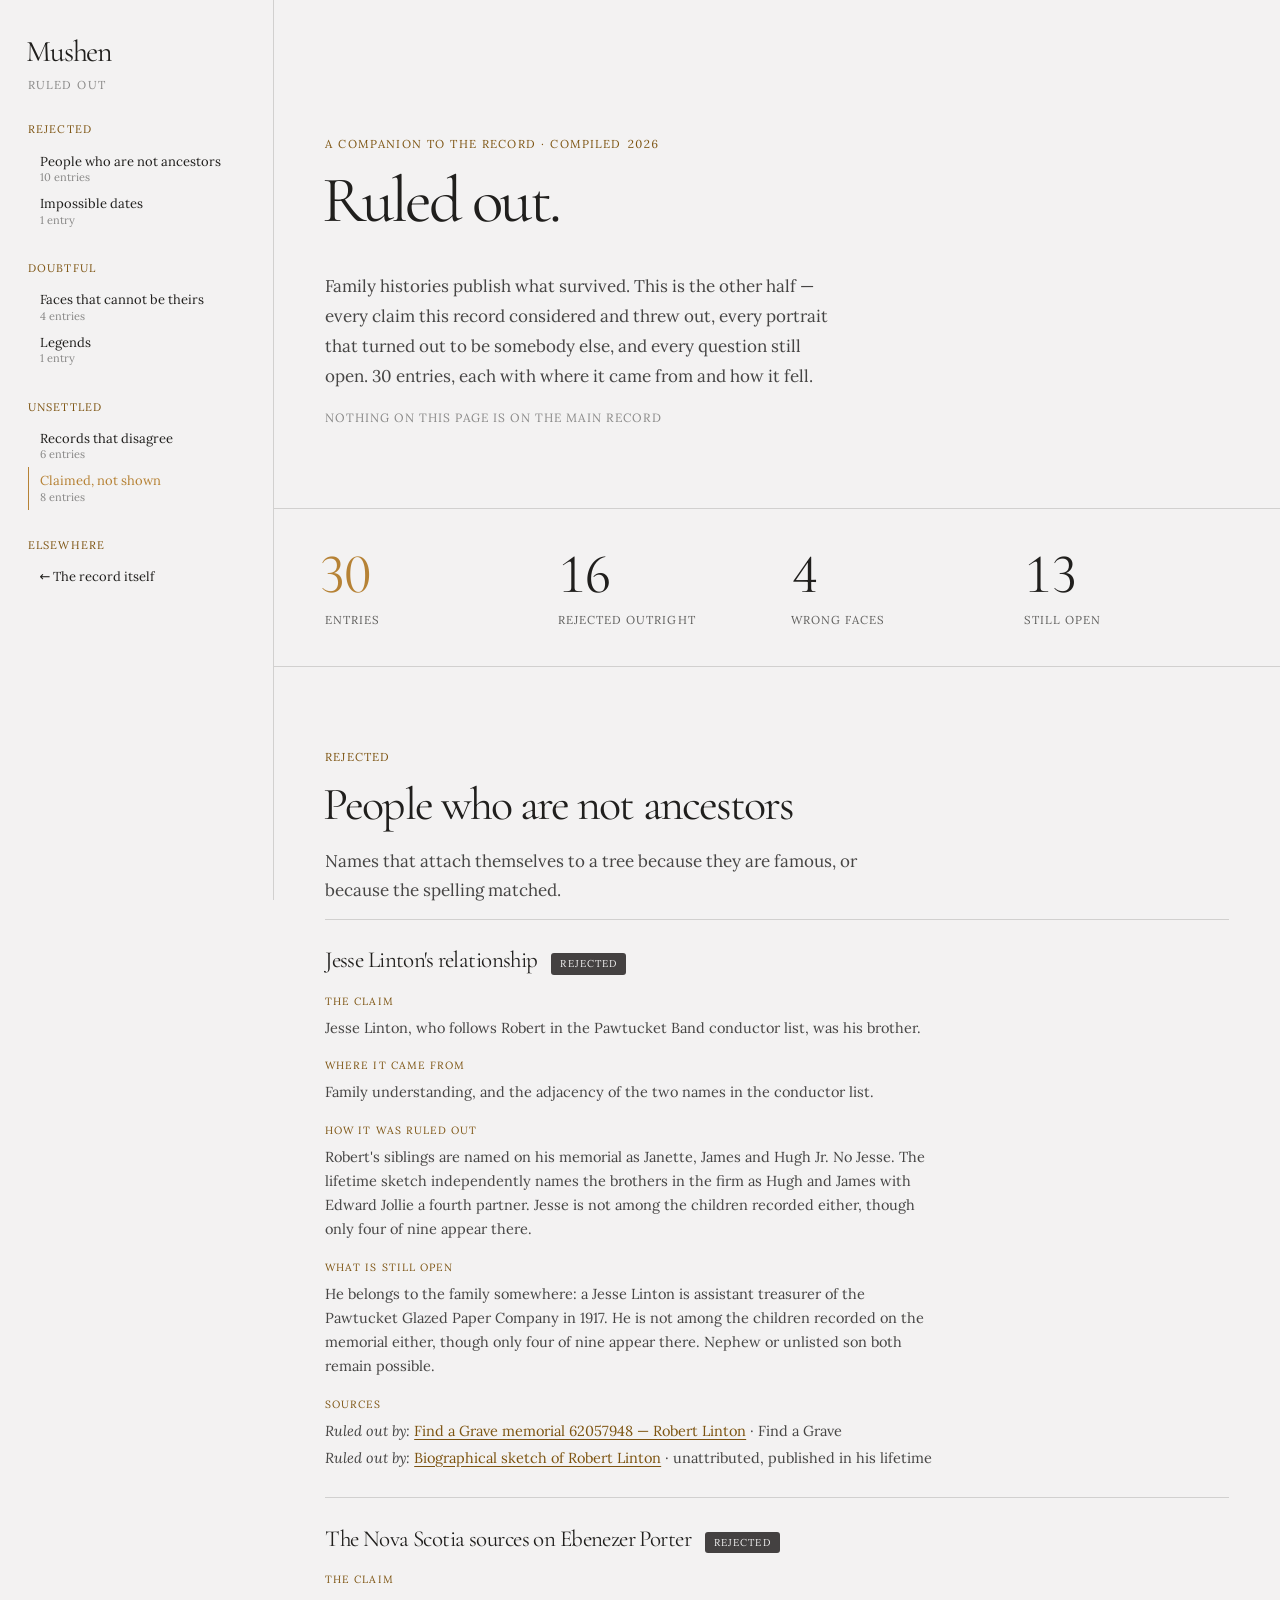
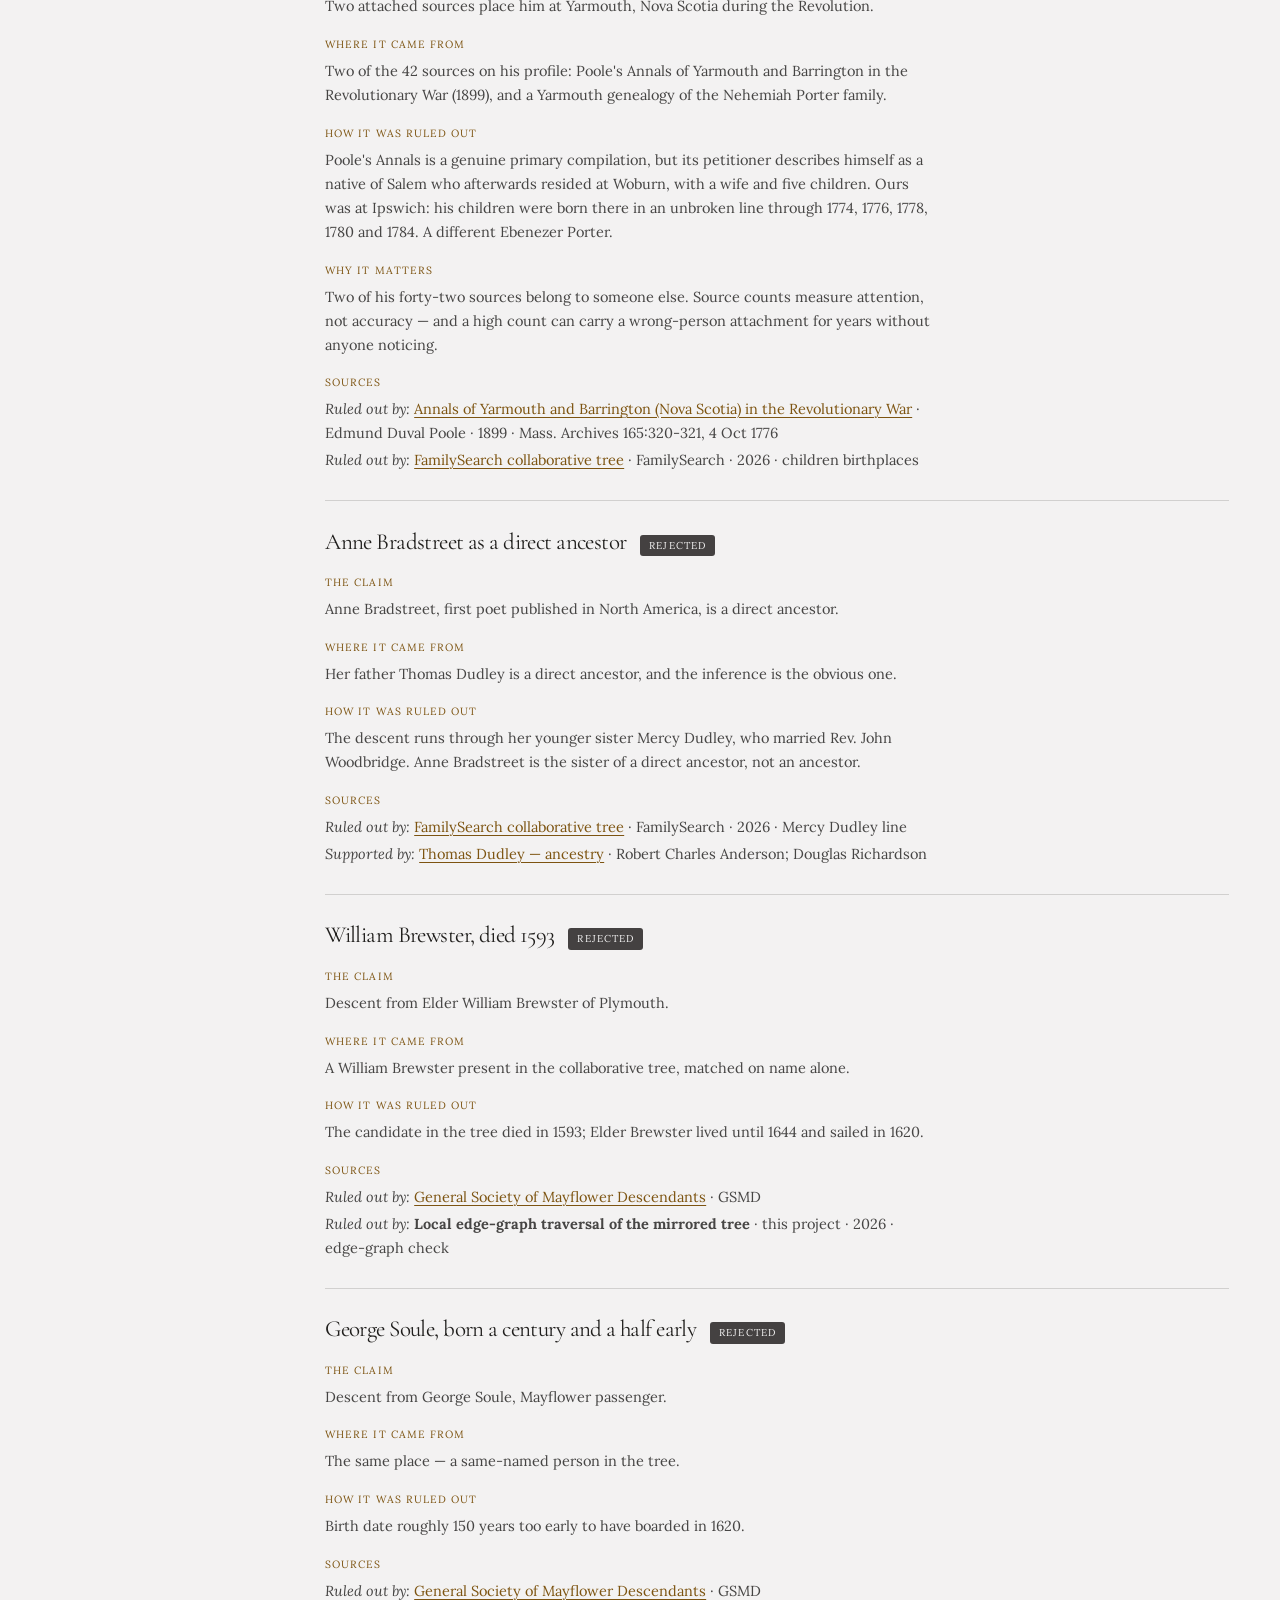
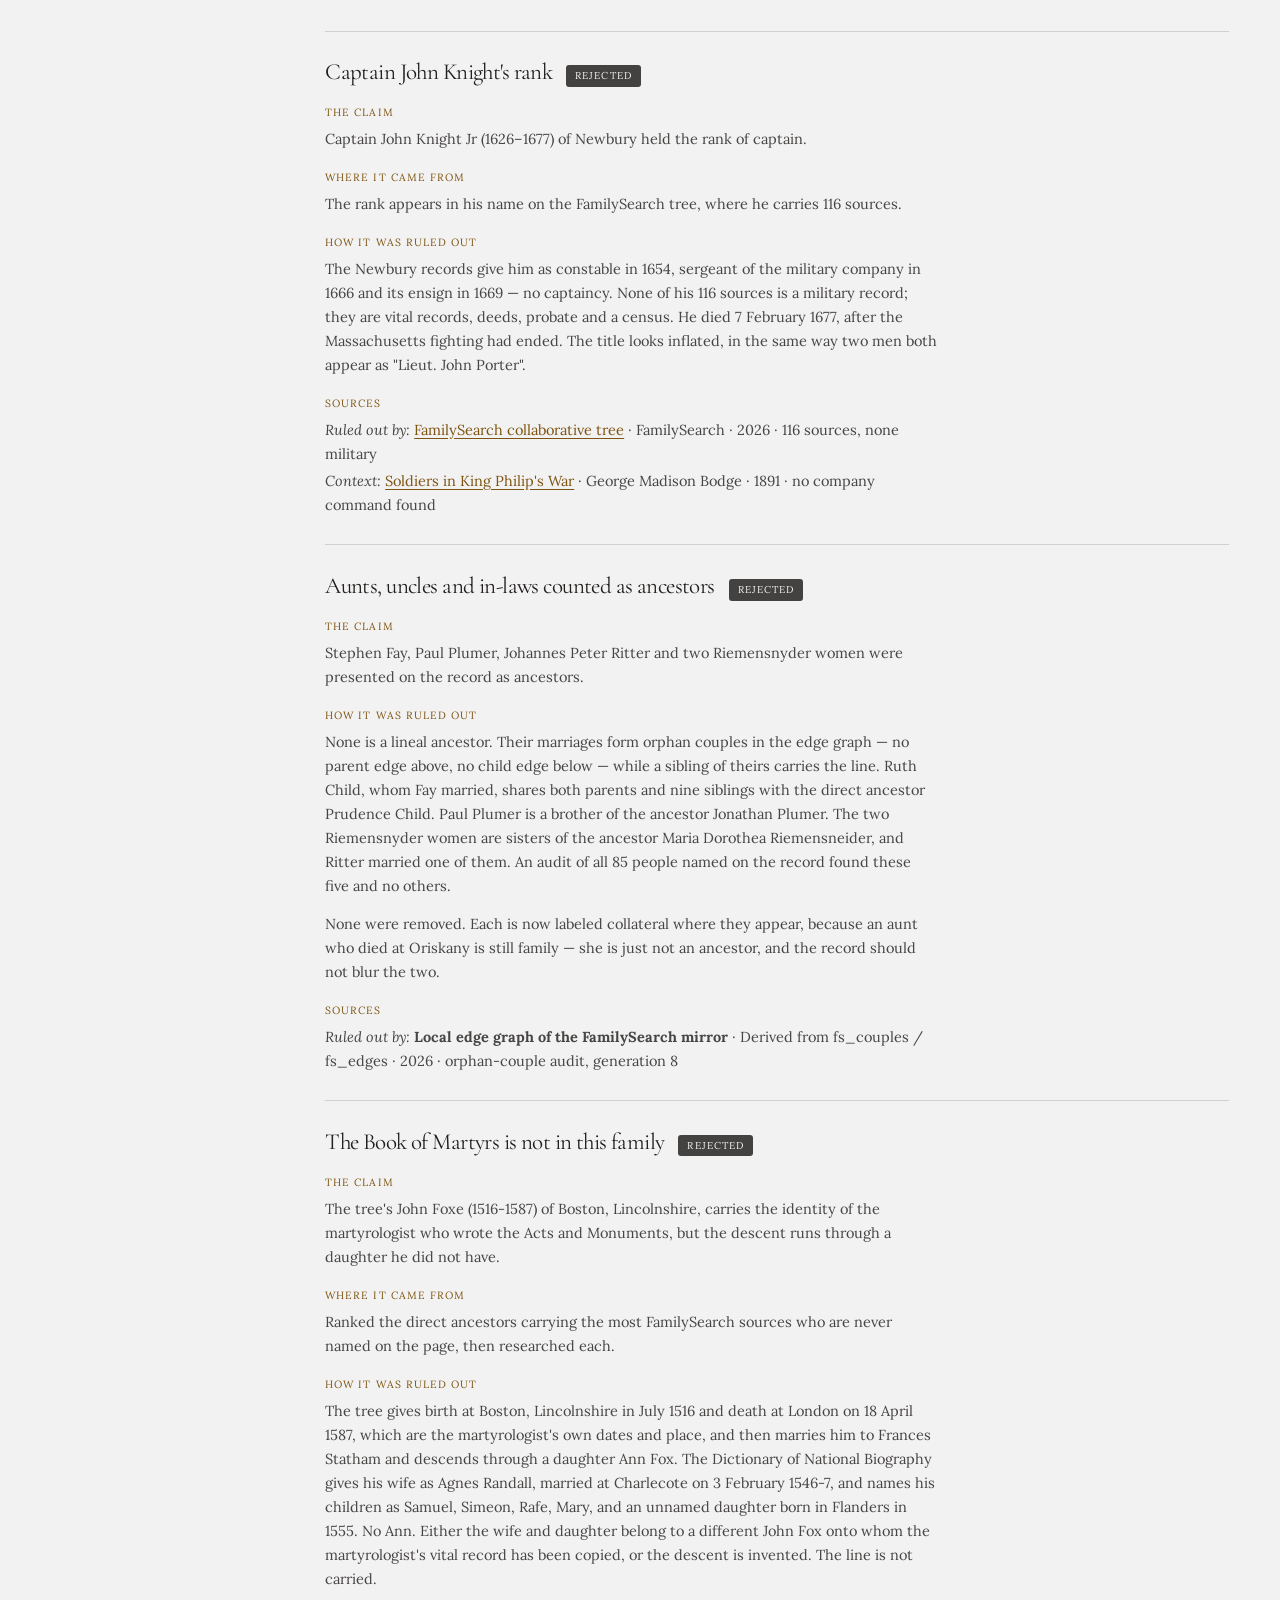
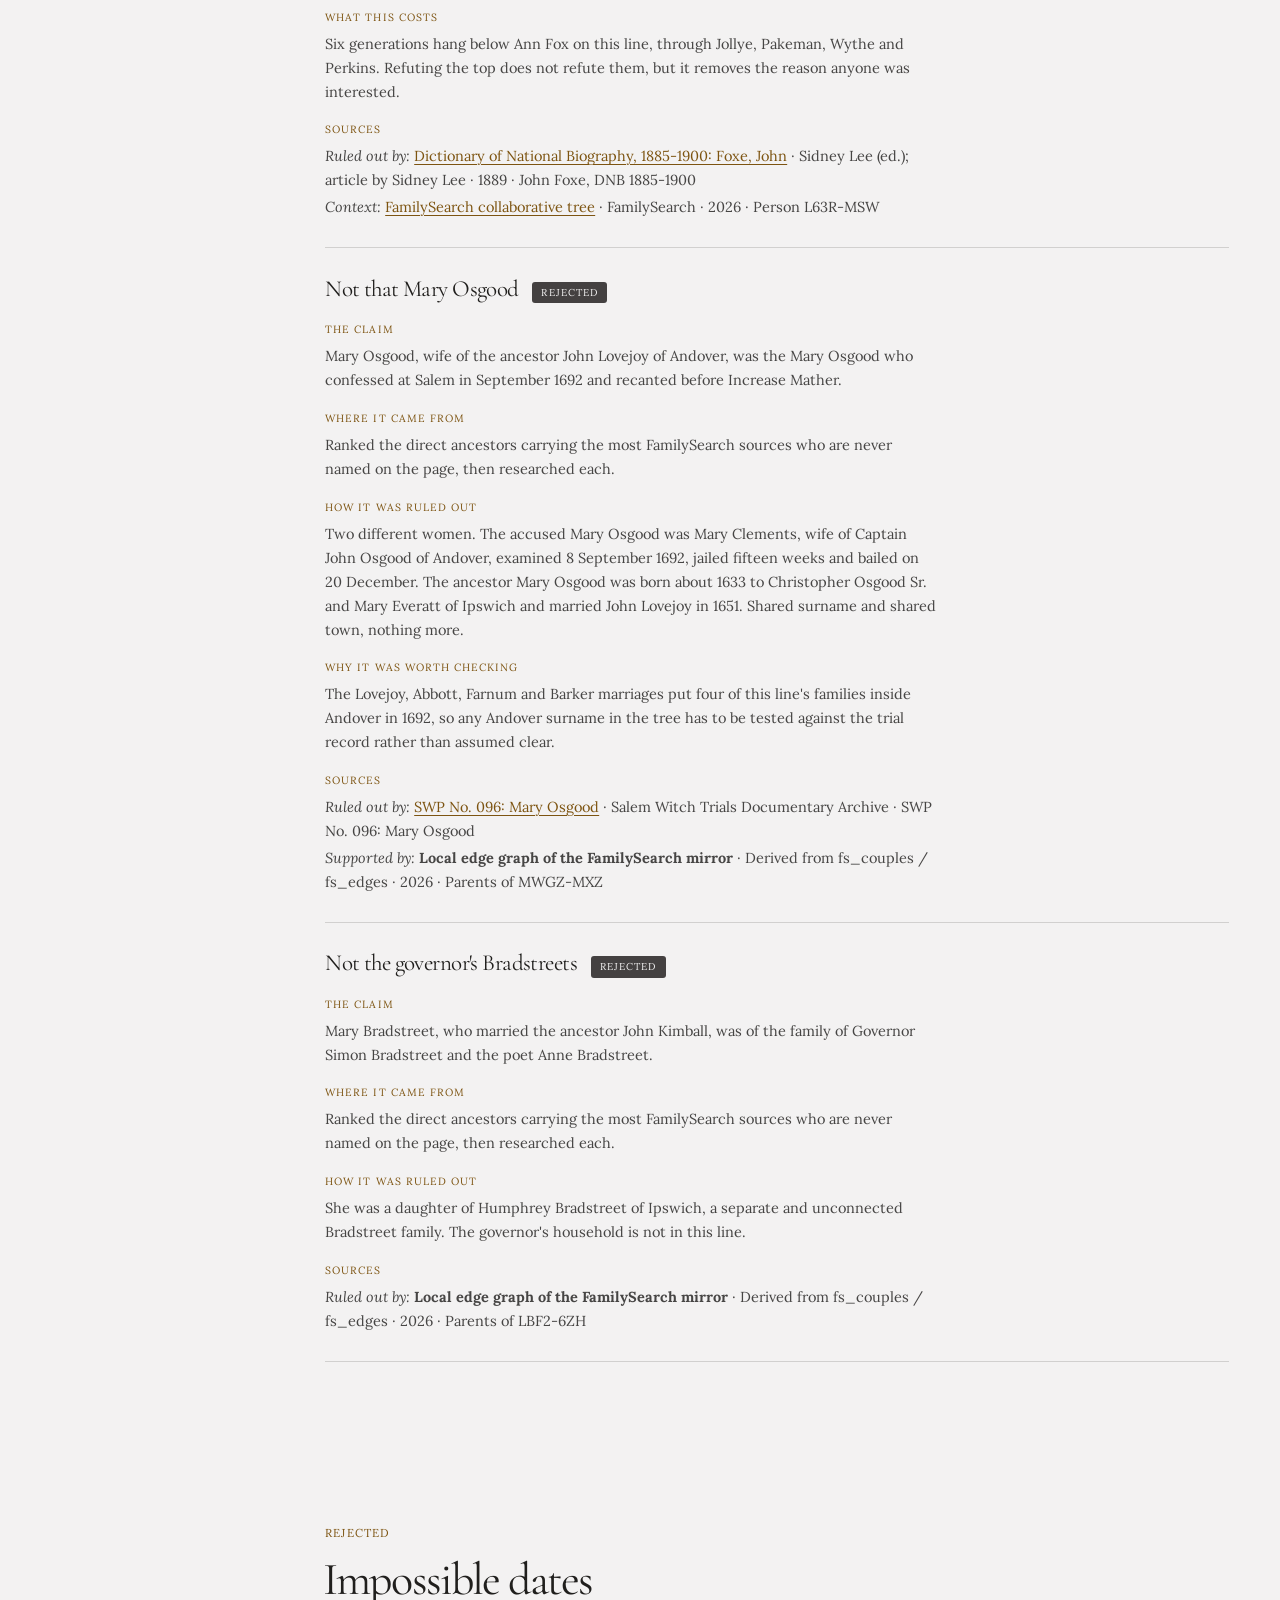
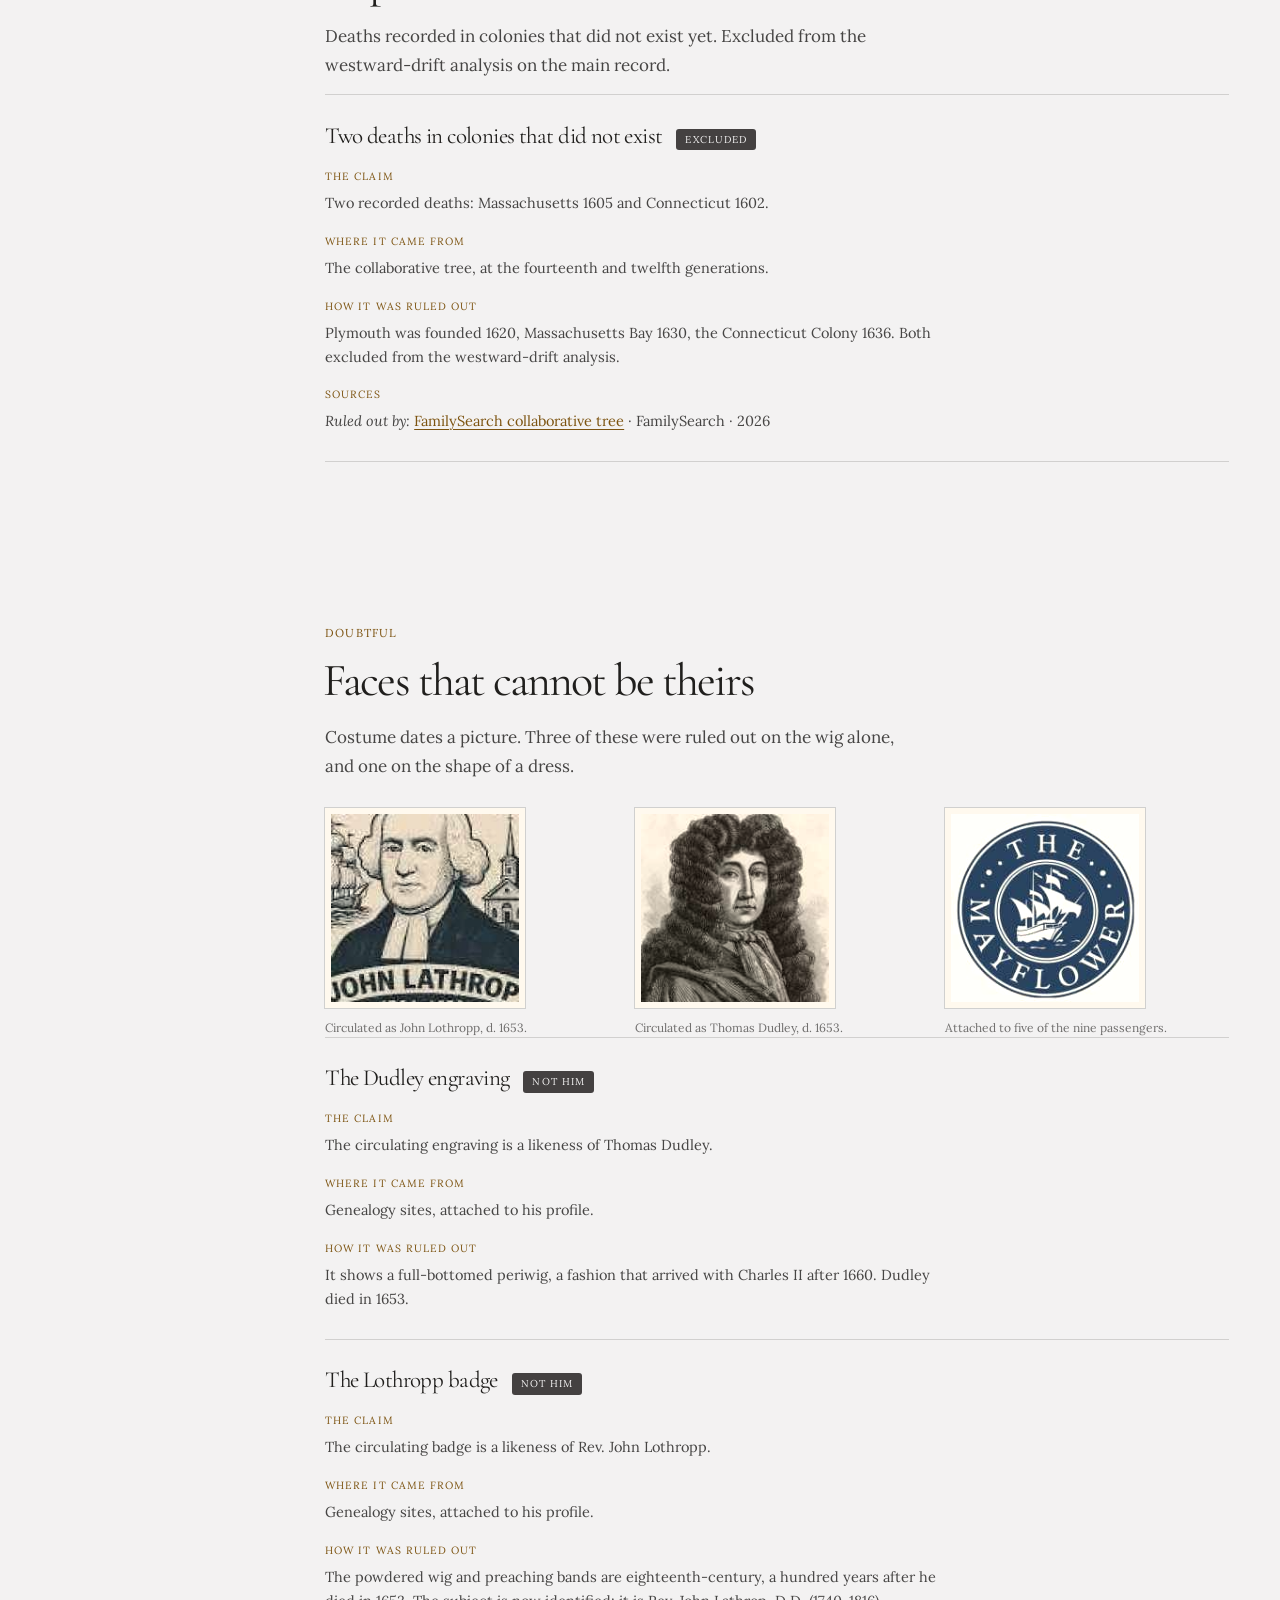
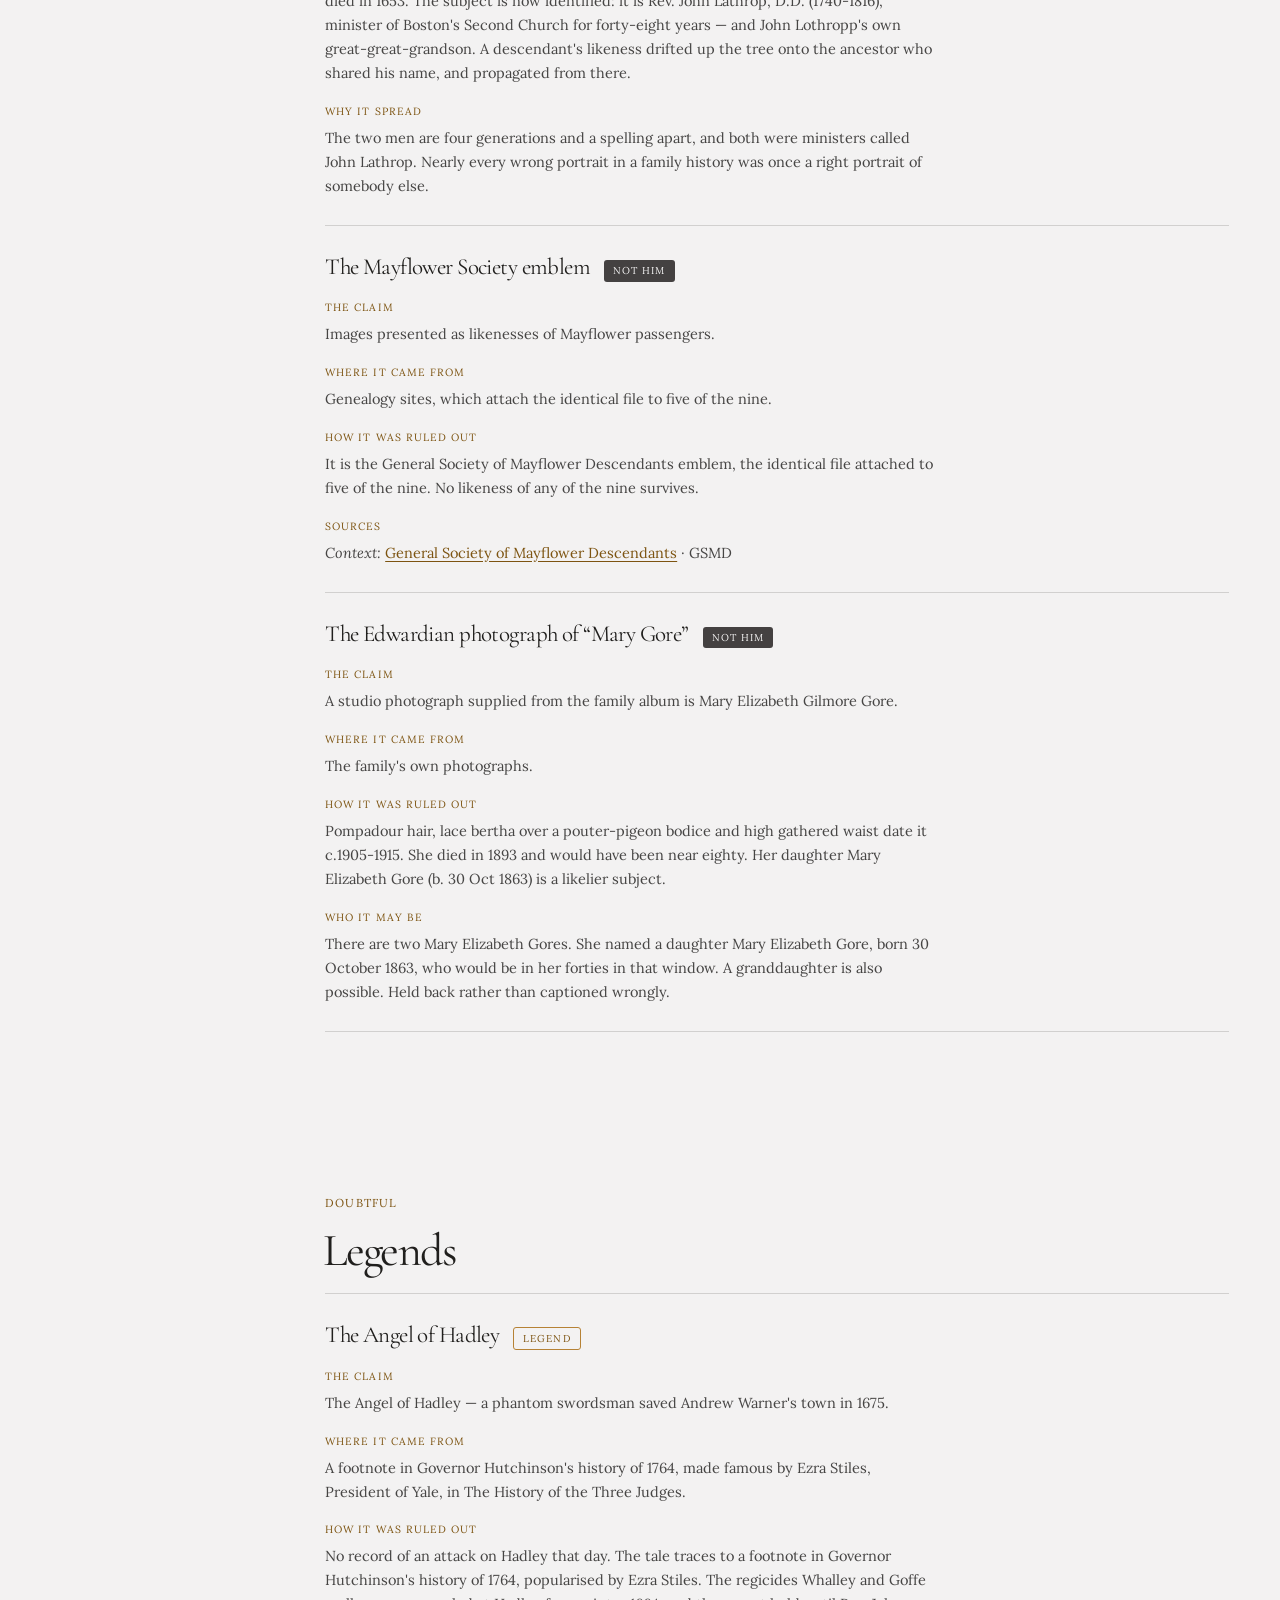
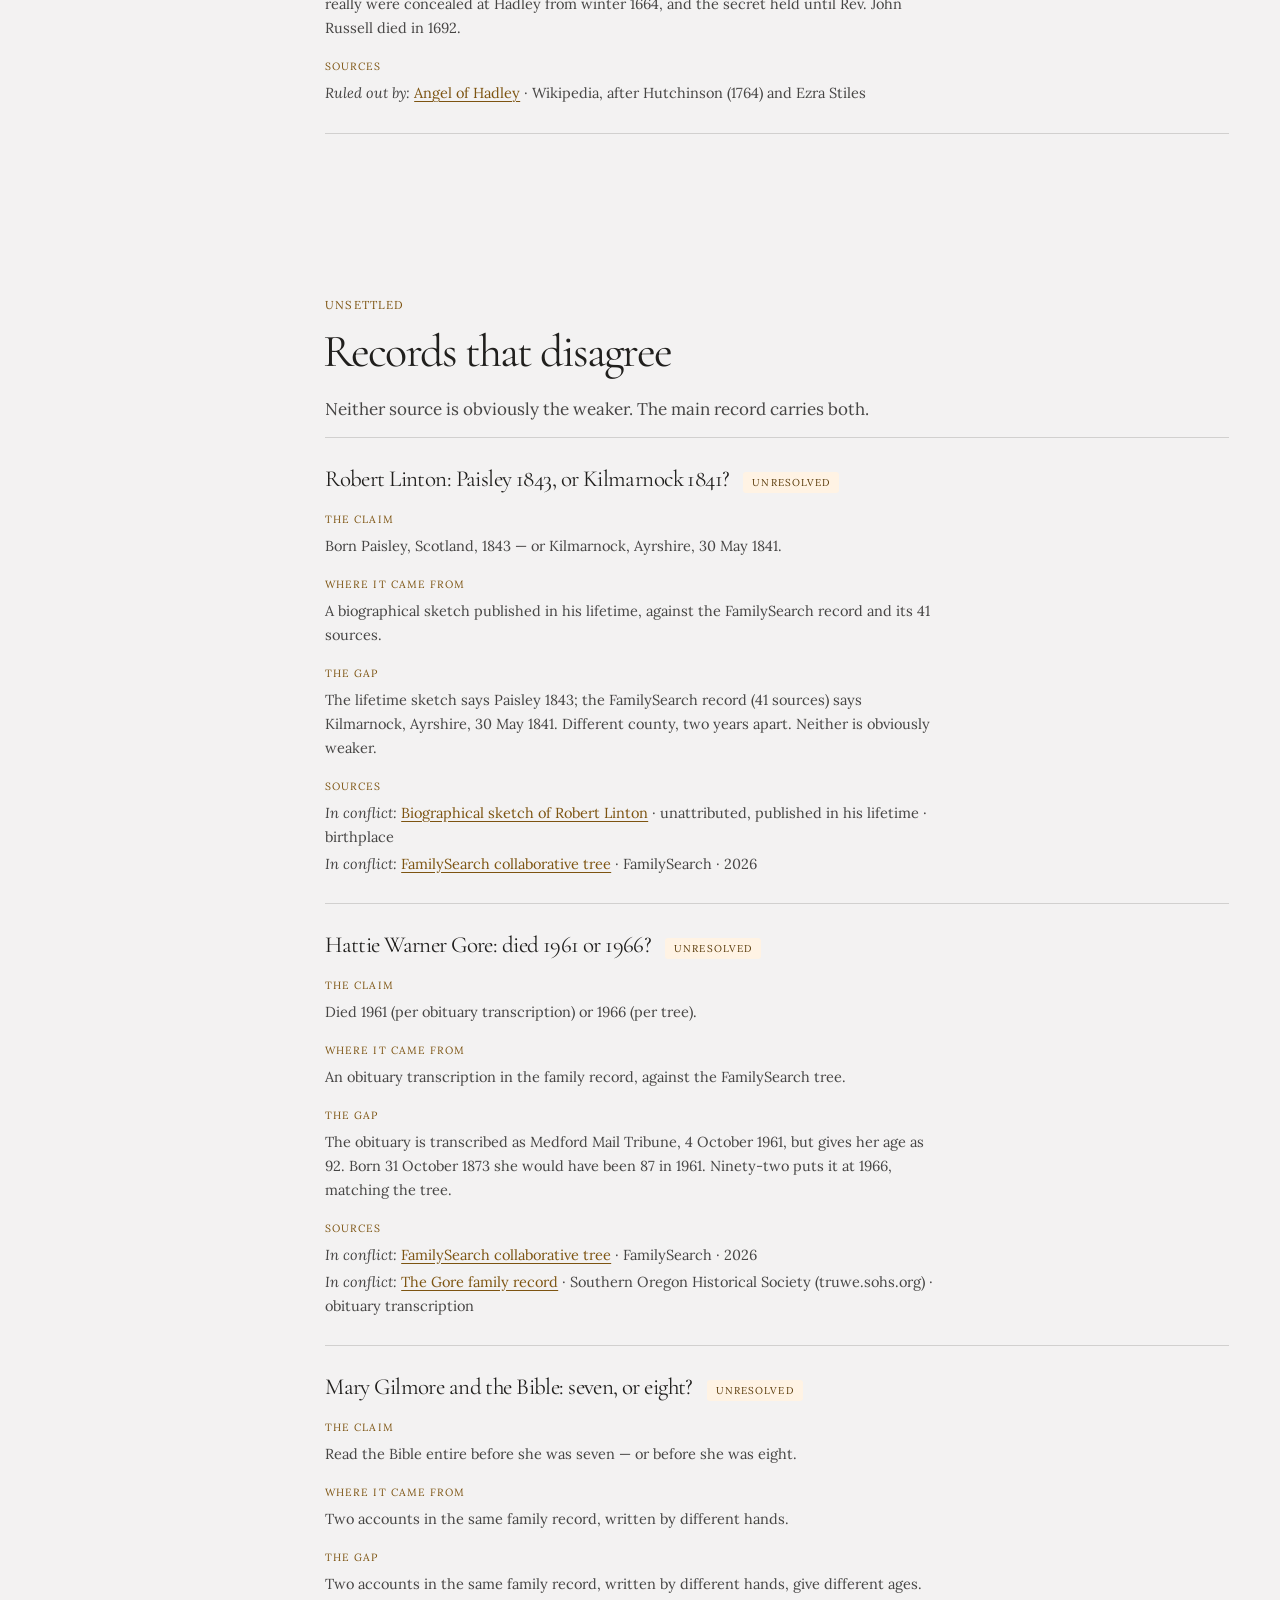
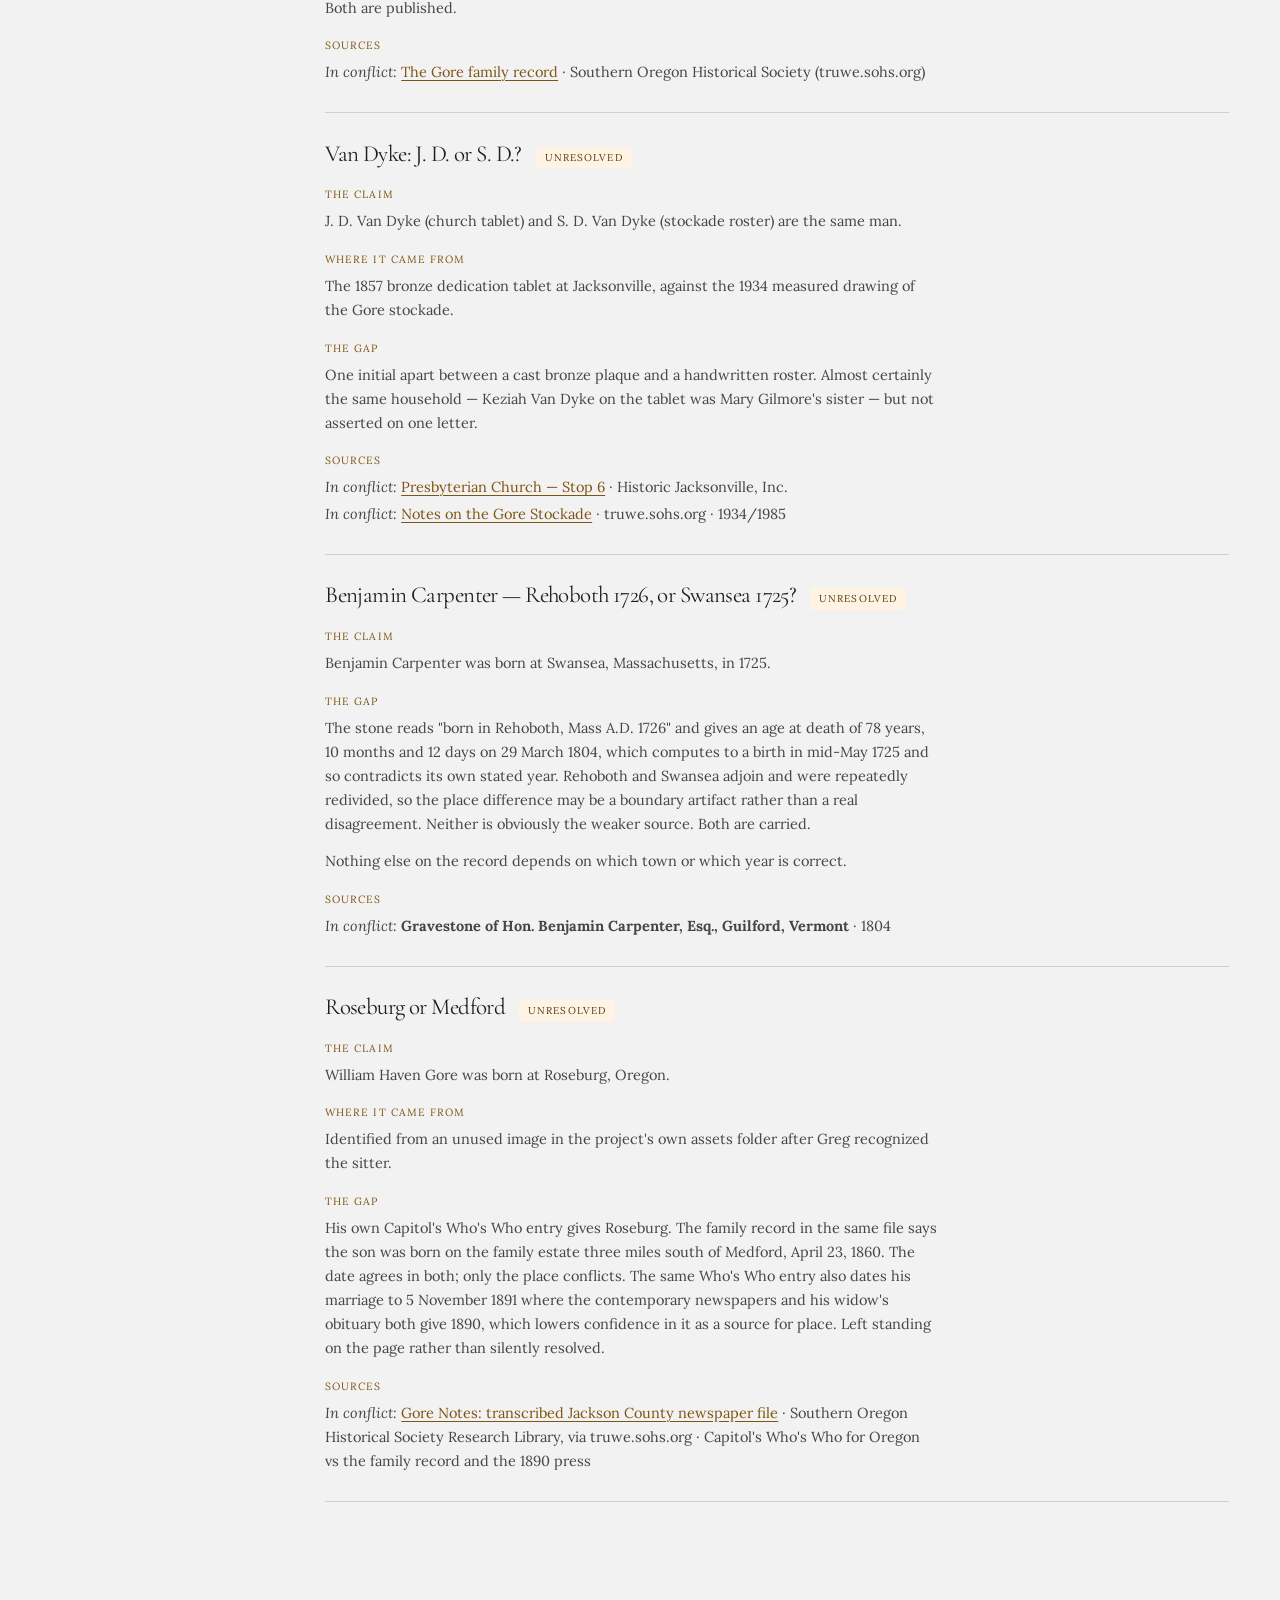
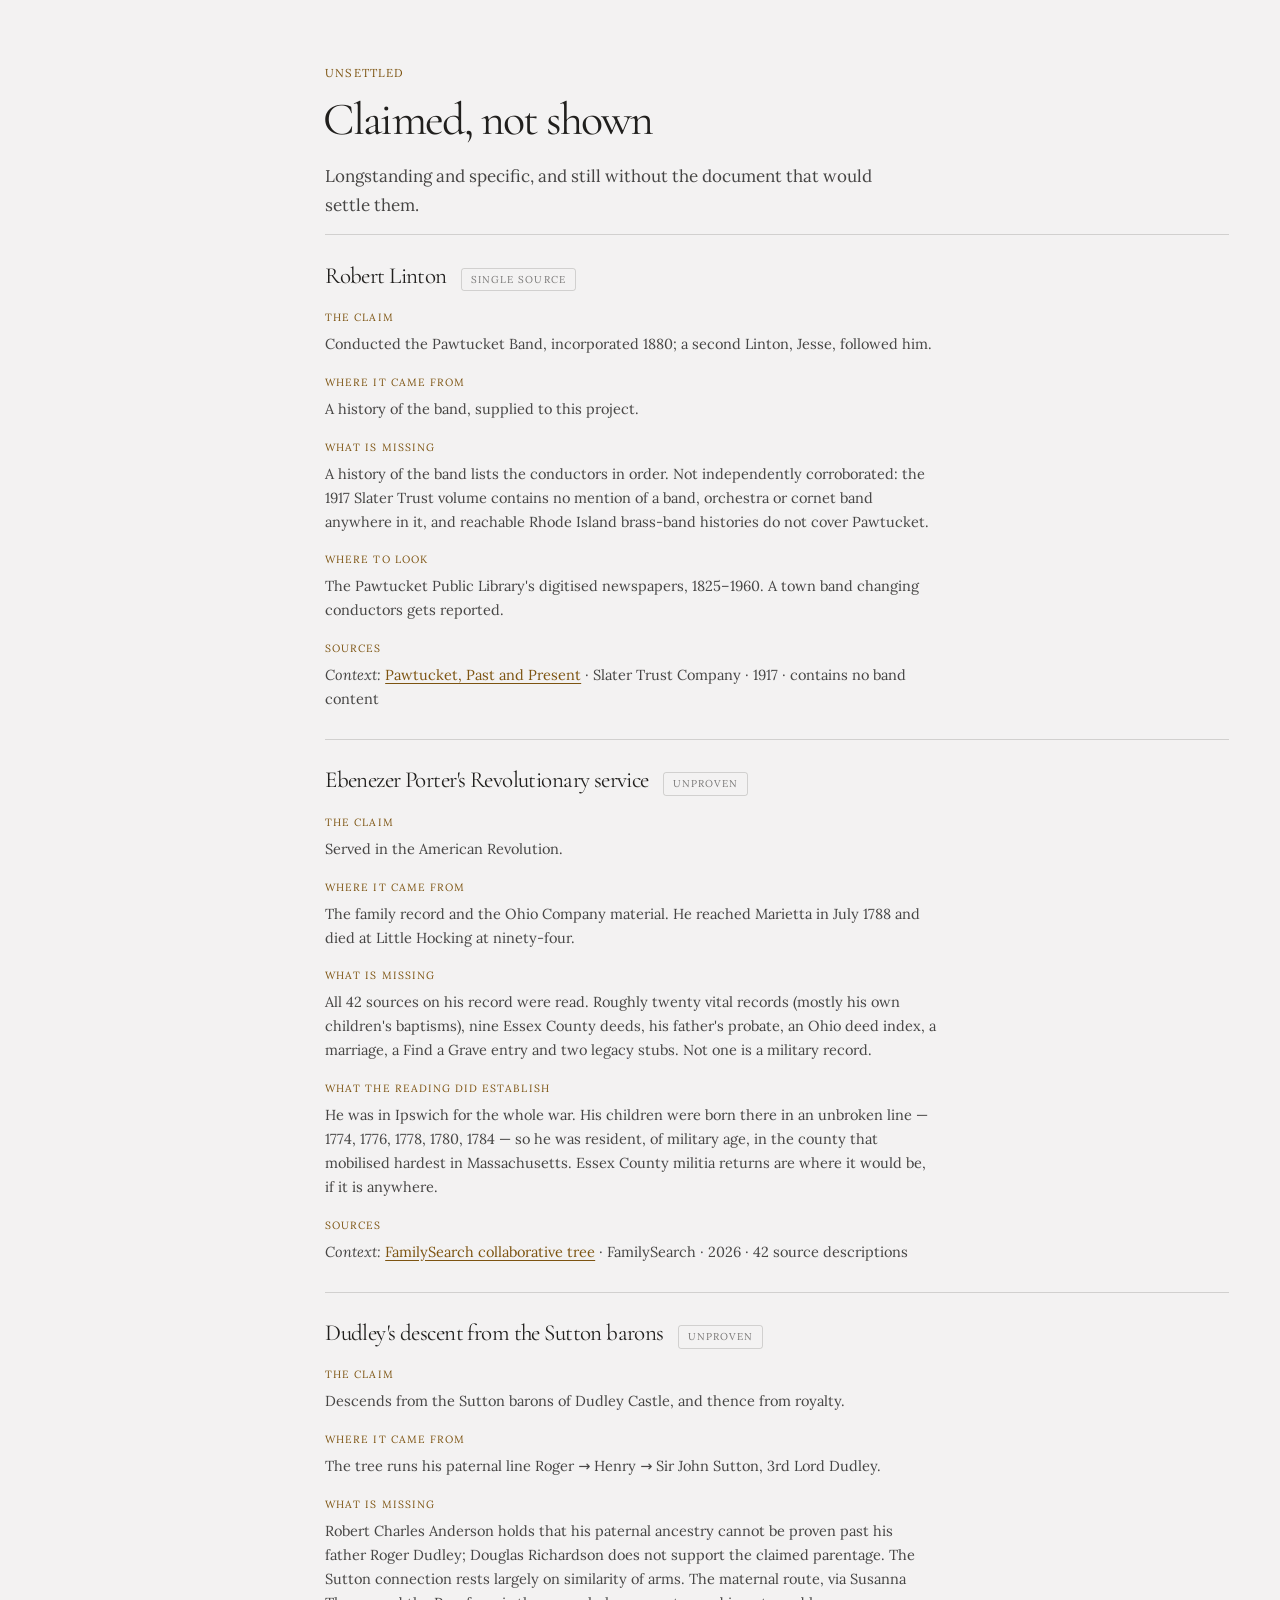
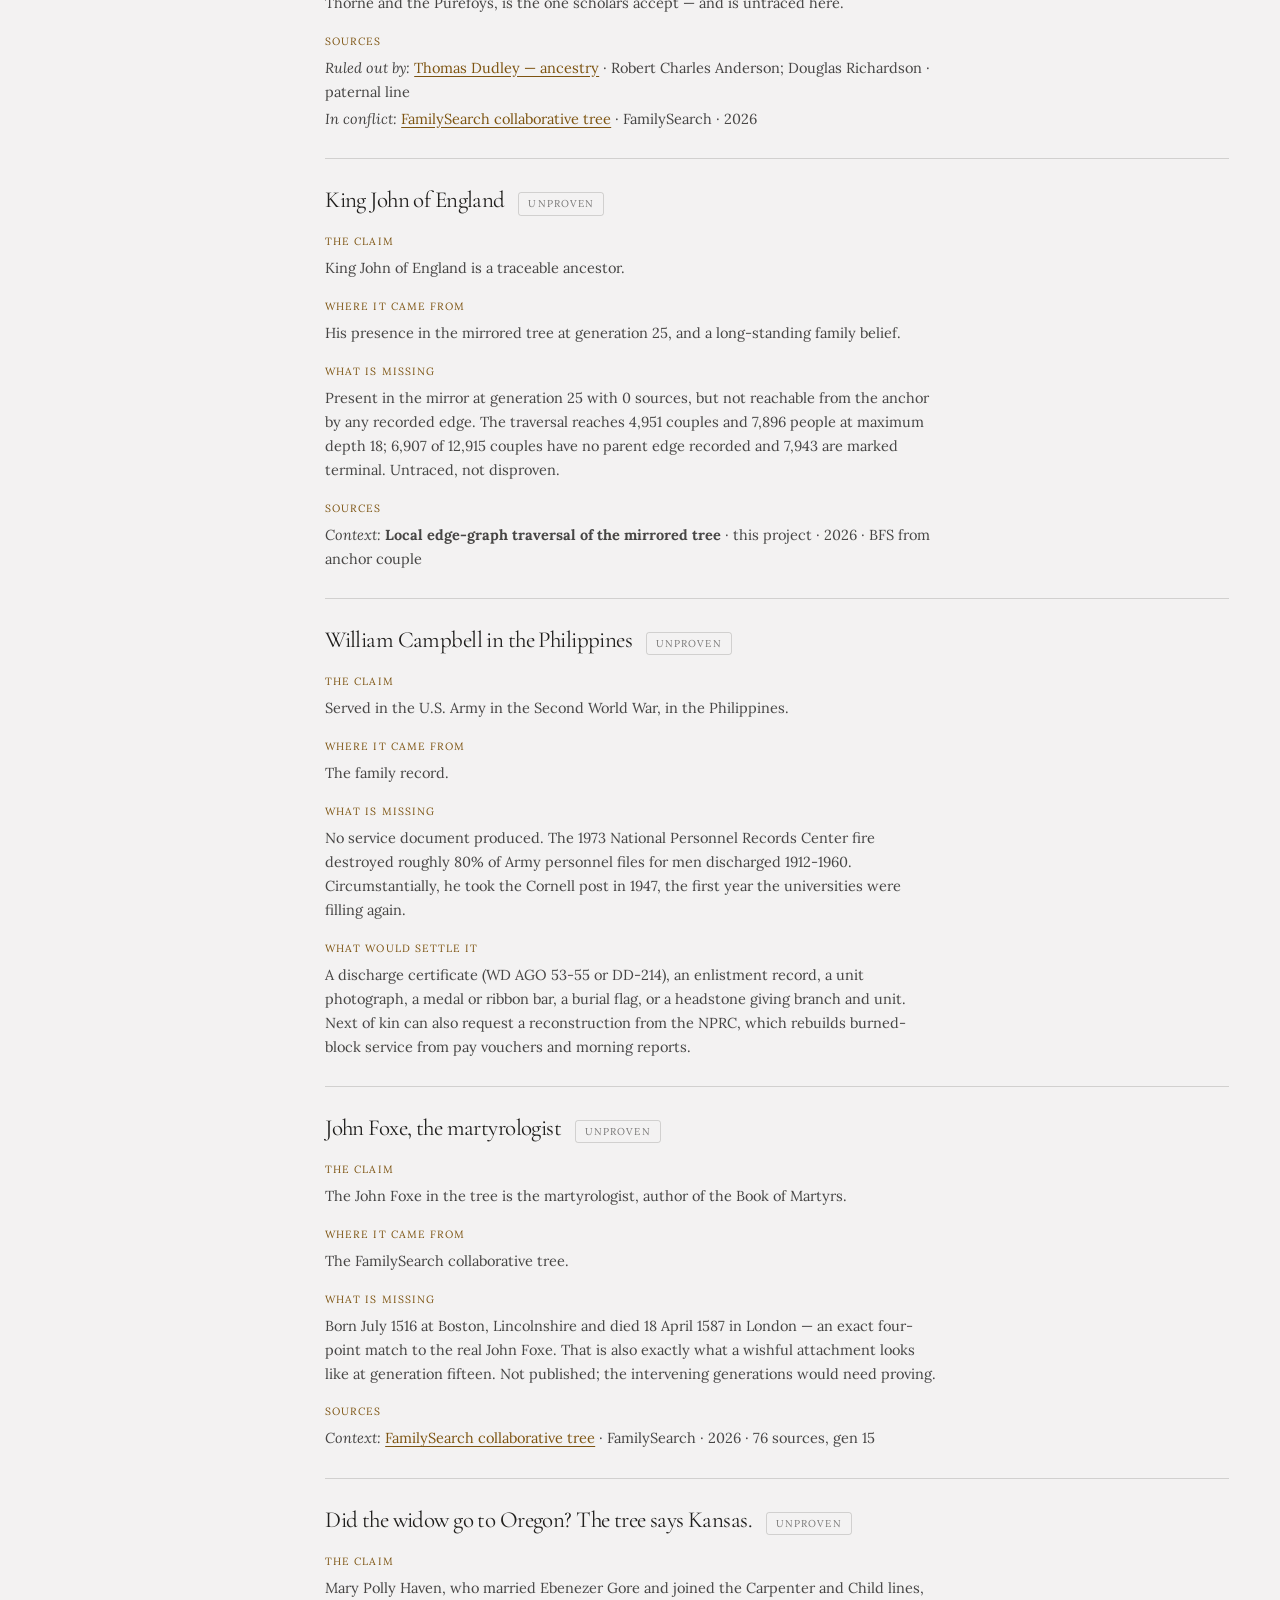
==== ruled-out.html @ 65b4164e "Identify the unlabeled portrait: W. H. Gore, 1860-1946 Greg recognized the sitter in gore-william-ha" ====
<!doctype html>
<html lang="en">
<head>
<meta charset="utf-8">
<meta name="viewport" content="width=device-width,initial-scale=1">
<title>Ruled out — Mushen Family History</title>
<meta name="description" content="Everything this family record considered and rejected: false ancestors, impossible dates, portraits that cannot be their subjects, legends, unresolved conflicts, and claims still unproven.">
<meta name="color-scheme" content="light">
<link rel="preconnect" href="https://fonts.googleapis.com">
<link rel="preconnect" href="https://fonts.gstatic.com" crossorigin>
<link rel="stylesheet" href="assets/classical.css?v=91">
<link rel="stylesheet" href="assets/site.css?v=91">
<script>
  if (!matchMedia('(prefers-reduced-motion: reduce)').matches
      && 'IntersectionObserver' in window) {
    document.documentElement.classList.add('reveal-enabled');
  }
</script>
</head>
<body>

<!-- Generated by generate-ruled-out.py from fs_findings. Do not edit by hand. -->

<a class="skip-link" href="#top">Skip to the list</a>

<aside data-rail aria-label="Index">
  <div class="rail-head">
    <a class="wordmark" href="/">Mushen</a>
    <p class="rail-sub">Ruled out</p>
  </div>

  <nav data-index aria-label="Sections">
    <div class="index-group">
      <p class="index-label">Rejected</p>
      <ul>
        <li><a data-navlink href="#people">People who are not ancestors<span class="sub">10 entries</span></a></li>
        <li><a data-navlink href="#dates">Impossible dates<span class="sub">1 entry</span></a></li>
      </ul>
    </div>
    <div class="index-group">
      <p class="index-label">Doubtful</p>
      <ul>
        <li><a data-navlink href="#faces">Faces that cannot be theirs<span class="sub">4 entries</span></a></li>
        <li><a data-navlink href="#legends">Legends<span class="sub">1 entry</span></a></li>
      </ul>
    </div>
    <div class="index-group">
      <p class="index-label">Unsettled</p>
      <ul>
        <li><a data-navlink href="#conflicts">Records that disagree<span class="sub">6 entries</span></a></li>
        <li><a data-navlink href="#unproven">Claimed, not shown<span class="sub">8 entries</span></a></li>
      </ul>
    </div>
    <div class="index-group">
      <p class="index-label">Elsewhere</p>
      <ul>
        <li><a data-navlink href="/">← The record itself</a></li>
      </ul>
    </div>
  </nav>
</aside>

<main data-main>

<header id="top">
  <p class="kicker">A companion to the record · compiled 2026</p>
  <h1 class="display">Ruled out.</h1>
  <p class="dek">Family histories publish what survived. This is the other half — every
  claim this record considered and threw out, every portrait that turned out to be
  somebody else, and every question still open. 30 entries, each with where it came
  from and how it fell.</p>
  <p class="hint">Nothing on this page is on the main record</p>
</header>

<section class="stats" aria-label="Summary">
  <div class="stat stat--accent"><b>30</b><span>Entries</span></div>
  <div class="stat"><b>16</b><span>Rejected outright</span></div>
  <div class="stat"><b>4</b><span>Wrong faces</span></div>
  <div class="stat"><b>13</b><span>Still open</span></div>
</section>

<section data-anchor id="people">
  <p class="kicker">Rejected</p>
  <h2>People who are not ancestors</h2>
  <p class="lead">Names that attach themselves to a tree because they are famous, or because the spelling matched.</p>
  <article class="claim">
    <div class="claim-head"><h3>Jesse Linton's relationship</h3><span class="verdict v-out">Rejected</span></div>
    <dl>
      <dt>The claim</dt>
      <dd>Jesse Linton, who follows Robert in the Pawtucket Band conductor list, was his brother.</dd>
      <dt>Where it came from</dt>
      <dd>Family understanding, and the adjacency of the two names in the conductor list.</dd>
      <dt>How it was ruled out</dt>
      <dd>Robert's siblings are named on his memorial as Janette, James and Hugh Jr. No Jesse. The lifetime sketch independently names the brothers in the firm as Hugh and James with Edward Jollie a fourth partner. Jesse is not among the children recorded either, though only four of nine appear there.</dd>
      <dt>What is still open</dt>
      <dd>He belongs to the family somewhere: a Jesse Linton is assistant treasurer of the Pawtucket Glazed Paper Company in 1917. He is not among the children recorded on the memorial either, though only four of nine appear there. Nephew or unlisted son both remain possible.</dd>
      <dt>Sources</dt>
      <dd><em>Ruled out by:</em> <a href="https://www.findagrave.com/memorial/62057948/robert-linton" rel="noopener">Find a Grave memorial 62057948 — Robert Linton</a> · Find a Grave</dd>
      <dd><em>Ruled out by:</em> <a href="https://www.findagrave.com/memorial/62057948/robert-linton" rel="noopener">Biographical sketch of Robert Linton</a> · unattributed, published in his lifetime</dd>
    </dl>
  </article>
  <article class="claim">
    <div class="claim-head"><h3>The Nova Scotia sources on Ebenezer Porter</h3><span class="verdict v-out">Rejected</span></div>
    <dl>
      <dt>The claim</dt>
      <dd>Two attached sources place him at Yarmouth, Nova Scotia during the Revolution.</dd>
      <dt>Where it came from</dt>
      <dd>Two of the 42 sources on his profile: Poole's Annals of Yarmouth and Barrington in the Revolutionary War (1899), and a Yarmouth genealogy of the Nehemiah Porter family.</dd>
      <dt>How it was ruled out</dt>
      <dd>Poole's Annals is a genuine primary compilation, but its petitioner describes himself as a native of Salem who afterwards resided at Woburn, with a wife and five children. Ours was at Ipswich: his children were born there in an unbroken line through 1774, 1776, 1778, 1780 and 1784. A different Ebenezer Porter.</dd>
      <dt>Why it matters</dt>
      <dd>Two of his forty-two sources belong to someone else. Source counts measure attention, not accuracy — and a high count can carry a wrong-person attachment for years without anyone noticing.</dd>
      <dt>Sources</dt>
      <dd><em>Ruled out by:</em> <a href="https://archive.org/details/annalsofyarmouth00pooluoft" rel="noopener">Annals of Yarmouth and Barrington (Nova Scotia) in the Revolutionary War</a> · Edmund Duval Poole · 1899 · Mass. Archives 165:320-321, 4 Oct 1776</dd>
      <dd><em>Ruled out by:</em> <a href="https://www.familysearch.org/tree/" rel="noopener">FamilySearch collaborative tree</a> · FamilySearch · 2026 · children birthplaces</dd>
    </dl>
  </article>
  <article class="claim">
    <div class="claim-head"><h3>Anne Bradstreet as a direct ancestor</h3><span class="verdict v-out">Rejected</span></div>
    <dl>
      <dt>The claim</dt>
      <dd>Anne Bradstreet, first poet published in North America, is a direct ancestor.</dd>
      <dt>Where it came from</dt>
      <dd>Her father Thomas Dudley is a direct ancestor, and the inference is the obvious one.</dd>
      <dt>How it was ruled out</dt>
      <dd>The descent runs through her younger sister Mercy Dudley, who married Rev. John Woodbridge. Anne Bradstreet is the sister of a direct ancestor, not an ancestor.</dd>
      <dt>Sources</dt>
      <dd><em>Ruled out by:</em> <a href="https://www.familysearch.org/tree/" rel="noopener">FamilySearch collaborative tree</a> · FamilySearch · 2026 · Mercy Dudley line</dd>
      <dd><em>Supported by:</em> <a href="https://en.wikipedia.org/wiki/Thomas_Dudley" rel="noopener">Thomas Dudley — ancestry</a> · Robert Charles Anderson; Douglas Richardson</dd>
    </dl>
  </article>
  <article class="claim">
    <div class="claim-head"><h3>William Brewster, died 1593</h3><span class="verdict v-out">Rejected</span></div>
    <dl>
      <dt>The claim</dt>
      <dd>Descent from Elder William Brewster of Plymouth.</dd>
      <dt>Where it came from</dt>
      <dd>A William Brewster present in the collaborative tree, matched on name alone.</dd>
      <dt>How it was ruled out</dt>
      <dd>The candidate in the tree died in 1593; Elder Brewster lived until 1644 and sailed in 1620.</dd>
      <dt>Sources</dt>
      <dd><em>Ruled out by:</em> <a href="https://www.themayflowersociety.org/" rel="noopener">General Society of Mayflower Descendants</a> · GSMD</dd>
      <dd><em>Ruled out by:</em> <b>Local edge-graph traversal of the mirrored tree</b> · this project · 2026 · edge-graph check</dd>
    </dl>
  </article>
  <article class="claim">
    <div class="claim-head"><h3>George Soule, born a century and a half early</h3><span class="verdict v-out">Rejected</span></div>
    <dl>
      <dt>The claim</dt>
      <dd>Descent from George Soule, Mayflower passenger.</dd>
      <dt>Where it came from</dt>
      <dd>The same place — a same-named person in the tree.</dd>
      <dt>How it was ruled out</dt>
      <dd>Birth date roughly 150 years too early to have boarded in 1620.</dd>
      <dt>Sources</dt>
      <dd><em>Ruled out by:</em> <a href="https://www.themayflowersociety.org/" rel="noopener">General Society of Mayflower Descendants</a> · GSMD</dd>
    </dl>
  </article>
  <article class="claim">
    <div class="claim-head"><h3>Captain John Knight's rank</h3><span class="verdict v-out">Rejected</span></div>
    <dl>
      <dt>The claim</dt>
      <dd>Captain John Knight Jr (1626–1677) of Newbury held the rank of captain.</dd>
      <dt>Where it came from</dt>
      <dd>The rank appears in his name on the FamilySearch tree, where he carries 116 sources.</dd>
      <dt>How it was ruled out</dt>
      <dd>The Newbury records give him as constable in 1654, sergeant of the military company in 1666 and its ensign in 1669 — no captaincy. None of his 116 sources is a military record; they are vital records, deeds, probate and a census. He died 7 February 1677, after the Massachusetts fighting had ended. The title looks inflated, in the same way two men both appear as "Lieut. John Porter".</dd>
      <dt>Sources</dt>
      <dd><em>Ruled out by:</em> <a href="https://www.familysearch.org/tree/" rel="noopener">FamilySearch collaborative tree</a> · FamilySearch · 2026 · 116 sources, none military</dd>
      <dd><em>Context:</em> <a href="https://archive.org/details/soldiersinkingph00bodg" rel="noopener">Soldiers in King Philip's War</a> · George Madison Bodge · 1891 · no company command found</dd>
    </dl>
  </article>
  <article class="claim">
    <div class="claim-head"><h3>Aunts, uncles and in-laws counted as ancestors</h3><span class="verdict v-out">Rejected</span></div>
    <dl>
      <dt>The claim</dt>
      <dd>Stephen Fay, Paul Plumer, Johannes Peter Ritter and two Riemensnyder women were presented on the record as ancestors.</dd>
      <dt>How it was ruled out</dt>
      <dd>None is a lineal ancestor. Their marriages form orphan couples in the edge graph — no parent edge above, no child edge below — while a sibling of theirs carries the line. Ruth Child, whom Fay married, shares both parents and nine siblings with the direct ancestor Prudence Child. Paul Plumer is a brother of the ancestor Jonathan Plumer. The two Riemensnyder women are sisters of the ancestor Maria Dorothea Riemensneider, and Ritter married one of them. An audit of all 85 people named on the record found these five and no others.</dd>
      <dt></dt>
      <dd>None were removed. Each is now labeled collateral where they appear, because an aunt who died at Oriskany is still family — she is just not an ancestor, and the record should not blur the two.</dd>
      <dt>Sources</dt>
      <dd><em>Ruled out by:</em> <b>Local edge graph of the FamilySearch mirror</b> · Derived from fs_couples / fs_edges · 2026 · orphan-couple audit, generation 8</dd>
    </dl>
  </article>
  <article class="claim">
    <div class="claim-head"><h3>The Book of Martyrs is not in this family</h3><span class="verdict v-out">Rejected</span></div>
    <dl>
      <dt>The claim</dt>
      <dd>The tree's John Foxe (1516-1587) of Boston, Lincolnshire, carries the identity of the martyrologist who wrote the Acts and Monuments, but the descent runs through a daughter he did not have.</dd>
      <dt>Where it came from</dt>
      <dd>Ranked the direct ancestors carrying the most FamilySearch sources who are never named on the page, then researched each.</dd>
      <dt>How it was ruled out</dt>
      <dd>The tree gives birth at Boston, Lincolnshire in July 1516 and death at London on 18 April 1587, which are the martyrologist's own dates and place, and then marries him to Frances Statham and descends through a daughter Ann Fox. The Dictionary of National Biography gives his wife as Agnes Randall, married at Charlecote on 3 February 1546-7, and names his children as Samuel, Simeon, Rafe, Mary, and an unnamed daughter born in Flanders in 1555. No Ann. Either the wife and daughter belong to a different John Fox onto whom the martyrologist's vital record has been copied, or the descent is invented. The line is not carried.</dd>
      <dt>What this costs</dt>
      <dd>Six generations hang below Ann Fox on this line, through Jollye, Pakeman, Wythe and Perkins. Refuting the top does not refute them, but it removes the reason anyone was interested.</dd>
      <dt>Sources</dt>
      <dd><em>Ruled out by:</em> <a href="https://en.wikisource.org/wiki/Dictionary_of_National_Biography,_1885-1900/Foxe,_John" rel="noopener">Dictionary of National Biography, 1885-1900: Foxe, John</a> · Sidney Lee (ed.); article by Sidney Lee · 1889 · John Foxe, DNB 1885-1900</dd>
      <dd><em>Context:</em> <a href="https://www.familysearch.org/tree/" rel="noopener">FamilySearch collaborative tree</a> · FamilySearch · 2026 · Person L63R-MSW</dd>
    </dl>
  </article>
  <article class="claim">
    <div class="claim-head"><h3>Not that Mary Osgood</h3><span class="verdict v-out">Rejected</span></div>
    <dl>
      <dt>The claim</dt>
      <dd>Mary Osgood, wife of the ancestor John Lovejoy of Andover, was the Mary Osgood who confessed at Salem in September 1692 and recanted before Increase Mather.</dd>
      <dt>Where it came from</dt>
      <dd>Ranked the direct ancestors carrying the most FamilySearch sources who are never named on the page, then researched each.</dd>
      <dt>How it was ruled out</dt>
      <dd>Two different women. The accused Mary Osgood was Mary Clements, wife of Captain John Osgood of Andover, examined 8 September 1692, jailed fifteen weeks and bailed on 20 December. The ancestor Mary Osgood was born about 1633 to Christopher Osgood Sr. and Mary Everatt of Ipswich and married John Lovejoy in 1651. Shared surname and shared town, nothing more.</dd>
      <dt>Why it was worth checking</dt>
      <dd>The Lovejoy, Abbott, Farnum and Barker marriages put four of this line's families inside Andover in 1692, so any Andover surname in the tree has to be tested against the trial record rather than assumed clear.</dd>
      <dt>Sources</dt>
      <dd><em>Ruled out by:</em> <a href="https://salem.lib.virginia.edu/n96.html" rel="noopener">SWP No. 096: Mary Osgood</a> · Salem Witch Trials Documentary Archive · SWP No. 096: Mary Osgood</dd>
      <dd><em>Supported by:</em> <b>Local edge graph of the FamilySearch mirror</b> · Derived from fs_couples / fs_edges · 2026 · Parents of MWGZ-MXZ</dd>
    </dl>
  </article>
  <article class="claim">
    <div class="claim-head"><h3>Not the governor's Bradstreets</h3><span class="verdict v-out">Rejected</span></div>
    <dl>
      <dt>The claim</dt>
      <dd>Mary Bradstreet, who married the ancestor John Kimball, was of the family of Governor Simon Bradstreet and the poet Anne Bradstreet.</dd>
      <dt>Where it came from</dt>
      <dd>Ranked the direct ancestors carrying the most FamilySearch sources who are never named on the page, then researched each.</dd>
      <dt>How it was ruled out</dt>
      <dd>She was a daughter of Humphrey Bradstreet of Ipswich, a separate and unconnected Bradstreet family. The governor's household is not in this line.</dd>
      <dt>Sources</dt>
      <dd><em>Ruled out by:</em> <b>Local edge graph of the FamilySearch mirror</b> · Derived from fs_couples / fs_edges · 2026 · Parents of LBF2-6ZH</dd>
    </dl>
  </article>
</section>

<section data-anchor id="dates">
  <p class="kicker">Rejected</p>
  <h2>Impossible dates</h2>
  <p class="lead">Deaths recorded in colonies that did not exist yet. Excluded from the westward-drift analysis on the main record.</p>
  <article class="claim">
    <div class="claim-head"><h3>Two deaths in colonies that did not exist</h3><span class="verdict v-out">Excluded</span></div>
    <dl>
      <dt>The claim</dt>
      <dd>Two recorded deaths: Massachusetts 1605 and Connecticut 1602.</dd>
      <dt>Where it came from</dt>
      <dd>The collaborative tree, at the fourteenth and twelfth generations.</dd>
      <dt>How it was ruled out</dt>
      <dd>Plymouth was founded 1620, Massachusetts Bay 1630, the Connecticut Colony 1636. Both excluded from the westward-drift analysis.</dd>
      <dt>Sources</dt>
      <dd><em>Ruled out by:</em> <a href="https://www.familysearch.org/tree/" rel="noopener">FamilySearch collaborative tree</a> · FamilySearch · 2026</dd>
    </dl>
  </article>
</section>

<section data-anchor id="faces">
  <p class="kicker">Doubtful</p>
  <h2>Faces that cannot be theirs</h2>
  <p class="lead">Costume dates a picture. Three of these were ruled out on the wig alone, and one on the shape of a dress.</p>
  <div class="trio">
    <figure><img class="plate" width="200" height="200" src="assets/img/john-lothrop.jpg" alt="Commemorative badge showing a clergyman in a powdered wig."><figcaption>Circulated as John Lothropp, d. 1653.</figcaption></figure>
    <figure><img class="plate" width="200" height="200" src="assets/img/thomas-dudley.jpg" alt="Engraved bust of a man in a full-bottomed periwig."><figcaption>Circulated as Thomas Dudley, d. 1653.</figcaption></figure>
    <figure><img class="plate" width="200" height="200" src="assets/img/howland.jpg" alt="General Society of Mayflower Descendants emblem."><figcaption>Attached to five of the nine passengers.</figcaption></figure>
  </div>
  <article class="claim">
    <div class="claim-head"><h3>The Dudley engraving</h3><span class="verdict v-out">Not him</span></div>
    <dl>
      <dt>The claim</dt>
      <dd>The circulating engraving is a likeness of Thomas Dudley.</dd>
      <dt>Where it came from</dt>
      <dd>Genealogy sites, attached to his profile.</dd>
      <dt>How it was ruled out</dt>
      <dd>It shows a full-bottomed periwig, a fashion that arrived with Charles II after 1660. Dudley died in 1653.</dd>
    </dl>
  </article>
  <article class="claim">
    <div class="claim-head"><h3>The Lothropp badge</h3><span class="verdict v-out">Not him</span></div>
    <dl>
      <dt>The claim</dt>
      <dd>The circulating badge is a likeness of Rev. John Lothropp.</dd>
      <dt>Where it came from</dt>
      <dd>Genealogy sites, attached to his profile.</dd>
      <dt>How it was ruled out</dt>
      <dd>The powdered wig and preaching bands are eighteenth-century, a hundred years after he died in 1653. The subject is now identified: it is Rev. John Lathrop, D.D. (1740-1816), minister of Boston's Second Church for forty-eight years — and John Lothropp's own great-great-grandson. A descendant's likeness drifted up the tree onto the ancestor who shared his name, and propagated from there.</dd>
      <dt>Why it spread</dt>
      <dd>The two men are four generations and a spelling apart, and both were ministers called John Lathrop. Nearly every wrong portrait in a family history was once a right portrait of somebody else.</dd>
    </dl>
  </article>
  <article class="claim">
    <div class="claim-head"><h3>The Mayflower Society emblem</h3><span class="verdict v-out">Not him</span></div>
    <dl>
      <dt>The claim</dt>
      <dd>Images presented as likenesses of Mayflower passengers.</dd>
      <dt>Where it came from</dt>
      <dd>Genealogy sites, which attach the identical file to five of the nine.</dd>
      <dt>How it was ruled out</dt>
      <dd>It is the General Society of Mayflower Descendants emblem, the identical file attached to five of the nine. No likeness of any of the nine survives.</dd>
      <dt>Sources</dt>
      <dd><em>Context:</em> <a href="https://www.themayflowersociety.org/" rel="noopener">General Society of Mayflower Descendants</a> · GSMD</dd>
    </dl>
  </article>
  <article class="claim">
    <div class="claim-head"><h3>The Edwardian photograph of “Mary Gore”</h3><span class="verdict v-out">Not him</span></div>
    <dl>
      <dt>The claim</dt>
      <dd>A studio photograph supplied from the family album is Mary Elizabeth Gilmore Gore.</dd>
      <dt>Where it came from</dt>
      <dd>The family's own photographs.</dd>
      <dt>How it was ruled out</dt>
      <dd>Pompadour hair, lace bertha over a pouter-pigeon bodice and high gathered waist date it c.1905-1915. She died in 1893 and would have been near eighty. Her daughter Mary Elizabeth Gore (b. 30 Oct 1863) is a likelier subject.</dd>
      <dt>Who it may be</dt>
      <dd>There are two Mary Elizabeth Gores. She named a daughter Mary Elizabeth Gore, born 30 October 1863, who would be in her forties in that window. A granddaughter is also possible. Held back rather than captioned wrongly.</dd>
    </dl>
  </article>
</section>

<section data-anchor id="legends">
  <p class="kicker">Doubtful</p>
  <h2>Legends</h2>
  <article class="claim">
    <div class="claim-head"><h3>The Angel of Hadley</h3><span class="verdict v-legend">Legend</span></div>
    <dl>
      <dt>The claim</dt>
      <dd>The Angel of Hadley — a phantom swordsman saved Andrew Warner's town in 1675.</dd>
      <dt>Where it came from</dt>
      <dd>A footnote in Governor Hutchinson's history of 1764, made famous by Ezra Stiles, President of Yale, in The History of the Three Judges.</dd>
      <dt>How it was ruled out</dt>
      <dd>No record of an attack on Hadley that day. The tale traces to a footnote in Governor Hutchinson's history of 1764, popularised by Ezra Stiles. The regicides Whalley and Goffe really were concealed at Hadley from winter 1664, and the secret held until Rev. John Russell died in 1692.</dd>
      <dt>Sources</dt>
      <dd><em>Ruled out by:</em> <a href="https://en.wikipedia.org/wiki/Angel_of_Hadley" rel="noopener">Angel of Hadley</a> · Wikipedia, after Hutchinson (1764) and Ezra Stiles</dd>
    </dl>
  </article>
</section>

<section data-anchor id="conflicts">
  <p class="kicker">Unsettled</p>
  <h2>Records that disagree</h2>
  <p class="lead">Neither source is obviously the weaker. The main record carries both.</p>
  <article class="claim">
    <div class="claim-head"><h3>Robert Linton: Paisley 1843, or Kilmarnock 1841?</h3><span class="verdict v-conflict">Unresolved</span></div>
    <dl>
      <dt>The claim</dt>
      <dd>Born Paisley, Scotland, 1843 — or Kilmarnock, Ayrshire, 30 May 1841.</dd>
      <dt>Where it came from</dt>
      <dd>A biographical sketch published in his lifetime, against the FamilySearch record and its 41 sources.</dd>
      <dt>The gap</dt>
      <dd>The lifetime sketch says Paisley 1843; the FamilySearch record (41 sources) says Kilmarnock, Ayrshire, 30 May 1841. Different county, two years apart. Neither is obviously weaker.</dd>
      <dt>Sources</dt>
      <dd><em>In conflict:</em> <a href="https://www.findagrave.com/memorial/62057948/robert-linton" rel="noopener">Biographical sketch of Robert Linton</a> · unattributed, published in his lifetime · birthplace</dd>
      <dd><em>In conflict:</em> <a href="https://www.familysearch.org/tree/" rel="noopener">FamilySearch collaborative tree</a> · FamilySearch · 2026</dd>
    </dl>
  </article>
  <article class="claim">
    <div class="claim-head"><h3>Hattie Warner Gore: died 1961 or 1966?</h3><span class="verdict v-conflict">Unresolved</span></div>
    <dl>
      <dt>The claim</dt>
      <dd>Died 1961 (per obituary transcription) or 1966 (per tree).</dd>
      <dt>Where it came from</dt>
      <dd>An obituary transcription in the family record, against the FamilySearch tree.</dd>
      <dt>The gap</dt>
      <dd>The obituary is transcribed as Medford Mail Tribune, 4 October 1961, but gives her age as 92. Born 31 October 1873 she would have been 87 in 1961. Ninety-two puts it at 1966, matching the tree.</dd>
      <dt>Sources</dt>
      <dd><em>In conflict:</em> <a href="https://www.familysearch.org/tree/" rel="noopener">FamilySearch collaborative tree</a> · FamilySearch · 2026</dd>
      <dd><em>In conflict:</em> <a href="https://truwe.sohs.org/files/gore.html" rel="noopener">The Gore family record</a> · Southern Oregon Historical Society (truwe.sohs.org) · obituary transcription</dd>
    </dl>
  </article>
  <article class="claim">
    <div class="claim-head"><h3>Mary Gilmore and the Bible: seven, or eight?</h3><span class="verdict v-conflict">Unresolved</span></div>
    <dl>
      <dt>The claim</dt>
      <dd>Read the Bible entire before she was seven — or before she was eight.</dd>
      <dt>Where it came from</dt>
      <dd>Two accounts in the same family record, written by different hands.</dd>
      <dt>The gap</dt>
      <dd>Two accounts in the same family record, written by different hands, give different ages. Both are published.</dd>
      <dt>Sources</dt>
      <dd><em>In conflict:</em> <a href="https://truwe.sohs.org/files/gore.html" rel="noopener">The Gore family record</a> · Southern Oregon Historical Society (truwe.sohs.org)</dd>
    </dl>
  </article>
  <article class="claim">
    <div class="claim-head"><h3>Van Dyke: J. D. or S. D.?</h3><span class="verdict v-conflict">Unresolved</span></div>
    <dl>
      <dt>The claim</dt>
      <dd>J. D. Van Dyke (church tablet) and S. D. Van Dyke (stockade roster) are the same man.</dd>
      <dt>Where it came from</dt>
      <dd>The 1857 bronze dedication tablet at Jacksonville, against the 1934 measured drawing of the Gore stockade.</dd>
      <dt>The gap</dt>
      <dd>One initial apart between a cast bronze plaque and a handwritten roster. Almost certainly the same household — Keziah Van Dyke on the tablet was Mary Gilmore's sister — but not asserted on one letter.</dd>
      <dt>Sources</dt>
      <dd><em>In conflict:</em> <a href="https://www.historicjacksonville.org/stop6/" rel="noopener">Presbyterian Church — Stop 6</a> · Historic Jacksonville, Inc.</dd>
      <dd><em>In conflict:</em> <a href="https://truwe.sohs.org/files/gorestockade.html" rel="noopener">Notes on the Gore Stockade</a> · truwe.sohs.org · 1934/1985</dd>
    </dl>
  </article>
  <article class="claim">
    <div class="claim-head"><h3>Benjamin Carpenter — Rehoboth 1726, or Swansea 1725?</h3><span class="verdict v-conflict">Unresolved</span></div>
    <dl>
      <dt>The claim</dt>
      <dd>Benjamin Carpenter was born at Swansea, Massachusetts, in 1725.</dd>
      <dt>The gap</dt>
      <dd>The stone reads "born in Rehoboth, Mass A.D. 1726" and gives an age at death of 78 years, 10 months and 12 days on 29 March 1804, which computes to a birth in mid-May 1725 and so contradicts its own stated year. Rehoboth and Swansea adjoin and were repeatedly redivided, so the place difference may be a boundary artifact rather than a real disagreement. Neither is obviously the weaker source. Both are carried.</dd>
      <dt></dt>
      <dd>Nothing else on the record depends on which town or which year is correct.</dd>
      <dt>Sources</dt>
      <dd><em>In conflict:</em> <b>Gravestone of Hon. Benjamin Carpenter, Esq., Guilford, Vermont</b> · 1804</dd>
    </dl>
  </article>
  <article class="claim">
    <div class="claim-head"><h3>Roseburg or Medford</h3><span class="verdict v-conflict">Unresolved</span></div>
    <dl>
      <dt>The claim</dt>
      <dd>William Haven Gore was born at Roseburg, Oregon.</dd>
      <dt>Where it came from</dt>
      <dd>Identified from an unused image in the project's own assets folder after Greg recognized the sitter.</dd>
      <dt>The gap</dt>
      <dd>His own Capitol's Who's Who entry gives Roseburg. The family record in the same file says the son was born on the family estate three miles south of Medford, April 23, 1860. The date agrees in both; only the place conflicts. The same Who's Who entry also dates his marriage to 5 November 1891 where the contemporary newspapers and his widow's obituary both give 1890, which lowers confidence in it as a source for place. Left standing on the page rather than silently resolved.</dd>
      <dt>Sources</dt>
      <dd><em>In conflict:</em> <a href="https://truwe.sohs.org/files/gore.html" rel="noopener">Gore Notes: transcribed Jackson County newspaper file</a> · Southern Oregon Historical Society Research Library, via truwe.sohs.org · Capitol's Who's Who for Oregon vs the family record and the 1890 press</dd>
    </dl>
  </article>
</section>

<section data-anchor id="unproven">
  <p class="kicker">Unsettled</p>
  <h2>Claimed, not shown</h2>
  <p class="lead">Longstanding and specific, and still without the document that would settle them.</p>
  <article class="claim">
    <div class="claim-head"><h3>Robert Linton</h3><span class="verdict v-open">Single source</span></div>
    <dl>
      <dt>The claim</dt>
      <dd>Conducted the Pawtucket Band, incorporated 1880; a second Linton, Jesse, followed him.</dd>
      <dt>Where it came from</dt>
      <dd>A history of the band, supplied to this project.</dd>
      <dt>What is missing</dt>
      <dd>A history of the band lists the conductors in order. Not independently corroborated: the 1917 Slater Trust volume contains no mention of a band, orchestra or cornet band anywhere in it, and reachable Rhode Island brass-band histories do not cover Pawtucket.</dd>
      <dt>Where to look</dt>
      <dd>The Pawtucket Public Library's digitised newspapers, 1825–1960. A town band changing conductors gets reported.</dd>
      <dt>Sources</dt>
      <dd><em>Context:</em> <a href="https://archive.org/details/pawtucketpastpre00slat" rel="noopener">Pawtucket, Past and Present</a> · Slater Trust Company · 1917 · contains no band content</dd>
    </dl>
  </article>
  <article class="claim">
    <div class="claim-head"><h3>Ebenezer Porter's Revolutionary service</h3><span class="verdict v-open">Unproven</span></div>
    <dl>
      <dt>The claim</dt>
      <dd>Served in the American Revolution.</dd>
      <dt>Where it came from</dt>
      <dd>The family record and the Ohio Company material. He reached Marietta in July 1788 and died at Little Hocking at ninety-four.</dd>
      <dt>What is missing</dt>
      <dd>All 42 sources on his record were read. Roughly twenty vital records (mostly his own children's baptisms), nine Essex County deeds, his father's probate, an Ohio deed index, a marriage, a Find a Grave entry and two legacy stubs. Not one is a military record.</dd>
      <dt>What the reading did establish</dt>
      <dd>He was in Ipswich for the whole war. His children were born there in an unbroken line — 1774, 1776, 1778, 1780, 1784 — so he was resident, of military age, in the county that mobilised hardest in Massachusetts. Essex County militia returns are where it would be, if it is anywhere.</dd>
      <dt>Sources</dt>
      <dd><em>Context:</em> <a href="https://www.familysearch.org/tree/" rel="noopener">FamilySearch collaborative tree</a> · FamilySearch · 2026 · 42 source descriptions</dd>
    </dl>
  </article>
  <article class="claim">
    <div class="claim-head"><h3>Dudley's descent from the Sutton barons</h3><span class="verdict v-open">Unproven</span></div>
    <dl>
      <dt>The claim</dt>
      <dd>Descends from the Sutton barons of Dudley Castle, and thence from royalty.</dd>
      <dt>Where it came from</dt>
      <dd>The tree runs his paternal line Roger → Henry → Sir John Sutton, 3rd Lord Dudley.</dd>
      <dt>What is missing</dt>
      <dd>Robert Charles Anderson holds that his paternal ancestry cannot be proven past his father Roger Dudley; Douglas Richardson does not support the claimed parentage. The Sutton connection rests largely on similarity of arms. The maternal route, via Susanna Thorne and the Purefoys, is the one scholars accept — and is untraced here.</dd>
      <dt>Sources</dt>
      <dd><em>Ruled out by:</em> <a href="https://en.wikipedia.org/wiki/Thomas_Dudley" rel="noopener">Thomas Dudley — ancestry</a> · Robert Charles Anderson; Douglas Richardson · paternal line</dd>
      <dd><em>In conflict:</em> <a href="https://www.familysearch.org/tree/" rel="noopener">FamilySearch collaborative tree</a> · FamilySearch · 2026</dd>
    </dl>
  </article>
  <article class="claim">
    <div class="claim-head"><h3>King John of England</h3><span class="verdict v-open">Unproven</span></div>
    <dl>
      <dt>The claim</dt>
      <dd>King John of England is a traceable ancestor.</dd>
      <dt>Where it came from</dt>
      <dd>His presence in the mirrored tree at generation 25, and a long-standing family belief.</dd>
      <dt>What is missing</dt>
      <dd>Present in the mirror at generation 25 with 0 sources, but not reachable from the anchor by any recorded edge. The traversal reaches 4,951 couples and 7,896 people at maximum depth 18; 6,907 of 12,915 couples have no parent edge recorded and 7,943 are marked terminal. Untraced, not disproven.</dd>
      <dt>Sources</dt>
      <dd><em>Context:</em> <b>Local edge-graph traversal of the mirrored tree</b> · this project · 2026 · BFS from anchor couple</dd>
    </dl>
  </article>
  <article class="claim">
    <div class="claim-head"><h3>William Campbell in the Philippines</h3><span class="verdict v-open">Unproven</span></div>
    <dl>
      <dt>The claim</dt>
      <dd>Served in the U.S. Army in the Second World War, in the Philippines.</dd>
      <dt>Where it came from</dt>
      <dd>The family record.</dd>
      <dt>What is missing</dt>
      <dd>No service document produced. The 1973 National Personnel Records Center fire destroyed roughly 80% of Army personnel files for men discharged 1912-1960. Circumstantially, he took the Cornell post in 1947, the first year the universities were filling again.</dd>
      <dt>What would settle it</dt>
      <dd>A discharge certificate (WD AGO 53-55 or DD-214), an enlistment record, a unit photograph, a medal or ribbon bar, a burial flag, or a headstone giving branch and unit. Next of kin can also request a reconstruction from the NPRC, which rebuilds burned-block service from pay vouchers and morning reports.</dd>
    </dl>
  </article>
  <article class="claim">
    <div class="claim-head"><h3>John Foxe, the martyrologist</h3><span class="verdict v-open">Unproven</span></div>
    <dl>
      <dt>The claim</dt>
      <dd>The John Foxe in the tree is the martyrologist, author of the Book of Martyrs.</dd>
      <dt>Where it came from</dt>
      <dd>The FamilySearch collaborative tree.</dd>
      <dt>What is missing</dt>
      <dd>Born July 1516 at Boston, Lincolnshire and died 18 April 1587 in London — an exact four-point match to the real John Foxe. That is also exactly what a wishful attachment looks like at generation fifteen. Not published; the intervening generations would need proving.</dd>
      <dt>Sources</dt>
      <dd><em>Context:</em> <a href="https://www.familysearch.org/tree/" rel="noopener">FamilySearch collaborative tree</a> · FamilySearch · 2026 · 76 sources, gen 15</dd>
    </dl>
  </article>
  <article class="claim">
    <div class="claim-head"><h3>Did the widow go to Oregon? The tree says Kansas.</h3><span class="verdict v-open">Unproven</span></div>
    <dl>
      <dt>The claim</dt>
      <dd>Mary Polly Haven, who married Ebenezer Gore and joined the Carpenter and Child lines, died at Morganville, Clay County, Kansas in 1872 rather than following her son to Oregon.</dd>
      <dt>Where it came from</dt>
      <dd>Noticed while tracing the marriage that merges the two Vermont lines.</dd>
      <dt>What is missing</dt>
      <dd>The tree gives Charleston, Lee County, Iowa for Ebenezer in 1850 and Morganville, Clay County, Kansas for Mary Polly in 1872. Both records carry six sources and no narrative, and nothing accounts for how a Vermont-born widow reached central Kansas or when. The claim is specific enough to be checkable and is carried as unproven until a record is found.</dd>
      <dt>Why it matters</dt>
      <dd>If correct, the family did not go west together: the son reached Oregon in 1852 and the mother died fifteen hundred miles away.</dd>
      <dt>Sources</dt>
      <dd><em>Context:</em> <b>Local edge graph of the FamilySearch mirror</b> · Derived from fs_couples / fs_edges · 2026 · fs_persons death_place</dd>
    </dl>
  </article>
  <article class="claim">
    <div class="claim-head"><h3>The Ayer surname is not evidenced</h3><span class="verdict v-open">Unproven</span></div>
    <dl>
      <dt>The claim</dt>
      <dd>Joannah Ayers, wife of Richard Barker of Andover, was an Ayer of the Haverhill family and therefore a sister of Mary Ayer Parker, hanged 22 September 1692.</dd>
      <dt>Where it came from</dt>
      <dd>Ranked the direct ancestors carrying the most FamilySearch sources who are never named on the page, then researched each.</dd>
      <dt>What is missing</dt>
      <dd>The surname Ayers is attached to her in the FamilySearch record, and her stated birthplace of Andover in 1625 is impossible, since Andover was not settled until 1646. The Barker genealogy carries her surname as unknown, and she is not listed among John Ayer Sr.'s children in the sourced accounts of that family. The attraction of the claim is exactly why it needs better evidence than it has: it would put a hanged woman one step from the maternal line as well as the paternal. Not carried.</dd>
      <dt>What would settle it</dt>
      <dd>An Andover or Haverhill marriage record for Richard Barker naming her father, or a probate record of John Ayer Sr. naming a daughter Joanna.</dd>
      <dt>Sources</dt>
      <dd><em>Ruled out by:</em> <a href="https://www.wikitree.com/g2g/904677/was-joanna-barker-an-ayer" rel="noopener">Was Joanna ( ) Barker an Ayer? — WikiTree G2G discussion</a> · WikiTree contributors · Was Joanna ( ) Barker an Ayer?</dd>
      <dd><em>Context:</em> <a href="https://www.familysearch.org/tree/" rel="noopener">FamilySearch collaborative tree</a> · FamilySearch · 2026 · Person L5BD-7GV</dd>
    </dl>
  </article>
</section>

<section>
  <p class="grade" style="max-width:64ch">Anything on this page can move to the main record
  the moment a document turns up. That is the point of writing it down.</p>
  <a class="backlink" href="/">← Back to the record</a>

  <footer class="site-foot">
    Mushen family history · compiled 2026 · deceased ancestors only
  </footer>
</section>

</main>

<script src="assets/site.js?v=91"></script>
</body>
</html>
---- assets/classical.css ----
/* Classical — design-system tokens and component classes.
   Vendored from the Claude Design project `classical-10bd8065`.
   This file is the source of truth for the system's look. Do not hard-code a
   hex, font name or size here that a token already carries. */
@import url('https://fonts.googleapis.com/css2?family=Cormorant+Garamond:wght@400;600&family=Lora:wght@400;600&display=swap');

:root {
  --color-bg: #f3f2f2;
  --color-surface: #eae9e9;
  --color-text: #201f1d;
  --color-accent: #b68235;
  --color-accent-2: #ac803e;
  --color-divider: color-mix(in srgb, #201f1d 16%, transparent);

  /* Tonal ramps — generated in OKLCH on one shared lightness scale, so the
     same step of any role matches the others in visual value. */
  --color-neutral-100: #f8f4f4;
  --color-neutral-200: #eae7e7;
  --color-neutral-300: #d7d3d3;
  --color-neutral-400: #bab6b6;
  --color-neutral-500: #9b9797;
  --color-neutral-600: #7d7979;
  --color-neutral-700: #605d5d;
  --color-neutral-800: #444141;
  --color-neutral-900: #2d2b2b;

  --color-accent-100: #fff3e4;
  --color-accent-200: #ffe3bf;
  --color-accent-300: #facb8d;
  --color-accent-400: #e1ad66;
  --color-accent-500: #c28d41;
  --color-accent-600: #a06f24;
  --color-accent-700: #7d5411;
  --color-accent-800: #5a3b0a;
  --color-accent-900: #3a270d;

  --font-heading: "Cormorant Garamond", system-ui, sans-serif;
  --font-heading-weight: 600;
  --font-body: "Lora", system-ui, sans-serif;

  --space-1: 4.6px;
  --space-2: 9.2px;
  --space-3: 13.8px;
  --space-4: 18.4px;
  --space-6: 27.6px;
  --space-8: 36.8px;

  --radius-sm: 2px;
  --radius-md: 4px;
  --radius-lg: 7px;

  --shadow-sm: 0 1px 2px color-mix(in srgb, #2d2b2b 14%, transparent);
  --shadow-md: 0 3px 10px color-mix(in srgb, #2d2b2b 16%, transparent);
  --shadow-lg: 0 12px 32px color-mix(in srgb, #2d2b2b 22%, transparent);
}

*, *::before, *::after { box-sizing: border-box; }

body {
  margin: 0;
  background: var(--color-bg);
  color: var(--color-text);
  font-family: var(--font-body);
  font-size: 15px;
  line-height: 1.55;
  font-weight: 400;
}

h1, h2, h3, h4, h5, h6 {
  font-family: var(--font-heading); font-weight: var(--font-heading-weight);
  line-height: 1.12; letter-spacing: -0.015em; margin: 0 0 var(--space-2);
}
h1 { font-size: 42px; }
h2 { font-size: 32px; }
h3 { font-size: 25px; }
h4 { font-size: 20px; }
h5 { font-size: 16px; }
h6 { font-size: 13px; letter-spacing: 0.08em; text-transform: uppercase; }

p { margin: 0 0 var(--space-3); }
a { color: var(--color-accent); text-underline-offset: 3px; }
img { display: block; max-width: 100%; }
figure { margin: 0; }
figcaption {
  font-size: 11px; margin-top: var(--space-1);
  color: color-mix(in srgb, var(--color-text) 55%, transparent);
}
.text-muted { color: color-mix(in srgb, var(--color-text) 55%, transparent); }

:focus { outline: none; }
:focus-visible { outline: 2px solid var(--color-accent); outline-offset: 2px; }
::selection { background: color-mix(in srgb, var(--color-accent) 30%, transparent); }

/* The archival grade + mat. Applied to the <img> inside figure.plate. */
.plate {
  filter: sepia(0.22) saturate(0.82) contrast(1.05);
  box-sizing: border-box;
  border: 6px solid var(--color-surface);
  outline: 1px solid var(--color-divider);
}

/* — rules — */
.hr { height: 1px; border: 0; margin: var(--space-4) 0; background: var(--color-divider); }

/* — buttons — */
.btn {
  display: inline-flex; align-items: center; justify-content: center; gap: 6px;
  cursor: pointer; text-decoration: none;
  font-family: var(--font-heading); font-weight: var(--font-heading-weight);
  font-size: 14px; line-height: 1.2; color: var(--color-text);
  background: transparent; border: 1px solid transparent;
  padding: var(--space-2) calc(var(--space-3) * 1.2);
  border-radius: var(--radius-md);
}
.btn:disabled { opacity: 0.45; cursor: not-allowed; }
.btn-primary { color: var(--color-accent); border-color: var(--color-accent); }
.btn-primary:hover { background: color-mix(in srgb, var(--color-accent) 12%, transparent); }
.btn-primary:active { background: color-mix(in srgb, var(--color-accent) 22%, transparent); }
.btn-secondary { border-color: var(--color-divider); }
.btn-secondary:hover { background: color-mix(in srgb, var(--color-text) 7%, transparent); }

/* — forms — */
.field > label {
  display: block; font-size: 12px; margin-bottom: 5px;
  color: color-mix(in srgb, var(--color-text) 70%, transparent);
}
.input {
  width: 100%; min-height: 36px; padding: 6px 10px; font: inherit;
  font-size: 14px; color: var(--color-text); caret-color: var(--color-accent);
  background: transparent;
  border: 1px solid var(--color-divider); border-radius: var(--radius-md);
}
.input:hover { border-color: color-mix(in srgb, var(--color-text) 45%, transparent); }
.input:focus-visible { border-color: var(--color-accent); outline-offset: 0; }

/* — tags — */
.tag {
  display: inline-flex; align-items: center; font-size: 11px;
  letter-spacing: 0.02em; padding: 3px 10px;
  border-radius: calc(var(--radius-md) * 0.75);
}
.tag-accent { background: var(--color-accent-100); color: var(--color-accent-800); }
.tag-neutral { background: var(--color-neutral-100); color: var(--color-neutral-800); }
.tag-outline { border: 1px solid var(--color-accent); color: var(--color-accent); }

/* — tables — */
.table { width: 100%; border-collapse: collapse; font-size: 14px; }
.table th {
  text-align: left; font-size: 11px; letter-spacing: 0.08em; text-transform: uppercase;
  color: color-mix(in srgb, var(--color-text) 60%, transparent);
  padding: var(--space-2); border-bottom: 1px solid var(--color-divider);
}
.table td { padding: var(--space-2); border-bottom: 1px solid var(--color-divider); }
.table tbody tr:hover { background: color-mix(in srgb, var(--color-text) 4%, transparent); }
---- assets/site.css ----
/* Mushen Family History — page implementation of frontend-spec.md.
   Every color, face and radius comes from assets/classical.css tokens.
   Ink levels per spec §4: 100 headings · 82 body · 70 labels · 62 captions
   · 58 definition terms · 50 rail metadata. */

:root {
  --rail-w: 274px;
  --measure: 1080px;
  --gutter: clamp(24px, 4vw, 72px);
  --ink-82: color-mix(in srgb, var(--color-text) 82%, transparent);
  --ink-70: color-mix(in srgb, var(--color-text) 70%, transparent);
  --ink-62: color-mix(in srgb, var(--color-text) 62%, transparent);
  --ink-58: color-mix(in srgb, var(--color-text) 58%, transparent);
  --ink-50: color-mix(in srgb, var(--color-text) 50%, transparent);
  --band: #14120f;
  --band-ink: #f3f2f2;
}

html { scroll-behavior: smooth; }

/* Standing figures take tabular lining numerals; running prose keeps text
   figures. Spec §4. */
.kicker, .stat b, .meta, .table td, .table th, .rail-sub,
.lifespan, .colophon-kick, .progress-label, .crossing-date {
  font-feature-settings: 'tnum' 1;
  font-variant-numeric: tabular-nums lining-nums;
}

.kicker {
  font-size: 11.5px; letter-spacing: 0.1em; text-transform: uppercase;
  color: var(--color-accent-700); margin: 0 0 var(--space-3);
}

.skip-link {
  position: absolute; left: -9999px; top: 0; z-index: 60;
  padding: var(--space-2) var(--space-3); background: var(--color-bg);
  border: 1px solid var(--color-accent); border-radius: var(--radius-md);
}
.skip-link:focus-visible { left: var(--space-3); top: var(--space-3); }

/* ═══════════════════════════ rail ═══════════════════════════ */

[data-rail] {
  position: fixed; left: 0; top: 0; width: var(--rail-w); height: 100vh;
  display: flex; flex-direction: column;
  padding: var(--space-8) 0 var(--space-4);
  background: var(--color-bg);
  border-right: 1px solid var(--color-divider);
  z-index: 20;
}
.rail-head { padding: 0 var(--space-6) var(--space-6); }
.wordmark {
  display: block; font-family: var(--font-heading); font-weight: 400;
  font-size: 30px; line-height: 1; letter-spacing: -0.042em;
  color: var(--color-text); text-decoration: none; margin-left: -0.042em;
}
.rail-sub {
  margin: var(--space-2) 0 0; font-size: 11.5px; letter-spacing: 0.1em;
  text-transform: uppercase; color: var(--ink-50);
}

[data-index] { flex: 1; min-height: 0; overflow-y: auto; padding: 0 var(--space-6); }
.index-group + .index-group { margin-top: var(--space-6); }
.index-label {
  font-size: 11px; letter-spacing: 0.11em; text-transform: uppercase;
  color: var(--color-accent-700); margin: 0 0 var(--space-2);
}
.index-group ul { list-style: none; margin: 0; padding: 0; }

[data-navlink] {
  display: block; padding: 5px 0 5px 11px; font-size: 13px; line-height: 1.35;
  color: var(--color-text); text-decoration: none;
  border-left: 1px solid transparent;
  transition: color .25s ease, border-color .25s ease, background-color .2s ease;
}
[data-navlink] .num {
  display: inline-block; width: 2.1em; color: var(--ink-50);
  font-feature-settings: 'tnum' 1;
}
[data-navlink] .sub { display: block; font-size: 11px; color: var(--ink-50); }

.rail-foot { padding: var(--space-4) var(--space-6) 0; }
.progress-track { height: 1px; background: var(--color-divider); }
.progress-bar { display: block; height: 1px; width: 0; background: var(--color-accent); }
.progress-label {
  margin: var(--space-2) 0 0; font-size: 11px; letter-spacing: 0.08em;
  text-transform: uppercase; color: var(--ink-50);
}

/* ═══════════════════════════ main ═══════════════════════════ */

[data-main] { margin-left: var(--rail-w); }

[data-main] > section,
[data-main] > header {
  max-width: var(--measure); margin-inline: auto;
  padding-inline: var(--gutter);
  padding-block: clamp(56px, 9vh, 104px);
}

/* Reveal — direct children of main. Spec §6.
   The hidden state is set in CSS and gated on .reveal-enabled, which the head
   script adds only when motion is allowed and IntersectionObserver exists — so
   the page never paints hidden content it cannot then reveal. */
.reveal-enabled [data-main] > section,
.reveal-enabled [data-main] > [data-colophon],
.reveal-enabled [data-main] > header { opacity: 0; transform: translateY(16px); }
.reveal-enabled [data-main] > .reveal-on { opacity: 1; transform: none; }
.reveal-enabled [data-main] > * {
  transition: opacity .7s ease, transform .7s cubic-bezier(.2, .7, .3, 1);
}

/* — hero — */
#top { padding-top: clamp(72px, 15vh, 168px); }
/* The headline spans the full measure so it sets on two lines; the dek and the
   plate share the row beneath it. Sized so the longer line (33 characters) fits
   the 1080px measure without a third wrap. */
.display {
  font-family: var(--font-heading); font-weight: 400;
  font-size: clamp(30px, 5.1vw, 67px); line-height: 1.04;
  letter-spacing: -0.042em; margin: 0 0 clamp(28px, 4vh, 52px);
  margin-left: -0.042em;
}
.hero-grid {
  display: grid; grid-template-columns: minmax(0, 1fr) 300px;
  gap: clamp(32px, 5vw, 72px); align-items: end;
}
.dek {
  font-size: 17px; line-height: 30px; color: var(--ink-82);
  max-width: 46ch; margin: 0 0 var(--space-4);
}
.hint {
  font-size: 12px; letter-spacing: 0.08em; text-transform: uppercase;
  color: var(--ink-50); margin: 0;
}

/* — stat row — */
.stats {
  display: grid; grid-template-columns: repeat(4, 1fr); gap: var(--space-6);
  border-top: 1px solid var(--color-divider);
  border-bottom: 1px solid var(--color-divider);
}
[data-main] > section.stats { padding-block: var(--space-8); }
.stat b {
  display: block; font-family: var(--font-heading); font-weight: 400;
  font-size: clamp(34px, 4.4vw, 56px); line-height: 1; letter-spacing: -0.03em;
  color: var(--color-text);
}
/* Spec §5 — exactly one filled accent moment on the light ground. */
.stat--accent b { color: var(--color-accent); margin-left: -0.129em; }
.stat span {
  display: block; margin-top: var(--space-2); font-size: 11.5px;
  letter-spacing: 0.09em; text-transform: uppercase; color: var(--ink-70);
}

/* — colophon divider — */
[data-colophon] {
  background: var(--band); color: var(--band-ink);
  padding-block: clamp(64px, 12vh, 120px);
}
.colophon-inner {
  max-width: var(--measure); margin-inline: auto; padding-inline: var(--gutter);
  display: grid; grid-template-columns: minmax(0, 1fr) auto;
  gap: var(--space-8); align-items: center;
}
.colophon-kick {
  font-size: 11.5px; letter-spacing: 0.1em; text-transform: uppercase;
  color: var(--color-accent-400); margin: 0 0 var(--space-3);
}
.colophon-title {
  font-family: var(--font-heading); font-weight: 400;
  font-size: clamp(36px, 4.6vw, 66px); line-height: 1.04;
  letter-spacing: -0.042em; margin: 0 0 var(--space-4); margin-left: -0.042em;
}
.colophon-dek {
  max-width: 46ch; margin: 0; font-size: 15px; line-height: 27px;
  color: color-mix(in srgb, var(--band-ink) 74%, transparent);
}
[data-ghost] {
  font-family: var(--font-heading); font-weight: 400;
  font-size: clamp(80px, 12vw, 180px); line-height: 1;
  color: transparent;
  -webkit-text-stroke: 1px color-mix(in srgb, var(--color-accent) 55%, transparent);
  user-select: none;
}
[data-dividers="light"] [data-colophon] {
  background: var(--color-bg); color: var(--color-text);
  border-top: 1px solid var(--color-divider);
  border-bottom: 1px solid var(--color-divider);
}
[data-dividers="light"] .colophon-kick { color: var(--color-accent-700); }
[data-dividers="light"] .colophon-dek { color: var(--ink-70); }
[data-dividers="light"] [data-ghost] {
  -webkit-text-stroke-color: color-mix(in srgb, var(--color-accent) 75%, transparent);
}

/* — epoch body — */
.era-copy { font-size: 15.5px; line-height: 28px; color: var(--ink-82); }
.era-copy p { text-align: justify; hyphens: auto; }

.cols-2 { display: grid; grid-template-columns: 1fr 1fr; gap: clamp(28px, 3.4vw, 54px); }
.cols-3 { display: grid; grid-template-columns: repeat(3, 1fr); gap: clamp(24px, 2.6vw, 40px); }
.split { display: grid; grid-template-columns: 380px minmax(0, 1fr); gap: clamp(32px, 4vw, 64px); align-items: start; }

.aside-margin {
  border-left: 1px solid var(--color-divider); padding-left: 26px;
  margin-top: var(--space-6);
}
.aside-margin h3 {
  font-size: 11px; letter-spacing: 0.11em; text-transform: uppercase;
  font-family: var(--font-body); font-weight: 600;
  color: var(--color-accent-700); margin: 0 0 var(--space-3);
}
.aside-margin dl { margin: 0; font-size: 13.5px; line-height: 22px; }
.aside-margin dt { color: var(--ink-58); }
.aside-margin dd { margin: 0 0 var(--space-3); color: var(--color-text); }

figure.plate-fig { margin: var(--space-6) 0 0; }
figure.plate-fig img { width: 100%; height: 100%; object-fit: cover; }
figure.plate-wide img { height: auto; object-fit: contain; }
figure.plate-fig .src-note {
  display: block; margin-top: 6px; color: var(--ink-58);
  font-size: 11.5px; letter-spacing: 0.06em; text-transform: uppercase;
}
figure.plate-fig figcaption {
  font-size: 13px; line-height: 20px; color: var(--ink-62); margin-top: var(--space-3);
}
.ratio-21-9 { aspect-ratio: 21 / 9; }
.ratio-4-5  { aspect-ratio: 4 / 5; }
.ratio-3-2  { aspect-ratio: 3 / 2; }
.ratio-3-4  { aspect-ratio: 3 / 4; }
.ratio-hero { aspect-ratio: 1093 / 1400; }

.crossing-list { list-style: none; margin: var(--space-6) 0 0; padding: 0; }
.crossing-list li {
  display: grid; grid-template-columns: 5.4em minmax(0, 1fr);
  gap: var(--space-4); padding: var(--space-3) 0;
  border-top: 1px solid var(--color-divider); font-size: 14px; line-height: 22px;
}
.crossing-list li:last-child { border-bottom: 1px solid var(--color-divider); }
.crossing-date { color: var(--color-accent-700); }

/* — figure spread — */
[data-anchor].spread {
  display: grid; grid-template-columns: 200px minmax(0, 1fr);
  gap: clamp(32px, 4vw, 64px); align-items: start;
  border-top: 1px solid var(--color-divider);
}
.spread-name {
  font-family: var(--font-heading); font-weight: 400;
  font-size: clamp(28px, 3.2vw, 42px); line-height: 1.05;
  letter-spacing: -0.042em; margin: 0 0 var(--space-2); margin-left: -0.042em;
}
.meta {
  font-size: 11.5px; letter-spacing: 0.09em; text-transform: uppercase;
  color: color-mix(in srgb, var(--color-text) 60%, transparent);
  margin: 0 0 var(--space-4);
}
.spread p.body { max-width: 62ch; text-align: justify; hyphens: auto; color: var(--ink-82); line-height: 27px; }
blockquote.pull {
  margin: var(--space-6) 0 0; padding-left: var(--space-4);
  border-left: 1px solid var(--color-accent);
  font-family: var(--font-heading); font-weight: 400;
  font-size: 24px; line-height: 34px; text-indent: -0.34em;
}
blockquote.pull p { margin: 0; }
blockquote.pull p + p { margin-top: var(--space-3); }
blockquote.pull cite {
  display: block; margin-top: var(--space-3); text-indent: 0;
  font-family: var(--font-body); font-style: normal; font-size: 11.5px;
  letter-spacing: 0.09em; text-transform: uppercase; color: var(--ink-58);
}

/* — records — */
.table caption {
  text-align: left; font-size: 11px; letter-spacing: 0.11em;
  text-transform: uppercase; color: var(--color-accent-700);
  padding-bottom: var(--space-3);
}
.table-wrap { overflow-x: auto; margin-top: var(--space-6); }
.provenance {
  margin-top: var(--space-8); border-left: 1px solid var(--color-divider);
  padding-left: 26px; font-size: 13.5px; line-height: 23px; color: var(--ink-70);
  max-width: 62ch;
}
.grade { font-size: 13px; line-height: 22px; color: var(--ink-70); }

/* — contribute + footer — */
.contribute-form {
  display: flex; gap: var(--space-2); align-items: flex-end;
  margin-top: var(--space-6); max-width: 460px;
}
.contribute-form .field { flex: 1; }
.site-foot {
  margin-top: var(--space-8); padding-top: var(--space-4);
  border-top: 1px solid var(--color-divider);
  font-size: 11.5px; letter-spacing: 0.08em; text-transform: uppercase;
  color: var(--ink-50);
}

/* ═══════════════════════ responsive (spec §7) ═══════════════════════ */

@media (max-width: 1320px) {
  .cols-3 { grid-template-columns: 1fr; max-width: 62ch; }
}
@media (max-width: 1180px) {
  .cols-2 { grid-template-columns: 1fr; max-width: 62ch; }
  .aside-margin {
    border-left: 0; border-top: 1px solid var(--color-divider);
    padding-left: 0; padding-top: var(--space-4); max-width: 62ch;
  }
  .hero-grid { grid-template-columns: minmax(0, 1fr) 240px; }
}
@media (max-width: 1020px) {
  .split { grid-template-columns: 1fr; }
  [data-anchor].spread { grid-template-columns: 1fr; }
  [data-anchor].spread .spread-plate { max-width: 240px; }
  .hero-grid { grid-template-columns: 1fr; align-items: start; }
  .hero-grid .hero-plate { max-width: 300px; }
  .stats { grid-template-columns: repeat(2, 1fr); }
}
@media (max-width: 900px) {
  [data-rail] {
    position: static; width: auto; height: auto; flex-direction: row;
    align-items: baseline; justify-content: space-between;
    padding: var(--space-4) var(--gutter);
    border-right: 0; border-bottom: 1px solid var(--color-divider);
  }
  .rail-head { padding: 0; display: flex; align-items: baseline; gap: var(--space-3); }
  .rail-sub { margin: 0; }
  [data-index], .rail-foot { display: none; }
  [data-main] { margin-left: 0; }
  .colophon-inner { grid-template-columns: 1fr; gap: var(--space-4); }
}
@media (max-width: 760px) {
  .era-copy p, .spread p.body { text-align: left; hyphens: manual; }
  .stats { grid-template-columns: 1fr 1fr; gap: var(--space-4); }
  .contribute-form { flex-direction: column; align-items: stretch; }
}

@media (prefers-reduced-motion: reduce) {
  html { scroll-behavior: auto; }
  .reveal-enabled [data-main] > * { opacity: 1; transform: none; transition: none; }
}

/* ═══════════════ narrative components ═══════════════
   The spec's §10 budget of ~200 words per epoch was written against placeholder
   copy. The real record is carried by its stories, so these are the vehicles
   that hold them: person rosters, descent ladders, documentary quotation. */

/* — roster: the nine, the patriots — */
.people {
  display: grid; grid-template-columns: repeat(2, 1fr);
  gap: clamp(24px, 2.6vw, 40px); margin-top: var(--space-8);
}
.person { display: grid; grid-template-columns: 8.6em minmax(0, 1fr); gap: var(--space-4); align-items: start; }
.person .who {
  font-size: 11px; letter-spacing: 0.06em; text-transform: uppercase;
  color: var(--ink-58); line-height: 1.55; padding-top: .4em;
  font-feature-settings: 'tnum' 1;
}
.person .who b {
  display: block; font-family: var(--font-heading); font-weight: 400;
  font-size: 19px; line-height: 1.15; letter-spacing: -0.025em;
  text-transform: none; color: var(--color-accent-700); margin-bottom: 2px;
}
.person p { margin: 0; font-size: 14px; line-height: 24px; color: var(--ink-82); }
@media (max-width: 1180px) { .people { grid-template-columns: 1fr; max-width: 62ch; } }
@media (max-width: 620px) {
  .person { grid-template-columns: 1fr; gap: var(--space-1); }
  .person .who { padding-top: 0; }
}

/* — descent ladder — */
.ladder {
  font-family: ui-monospace, SFMono-Regular, Menlo, monospace;
  font-size: 12.5px; line-height: 2.05; white-space: pre; overflow-x: auto;
  background: var(--color-surface); padding: var(--space-4) var(--space-6);
  margin: var(--space-6) 0; border-left: 1px solid var(--color-accent);
  font-feature-settings: 'tnum' 1;
}
.ladder b { color: var(--color-accent-700); font-weight: 600; }
.ladder .hi { color: var(--color-accent-800); font-weight: 600; }

/* — editorial note — */
.note {
  border-left: 1px solid var(--color-accent); padding-left: 26px;
  margin: var(--space-8) 0; font-size: 14px; line-height: 25px;
  color: var(--ink-70); max-width: 62ch;
}
.note b { color: var(--color-text); }

/* — documentary quotation (distinct from the display pull quote) — */
blockquote.doc {
  margin: var(--space-6) 0; padding-left: var(--space-6);
  border-left: 1px solid var(--color-divider);
  font-family: var(--font-heading); font-weight: 400;
  font-size: 21px; line-height: 31px; max-width: 56ch;
}
blockquote.doc cite {
  display: block; margin-top: var(--space-3); font-family: var(--font-body);
  font-style: normal; font-size: 11.5px; letter-spacing: 0.09em;
  text-transform: uppercase; color: var(--ink-58);
}

/* — image pairs and trios — */
.duo  { display: grid; grid-template-columns: 1fr 1fr; gap: clamp(20px, 2.4vw, 34px); margin-top: var(--space-6); }
.trio { display: grid; grid-template-columns: repeat(3, 1fr); gap: clamp(16px, 2vw, 28px); margin-top: var(--space-6); }
.duo figure, .trio figure { margin: 0; }
.duo figcaption, .trio figcaption { font-size: 12px; line-height: 19px; color: var(--ink-62); margin-top: var(--space-2); }
@media (max-width: 900px) { .duo, .trio { grid-template-columns: 1fr; } }

/* — section headings outside the colophon bands — */
[data-main] > section > h2 {
  font-family: var(--font-heading); font-weight: 400;
  font-size: clamp(30px, 3.6vw, 46px); line-height: 1.06;
  letter-spacing: -0.042em; margin: 0 0 var(--space-4); margin-left: -0.042em;
}
[data-main] > section > h3, .era-copy h3, .story h3 {
  font-family: var(--font-heading); font-weight: 400; font-size: 26px;
  line-height: 1.1; letter-spacing: -0.03em; margin: var(--space-8) 0 var(--space-3);
}
h3 .yr {
  font-family: var(--font-body); font-size: 11px; letter-spacing: 0.09em;
  text-transform: uppercase; color: var(--color-accent-700);
  margin-left: .9em; vertical-align: .3em; font-feature-settings: 'tnum' 1;
}
.lead { font-size: 17px; line-height: 29px; color: var(--ink-82); max-width: 52ch; }
.story { font-size: 15.5px; line-height: 28px; color: var(--ink-82); max-width: 68ch; }
.story p { text-align: justify; hyphens: auto; }
@media (max-width: 760px) { .story p { text-align: left; hyphens: manual; } }

/* ═══════════════ westward drift chart ═══════════════
   Stacked share of each generation's American deaths by region. Ink drains
   out of the bar and accent fills it as the family moves west. */
.drift { margin: var(--space-8) 0; }
.drift-legend {
  display: flex; flex-wrap: wrap; gap: var(--space-4);
  font-size: 11px; letter-spacing: 0.09em; text-transform: uppercase;
  color: var(--ink-70); margin-bottom: var(--space-4);
}
.drift-legend span { display: inline-flex; align-items: center; gap: 7px; }
.drift-legend i { width: 11px; height: 11px; flex: none; border-radius: 1px; }
.drift-row {
  display: grid; grid-template-columns: 2.6em minmax(0, 1fr) 3.2em;
  gap: var(--space-3); align-items: center; padding: 3px 0;
  font-size: 11px; font-feature-settings: 'tnum' 1;
  font-variant-numeric: tabular-nums lining-nums;
}
.drift-gen { text-align: right; color: var(--ink-50); }
.drift-n { text-align: right; color: var(--ink-50); }
.drift-track { display: flex; height: 13px; background: var(--color-neutral-200); overflow: hidden; }
.drift-track span { display: block; height: 100%; }
.drift-break {
  grid-column: 1 / -1; display: grid;
  grid-template-columns: 2.6em minmax(0, 1fr) 3.2em; gap: var(--space-3);
  padding: 2px 0;
}
.drift-break span:nth-child(2) {
  border-top: 1px solid var(--color-accent); position: relative;
}
.drift-break em {
  position: absolute; top: -0.55em; right: 0; background: var(--color-bg);
  padding-left: 8px; font-style: normal; font-size: 10px; letter-spacing: 0.09em;
  text-transform: uppercase; color: var(--color-accent-700);
}

/* — frontier waypoints — */
.waypoints { list-style: none; margin: var(--space-8) 0 0; padding: 0; }
.waypoints li {
  display: grid; grid-template-columns: 4.4em minmax(0, 1fr);
  gap: var(--space-4); padding: var(--space-3) 0;
  border-top: 1px solid var(--color-divider); font-size: 14px; line-height: 23px;
}
.waypoints li:last-child { border-bottom: 1px solid var(--color-divider); }
.waypoints b {
  color: var(--color-accent-700); font-weight: 400;
  font-feature-settings: 'tnum' 1; font-variant-numeric: tabular-nums lining-nums;
}
.waypoints .place { color: var(--color-text); }
.waypoints .what { color: var(--ink-70); }
@media (max-width: 620px) {
  .waypoints li { grid-template-columns: 1fr; gap: 2px; }
}

/* — links in running prose: accent at paragraph size must use the deep step
     (6.0:1), never base accent (3.0:1, large text only). Spec §11. — */
.story a, .note a, .provenance a, figcaption a, .lead a, .body a, .sources a {
  color: var(--color-accent-700);
  text-decoration-color: color-mix(in srgb, var(--color-accent) 45%, transparent);
  text-underline-offset: 3px;
}
.story a:hover, .note a:hover, .provenance a:hover,
figcaption a:hover, .lead a:hover, .body a:hover, .sources a:hover {
  text-decoration-color: var(--color-accent);
}

/* — source list — */
.sources { list-style: none; margin: var(--space-6) 0 0; padding: 0; max-width: 68ch; }
.sources li {
  padding: var(--space-3) 0; border-top: 1px solid var(--color-divider);
  font-size: 13.5px; line-height: 22px; color: var(--ink-70);
}
.sources li:last-child { border-bottom: 1px solid var(--color-divider); }
.sources b { color: var(--color-text); font-weight: 600; }
.sources .src-note { display: block; color: var(--ink-58); }

/* — which war, in the roster's identity column — */
.person .who .war {
  display: block; margin-top: 5px; color: var(--color-accent-700);
  letter-spacing: 0.09em; font-size: 10px;
}

/* Identity column: name, dates, place, war — each on its own line, as block
   elements rather than a text node chasing a <br>. */
.person .who .yrs, .person .who .place, .person .who .war { display: block; }
.person .who .yrs { margin-top: 2px; }
.person .who .place { margin-top: 2px; }
.person .who .war { margin-top: 6px; color: var(--color-accent-700); font-size: 10px; }

/* Ladder column header — names what the left-hand figure actually is. */
.ladder .ladder-head {
  display: block; margin-bottom: .9em; padding-bottom: .5em;
  border-bottom: 1px solid var(--color-divider);
  color: var(--ink-58); letter-spacing: 0.06em; text-transform: uppercase;
  font-size: 10.5px;
}

/* Minor heading inside a story block, below the section h3. */
.story .sub-head {
  font-family: var(--font-heading); font-weight: 400; font-size: 20px;
  line-height: 1.15; letter-spacing: -0.02em; margin: 1.7em 0 .6em;
}

/* A portrait set into running prose. Clears on narrow viewports. */
@media (max-width: 760px) {
  .story figure.plate-fig[style*="float"] { float: none !important; margin-left: 0 !important; max-width: 220px; }
}

/* ═══════════════ ruled-out page ═══════════════ */
.claim { padding: var(--space-6) 0; border-top: 1px solid var(--color-divider); }
.claim:last-of-type { border-bottom: 1px solid var(--color-divider); }
.claim-head {
  display: flex; flex-wrap: wrap; align-items: baseline; gap: var(--space-3);
  margin-bottom: var(--space-3);
}
.claim-head h3 {
  font-family: var(--font-heading); font-weight: 400; font-size: 23px;
  line-height: 1.15; letter-spacing: -0.025em; margin: 0;
}
.verdict {
  font-size: 10px; letter-spacing: 0.11em; text-transform: uppercase;
  padding: 3px 9px; border-radius: calc(var(--radius-md) * 0.75); white-space: nowrap;
}
.v-out      { background: var(--color-neutral-800); color: var(--color-bg); }
.v-legend   { border: 1px solid var(--color-accent); color: var(--color-accent-700); }
.v-conflict { background: var(--color-accent-100); color: var(--color-accent-800); }
.v-open     { border: 1px solid var(--color-divider); color: var(--ink-58); }
.claim dl { margin: 0; font-size: 14.5px; line-height: 24px; max-width: 68ch; }
.claim dt {
  font-size: 10.5px; letter-spacing: 0.1em; text-transform: uppercase;
  color: var(--color-accent-700); margin-top: var(--space-3);
}
.claim dt:first-child { margin-top: 0; }
.claim dd { margin: 3px 0 0; color: var(--ink-82); }
.claim dd a { color: var(--color-accent-700); text-underline-offset: 3px; }
.backlink {
  display: inline-block; margin-top: var(--space-4); font-size: 12px;
  letter-spacing: 0.08em; text-transform: uppercase; color: var(--color-accent-700);
}

/* ═══════════════ generated figures ═══════════════ */
.chart-fig { margin: var(--space-8) 0; }
.chart-fig svg { width: 100%; height: auto; display: block; }
.chart-fig figcaption {
  font-size: 13px; line-height: 21px; color: var(--ink-62);
  margin-top: var(--space-3); max-width: 68ch;
}
.chart-fig .ax {
  font-family: var(--font-body); font-size: 11px; fill: var(--ink-50);
  font-variant-numeric: tabular-nums lining-nums;
}
.chart-fig .ax-n {
  font-family: var(--font-body); font-size: 9.5px; fill: var(--ink-50);
  font-variant-numeric: tabular-nums lining-nums;
}
.chart-fig .ax-t {
  font-family: var(--font-body); font-size: 10px; letter-spacing: 0.08em;
  text-transform: uppercase; fill: var(--ink-50);
}
.chart-fig .ax-mark {
  font-family: var(--font-body); font-size: 10px; letter-spacing: 0.08em;
  text-transform: uppercase; fill: var(--color-accent-700);
}
.chart-fig .cx-lab {
  font-family: var(--font-heading); font-size: 15px; fill: var(--color-text);
}
.chart-fig .cx-num {
  font-family: var(--font-body); font-size: 12px; fill: var(--ink-70);
  font-variant-numeric: tabular-nums lining-nums; font-weight: 600;
}
.chart-fig .cx-yr {
  font-family: var(--font-body); font-size: 10px; fill: var(--ink-50);
  font-variant-numeric: tabular-nums lining-nums; letter-spacing: 0.06em;
}
.chart-fig .cx-in {
  font-family: var(--font-body); font-size: 10px; fill: var(--color-bg);
  letter-spacing: 0.08em; text-transform: uppercase;
}
.chart-fig .sk-lab {
  font-family: var(--font-body); font-size: 12.5px; fill: var(--color-text);
}
.chart-fig .sk-n {
  font-family: var(--font-body); font-size: 11px; fill: var(--ink-50);
  font-variant-numeric: tabular-nums lining-nums;
}

/* ─── lineage: inline links, the appendix, and the dialog ─────────────────── */

a.lin {
  color: inherit; text-decoration: none;
  border-bottom: 1px dotted var(--color-accent-400);
  cursor: pointer;
}
a.lin:hover, a.lin:focus-visible {
  color: var(--color-accent-800); border-bottom-color: var(--color-accent-700);
}
a.lin:focus-visible { outline: 2px solid var(--color-accent-600); outline-offset: 2px; }

#lineages .lead { max-width: 64ch; }
#lineages > .note { margin-bottom: var(--space-8); }

.lineage {
  break-inside: avoid; margin: 0 0 var(--space-6);
  padding-top: var(--space-3); border-top: 1px solid var(--color-divider);
}
.lineage h3 {
  font-family: var(--font-heading); font-weight: 400; font-size: 20px;
  line-height: 1.2; letter-spacing: -0.02em; margin: 0 0 2px;
  color: var(--color-accent-800);
}
.ln-yr {
  font-family: var(--font-body); font-size: 12px; letter-spacing: 0.02em;
  color: var(--ink-58); white-space: nowrap;
  font-variant-numeric: tabular-nums lining-nums;
}
.ln-place { font-size: 12px; line-height: 18px; color: var(--ink-58); margin: 0 0 6px; }
a.ln-pid, .ln-pid {
  font-family: var(--font-body); font-size: 10.5px; letter-spacing: 0.08em;
  color: var(--ink-50); text-decoration: none; white-space: nowrap;
  font-variant-numeric: tabular-nums lining-nums;
}
a.ln-pid { border-bottom: 1px dotted var(--color-neutral-300); }
a.ln-pid:hover { color: var(--color-accent-700); border-bottom-color: var(--color-accent-400); }
.lineage h3 .ln-pid { font-size: 11px; }
.ln-rel {
  font-size: 11px; letter-spacing: 0.09em; text-transform: uppercase;
  color: var(--color-accent-700); margin: 0 0 var(--space-3);
}
.ln-steps { color: var(--ink-50); }
.ln-collateral { color: var(--ink-62); text-transform: none; letter-spacing: 0; font-size: 13px; }

.ln-chain { list-style: none; margin: 0; padding: 0 0 0 14px; position: relative; }
.ln-chain::before {
  content: ""; position: absolute; left: 3px; top: 6px; bottom: 6px;
  width: 1px; background: var(--color-divider);
}
.ln-chain li {
  position: relative; font-size: 13.5px; line-height: 21px; padding-right: 1rem;
  color: var(--ink-82); padding: 2px 0;
}
.ln-chain li::before {
  content: ""; position: absolute; left: -14px; top: 10px;
  width: 5px; height: 5px; border-radius: 50%;
  background: var(--color-neutral-400);
}
.ln-chain li.ln-head { color: var(--color-text); }
.ln-chain li.ln-head::before { background: var(--color-accent-600); width: 7px; height: 7px; left: -15px; top: 9px; }
.ln-chain li.ln-living { color: var(--ink-50); font-style: italic; }
.ln-chain li.ln-living::before { background: none; border: 1px solid var(--color-neutral-400); }

@media (min-width: 900px) { #lineages .ln-grid { columns: 2; column-gap: var(--space-8); } }

dialog.ln-dialog {
  border: none; padding: 0; position: relative;
  max-width: 34rem; width: calc(100% - 2rem);
  border-radius: var(--radius-md); background: var(--color-surface);
  color: var(--color-text); box-shadow: 0 24px 60px rgba(0,0,0,.28);
}
dialog.ln-dialog::backdrop { background: rgba(20,18,16,.52); }
.ln-dialog-inner { padding: var(--space-8) var(--space-8) var(--space-6); }
.ln-dialog .lineage { border-top: none; padding-top: 0; margin: 0; }
.ln-dialog .lineage h3 { padding-right: 2.4rem; }
.ln-close {
  position: absolute; top: 14px; right: 16px; border: none; background: none;
  font: inherit; font-size: 22px; line-height: 1; cursor: pointer;
  color: var(--ink-58); padding: 6px 8px; border-radius: var(--radius-sm);
}
.ln-close:hover { color: var(--color-text); }
.ln-close:focus-visible { outline: 2px solid var(--color-accent-600); outline-offset: 1px; }
.ln-more {
  display: block; margin-top: var(--space-4); font-size: 12px;
  letter-spacing: 0.06em; text-transform: uppercase; color: var(--ink-58);
}
@media (prefers-reduced-motion: no-preference) {
  dialog.ln-dialog[open] { animation: ln-in .16s ease-out; }
  @keyframes ln-in { from { opacity: 0; transform: translateY(6px); } }
}

.table td.num, .table th:nth-child(n+3) {
  text-align: right; white-space: nowrap;
  font-variant-numeric: tabular-nums lining-nums;
}

.chart-fig .lv-ev {
  font-family: var(--font-body); font-size: 11.5px; fill: var(--color-accent-800);
}
.chart-fig .lv-n {
  font-family: var(--font-body); font-size: 10.5px; fill: var(--ink-58);
  letter-spacing: 0.05em; font-variant-numeric: tabular-nums lining-nums;
}

.chart-fig .oc-row {
  font-family: var(--font-body); font-size: 12px; fill: var(--ink-70);
}
.chart-fig .oc-n {
  font-family: var(--font-body); font-size: 10.5px;
  font-variant-numeric: tabular-nums lining-nums;
}

.chart-fig .fm-lab {
  font-family: var(--font-body); font-size: 11.5px; fill: var(--ink-70);
}
.chart-fig .fm-n {
  fill: var(--ink-50); font-variant-numeric: tabular-nums lining-nums;
}

.chart-fig .at-g {
  font-family: var(--font-body); font-size: 11px; fill: var(--ink-70);
  letter-spacing: 0.04em;
}
.chart-fig .at-n {
  font-family: var(--font-body); font-size: 11px; fill: var(--ink-50);
  font-variant-numeric: tabular-nums lining-nums;
}

.chart-fig .sn-name {
  font-family: var(--font-body); font-size: 11.5px; fill: var(--ink-70);
}
.chart-fig .sn-end {
  font-family: var(--font-body); font-size: 10px; fill: var(--ink-50);
  letter-spacing: 0.03em;
}

.chart-fig .sn-head {
  font-family: var(--font-body); font-size: 11px; fill: var(--color-accent-800);
  letter-spacing: 0.1em; text-transform: uppercase;
}
.chart-fig .sn-headn { fill: var(--ink-50); letter-spacing: 0.04em; }

/* — the statement of method, under the opening figures — */
.thesis {
  max-width: 66ch; margin: var(--space-8) 0 var(--space-8);
  padding-left: 26px; border-left: 2px solid var(--color-accent-400);
}
.thesis-line {
  font-family: var(--font-heading); font-weight: 400;
  font-size: 25px; line-height: 36px; letter-spacing: -0.012em;
  color: var(--color-text); margin: 0;
}
.thesis-line em { font-style: normal; color: var(--color-accent-800); }
.thesis-note {
  margin: var(--space-4) 0 0; font-size: 13.5px; line-height: 23px; color: var(--ink-62);
}
@media (max-width: 700px) { .thesis-line { font-size: 21px; line-height: 31px; } }

.standfirst {
  margin: var(--space-4) 0 var(--space-6); max-width: 58ch;
  font-family: var(--font-body); font-size: 17px; line-height: 29px;
  color: var(--ink-70); letter-spacing: 0.004em;
}
.standfirst b { color: var(--color-text); font-weight: 600; }
@media (max-width: 700px) { .standfirst { font-size: 15.5px; line-height: 26px; } }

.chart-fig .lg-t {
  font-family: var(--font-body); font-size: 11px; fill: var(--ink-62);
}

.chart-fig .cs-name {
  font-family: var(--font-heading); font-size: 16px; fill: var(--color-text);
}
.chart-fig .cs-sub {
  font-family: var(--font-body); font-size: 11px; fill: var(--ink-50);
}
.chart-fig .cs-ax {
  font-family: var(--font-body); font-size: 11px; fill: var(--ink-58);
  letter-spacing: 0.09em; text-transform: uppercase;
}
.chart-fig .cs-n {
  font-family: var(--font-body); font-size: 13px; fill: var(--ink-70);
  font-variant-numeric: tabular-nums lining-nums;
}
.chart-fig .cs-both {
  font-family: var(--font-body); font-size: 10.5px; fill: var(--ink-50);
}

.story ul.qs {
  margin: var(--space-4) 0; padding-left: 20px; max-width: 62ch;
  font-size: 15px; line-height: 27px; color: var(--ink-82);
}
.story ul.qs li { margin-bottom: 6px; }
.story ul.qs li::marker { color: var(--color-accent-600); }

/* — the chain of authority, and its break — */
.chain {
  margin: var(--space-6) 0; padding: var(--space-4) var(--space-6);
  border-left: 2px solid var(--color-accent-400); max-width: 62ch;
}
.chain > span {
  display: inline-block; font-family: var(--font-heading); font-size: 19px;
  color: var(--color-accent-800); letter-spacing: -0.01em;
}
.chain > span + span::before {
  content: "→"; display: inline-block; margin: 0 12px;
  color: var(--color-neutral-400); font-size: 14px; vertical-align: 2px;
}
.chain > span:last-of-type { color: var(--ink-62); }
.chain-note {
  margin: var(--space-3) 0 0; font-size: 13px; line-height: 22px; color: var(--ink-58);
}
@media (max-width: 620px) {
  .chain > span { font-size: 16px; }
  .chain > span + span::before { margin: 0 7px; }
}

.chain.chain-3 > span { font-size: 22px; color: var(--color-accent-800); }
.chain.chain-3 > span:last-of-type { color: var(--color-accent-800); }
.chain.chain-3 > span + span::before { content: "→"; margin: 0 14px; }

.story ol.steps {
  margin: var(--space-4) 0 var(--space-6); padding-left: 0; max-width: 64ch;
  list-style: none; counter-reset: step;
}
.story ol.steps li {
  position: relative; padding-left: 40px; margin-bottom: 10px;
  font-size: 15px; line-height: 26px; color: var(--ink-82);
}
.story ol.steps li::before {
  counter-increment: step; content: counter(step);
  position: absolute; left: 0; top: 1px;
  font-family: var(--font-body); font-size: 12px; font-weight: 600;
  color: var(--color-accent-700); width: 24px; text-align: right;
  font-variant-numeric: tabular-nums lining-nums;
}
.story ol.steps li::after {
  content: ""; position: absolute; left: 30px; top: 11px; width: 5px; height: 1px;
  background: var(--color-accent-400);
}

.chart-fig .an-hd {
  font-family: var(--font-body); font-size: 11px; fill: var(--ink-58);
  letter-spacing: 0.09em; text-transform: uppercase;
}
.chart-fig .an-lab { font-family: var(--font-body); font-size: 13px; fill: var(--color-text); }
.chart-fig .an-n { fill: var(--ink-50); font-variant-numeric: tabular-nums lining-nums; }
.chart-fig .an-pc {
  fill: var(--color-accent-800); font-variant-numeric: tabular-nums lining-nums;
}
.chart-fig .an-foot { font-family: var(--font-body); font-size: 12px; fill: var(--ink-58); }

.chart-fig .wf-num {
  font-family: var(--font-body); font-size: 12px; fill: var(--color-accent-800);
  font-variant-numeric: tabular-nums lining-nums;
}
.chart-fig .wf-lab { font-family: var(--font-body); font-size: 10.5px; fill: var(--ink-58); }
.chart-fig .pi-lab { font-family: var(--font-body); font-size: 13px; fill: var(--color-text); }
.chart-fig .pi-sub { font-family: var(--font-body); font-size: 11.5px; fill: var(--ink-58); }
.chart-fig .pi-pc {
  fill: var(--color-accent-800); font-variant-numeric: tabular-nums lining-nums;
}
.chart-fig .pi-mid {
  font-family: var(--font-heading); font-size: 34px; fill: var(--color-accent-800);
}
.chart-fig .pi-midsub { font-family: var(--font-body); font-size: 11px; fill: var(--ink-58); }

.chart-fig .wf-key { font-family: var(--font-body); font-size: 11px; fill: var(--ink-62); }

.chart-fig .ls-lab { font-family: var(--font-body); font-size: 13px; fill: var(--color-text); }
.chart-fig .ls-sub { font-family: var(--font-body); font-size: 11px; fill: var(--ink-58); }
.chart-fig .ls-n {
  fill: var(--color-accent-800); font-size: 13px;
  font-variant-numeric: tabular-nums lining-nums;
}

.chart-fig .pa-ax  { font-family: var(--font-body); font-size: 11px; fill: var(--ink-58);
                     font-variant-numeric: tabular-nums lining-nums; }
.chart-fig .pa-ax2 { font-family: var(--font-body); font-size: 11px; fill: var(--ink-50);
                     font-variant-numeric: tabular-nums lining-nums; }
.chart-fig .pa-hd  { font-family: var(--font-body); font-size: 10px; fill: var(--color-accent-800);
                     letter-spacing: 0.09em; text-transform: uppercase; }
.chart-fig .pa-hd2 { font-family: var(--font-body); font-size: 10px; fill: var(--ink-58);
                     letter-spacing: 0.09em; text-transform: uppercase; }
.chart-fig .pa-val { font-family: var(--font-body); font-size: 11.5px; fill: var(--color-accent-800);
                     font-variant-numeric: tabular-nums lining-nums; }
.chart-fig .pa-cum { font-family: var(--font-body); font-size: 11px; fill: var(--color-neutral-800);
                     font-variant-numeric: tabular-nums lining-nums; }
.chart-fig .pa-name{ font-family: var(--font-body); font-size: 11px; fill: var(--color-text); }
.chart-fig .pa-n   { font-family: var(--font-body); font-size: 10px; fill: var(--ink-50); }

.chart-fig .ls-x {
  font-family: var(--font-body); font-size: 9.5px; fill: var(--ink-50);
  font-variant-numeric: tabular-nums lining-nums;
}

/* — the newer figures share the lifespan chart's type scale — */
.chart-fig .wf-num { font-size: 12px; fill: var(--color-accent-800); }
.chart-fig .wf-lab { font-size: 10.5px; fill: var(--ink-58); }
.chart-fig .pa-val { font-size: 12px; fill: var(--color-accent-800); }
.chart-fig .pa-name { font-size: 11.5px; fill: var(--color-text); }
.chart-fig .pa-n { font-size: 10px; fill: var(--ink-50); }
.chart-fig .pa-cum { font-size: 11px; fill: var(--color-neutral-800); }
.chart-fig .pa-ax, .chart-fig .pa-ax2 { font-size: 11px; }
.chart-fig .pi-lab { font-size: 13px; }
.chart-fig .pi-sub { font-size: 11.5px; }
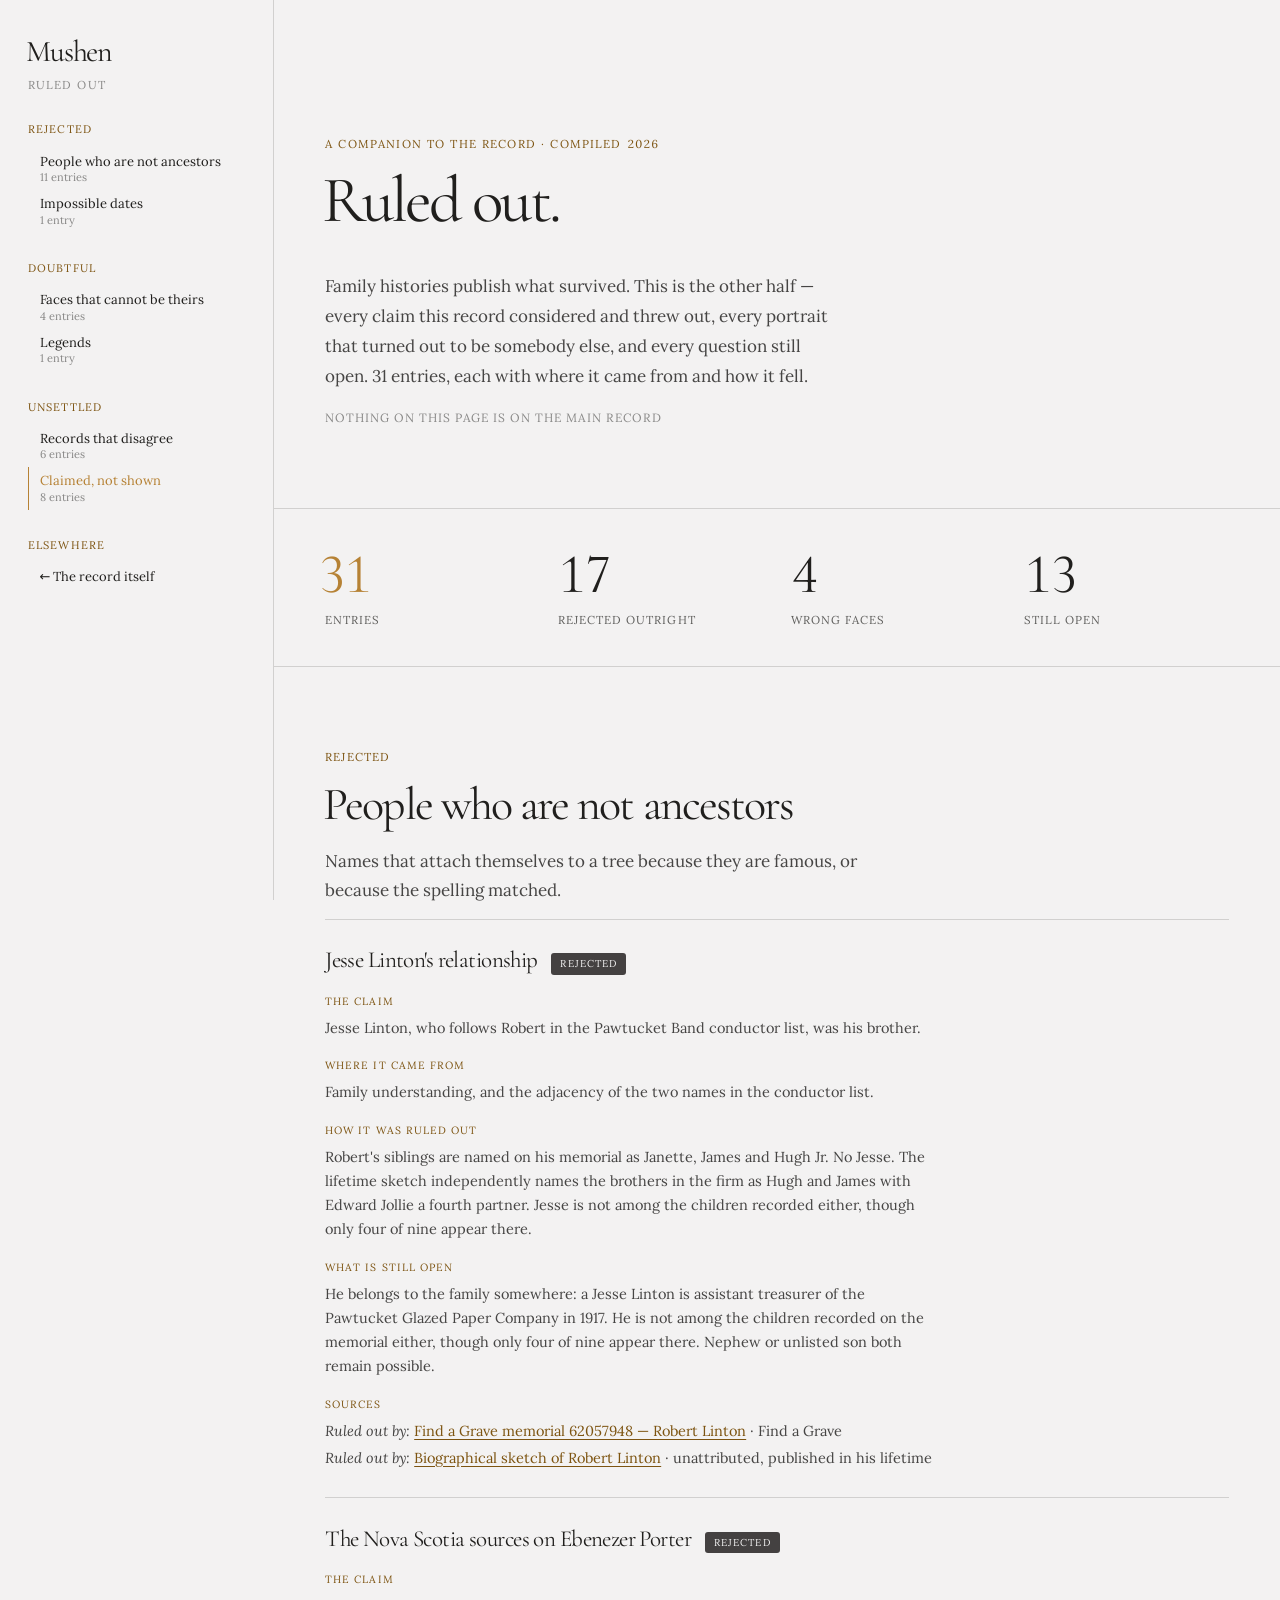
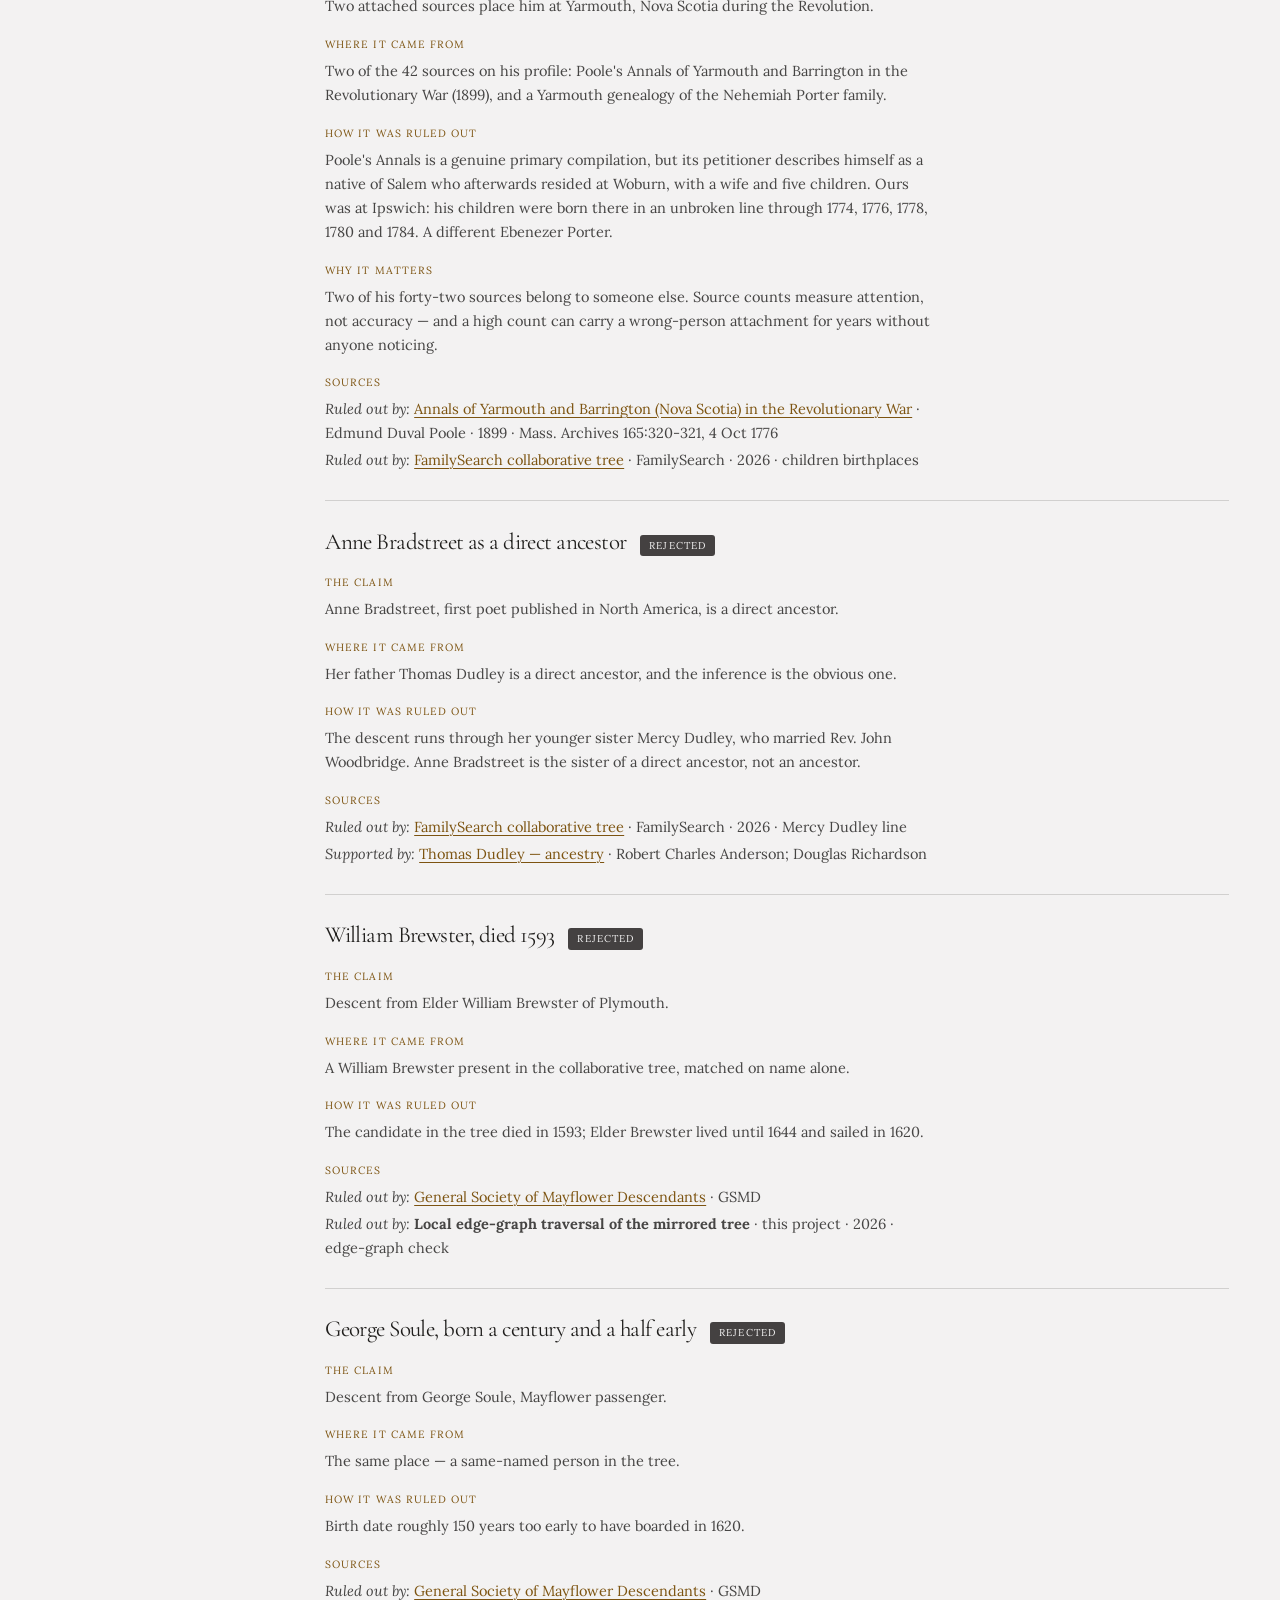
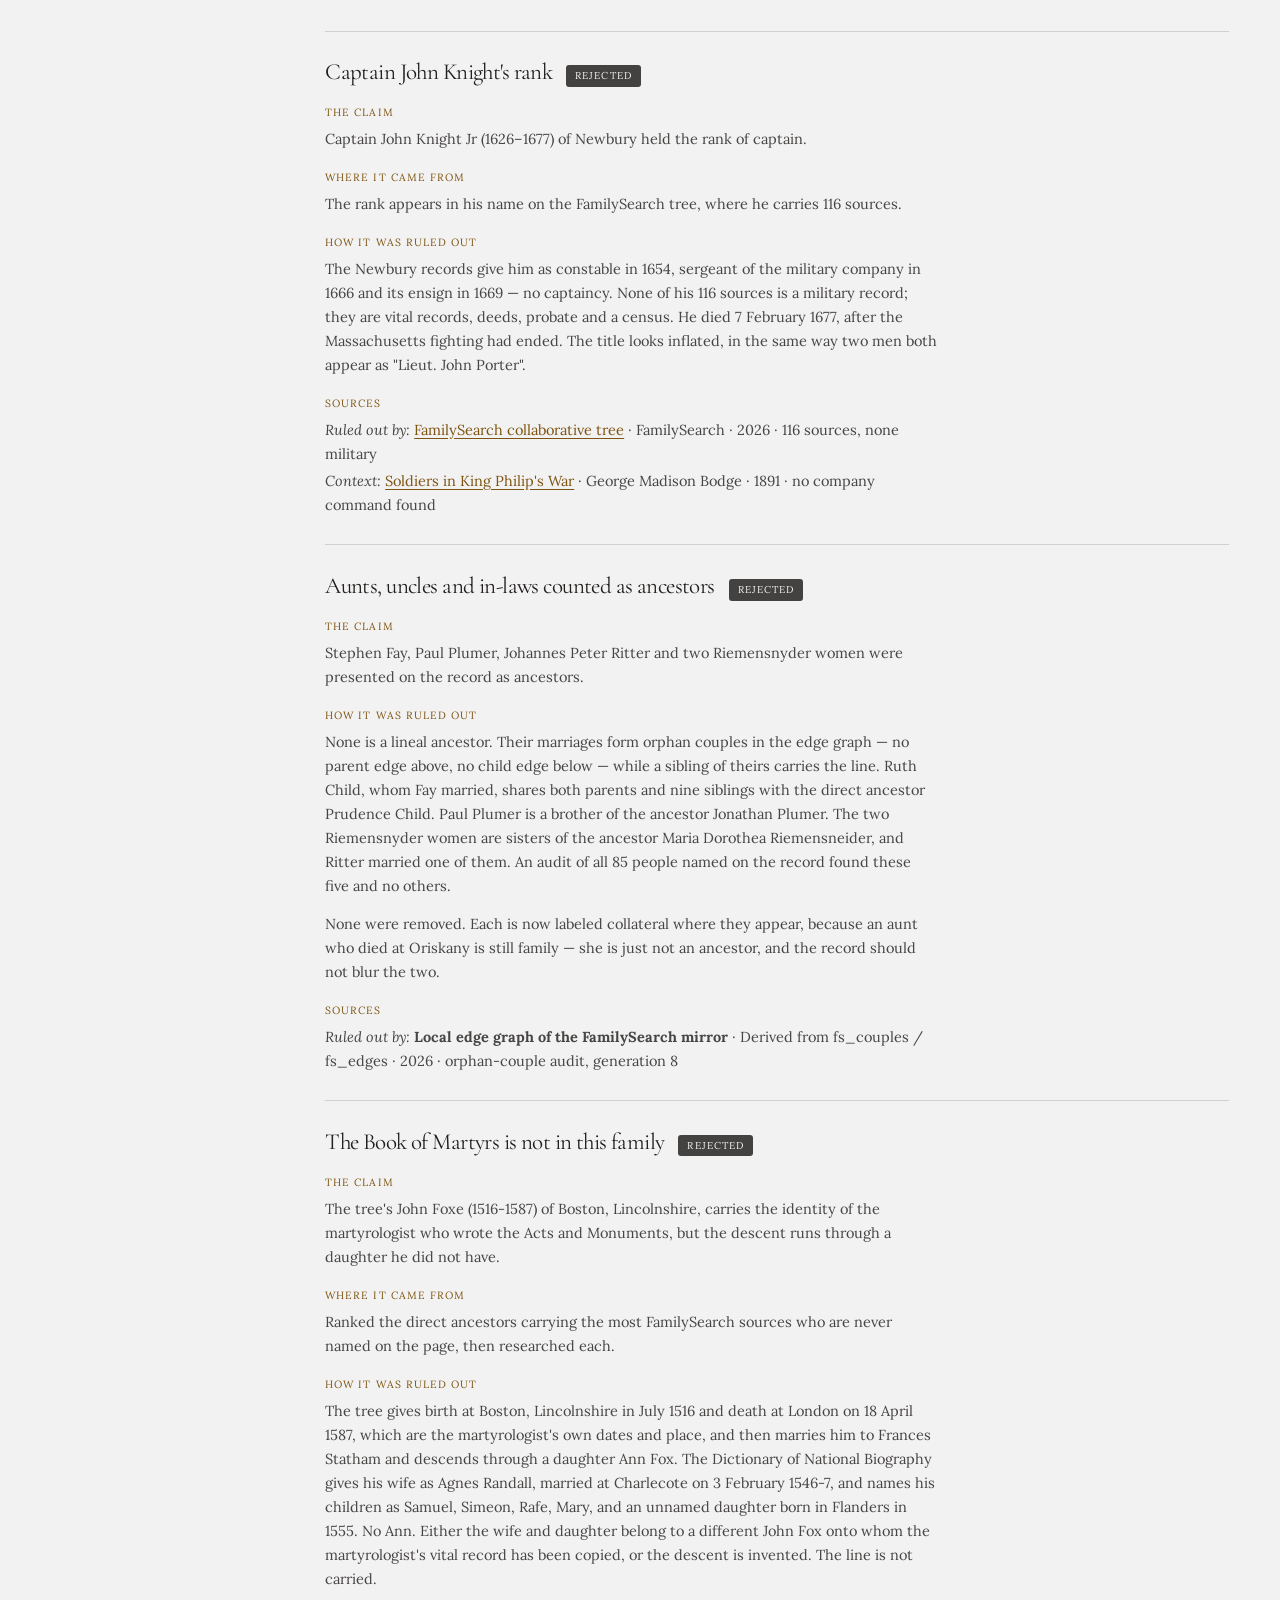
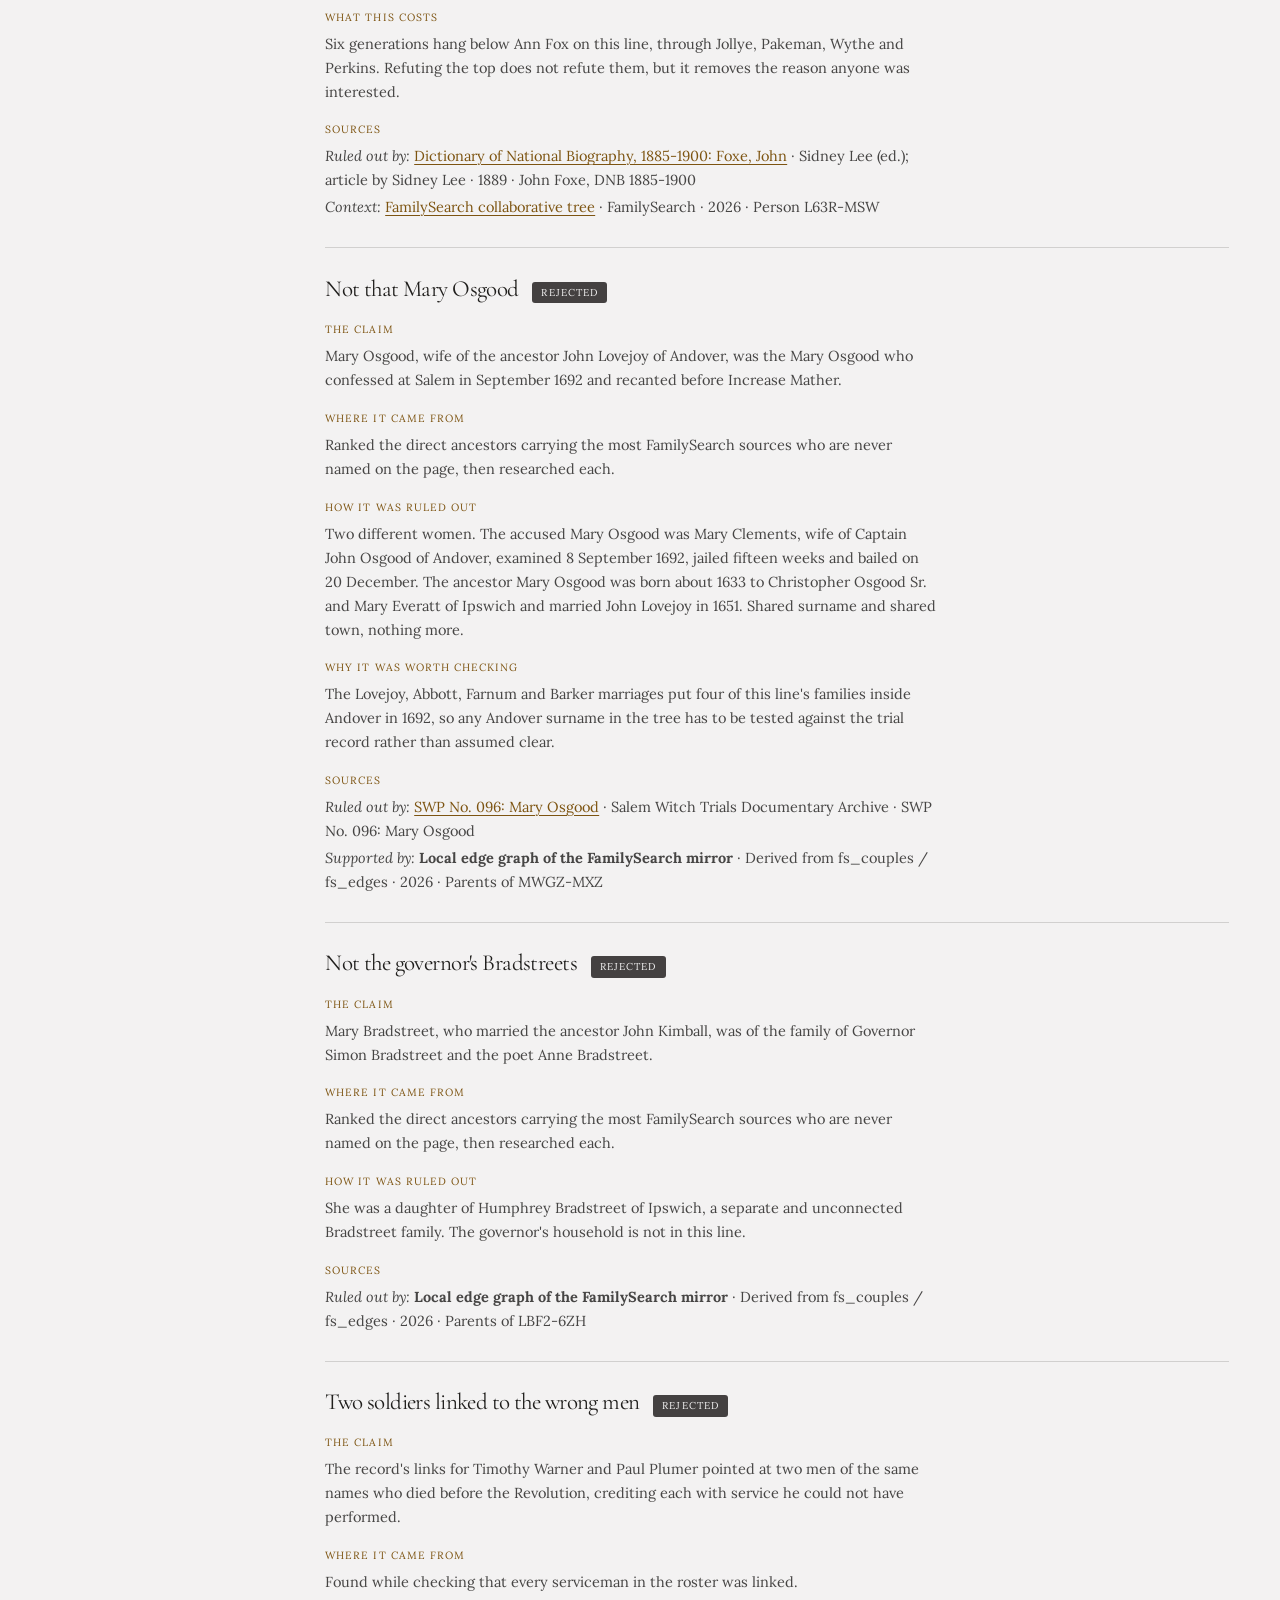
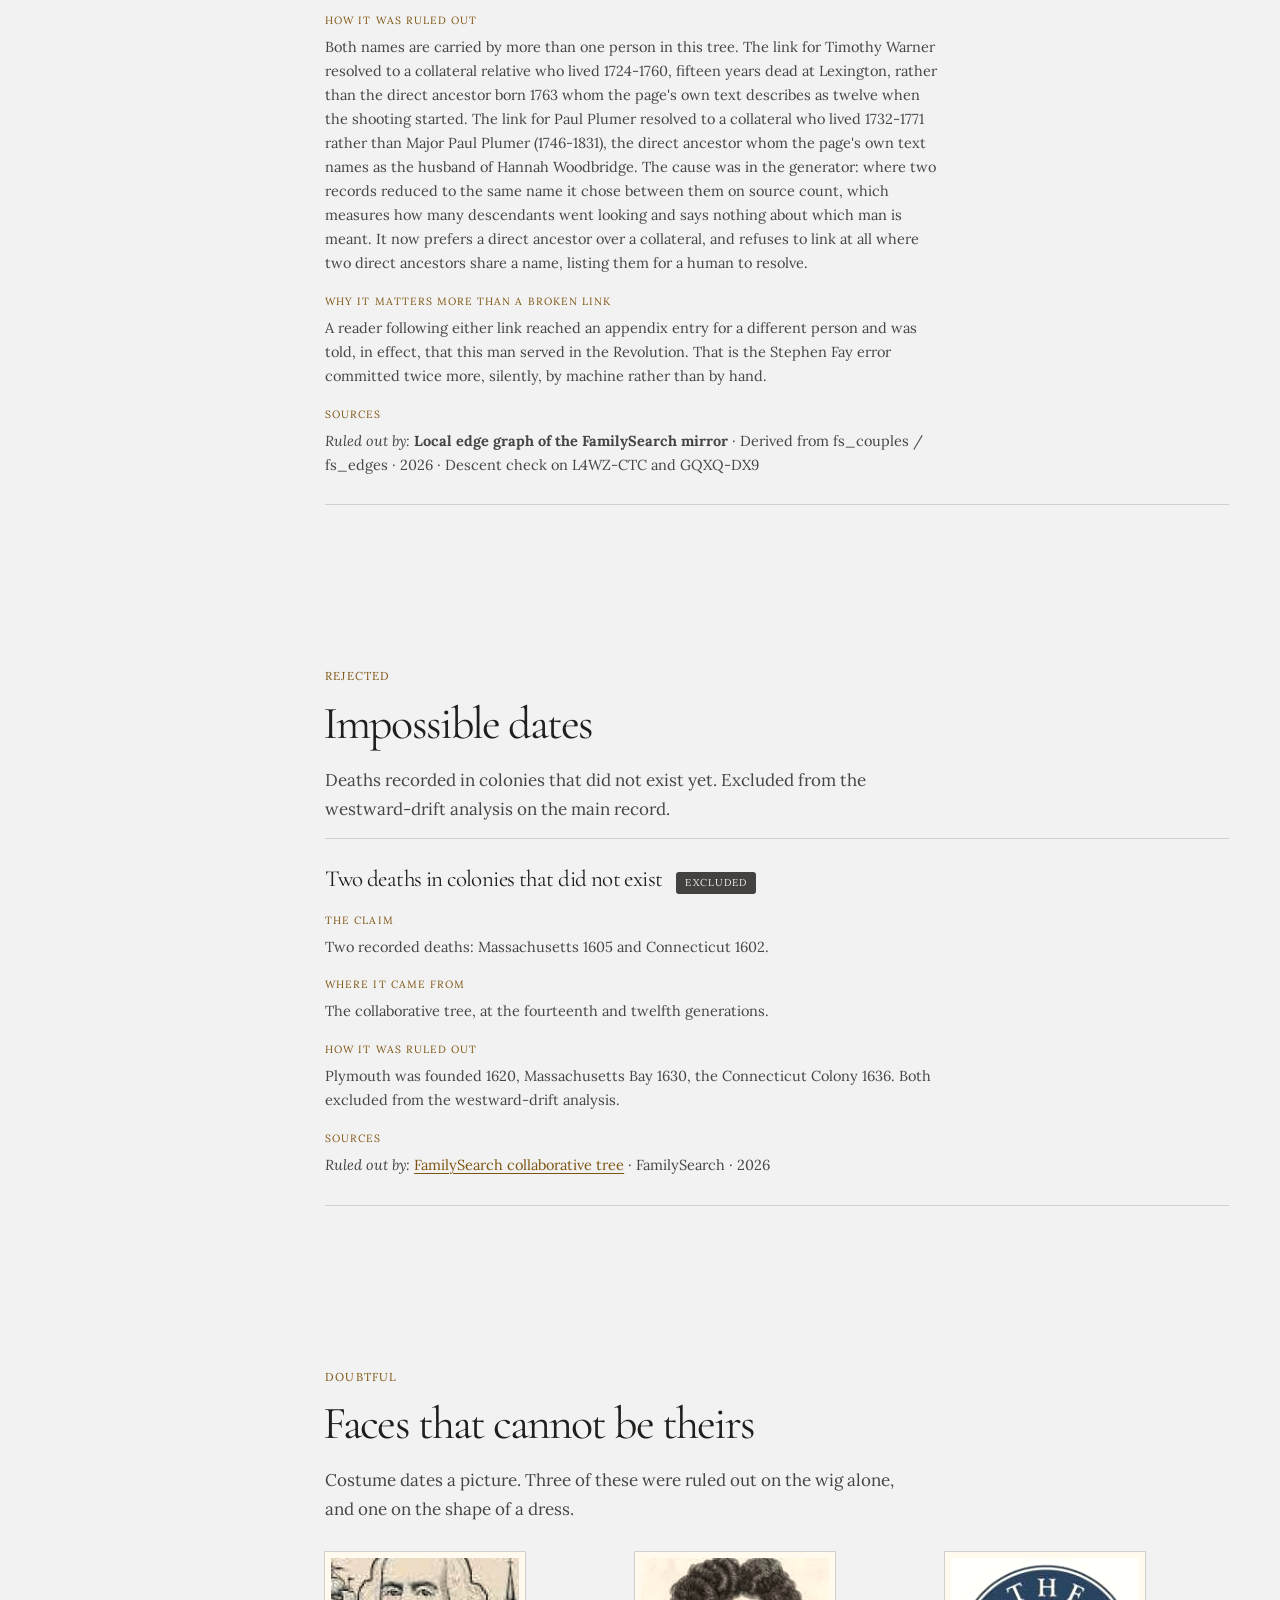
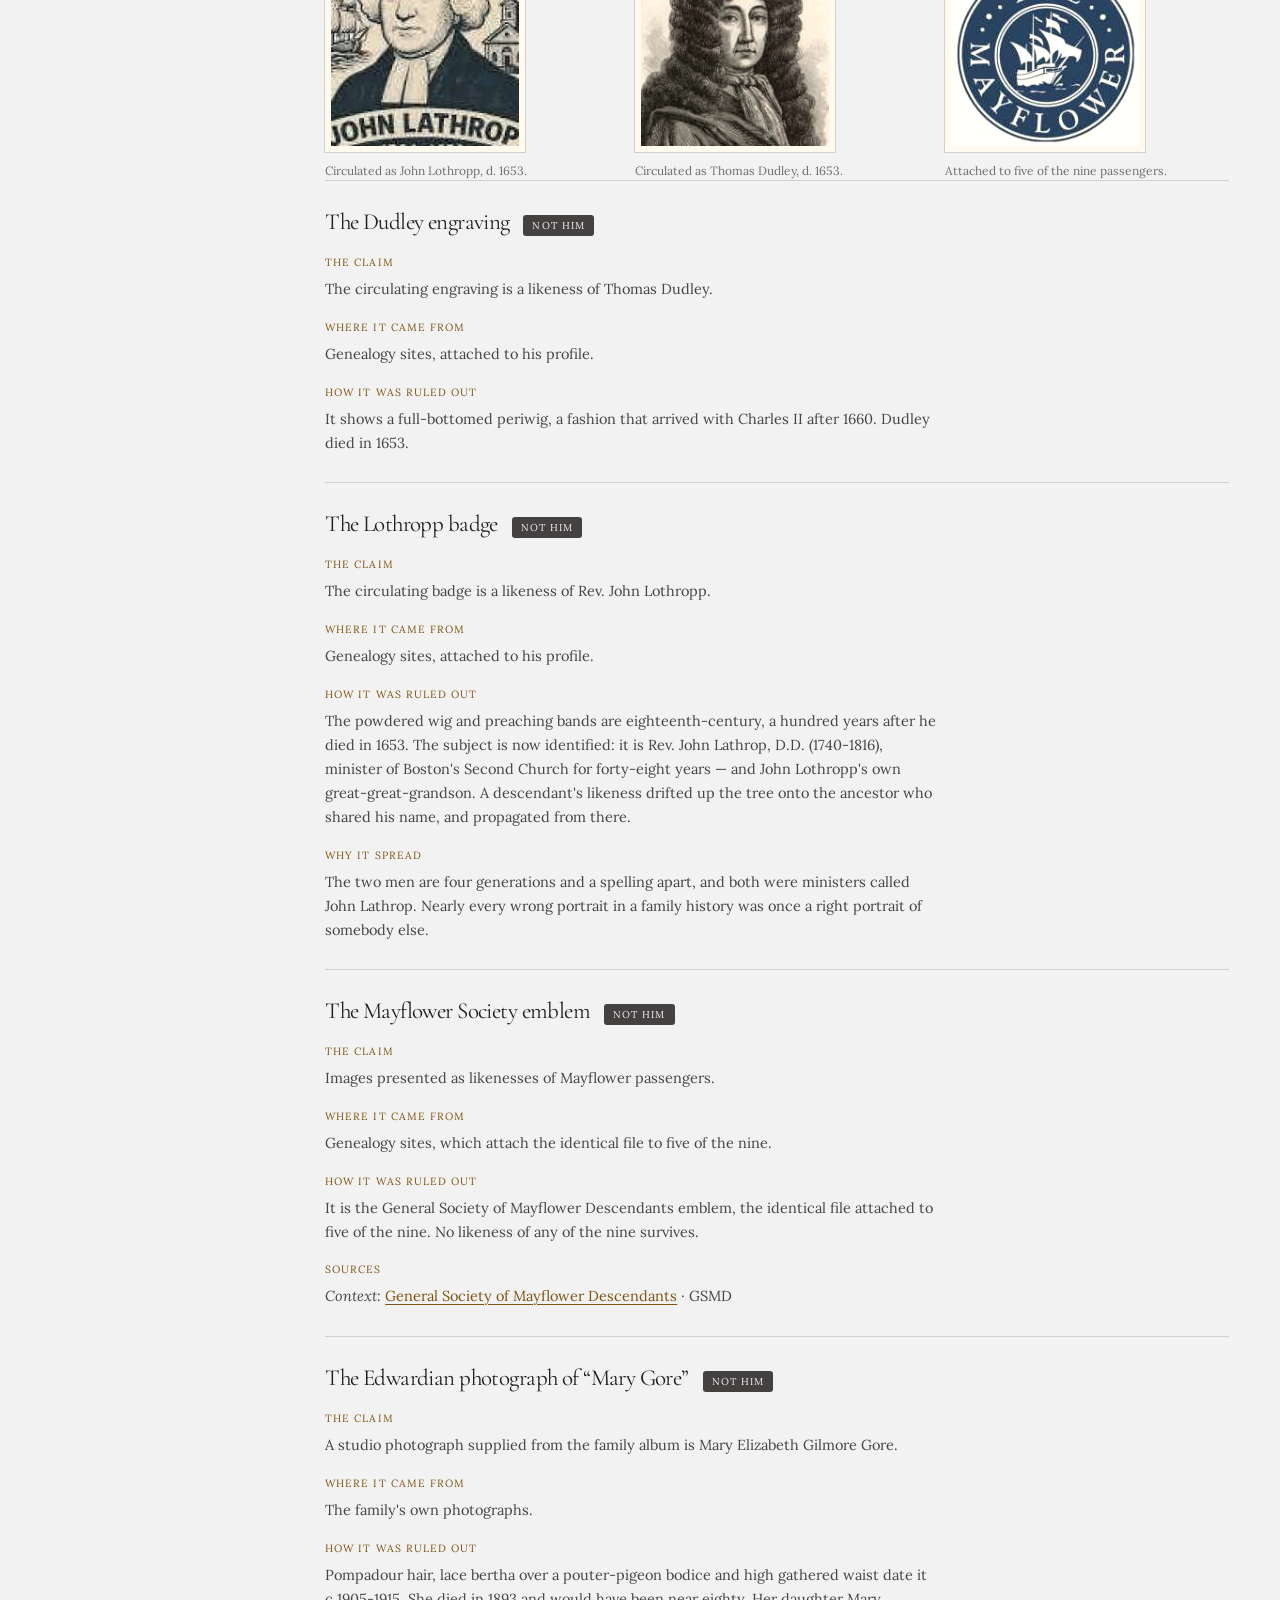
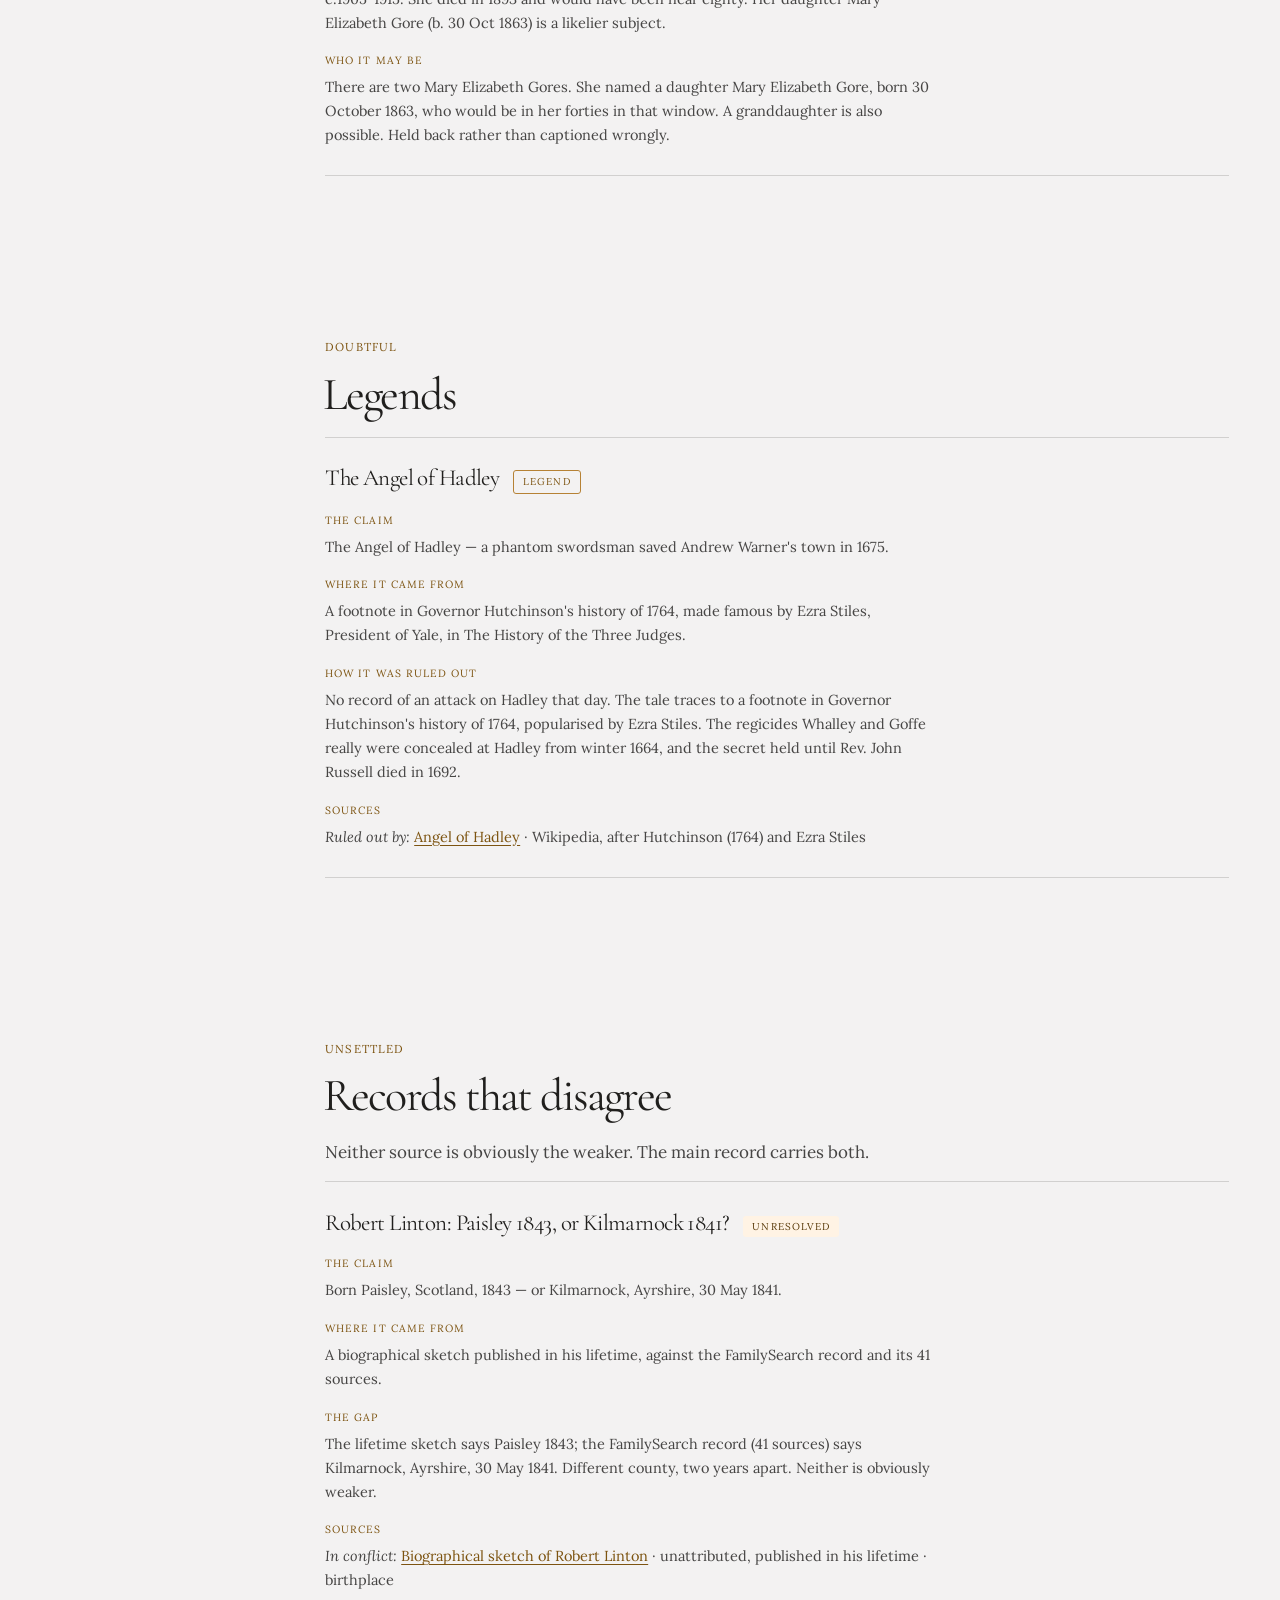
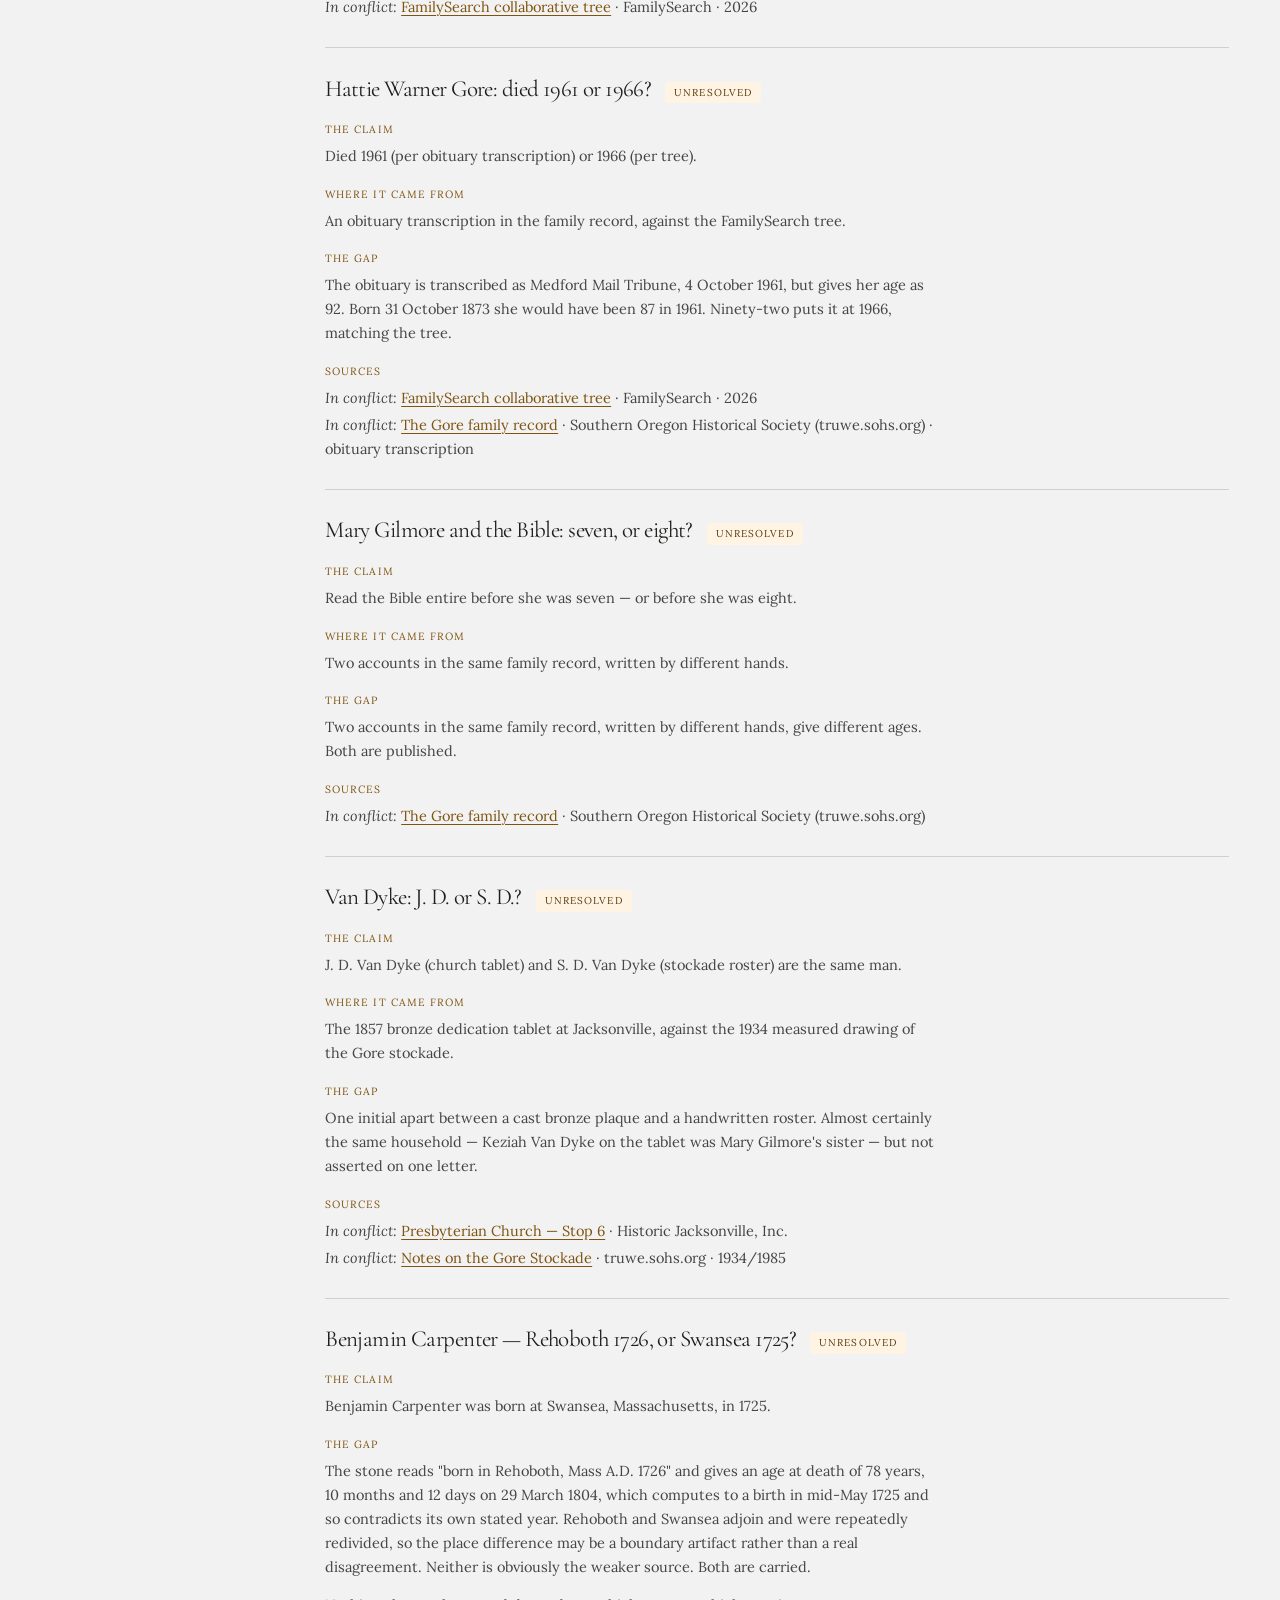
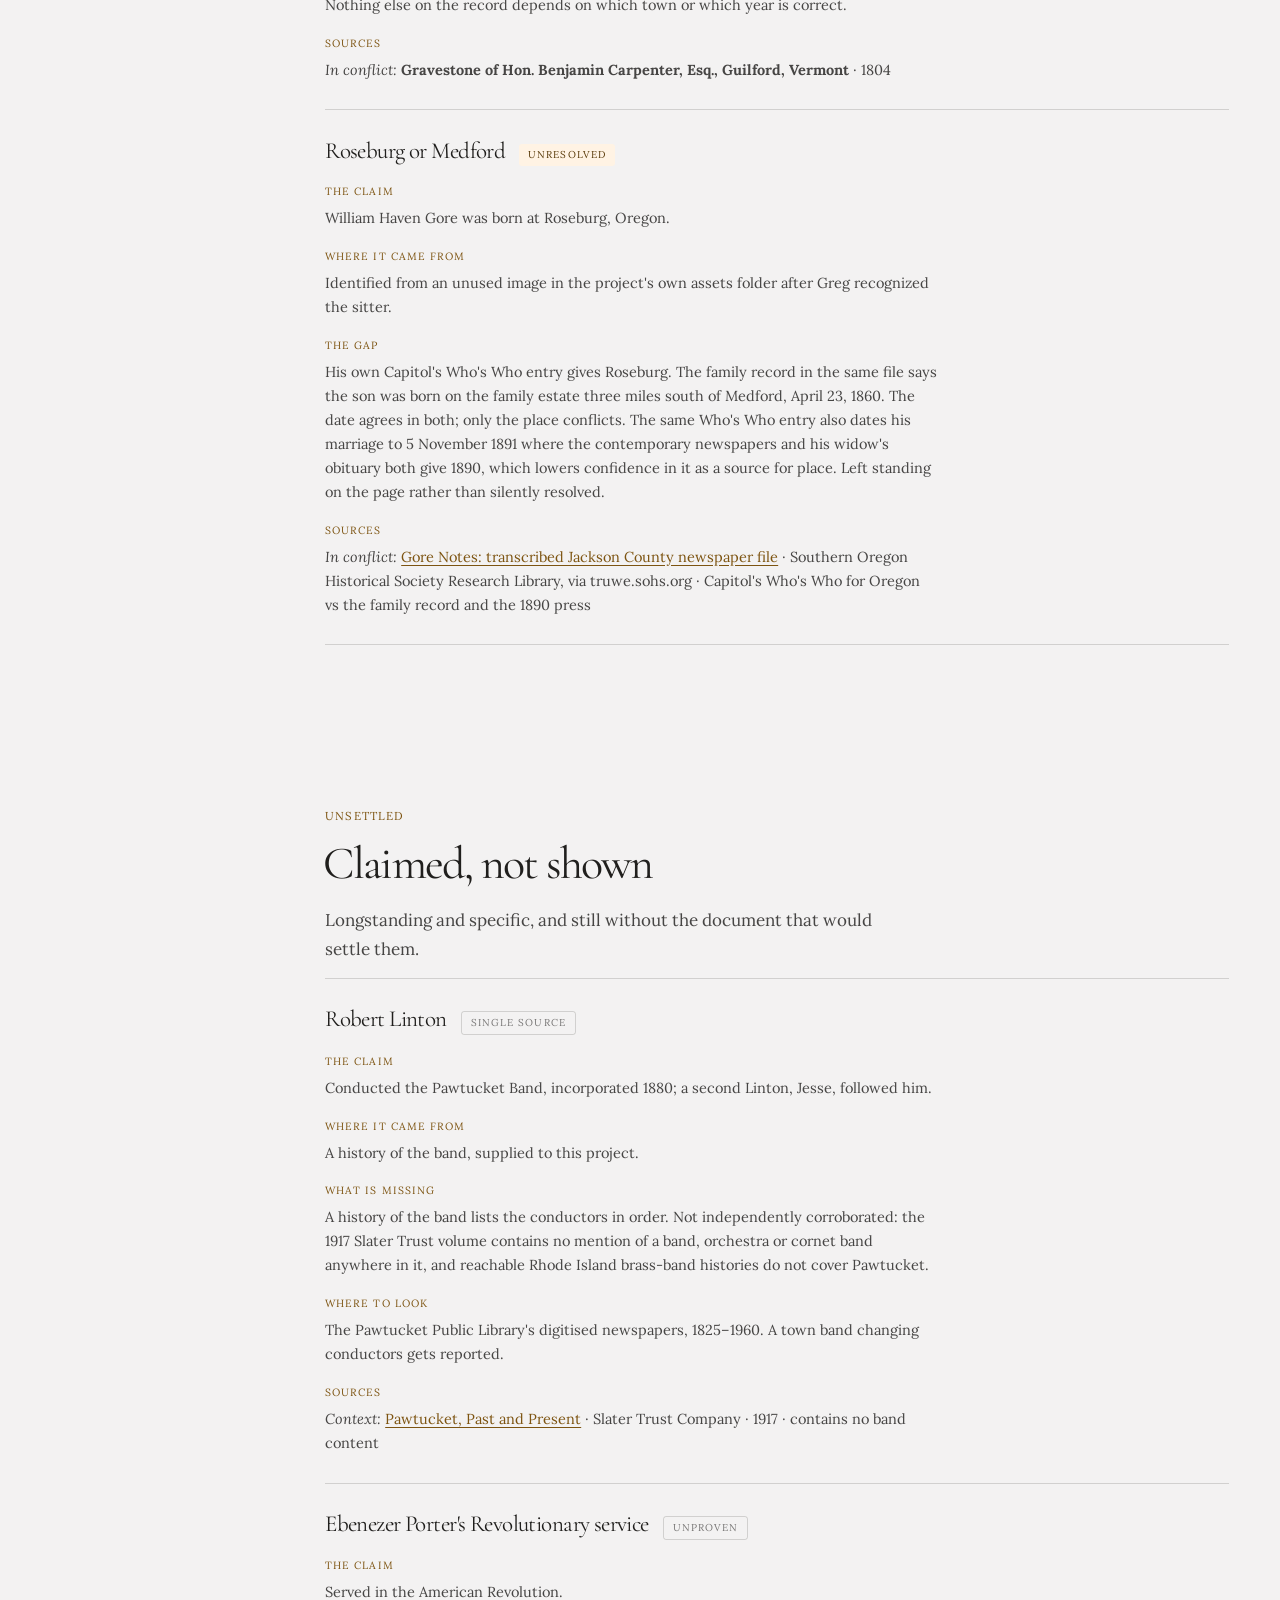
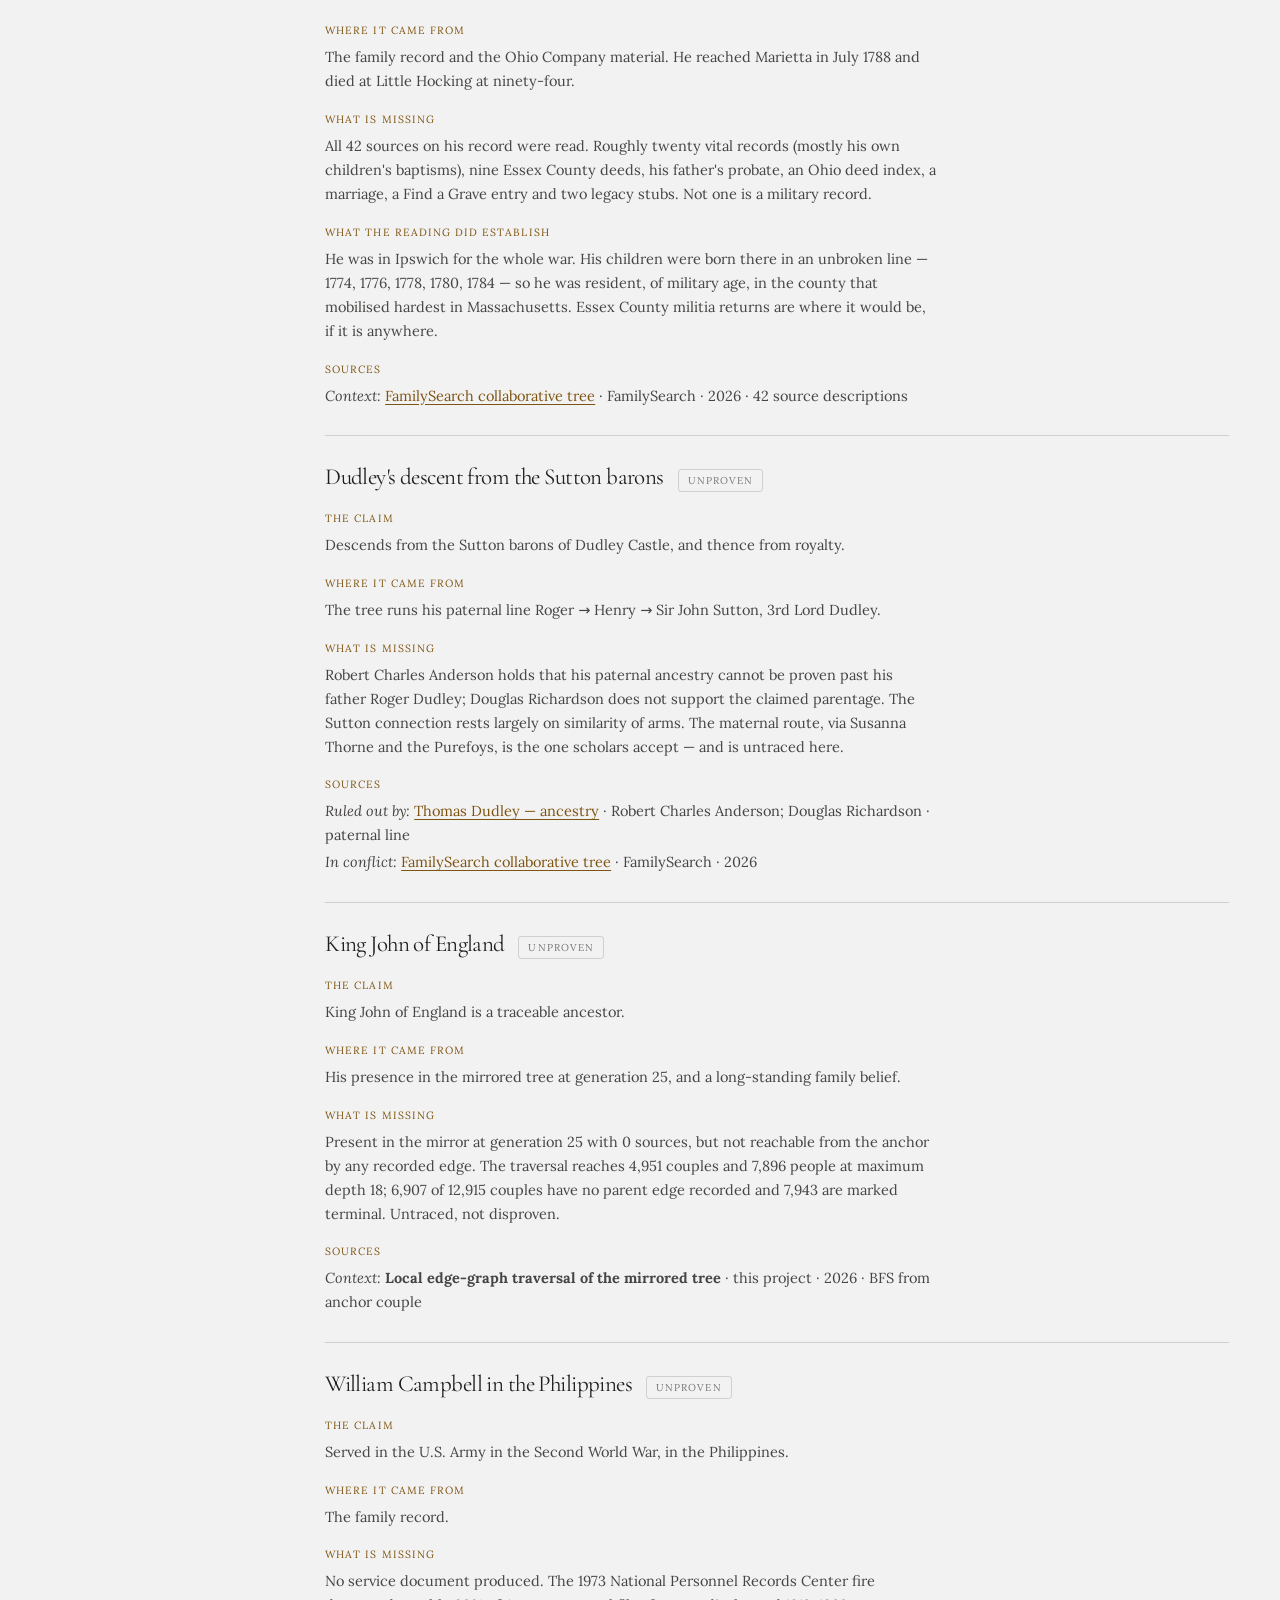
==== commit c4349548: "Link all nine servicemen, and stop the linker guessing between namesakes Greg asked whether all nine" ====
--- a/ruled-out.html
+++ b/ruled-out.html
@@ -8,8 +8,8 @@
 <meta name="color-scheme" content="light">
 <link rel="preconnect" href="https://fonts.googleapis.com">
 <link rel="preconnect" href="https://fonts.gstatic.com" crossorigin>
-<link rel="stylesheet" href="assets/classical.css?v=91">
-<link rel="stylesheet" href="assets/site.css?v=91">
+<link rel="stylesheet" href="assets/classical.css?v=92">
+<link rel="stylesheet" href="assets/site.css?v=92">
 <script>
   if (!matchMedia('(prefers-reduced-motion: reduce)').matches
       && 'IntersectionObserver' in window) {
@@ -33,7 +33,7 @@
     <div class="index-group">
       <p class="index-label">Rejected</p>
       <ul>
-        <li><a data-navlink href="#people">People who are not ancestors<span class="sub">10 entries</span></a></li>
+        <li><a data-navlink href="#people">People who are not ancestors<span class="sub">11 entries</span></a></li>
         <li><a data-navlink href="#dates">Impossible dates<span class="sub">1 entry</span></a></li>
       </ul>
     </div>
@@ -67,14 +67,14 @@
   <h1 class="display">Ruled out.</h1>
   <p class="dek">Family histories publish what survived. This is the other half — every
   claim this record considered and threw out, every portrait that turned out to be
-  somebody else, and every question still open. 30 entries, each with where it came
+  somebody else, and every question still open. 31 entries, each with where it came
   from and how it fell.</p>
   <p class="hint">Nothing on this page is on the main record</p>
 </header>
 
 <section class="stats" aria-label="Summary">
-  <div class="stat stat--accent"><b>30</b><span>Entries</span></div>
-  <div class="stat"><b>16</b><span>Rejected outright</span></div>
+  <div class="stat stat--accent"><b>31</b><span>Entries</span></div>
+  <div class="stat"><b>17</b><span>Rejected outright</span></div>
   <div class="stat"><b>4</b><span>Wrong faces</span></div>
   <div class="stat"><b>13</b><span>Still open</span></div>
 </section>
@@ -226,6 +226,21 @@
       <dd>She was a daughter of Humphrey Bradstreet of Ipswich, a separate and unconnected Bradstreet family. The governor's household is not in this line.</dd>
       <dt>Sources</dt>
       <dd><em>Ruled out by:</em> <b>Local edge graph of the FamilySearch mirror</b> · Derived from fs_couples / fs_edges · 2026 · Parents of LBF2-6ZH</dd>
+    </dl>
+  </article>
+  <article class="claim">
+    <div class="claim-head"><h3>Two soldiers linked to the wrong men</h3><span class="verdict v-out">Rejected</span></div>
+    <dl>
+      <dt>The claim</dt>
+      <dd>The record's links for Timothy Warner and Paul Plumer pointed at two men of the same names who died before the Revolution, crediting each with service he could not have performed.</dd>
+      <dt>Where it came from</dt>
+      <dd>Found while checking that every serviceman in the roster was linked.</dd>
+      <dt>How it was ruled out</dt>
+      <dd>Both names are carried by more than one person in this tree. The link for Timothy Warner resolved to a collateral relative who lived 1724-1760, fifteen years dead at Lexington, rather than the direct ancestor born 1763 whom the page's own text describes as twelve when the shooting started. The link for Paul Plumer resolved to a collateral who lived 1732-1771 rather than Major Paul Plumer (1746-1831), the direct ancestor whom the page's own text names as the husband of Hannah Woodbridge. The cause was in the generator: where two records reduced to the same name it chose between them on source count, which measures how many descendants went looking and says nothing about which man is meant. It now prefers a direct ancestor over a collateral, and refuses to link at all where two direct ancestors share a name, listing them for a human to resolve.</dd>
+      <dt>Why it matters more than a broken link</dt>
+      <dd>A reader following either link reached an appendix entry for a different person and was told, in effect, that this man served in the Revolution. That is the Stephen Fay error committed twice more, silently, by machine rather than by hand.</dd>
+      <dt>Sources</dt>
+      <dd><em>Ruled out by:</em> <b>Local edge graph of the FamilySearch mirror</b> · Derived from fs_couples / fs_edges · 2026 · Descent check on L4WZ-CTC and GQXQ-DX9</dd>
     </dl>
   </article>
 </section>
@@ -547,6 +562,6 @@
 
 </main>
 
-<script src="assets/site.js?v=91"></script>
+<script src="assets/site.js?v=92"></script>
 </body>
 </html>
--- a/assets/site.css
+++ b/assets/site.css
@@ -681,14 +681,29 @@
 
 @media (min-width: 900px) { #lineages .ln-grid { columns: 2; column-gap: var(--space-8); } }
 
+/* position must stay `fixed`. The UA gives an open modal `position: fixed;
+   inset: 0; margin: auto`, which is what centres it in the viewport; setting
+   `position: relative` put it back in normal flow at the very foot of a
+   40,000-word document, so opening one scrolled the page away and closing it
+   scrolled back. The close button needs a positioned ancestor and `fixed`
+   provides one, so nothing else has to change. */
 dialog.ln-dialog {
-  border: none; padding: 0; position: relative;
+  border: none; padding: 0;
+  position: fixed; inset: 0; margin: auto;
   max-width: 34rem; width: calc(100% - 2rem);
+  max-height: min(84vh, 46rem);
   border-radius: var(--radius-md); background: var(--color-surface);
   color: var(--color-text); box-shadow: 0 24px 60px rgba(0,0,0,.28);
 }
+/* Scroll the contents, not the page, so a long descent cannot push the close
+   button off screen. */
+dialog.ln-dialog[open] { display: flex; flex-direction: column; overflow: hidden; }
 dialog.ln-dialog::backdrop { background: rgba(20,18,16,.52); }
-.ln-dialog-inner { padding: var(--space-8) var(--space-8) var(--space-6); }
+.ln-dialog-inner {
+  padding: var(--space-8) var(--space-8) var(--space-6);
+  overflow-y: auto; overscroll-behavior: contain;
+  flex: 1 1 auto; min-height: 0;   /* min-height:0 or a flex child will not scroll */
+}
 .ln-dialog .lineage { border-top: none; padding-top: 0; margin: 0; }
 .ln-dialog .lineage h3 { padding-right: 2.4rem; }
 .ln-close {
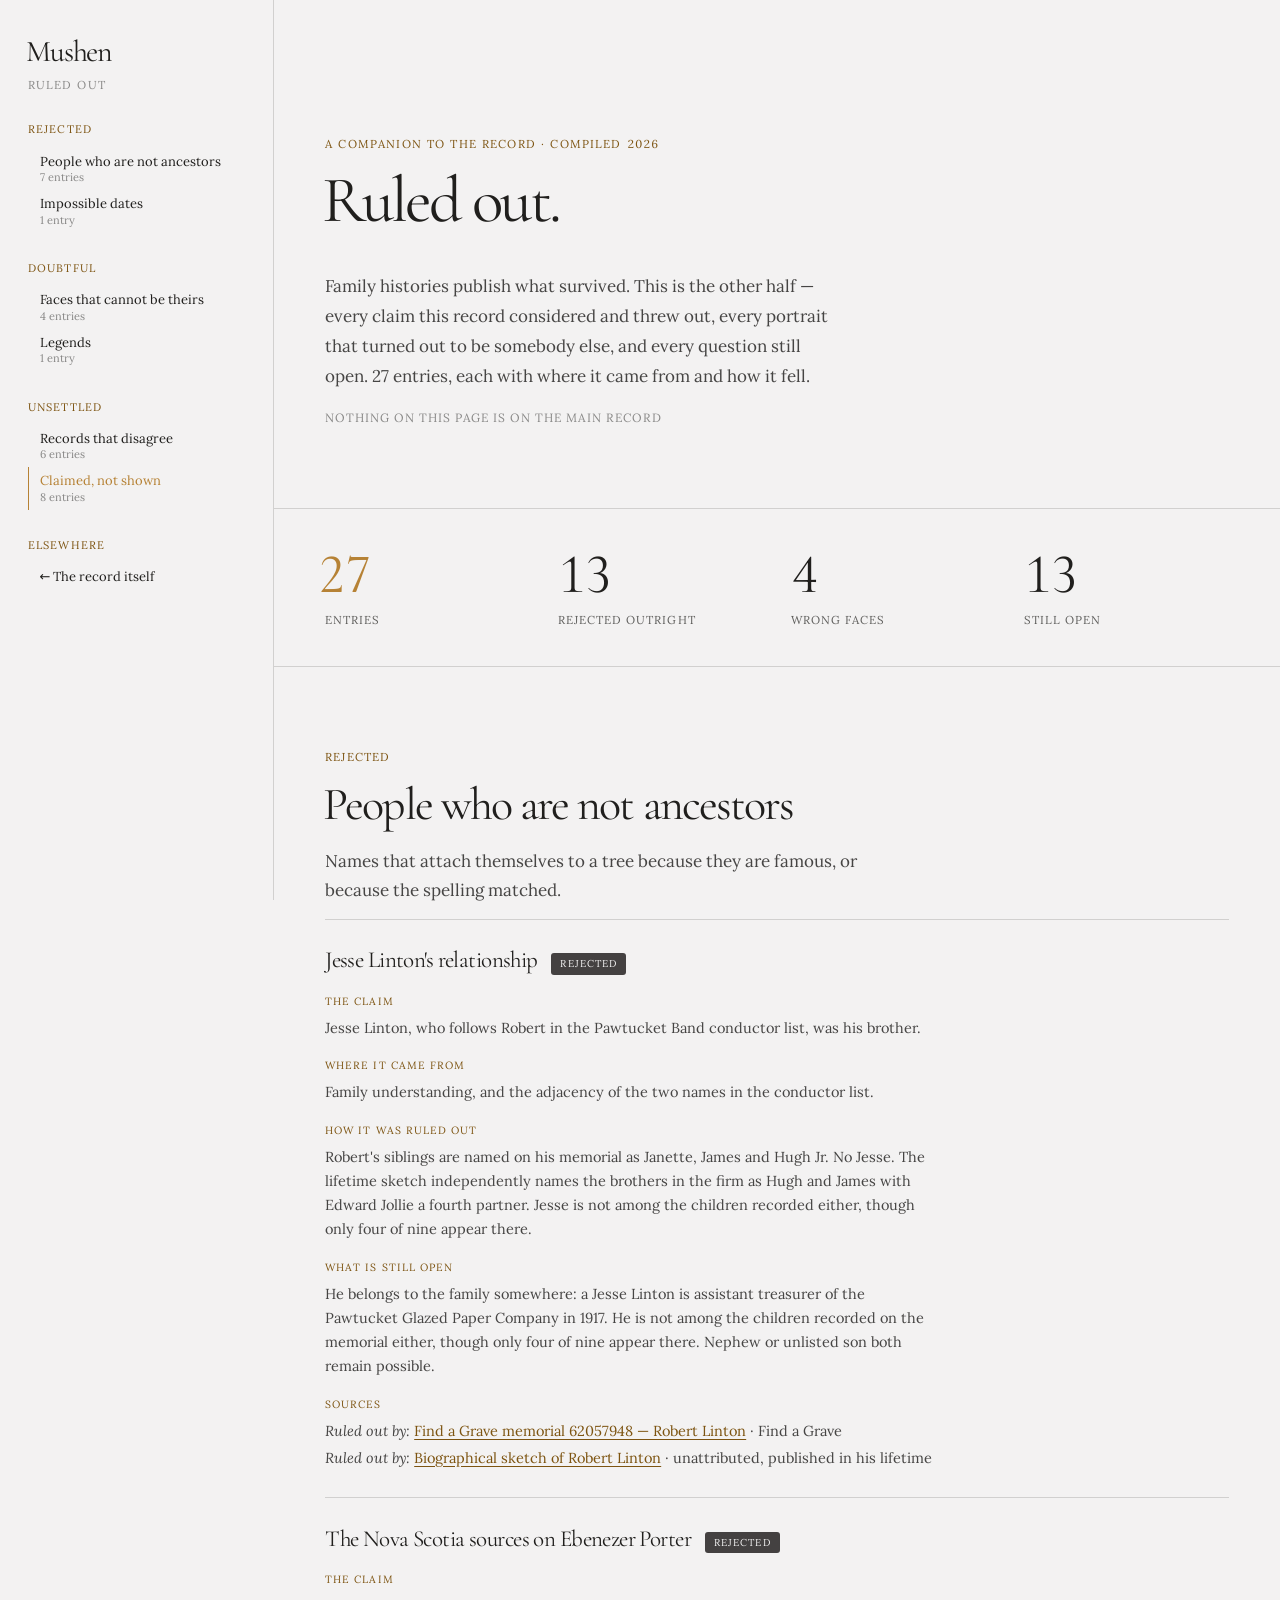
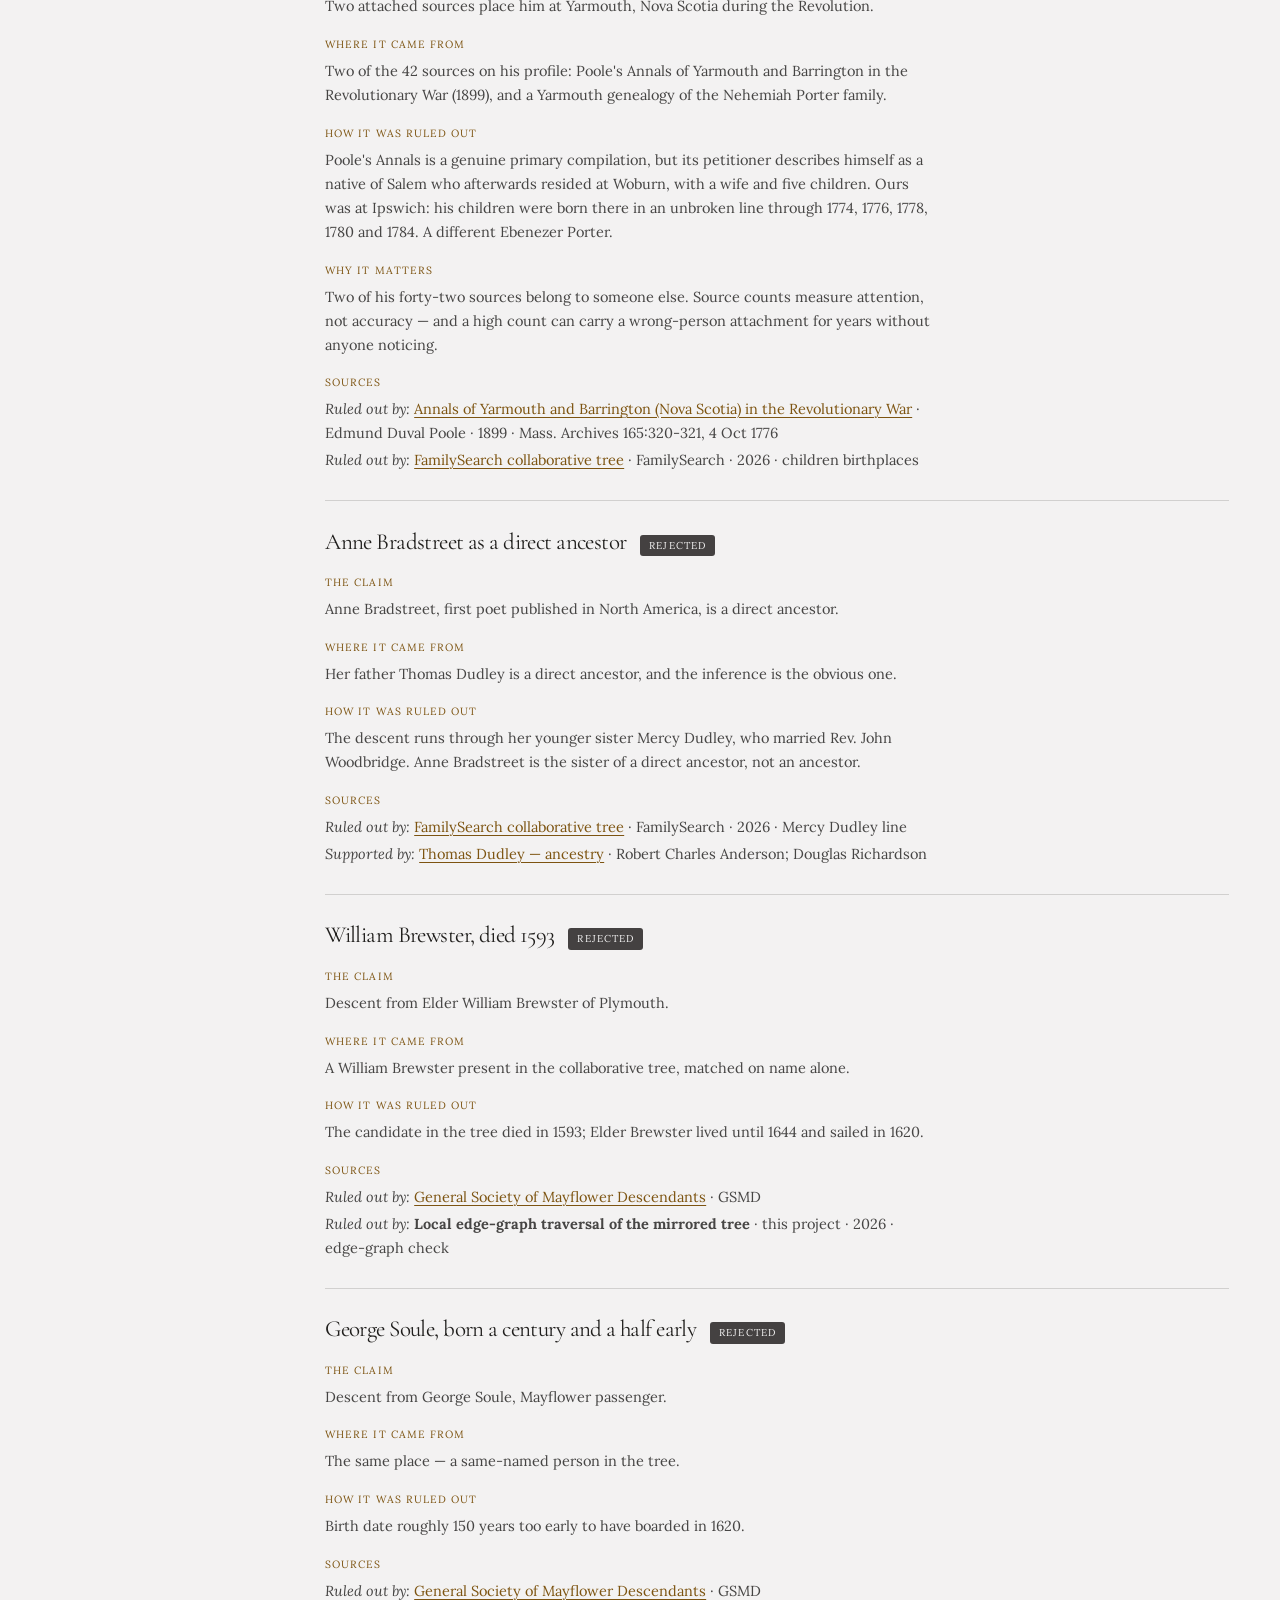
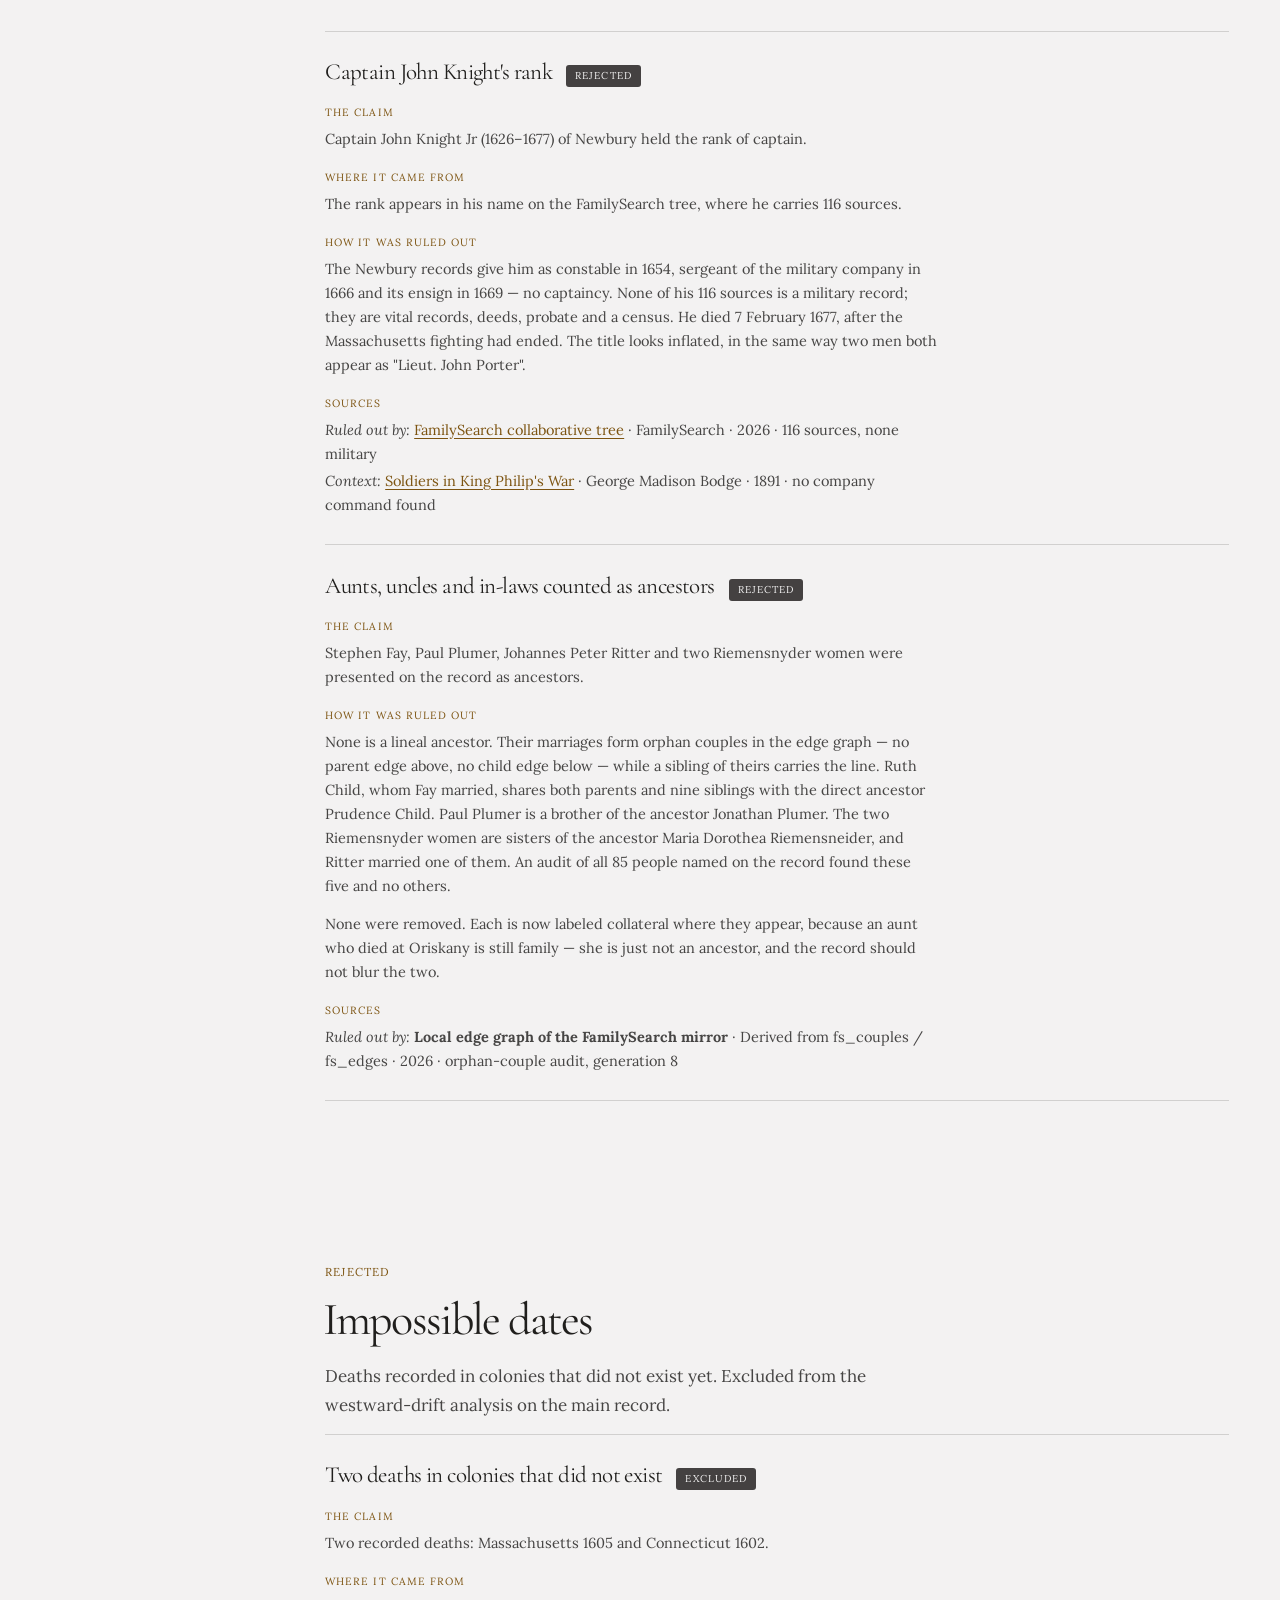
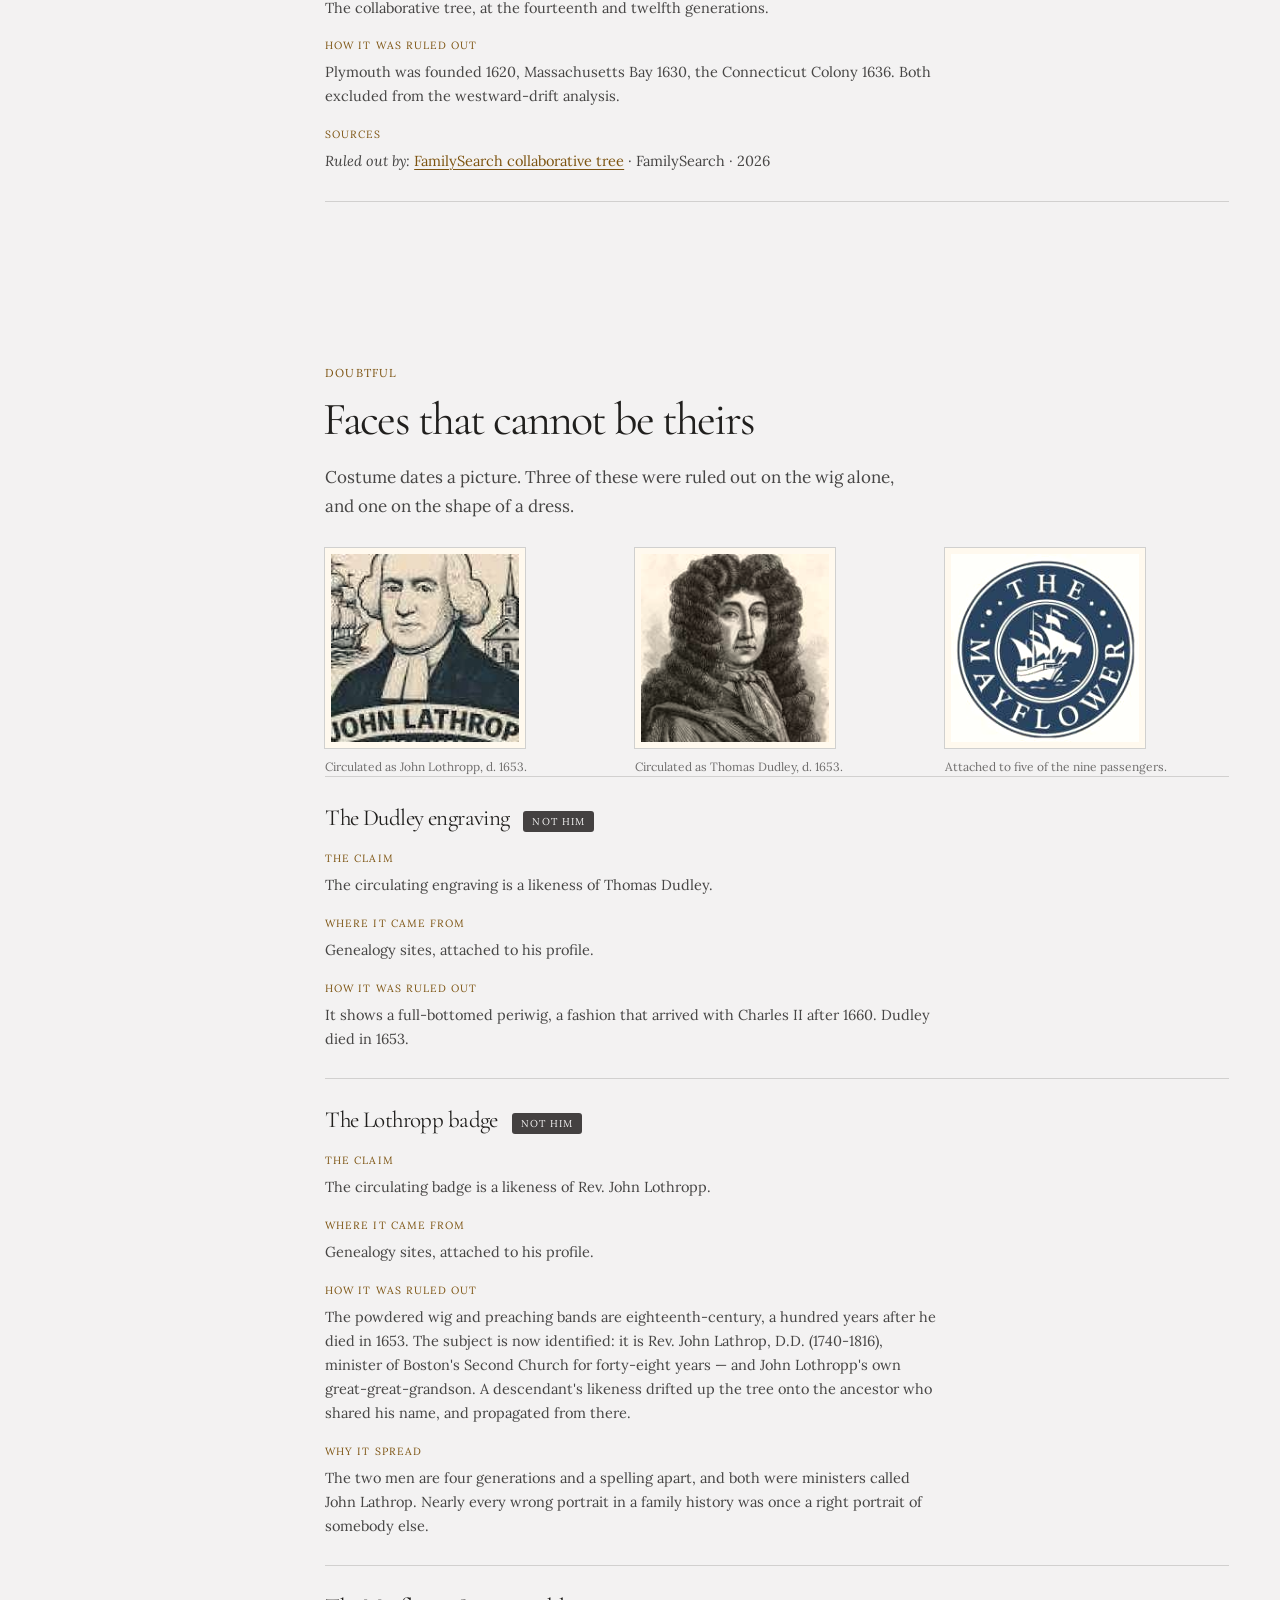
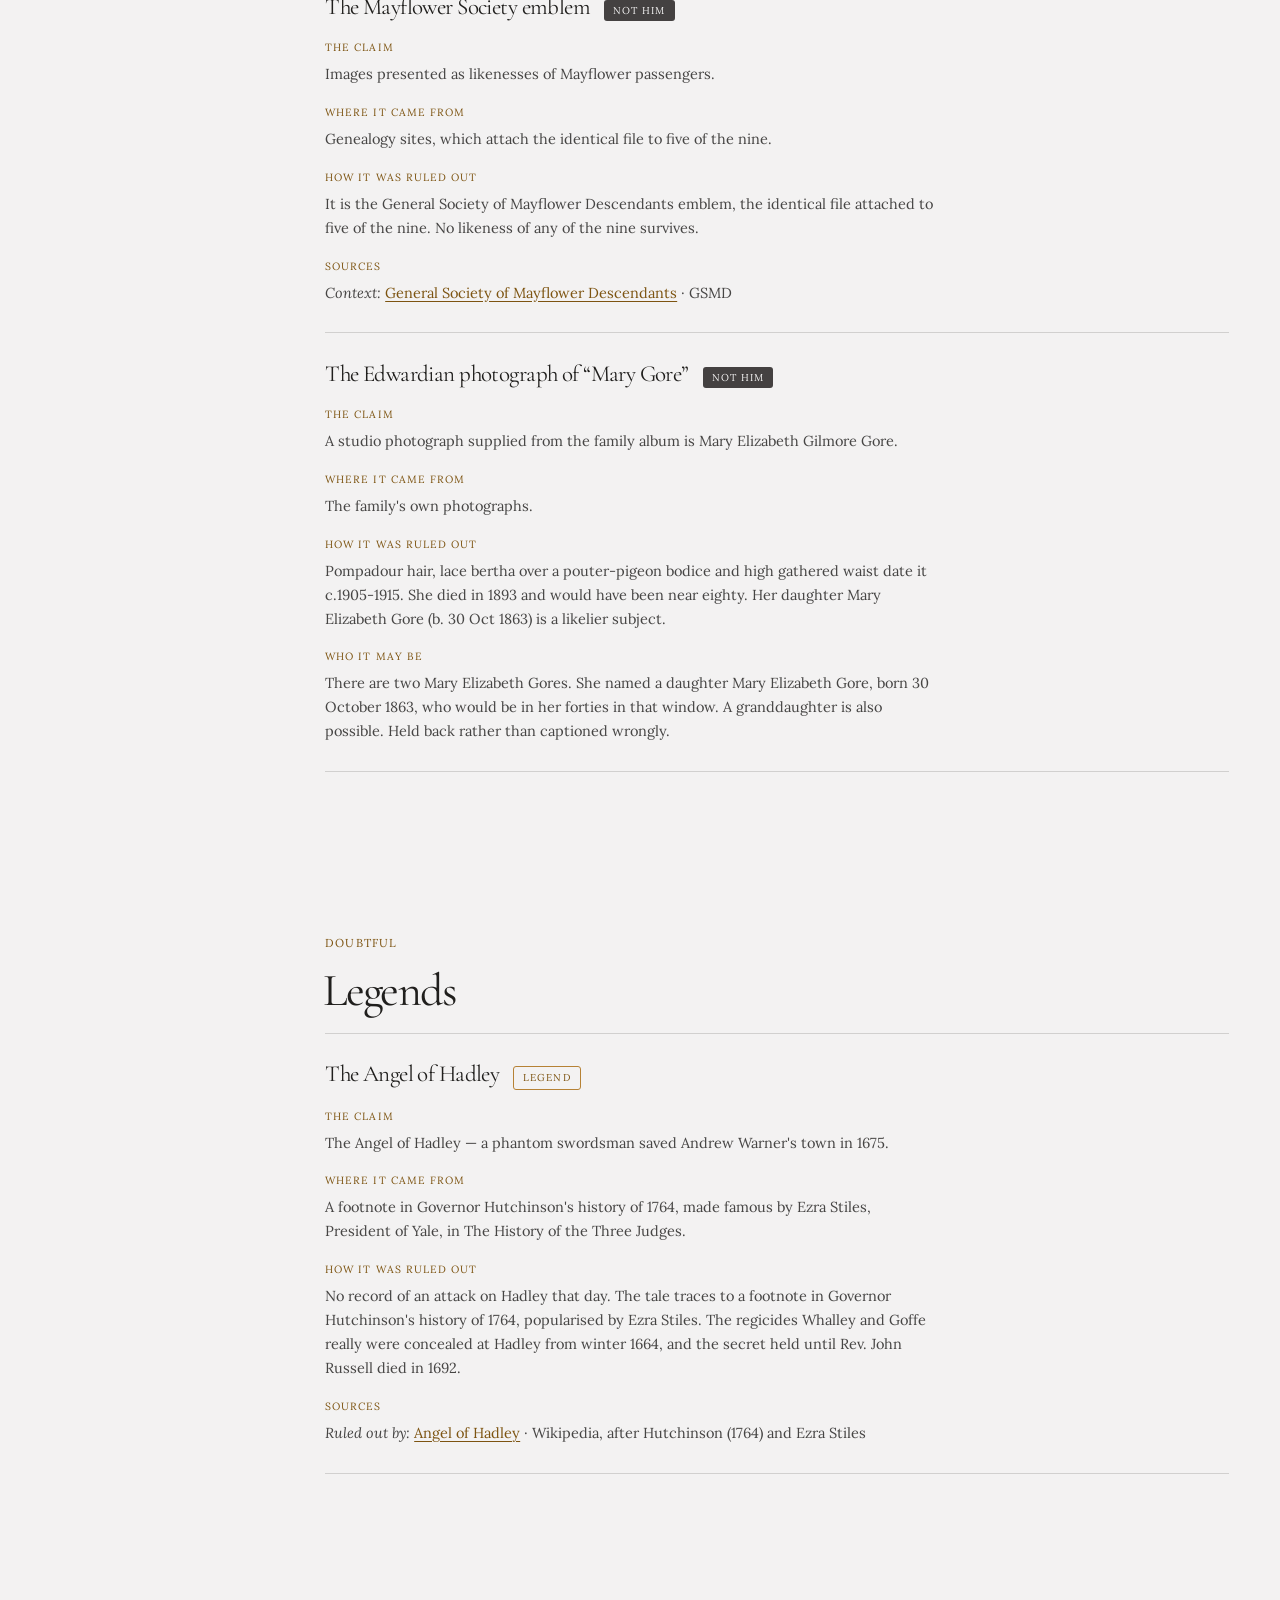
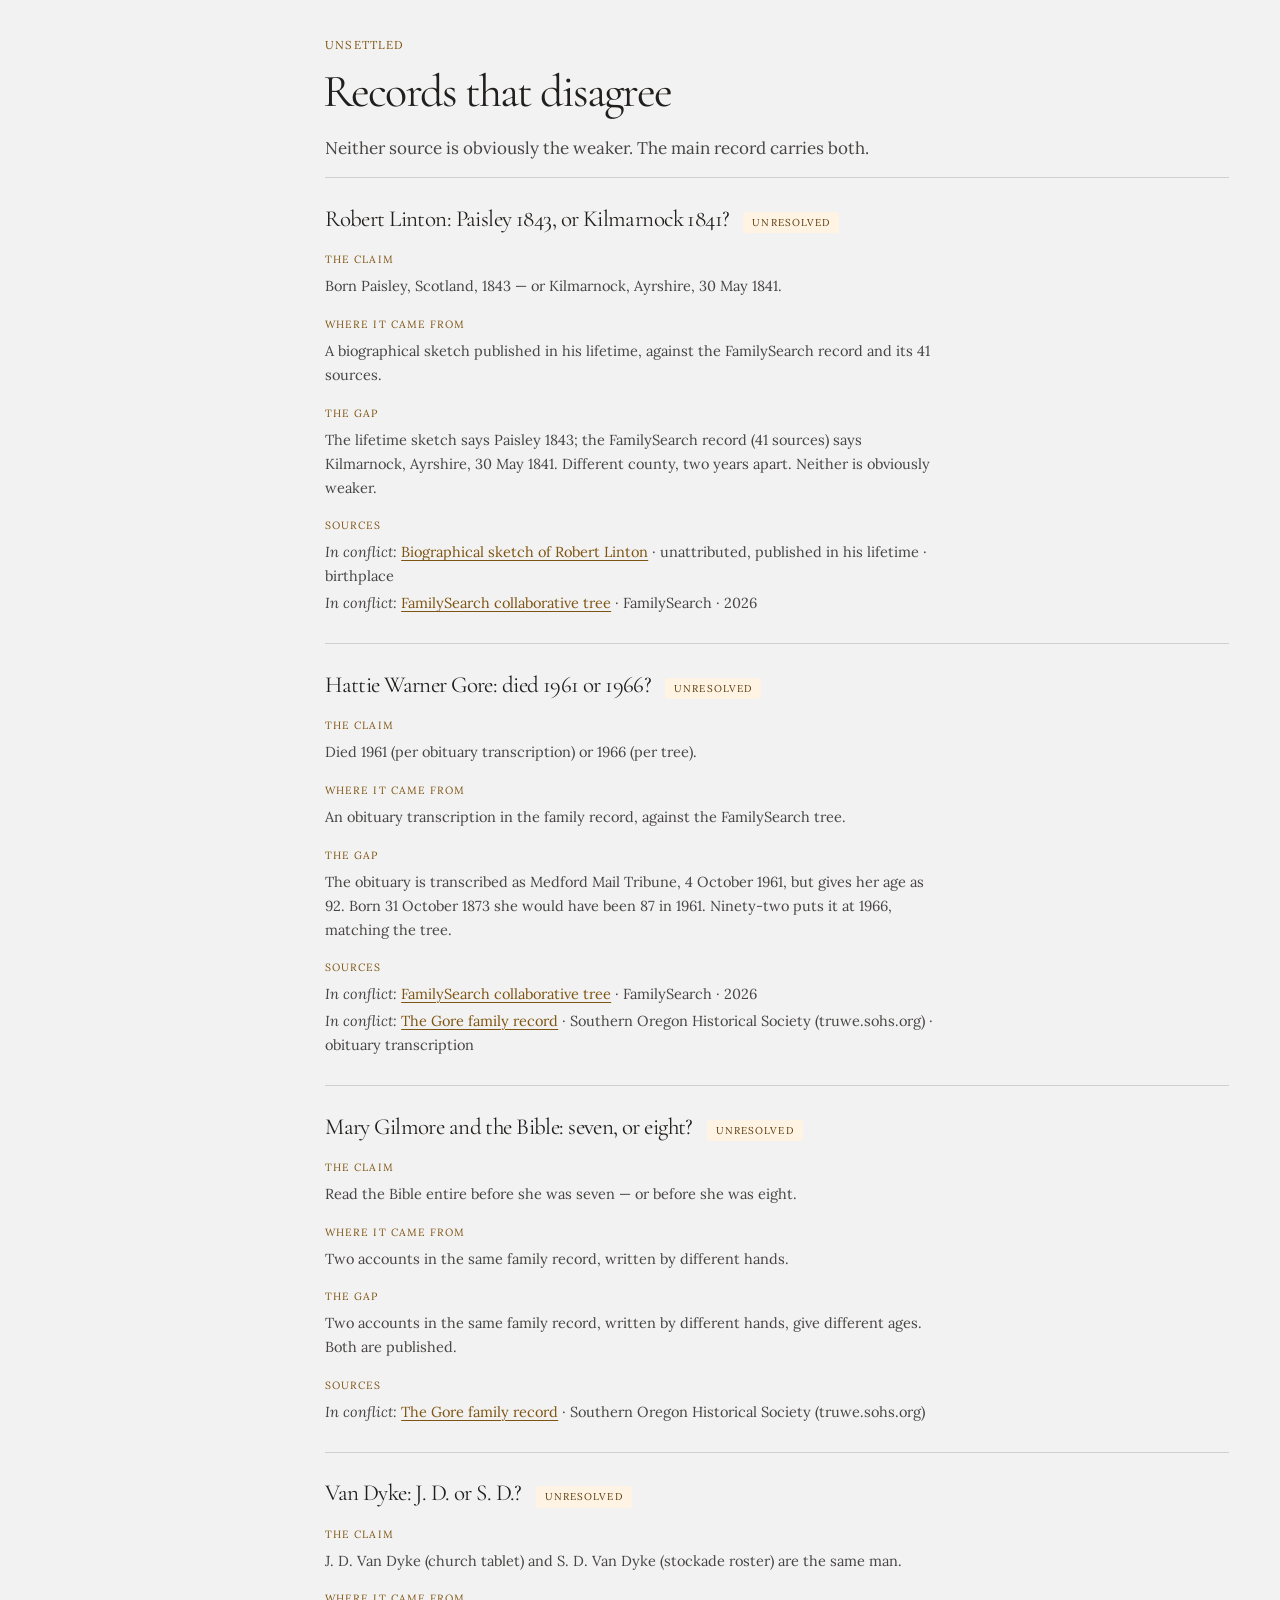
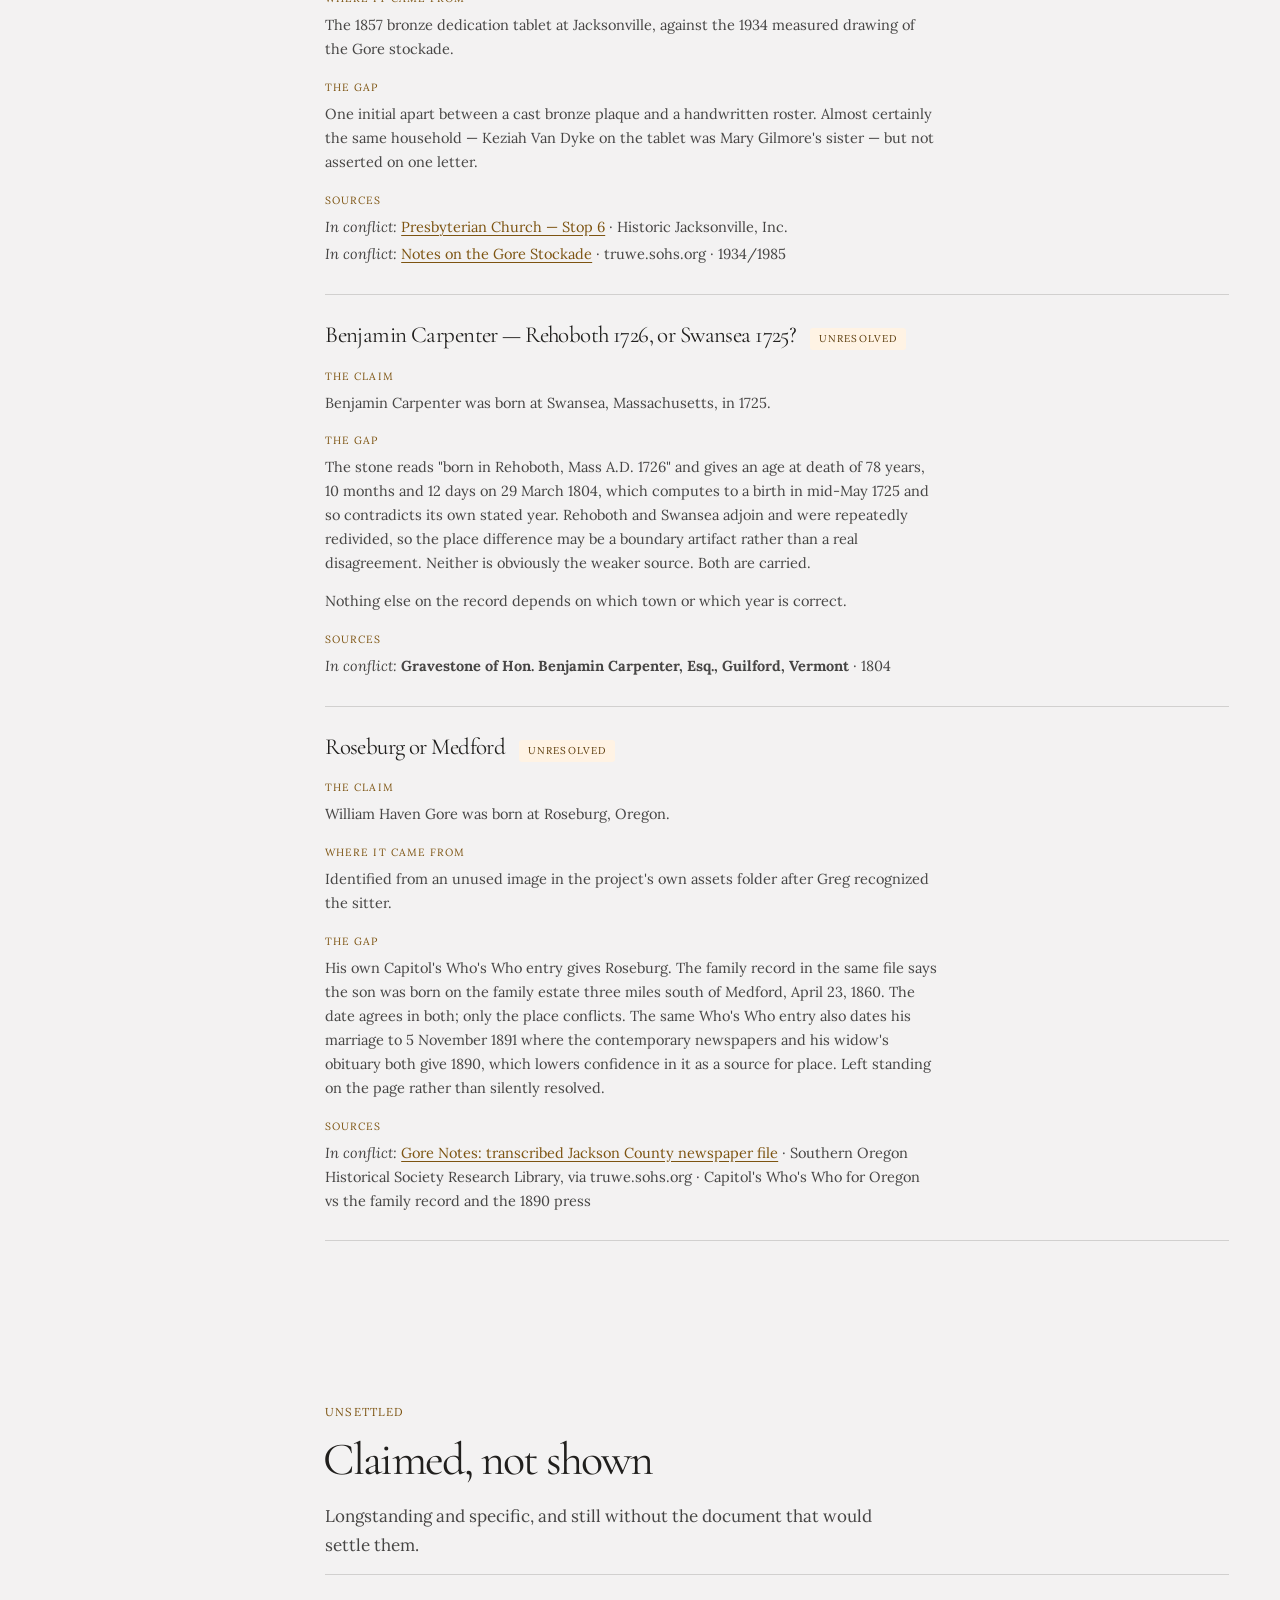
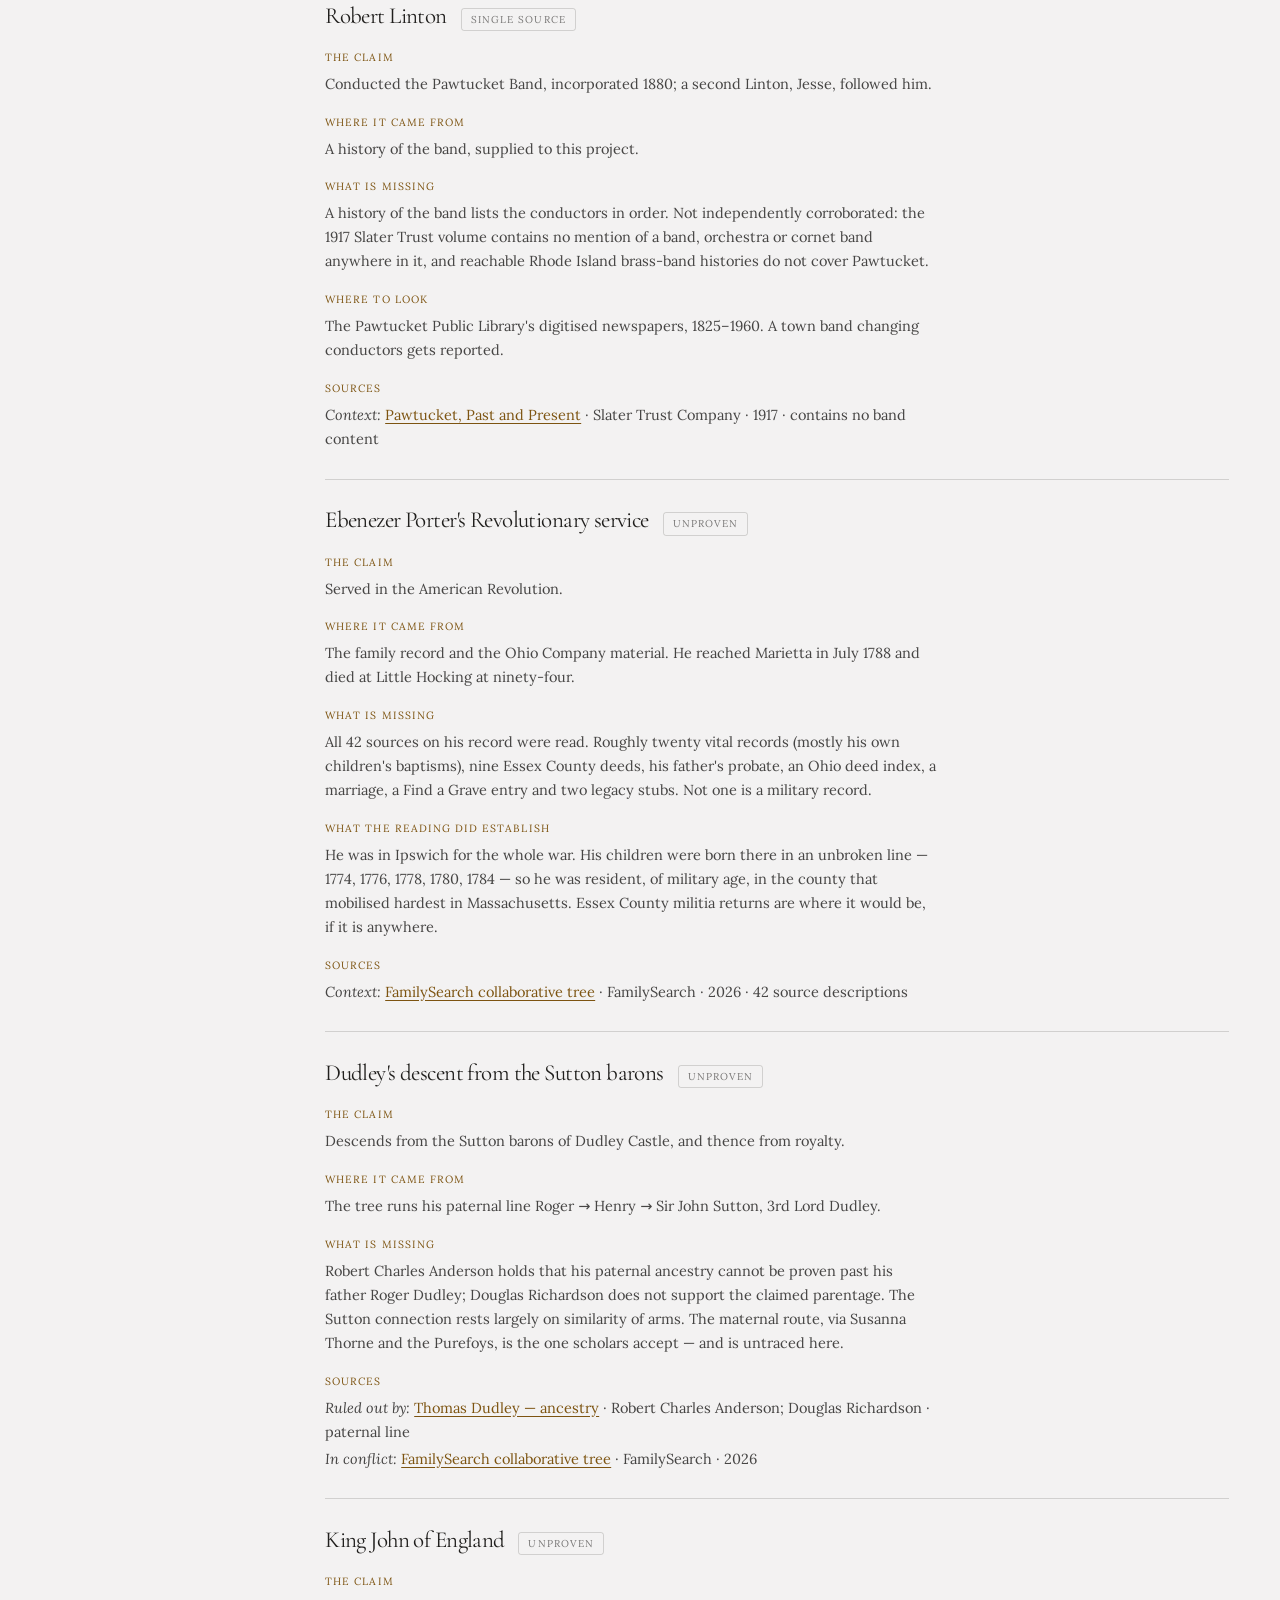
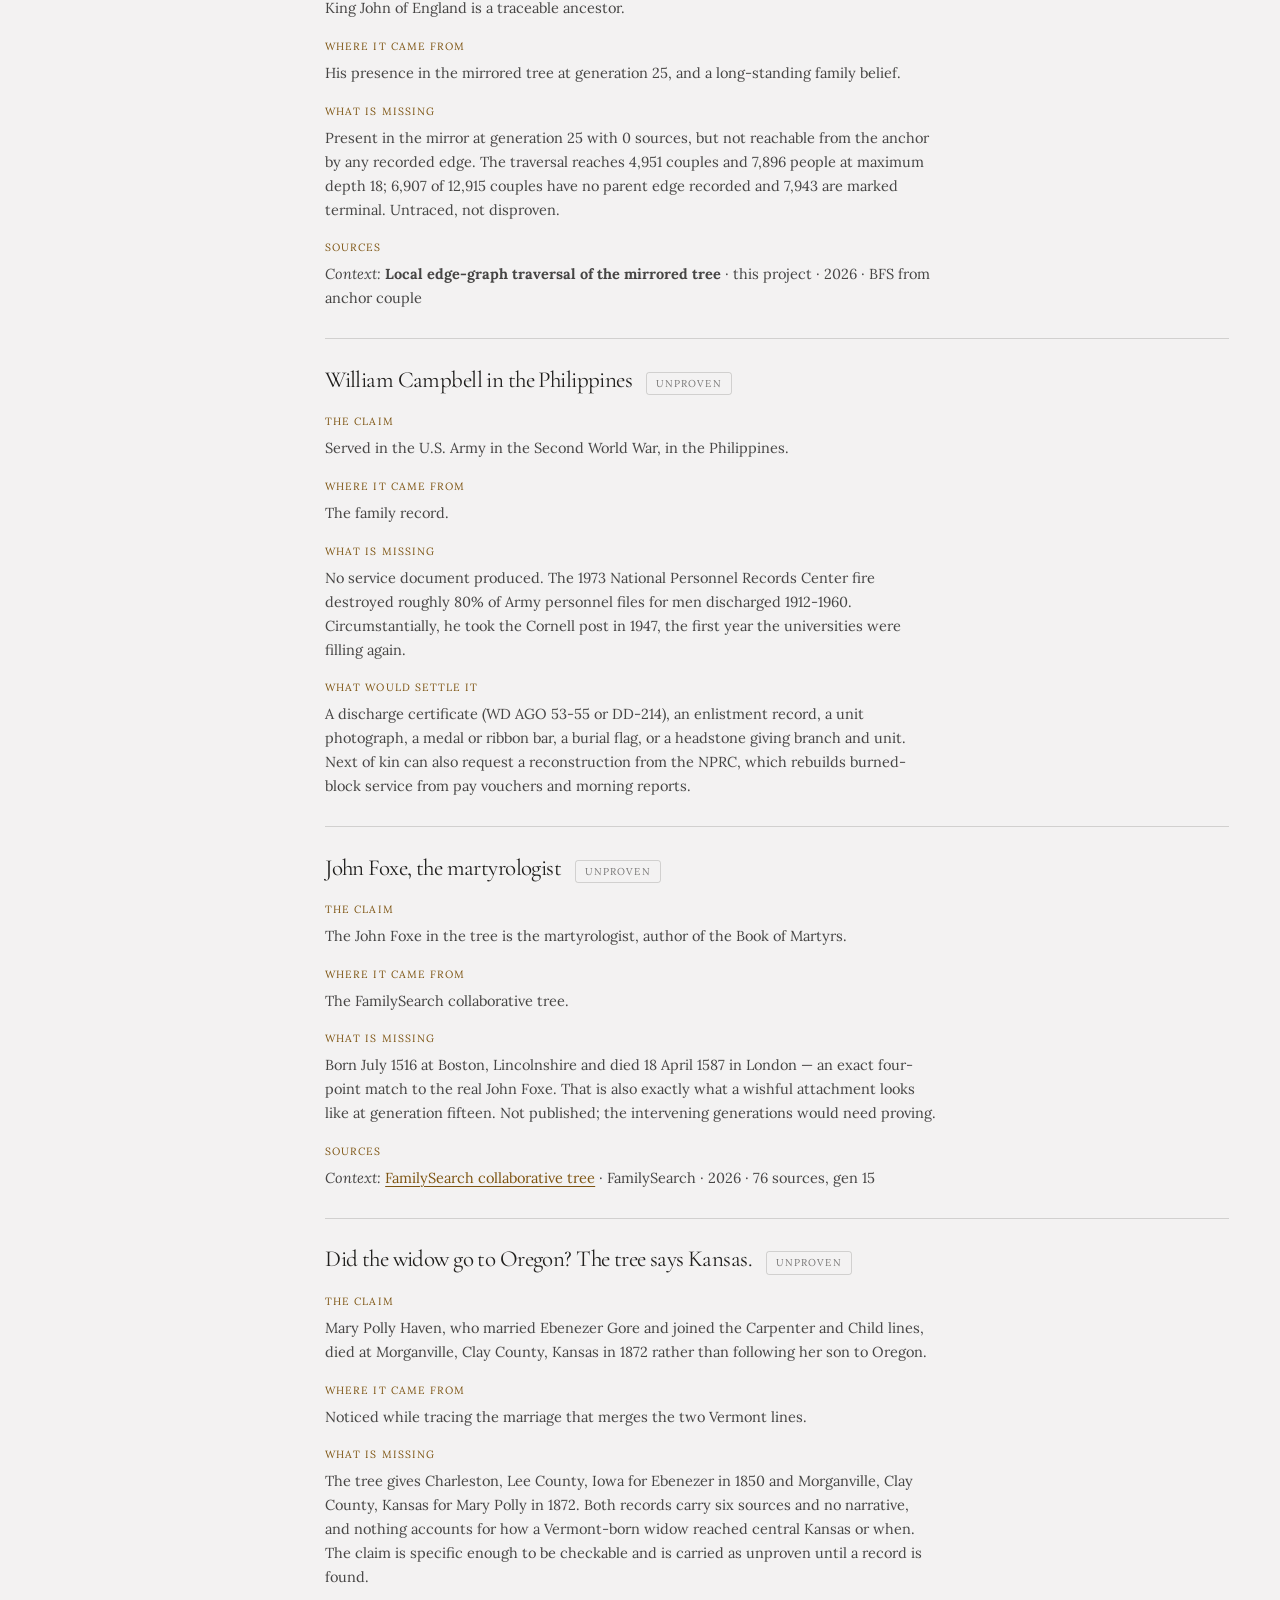
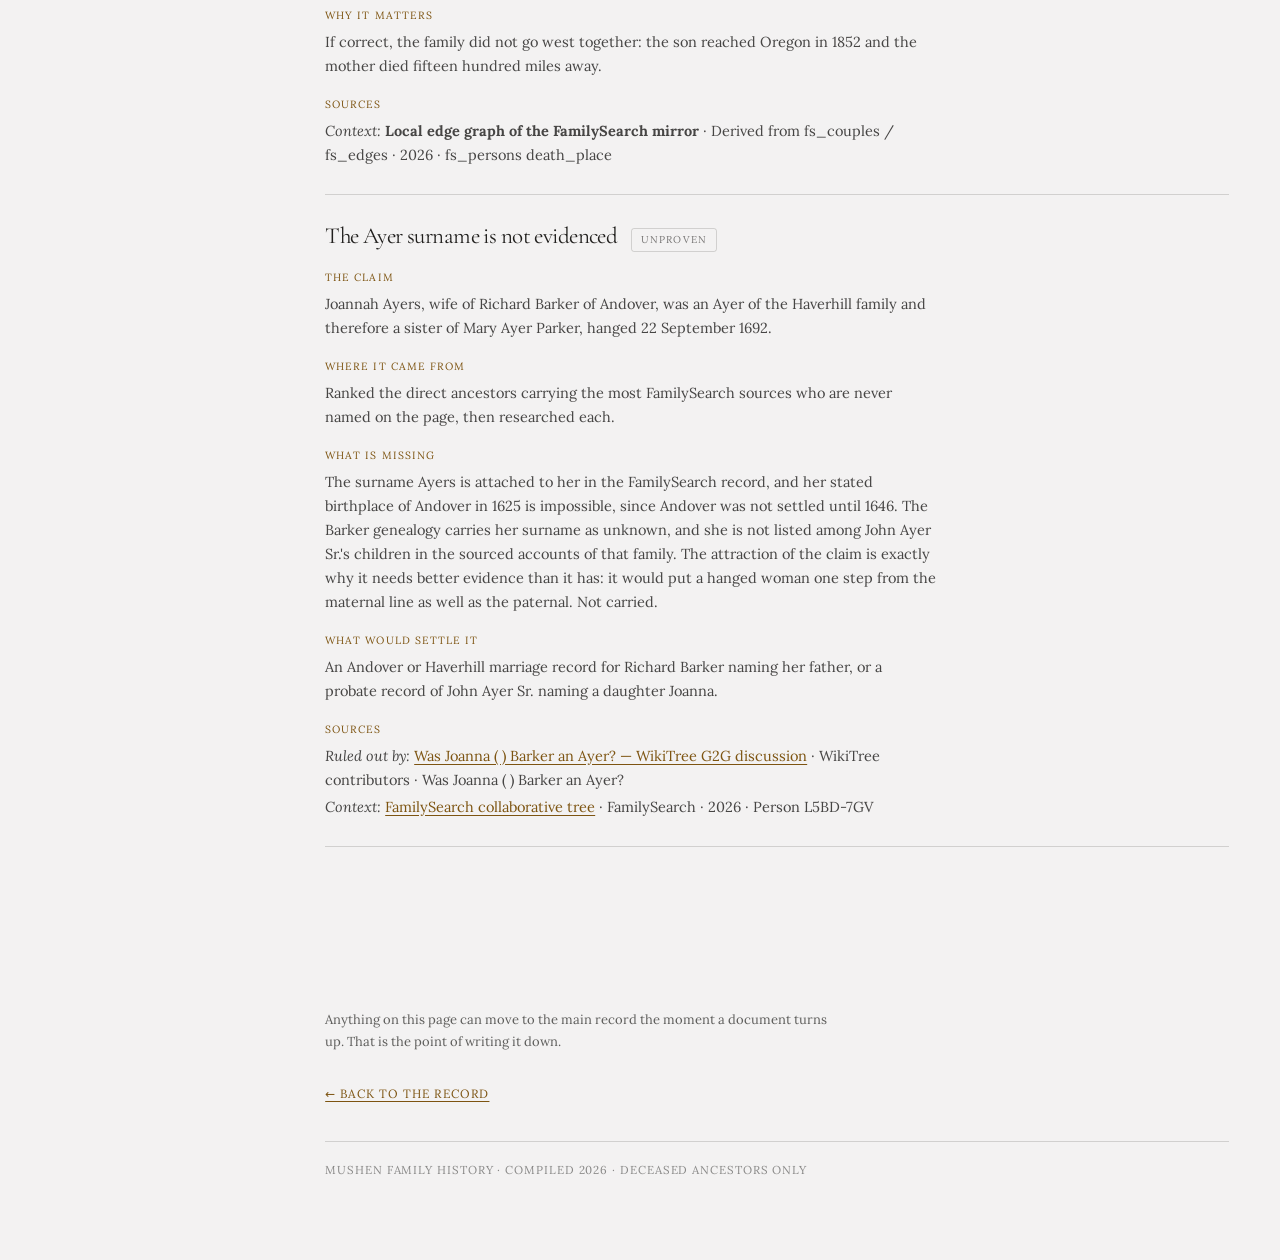
==== commit 07ba44d6: "Link only ancestors; remove the retractions Greg asked to drop Greg asked how non-ancestors were bei" ====
--- a/ruled-out.html
+++ b/ruled-out.html
@@ -33,7 +33,7 @@
     <div class="index-group">
       <p class="index-label">Rejected</p>
       <ul>
-        <li><a data-navlink href="#people">People who are not ancestors<span class="sub">11 entries</span></a></li>
+        <li><a data-navlink href="#people">People who are not ancestors<span class="sub">7 entries</span></a></li>
         <li><a data-navlink href="#dates">Impossible dates<span class="sub">1 entry</span></a></li>
       </ul>
     </div>
@@ -67,14 +67,14 @@
   <h1 class="display">Ruled out.</h1>
   <p class="dek">Family histories publish what survived. This is the other half — every
   claim this record considered and threw out, every portrait that turned out to be
-  somebody else, and every question still open. 31 entries, each with where it came
+  somebody else, and every question still open. 27 entries, each with where it came
   from and how it fell.</p>
   <p class="hint">Nothing on this page is on the main record</p>
 </header>
 
 <section class="stats" aria-label="Summary">
-  <div class="stat stat--accent"><b>31</b><span>Entries</span></div>
-  <div class="stat"><b>17</b><span>Rejected outright</span></div>
+  <div class="stat stat--accent"><b>27</b><span>Entries</span></div>
+  <div class="stat"><b>13</b><span>Rejected outright</span></div>
   <div class="stat"><b>4</b><span>Wrong faces</span></div>
   <div class="stat"><b>13</b><span>Still open</span></div>
 </section>
@@ -181,66 +181,6 @@
       <dd>None were removed. Each is now labeled collateral where they appear, because an aunt who died at Oriskany is still family — she is just not an ancestor, and the record should not blur the two.</dd>
       <dt>Sources</dt>
       <dd><em>Ruled out by:</em> <b>Local edge graph of the FamilySearch mirror</b> · Derived from fs_couples / fs_edges · 2026 · orphan-couple audit, generation 8</dd>
-    </dl>
-  </article>
-  <article class="claim">
-    <div class="claim-head"><h3>The Book of Martyrs is not in this family</h3><span class="verdict v-out">Rejected</span></div>
-    <dl>
-      <dt>The claim</dt>
-      <dd>The tree's John Foxe (1516-1587) of Boston, Lincolnshire, carries the identity of the martyrologist who wrote the Acts and Monuments, but the descent runs through a daughter he did not have.</dd>
-      <dt>Where it came from</dt>
-      <dd>Ranked the direct ancestors carrying the most FamilySearch sources who are never named on the page, then researched each.</dd>
-      <dt>How it was ruled out</dt>
-      <dd>The tree gives birth at Boston, Lincolnshire in July 1516 and death at London on 18 April 1587, which are the martyrologist's own dates and place, and then marries him to Frances Statham and descends through a daughter Ann Fox. The Dictionary of National Biography gives his wife as Agnes Randall, married at Charlecote on 3 February 1546-7, and names his children as Samuel, Simeon, Rafe, Mary, and an unnamed daughter born in Flanders in 1555. No Ann. Either the wife and daughter belong to a different John Fox onto whom the martyrologist's vital record has been copied, or the descent is invented. The line is not carried.</dd>
-      <dt>What this costs</dt>
-      <dd>Six generations hang below Ann Fox on this line, through Jollye, Pakeman, Wythe and Perkins. Refuting the top does not refute them, but it removes the reason anyone was interested.</dd>
-      <dt>Sources</dt>
-      <dd><em>Ruled out by:</em> <a href="https://en.wikisource.org/wiki/Dictionary_of_National_Biography,_1885-1900/Foxe,_John" rel="noopener">Dictionary of National Biography, 1885-1900: Foxe, John</a> · Sidney Lee (ed.); article by Sidney Lee · 1889 · John Foxe, DNB 1885-1900</dd>
-      <dd><em>Context:</em> <a href="https://www.familysearch.org/tree/" rel="noopener">FamilySearch collaborative tree</a> · FamilySearch · 2026 · Person L63R-MSW</dd>
-    </dl>
-  </article>
-  <article class="claim">
-    <div class="claim-head"><h3>Not that Mary Osgood</h3><span class="verdict v-out">Rejected</span></div>
-    <dl>
-      <dt>The claim</dt>
-      <dd>Mary Osgood, wife of the ancestor John Lovejoy of Andover, was the Mary Osgood who confessed at Salem in September 1692 and recanted before Increase Mather.</dd>
-      <dt>Where it came from</dt>
-      <dd>Ranked the direct ancestors carrying the most FamilySearch sources who are never named on the page, then researched each.</dd>
-      <dt>How it was ruled out</dt>
-      <dd>Two different women. The accused Mary Osgood was Mary Clements, wife of Captain John Osgood of Andover, examined 8 September 1692, jailed fifteen weeks and bailed on 20 December. The ancestor Mary Osgood was born about 1633 to Christopher Osgood Sr. and Mary Everatt of Ipswich and married John Lovejoy in 1651. Shared surname and shared town, nothing more.</dd>
-      <dt>Why it was worth checking</dt>
-      <dd>The Lovejoy, Abbott, Farnum and Barker marriages put four of this line's families inside Andover in 1692, so any Andover surname in the tree has to be tested against the trial record rather than assumed clear.</dd>
-      <dt>Sources</dt>
-      <dd><em>Ruled out by:</em> <a href="https://salem.lib.virginia.edu/n96.html" rel="noopener">SWP No. 096: Mary Osgood</a> · Salem Witch Trials Documentary Archive · SWP No. 096: Mary Osgood</dd>
-      <dd><em>Supported by:</em> <b>Local edge graph of the FamilySearch mirror</b> · Derived from fs_couples / fs_edges · 2026 · Parents of MWGZ-MXZ</dd>
-    </dl>
-  </article>
-  <article class="claim">
-    <div class="claim-head"><h3>Not the governor's Bradstreets</h3><span class="verdict v-out">Rejected</span></div>
-    <dl>
-      <dt>The claim</dt>
-      <dd>Mary Bradstreet, who married the ancestor John Kimball, was of the family of Governor Simon Bradstreet and the poet Anne Bradstreet.</dd>
-      <dt>Where it came from</dt>
-      <dd>Ranked the direct ancestors carrying the most FamilySearch sources who are never named on the page, then researched each.</dd>
-      <dt>How it was ruled out</dt>
-      <dd>She was a daughter of Humphrey Bradstreet of Ipswich, a separate and unconnected Bradstreet family. The governor's household is not in this line.</dd>
-      <dt>Sources</dt>
-      <dd><em>Ruled out by:</em> <b>Local edge graph of the FamilySearch mirror</b> · Derived from fs_couples / fs_edges · 2026 · Parents of LBF2-6ZH</dd>
-    </dl>
-  </article>
-  <article class="claim">
-    <div class="claim-head"><h3>Two soldiers linked to the wrong men</h3><span class="verdict v-out">Rejected</span></div>
-    <dl>
-      <dt>The claim</dt>
-      <dd>The record's links for Timothy Warner and Paul Plumer pointed at two men of the same names who died before the Revolution, crediting each with service he could not have performed.</dd>
-      <dt>Where it came from</dt>
-      <dd>Found while checking that every serviceman in the roster was linked.</dd>
-      <dt>How it was ruled out</dt>
-      <dd>Both names are carried by more than one person in this tree. The link for Timothy Warner resolved to a collateral relative who lived 1724-1760, fifteen years dead at Lexington, rather than the direct ancestor born 1763 whom the page's own text describes as twelve when the shooting started. The link for Paul Plumer resolved to a collateral who lived 1732-1771 rather than Major Paul Plumer (1746-1831), the direct ancestor whom the page's own text names as the husband of Hannah Woodbridge. The cause was in the generator: where two records reduced to the same name it chose between them on source count, which measures how many descendants went looking and says nothing about which man is meant. It now prefers a direct ancestor over a collateral, and refuses to link at all where two direct ancestors share a name, listing them for a human to resolve.</dd>
-      <dt>Why it matters more than a broken link</dt>
-      <dd>A reader following either link reached an appendix entry for a different person and was told, in effect, that this man served in the Revolution. That is the Stephen Fay error committed twice more, silently, by machine rather than by hand.</dd>
-      <dt>Sources</dt>
-      <dd><em>Ruled out by:</em> <b>Local edge graph of the FamilySearch mirror</b> · Derived from fs_couples / fs_edges · 2026 · Descent check on L4WZ-CTC and GQXQ-DX9</dd>
     </dl>
   </article>
 </section>
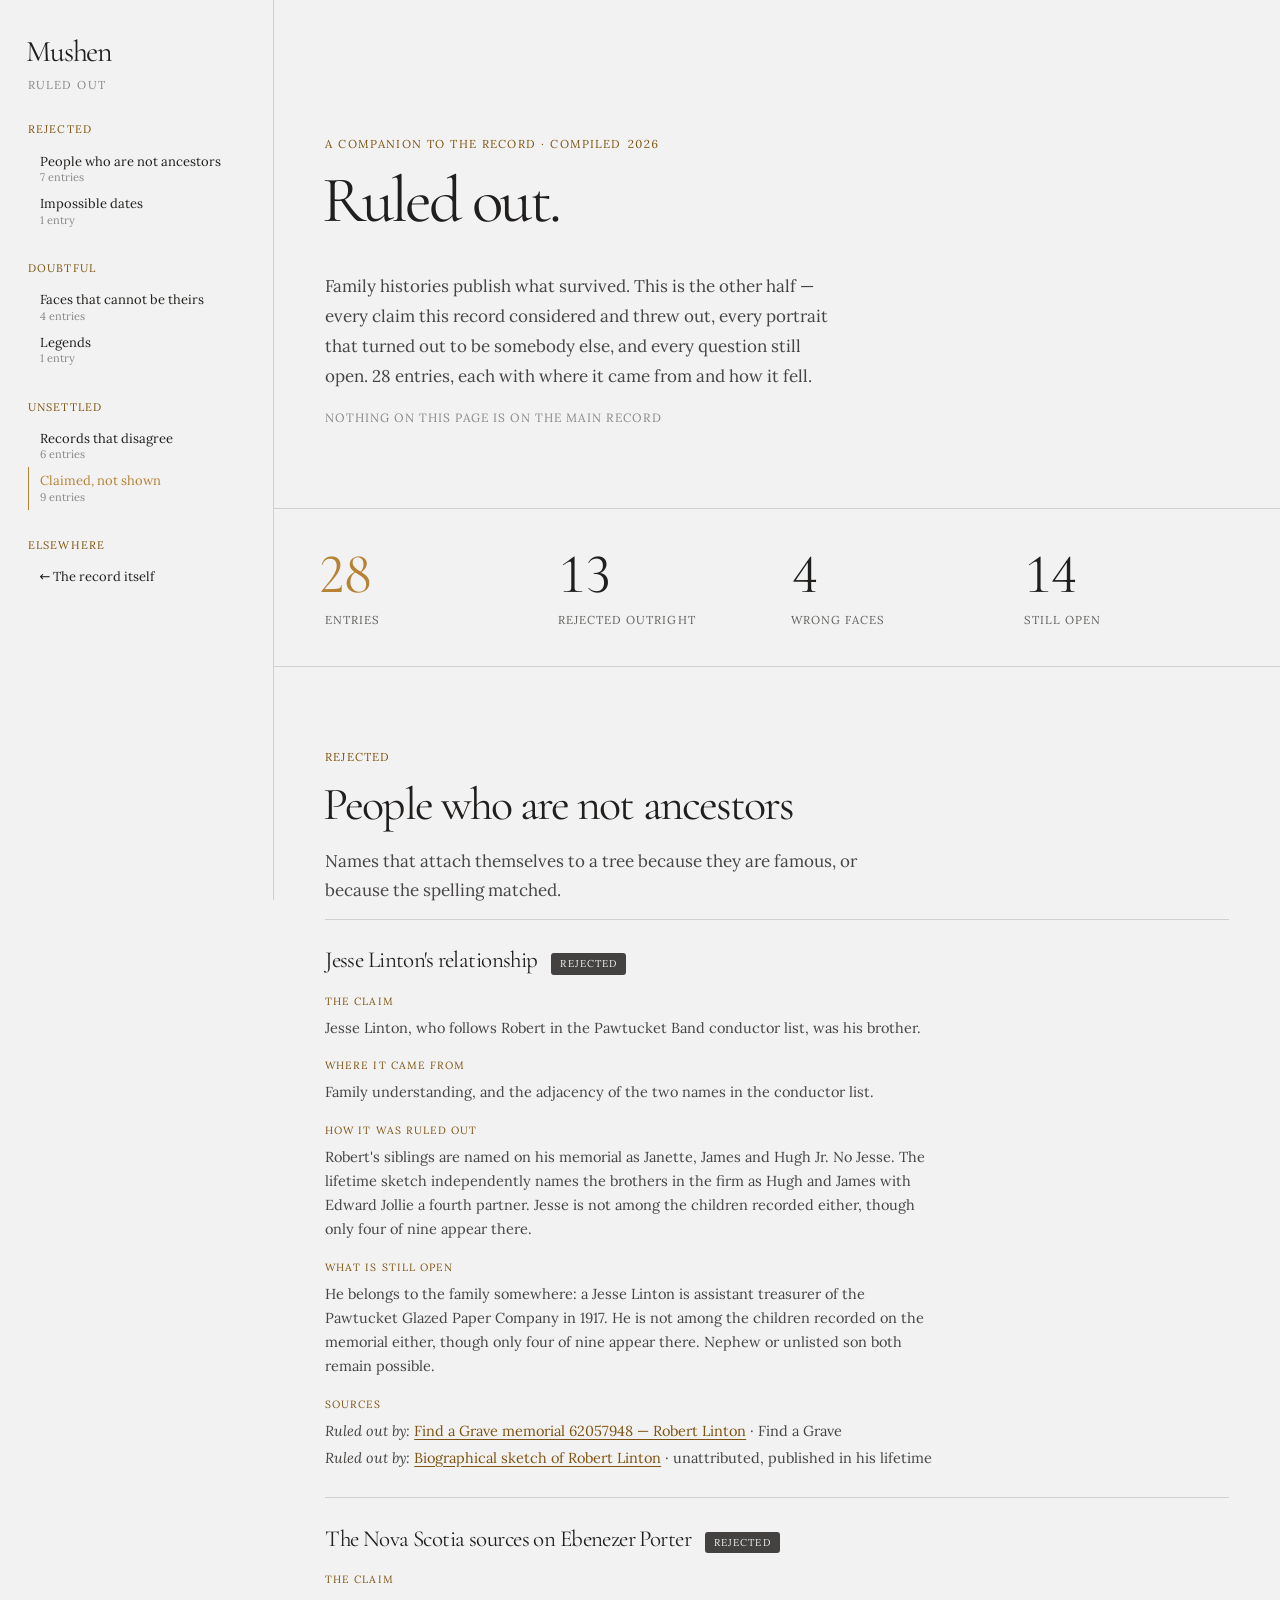
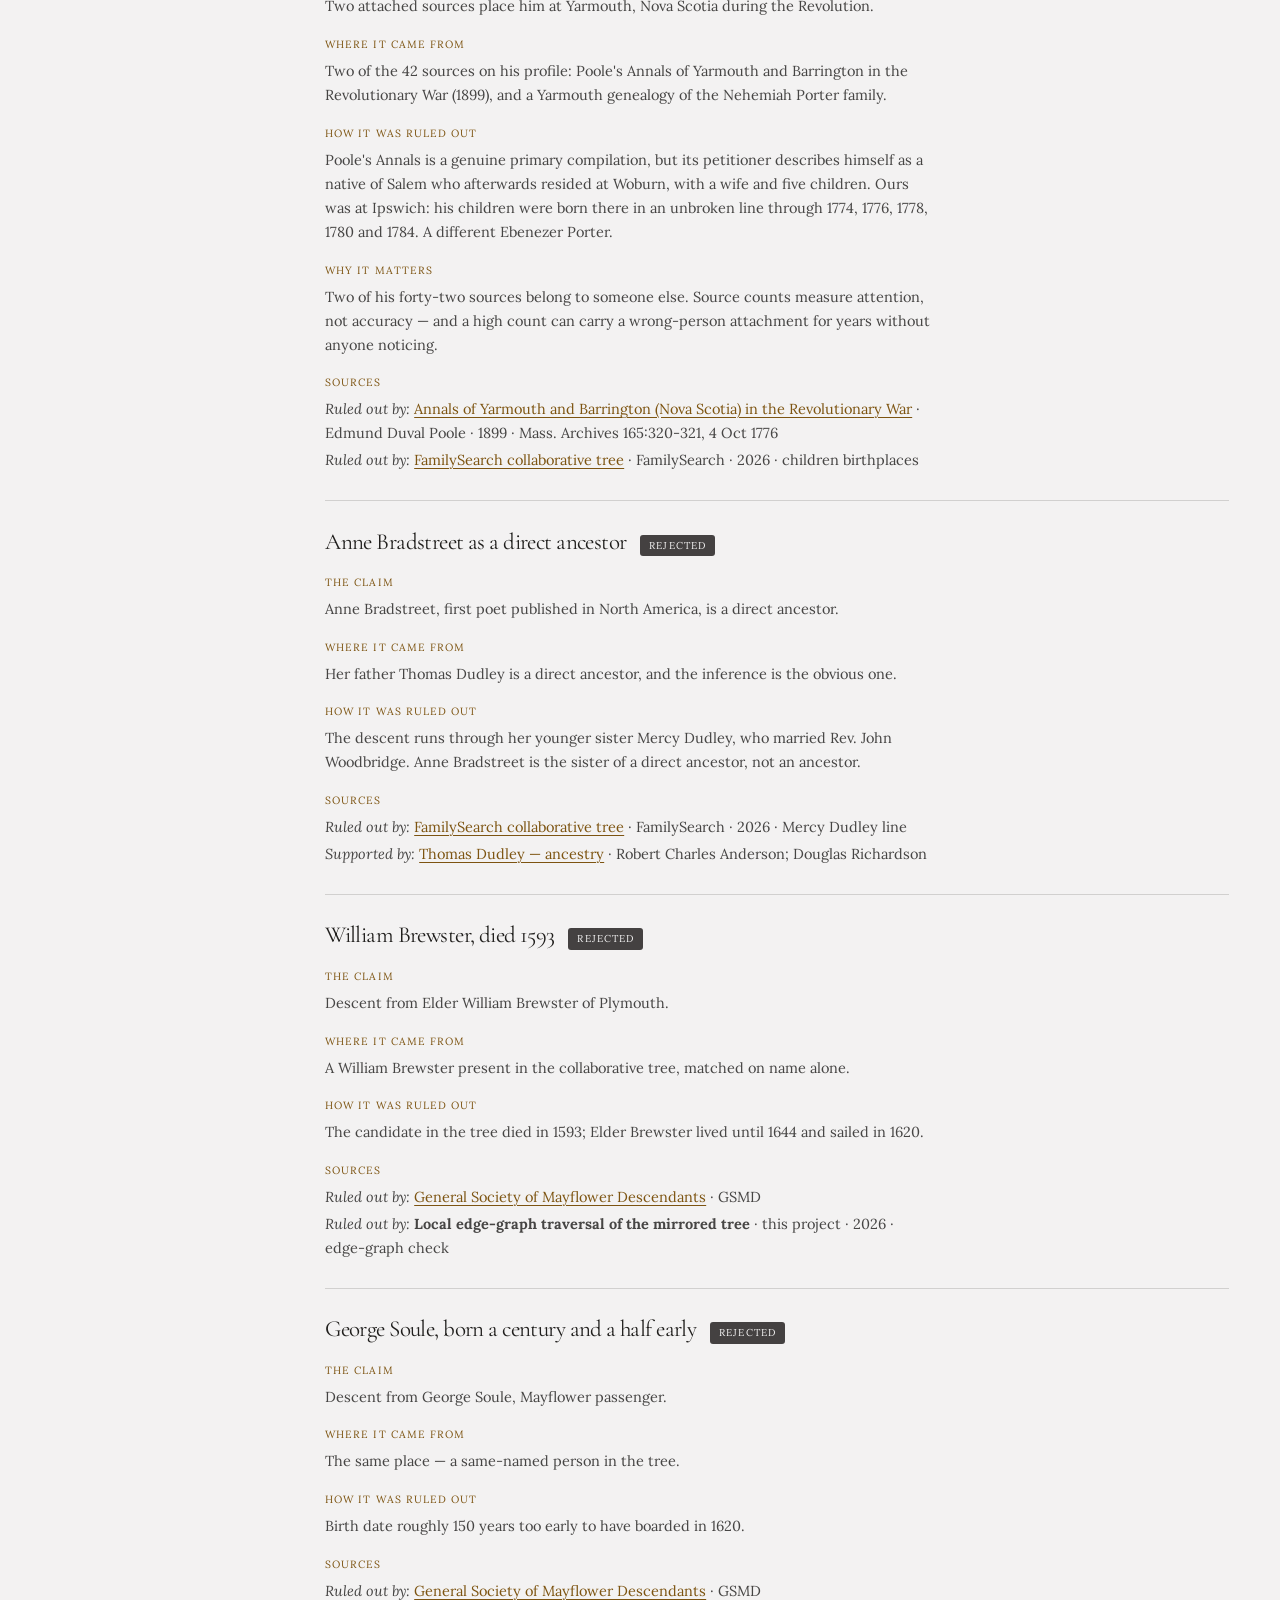
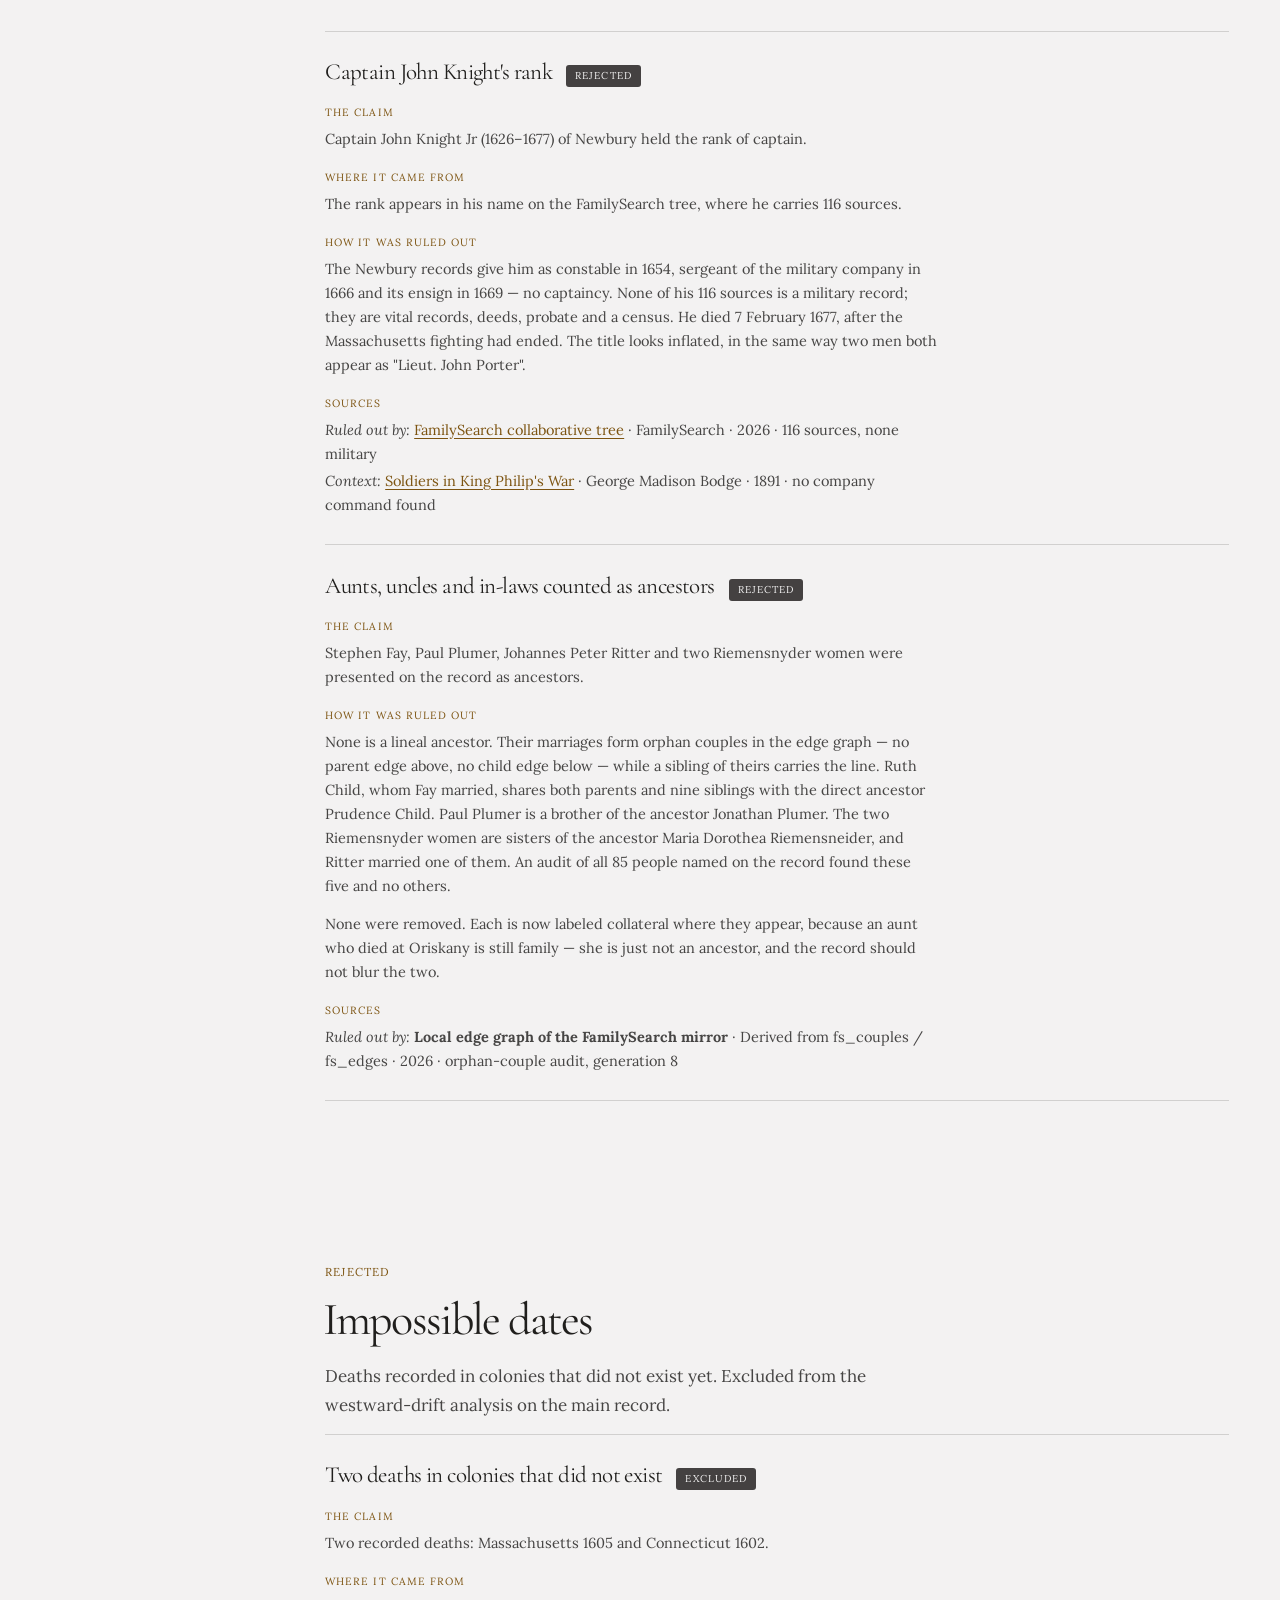
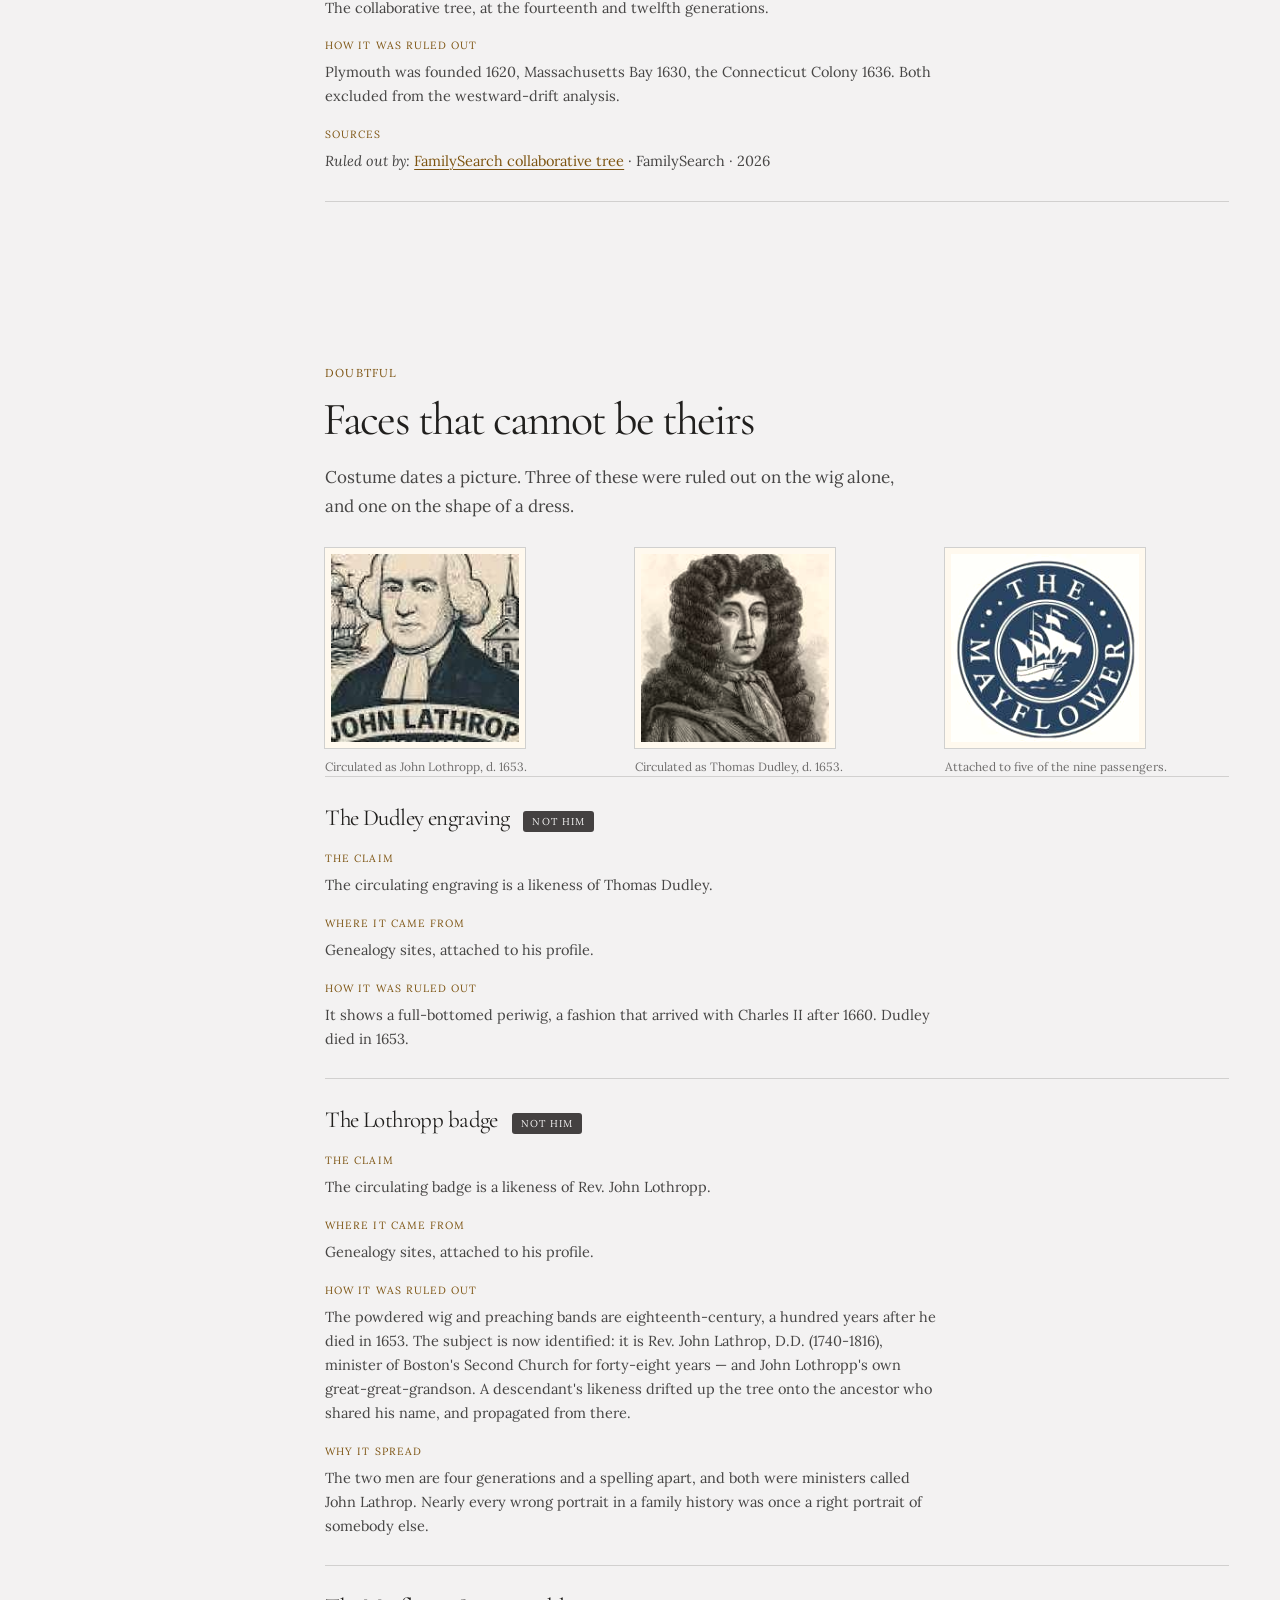
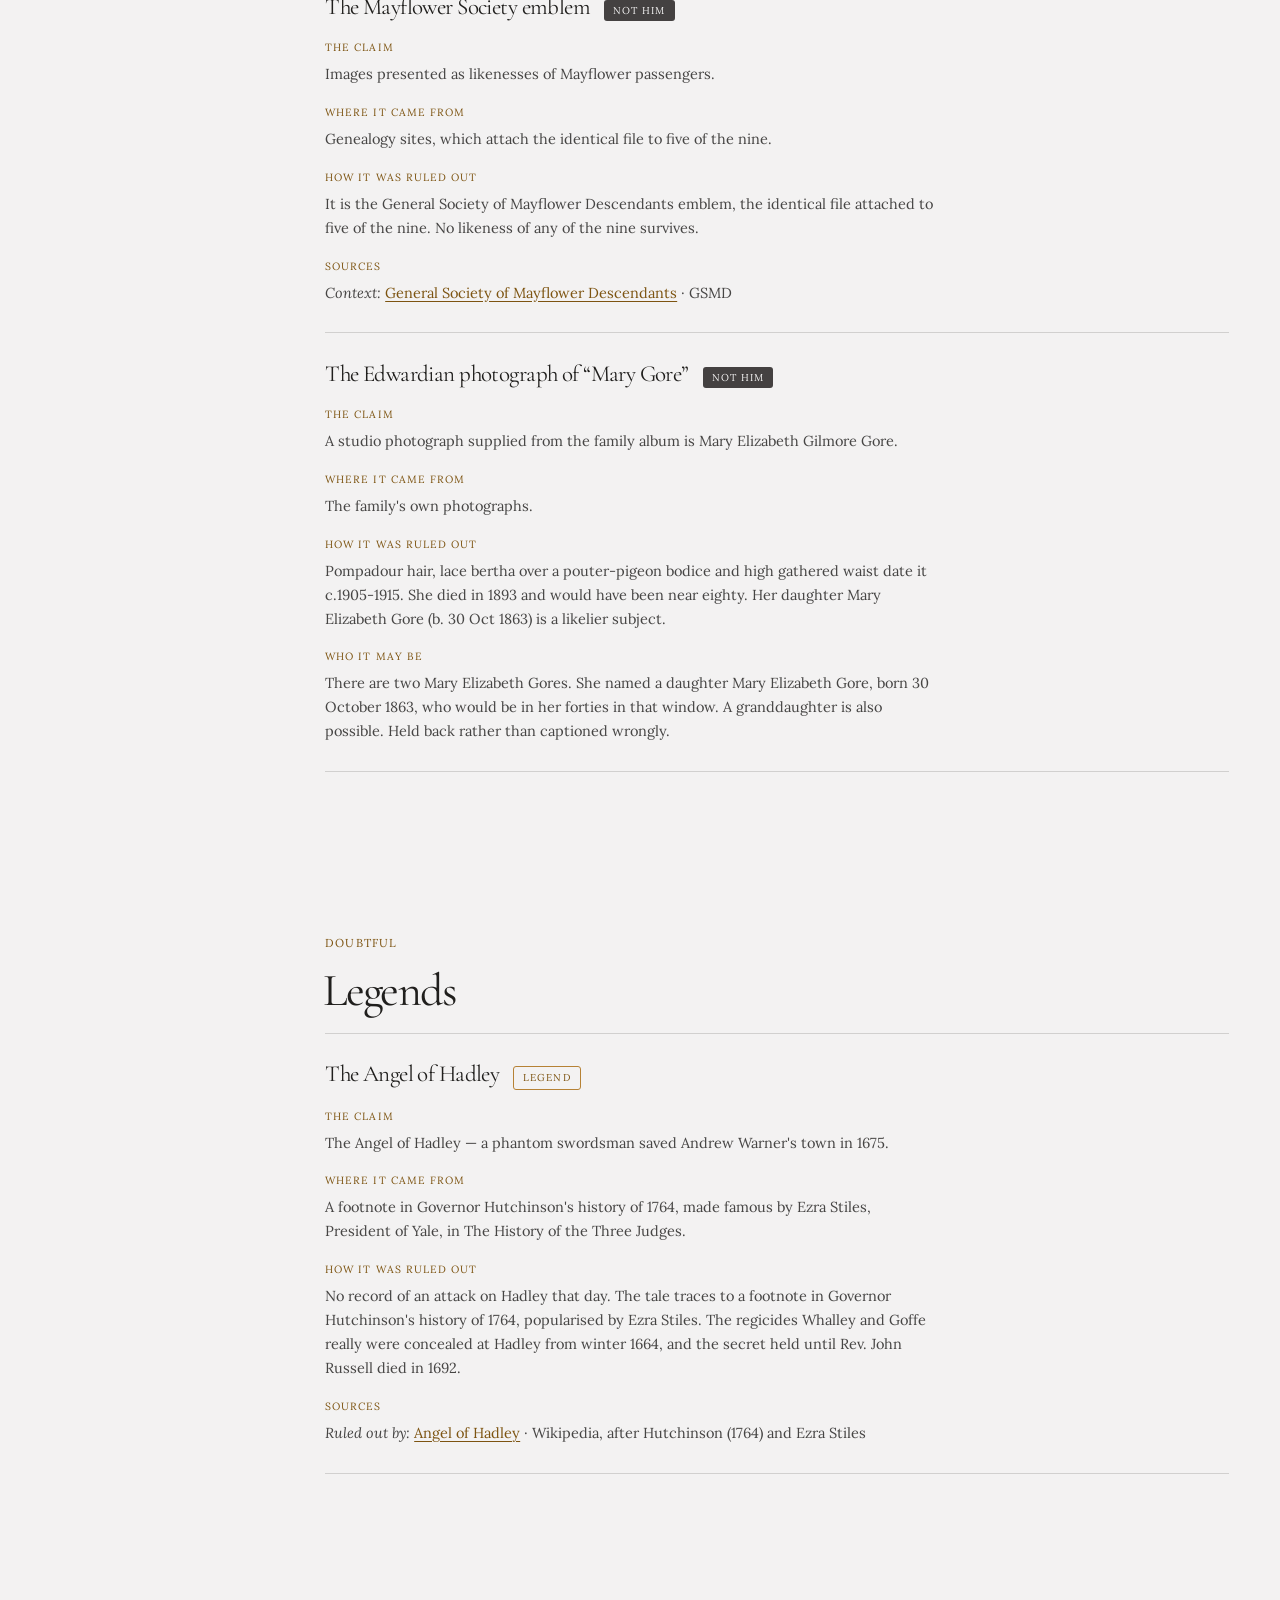
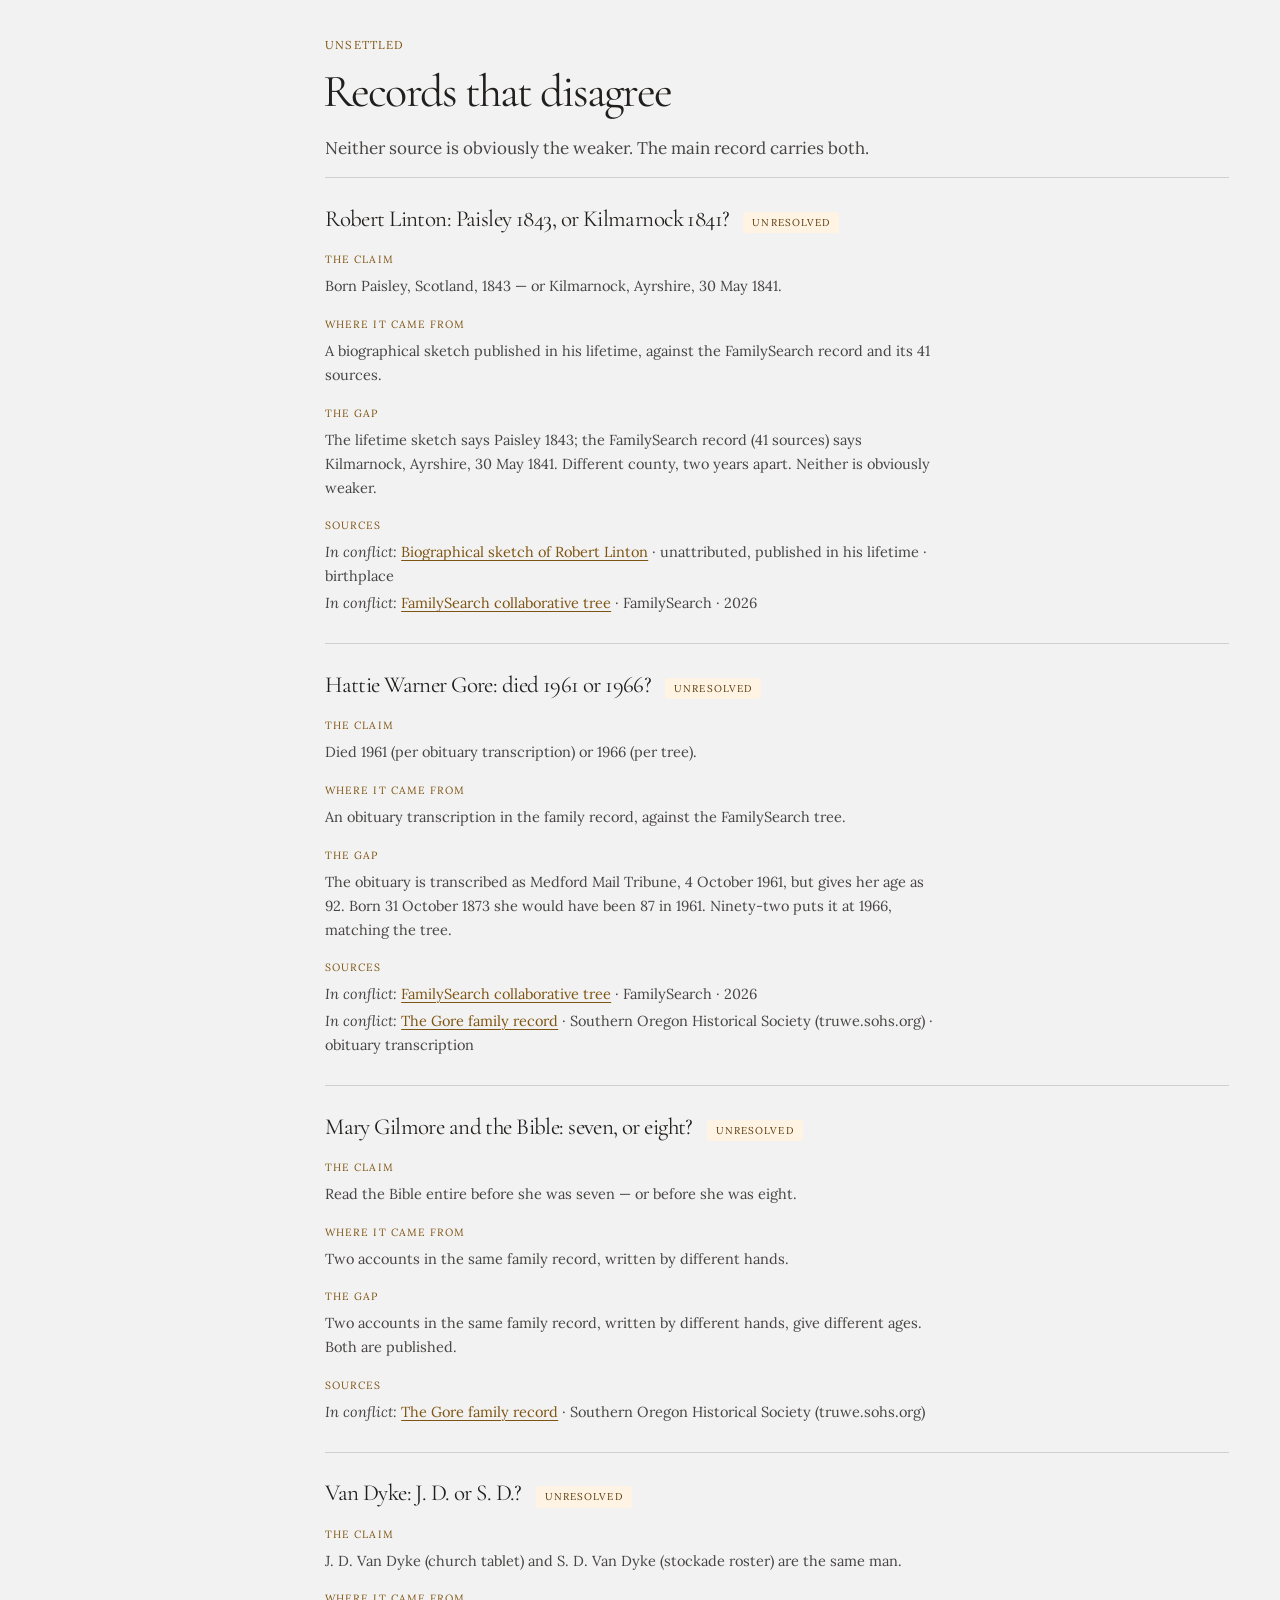
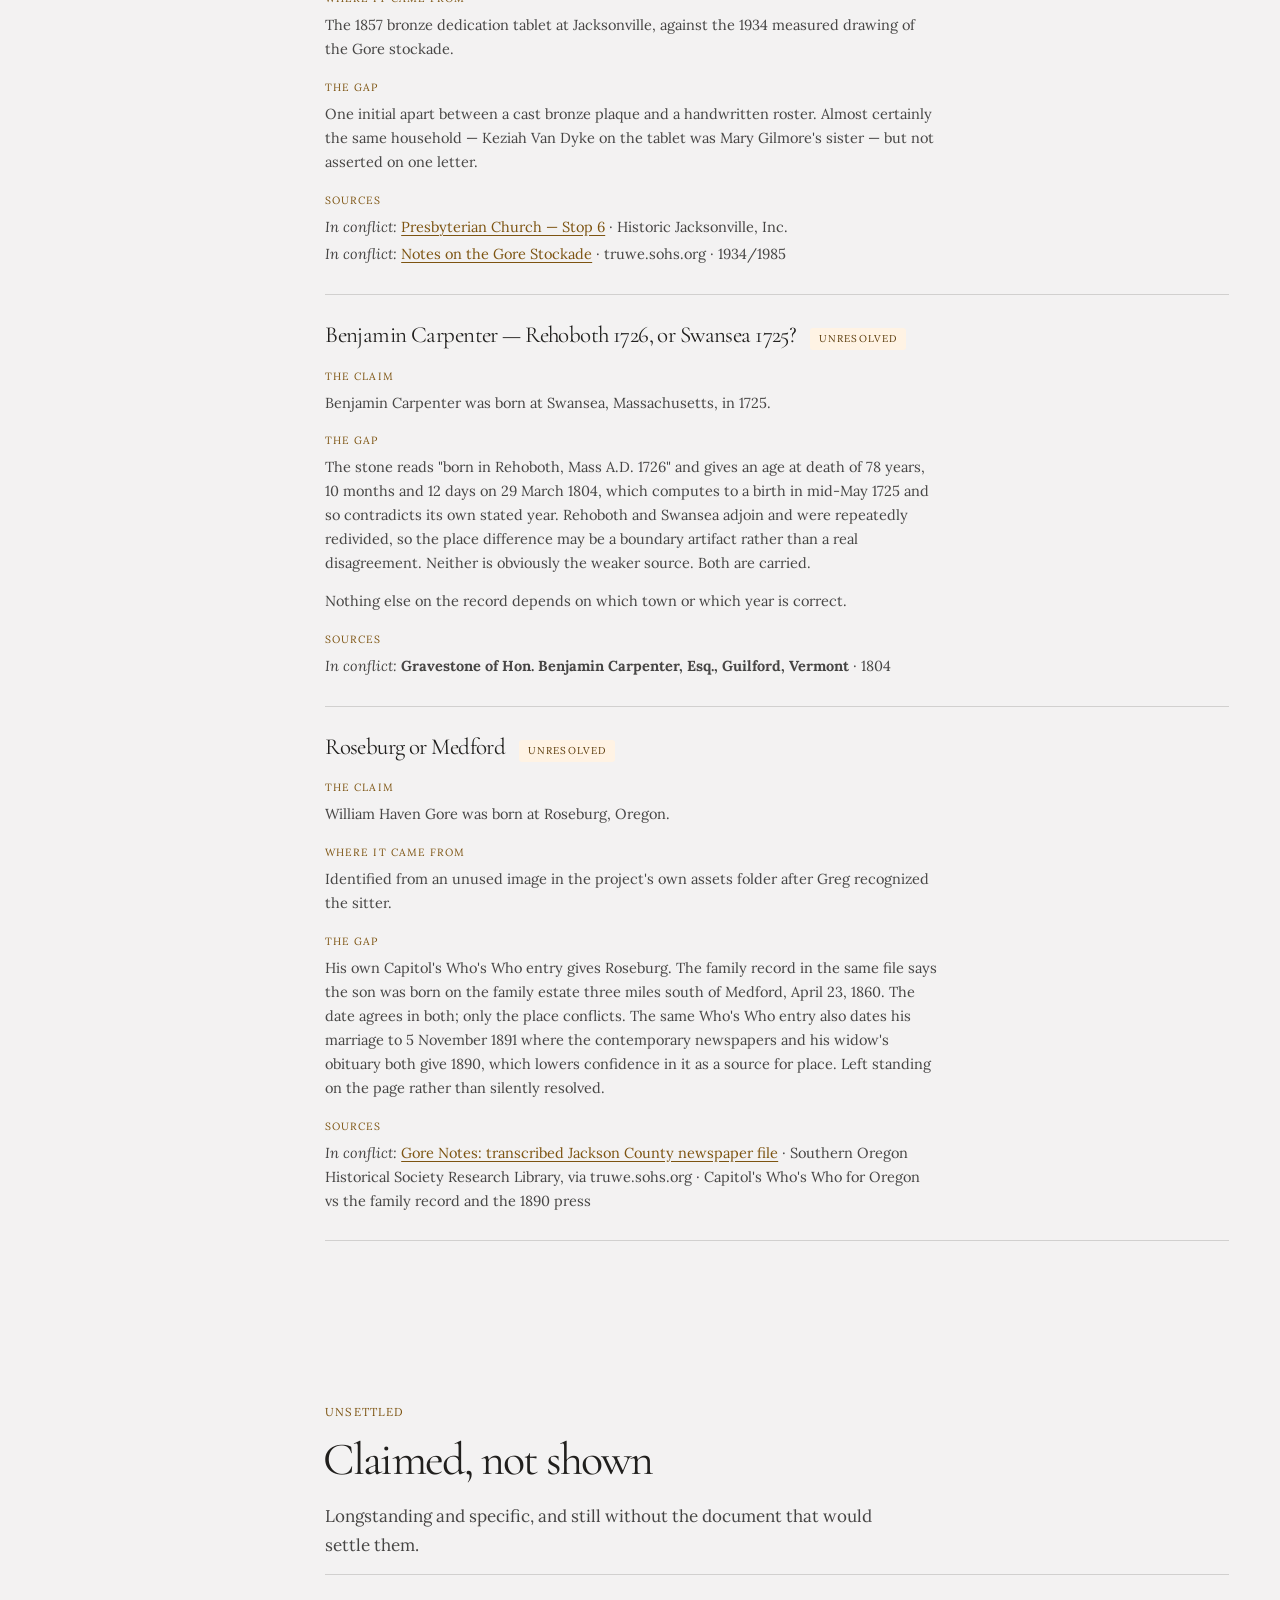
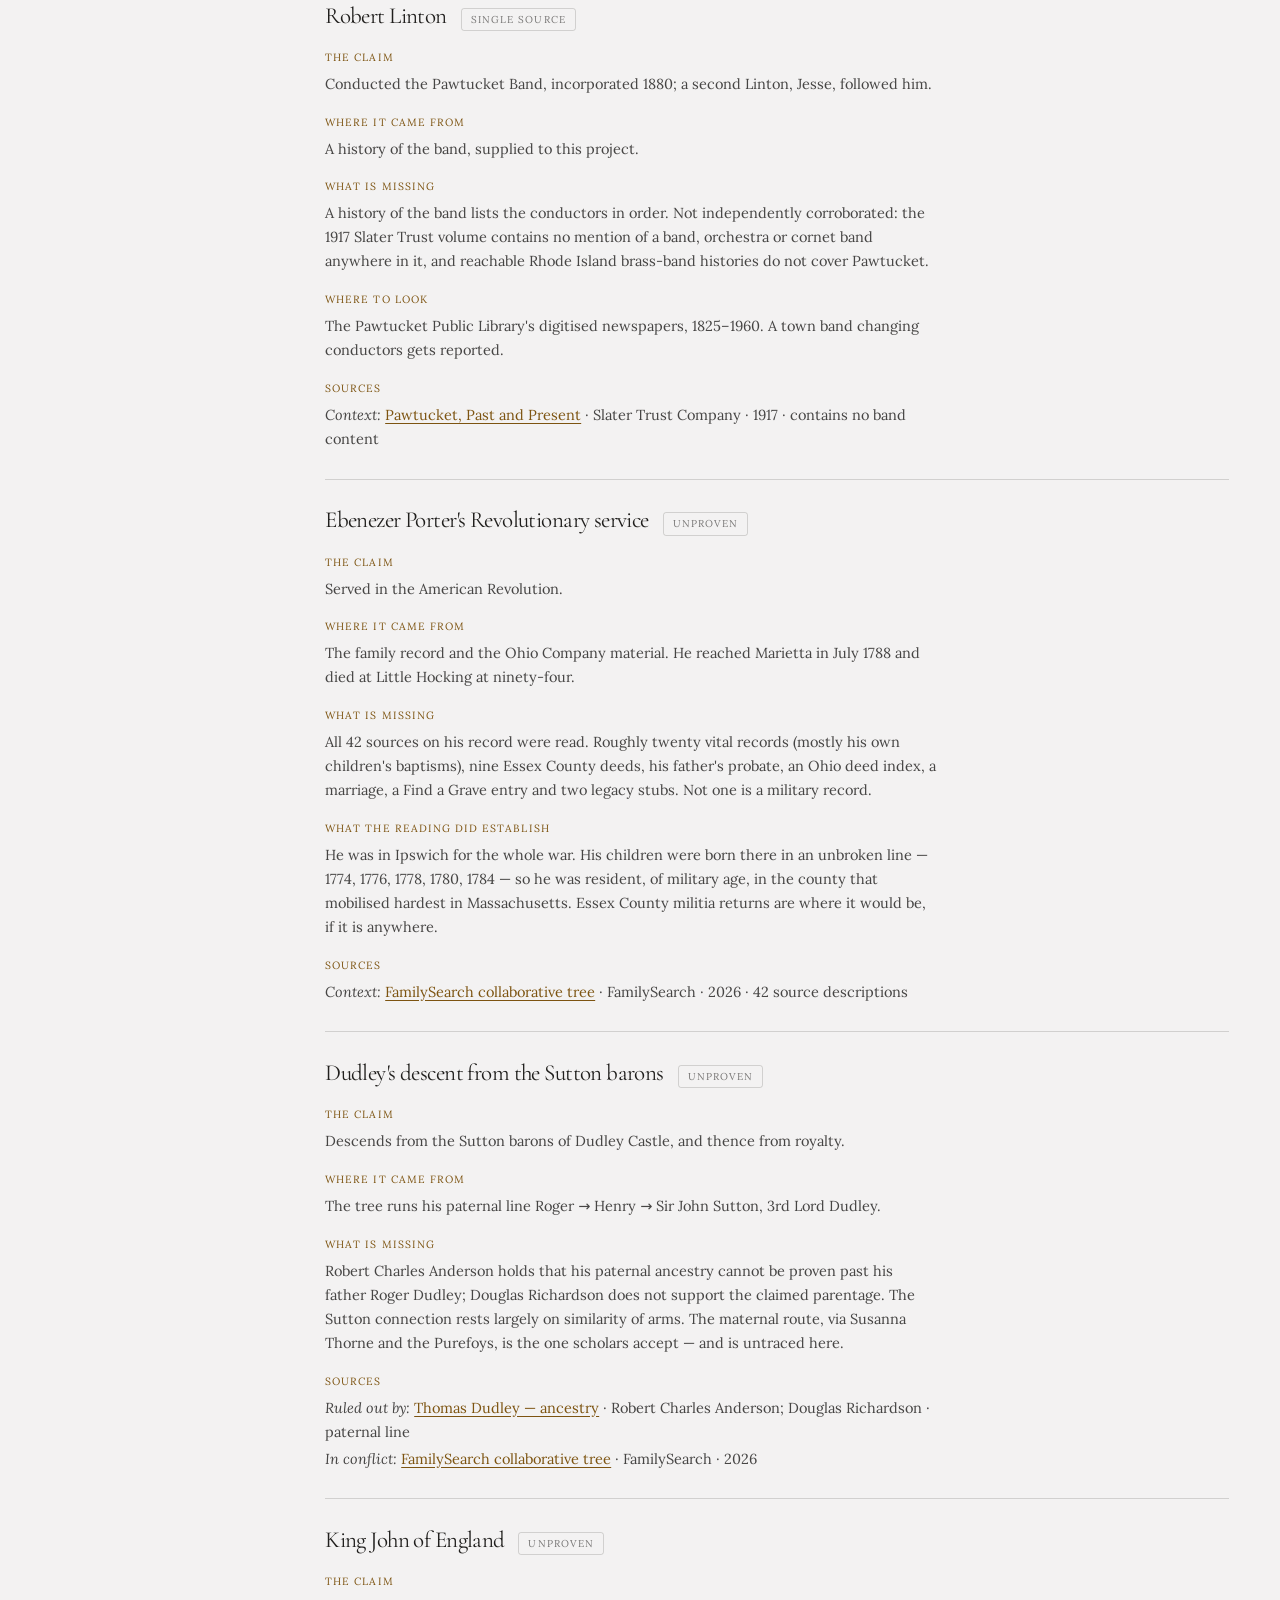
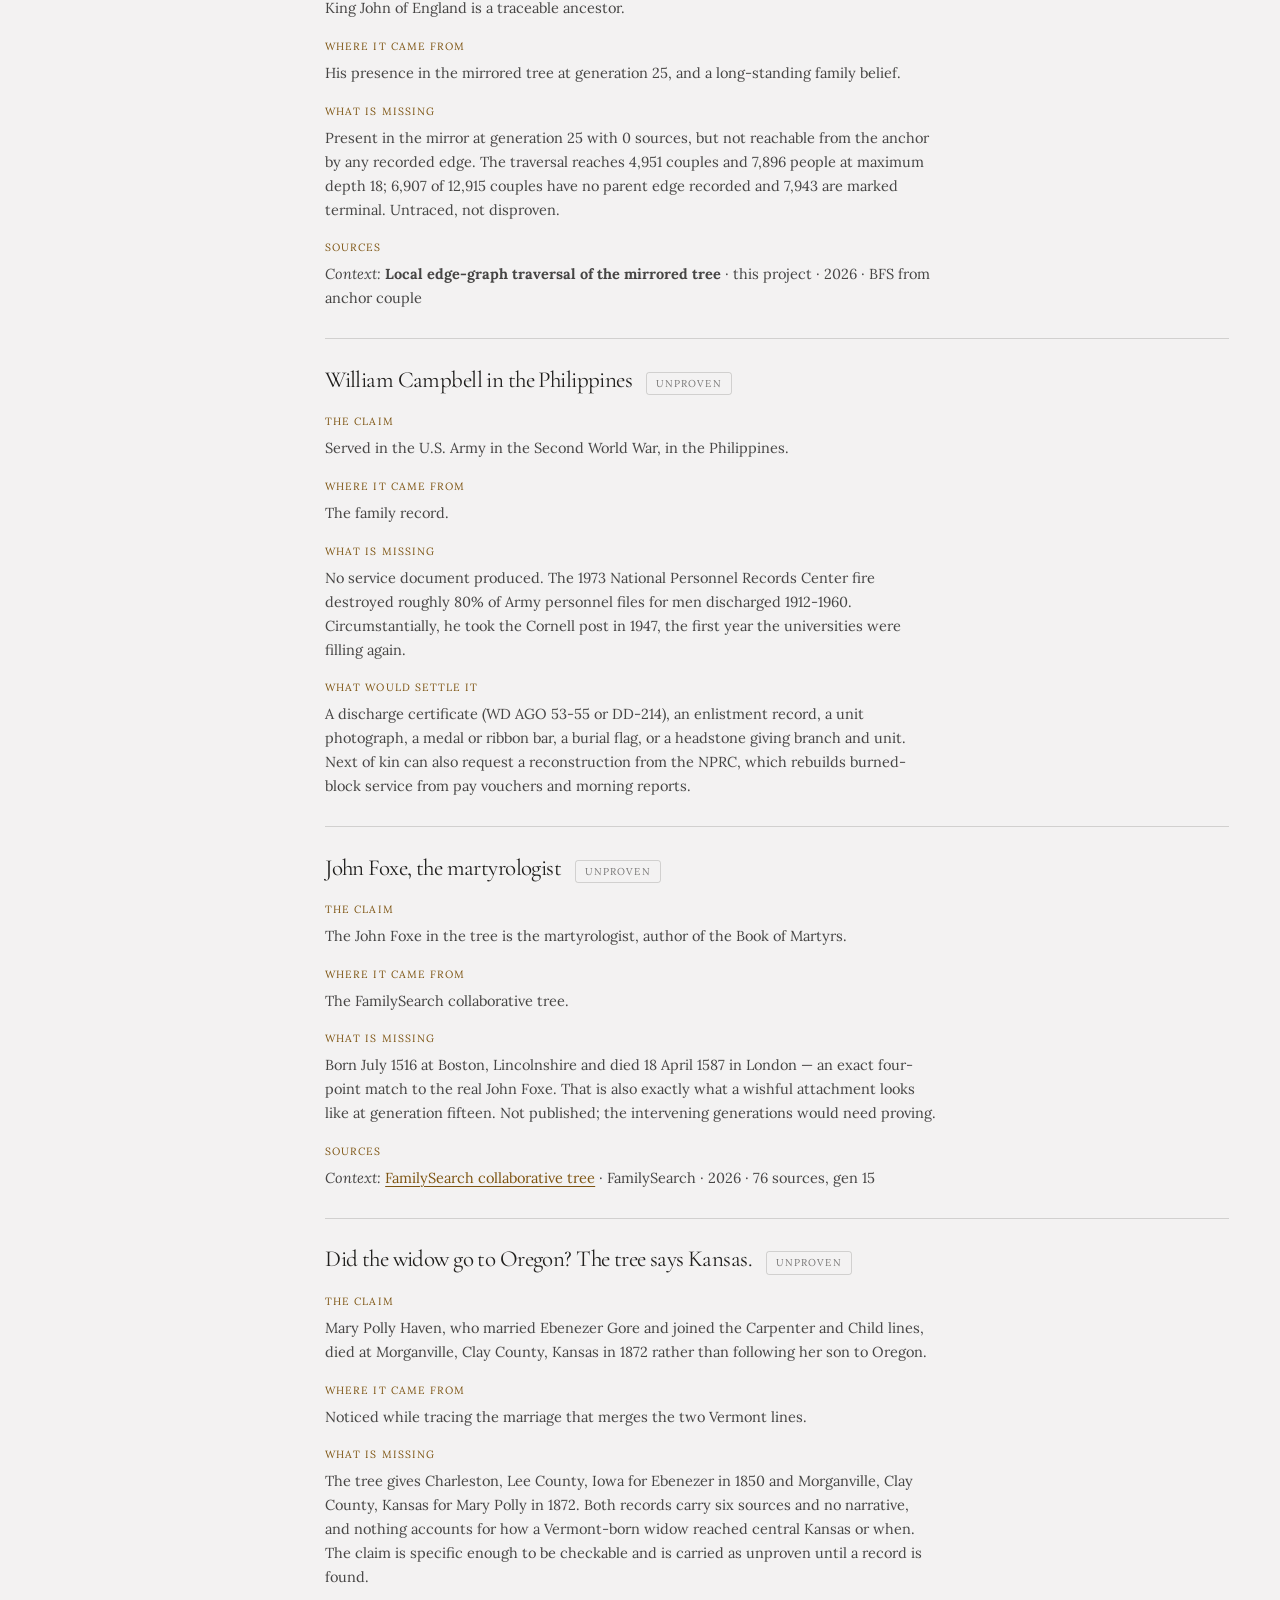
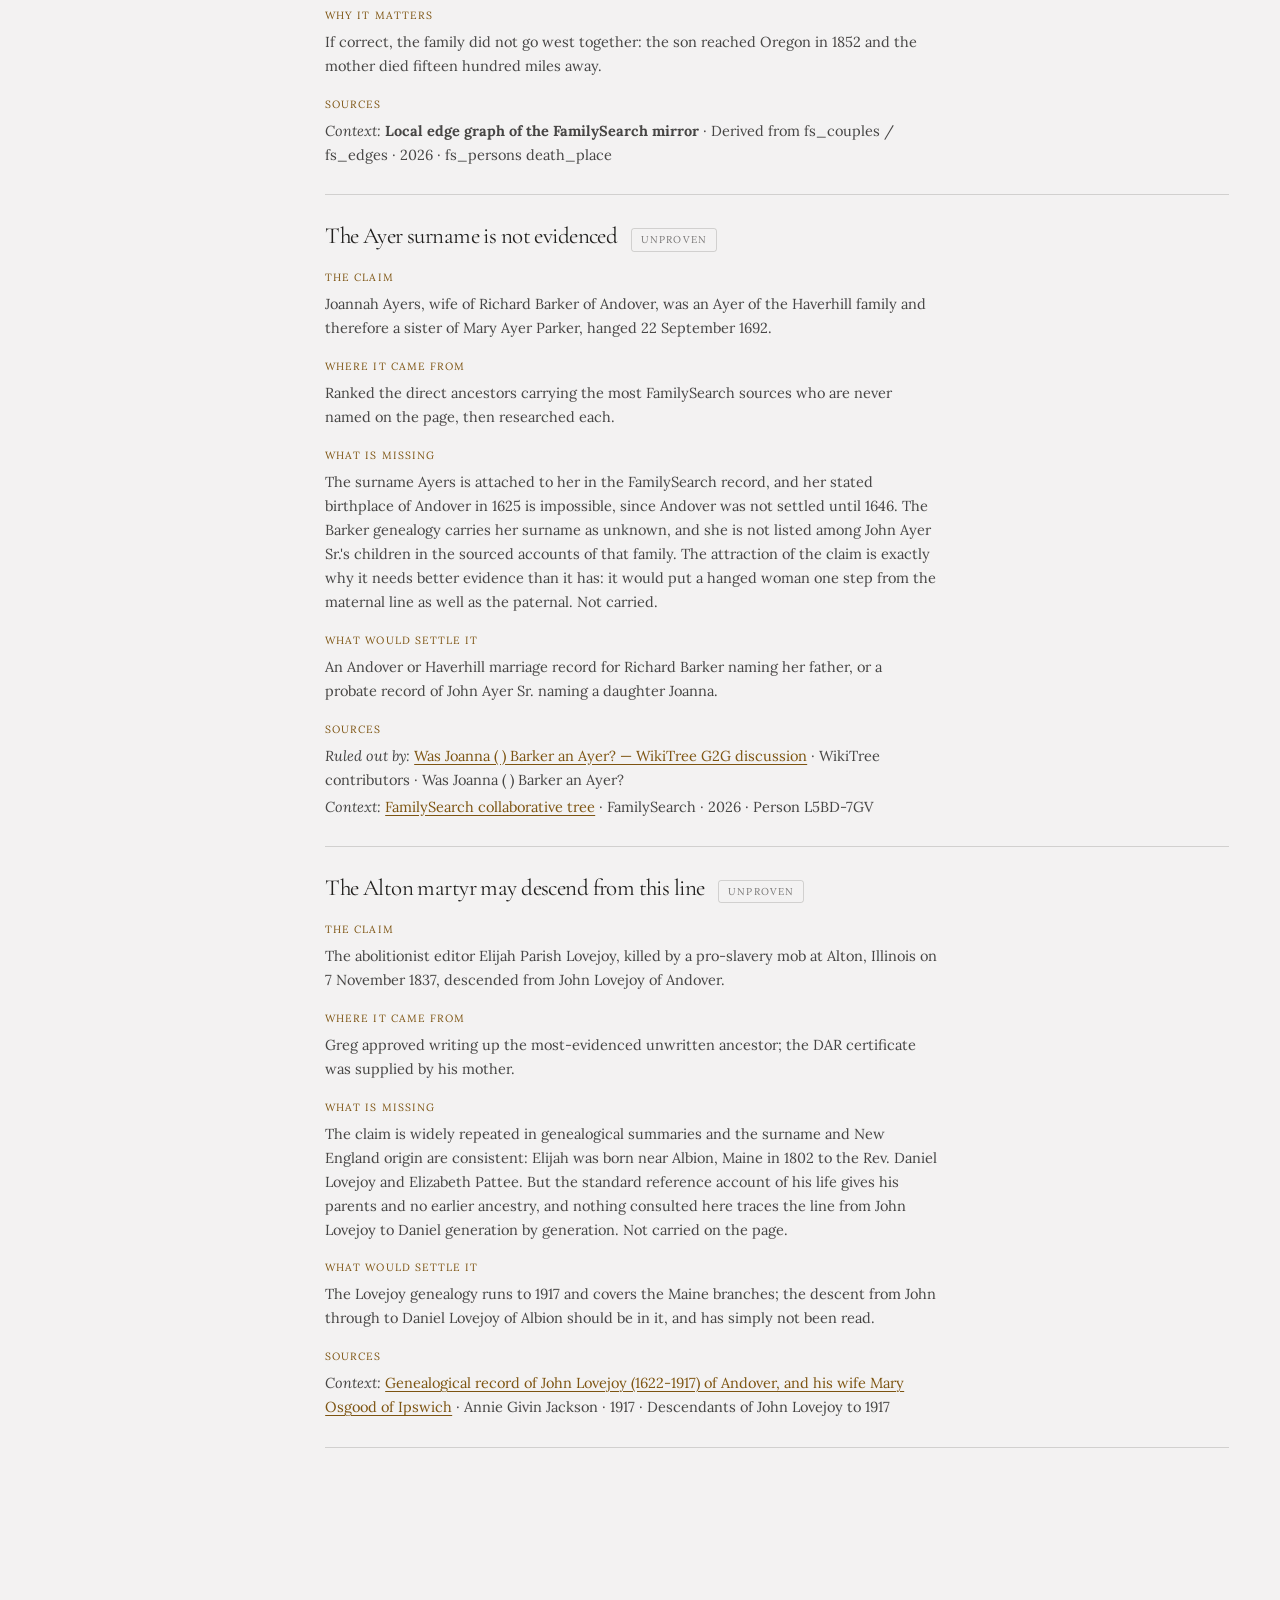
==== commit 1190d5ab: "Write John Lovejoy; confirm the DAR patriot from the certificate Lovejoy carries 120 sources, more t" ====
--- a/ruled-out.html
+++ b/ruled-out.html
@@ -48,7 +48,7 @@
       <p class="index-label">Unsettled</p>
       <ul>
         <li><a data-navlink href="#conflicts">Records that disagree<span class="sub">6 entries</span></a></li>
-        <li><a data-navlink href="#unproven">Claimed, not shown<span class="sub">8 entries</span></a></li>
+        <li><a data-navlink href="#unproven">Claimed, not shown<span class="sub">9 entries</span></a></li>
       </ul>
     </div>
     <div class="index-group">
@@ -67,16 +67,16 @@
   <h1 class="display">Ruled out.</h1>
   <p class="dek">Family histories publish what survived. This is the other half — every
   claim this record considered and threw out, every portrait that turned out to be
-  somebody else, and every question still open. 27 entries, each with where it came
+  somebody else, and every question still open. 28 entries, each with where it came
   from and how it fell.</p>
   <p class="hint">Nothing on this page is on the main record</p>
 </header>
 
 <section class="stats" aria-label="Summary">
-  <div class="stat stat--accent"><b>27</b><span>Entries</span></div>
+  <div class="stat stat--accent"><b>28</b><span>Entries</span></div>
   <div class="stat"><b>13</b><span>Rejected outright</span></div>
   <div class="stat"><b>4</b><span>Wrong faces</span></div>
-  <div class="stat"><b>13</b><span>Still open</span></div>
+  <div class="stat"><b>14</b><span>Still open</span></div>
 </section>
 
 <section data-anchor id="people">
@@ -488,6 +488,21 @@
       <dd><em>Context:</em> <a href="https://www.familysearch.org/tree/" rel="noopener">FamilySearch collaborative tree</a> · FamilySearch · 2026 · Person L5BD-7GV</dd>
     </dl>
   </article>
+  <article class="claim">
+    <div class="claim-head"><h3>The Alton martyr may descend from this line</h3><span class="verdict v-open">Unproven</span></div>
+    <dl>
+      <dt>The claim</dt>
+      <dd>The abolitionist editor Elijah Parish Lovejoy, killed by a pro-slavery mob at Alton, Illinois on 7 November 1837, descended from John Lovejoy of Andover.</dd>
+      <dt>Where it came from</dt>
+      <dd>Greg approved writing up the most-evidenced unwritten ancestor; the DAR certificate was supplied by his mother.</dd>
+      <dt>What is missing</dt>
+      <dd>The claim is widely repeated in genealogical summaries and the surname and New England origin are consistent: Elijah was born near Albion, Maine in 1802 to the Rev. Daniel Lovejoy and Elizabeth Pattee. But the standard reference account of his life gives his parents and no earlier ancestry, and nothing consulted here traces the line from John Lovejoy to Daniel generation by generation. Not carried on the page.</dd>
+      <dt>What would settle it</dt>
+      <dd>The Lovejoy genealogy runs to 1917 and covers the Maine branches; the descent from John through to Daniel Lovejoy of Albion should be in it, and has simply not been read.</dd>
+      <dt>Sources</dt>
+      <dd><em>Context:</em> <a href="https://archive.org/details/genealogicalreco00jack" rel="noopener">Genealogical record of John Lovejoy (1622-1917) of Andover, and his wife Mary Osgood of Ipswich</a> · Annie Givin Jackson · 1917 · Descendants of John Lovejoy to 1917</dd>
+    </dl>
+  </article>
 </section>
 
 <section>
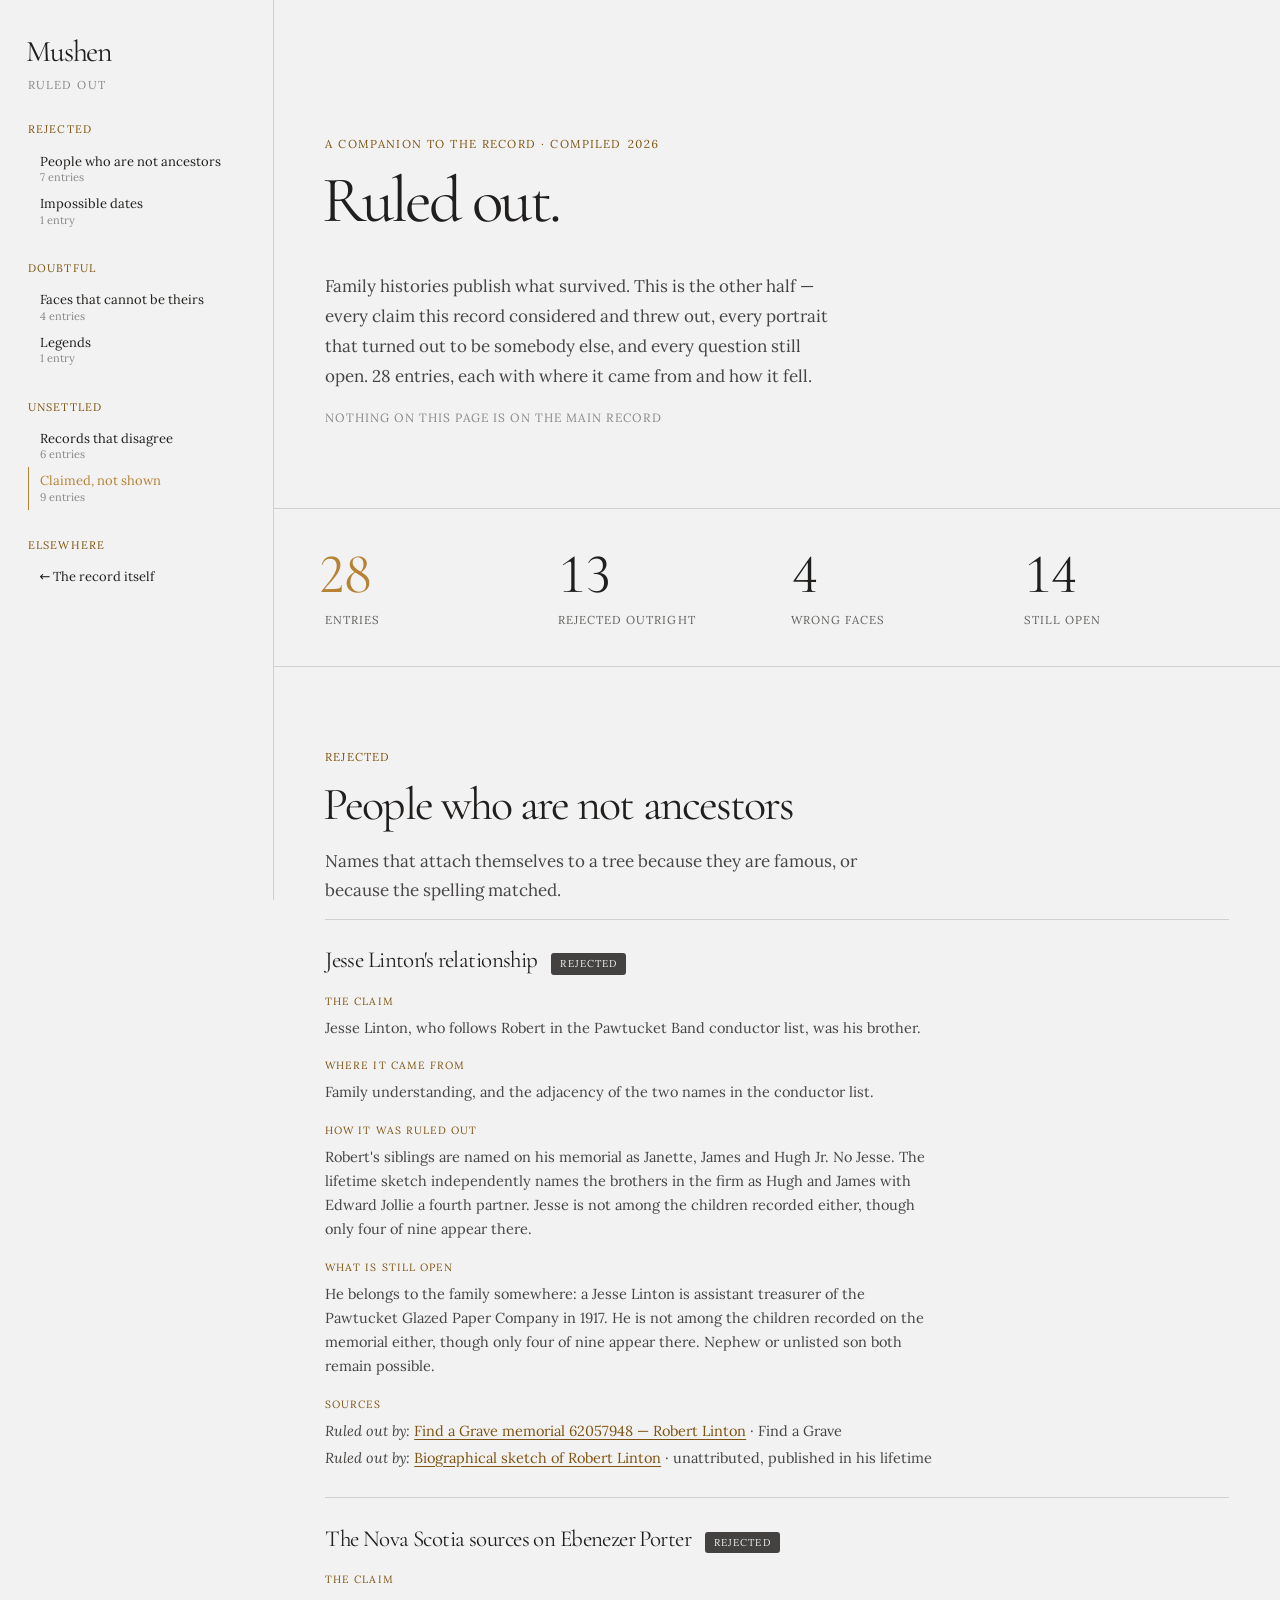
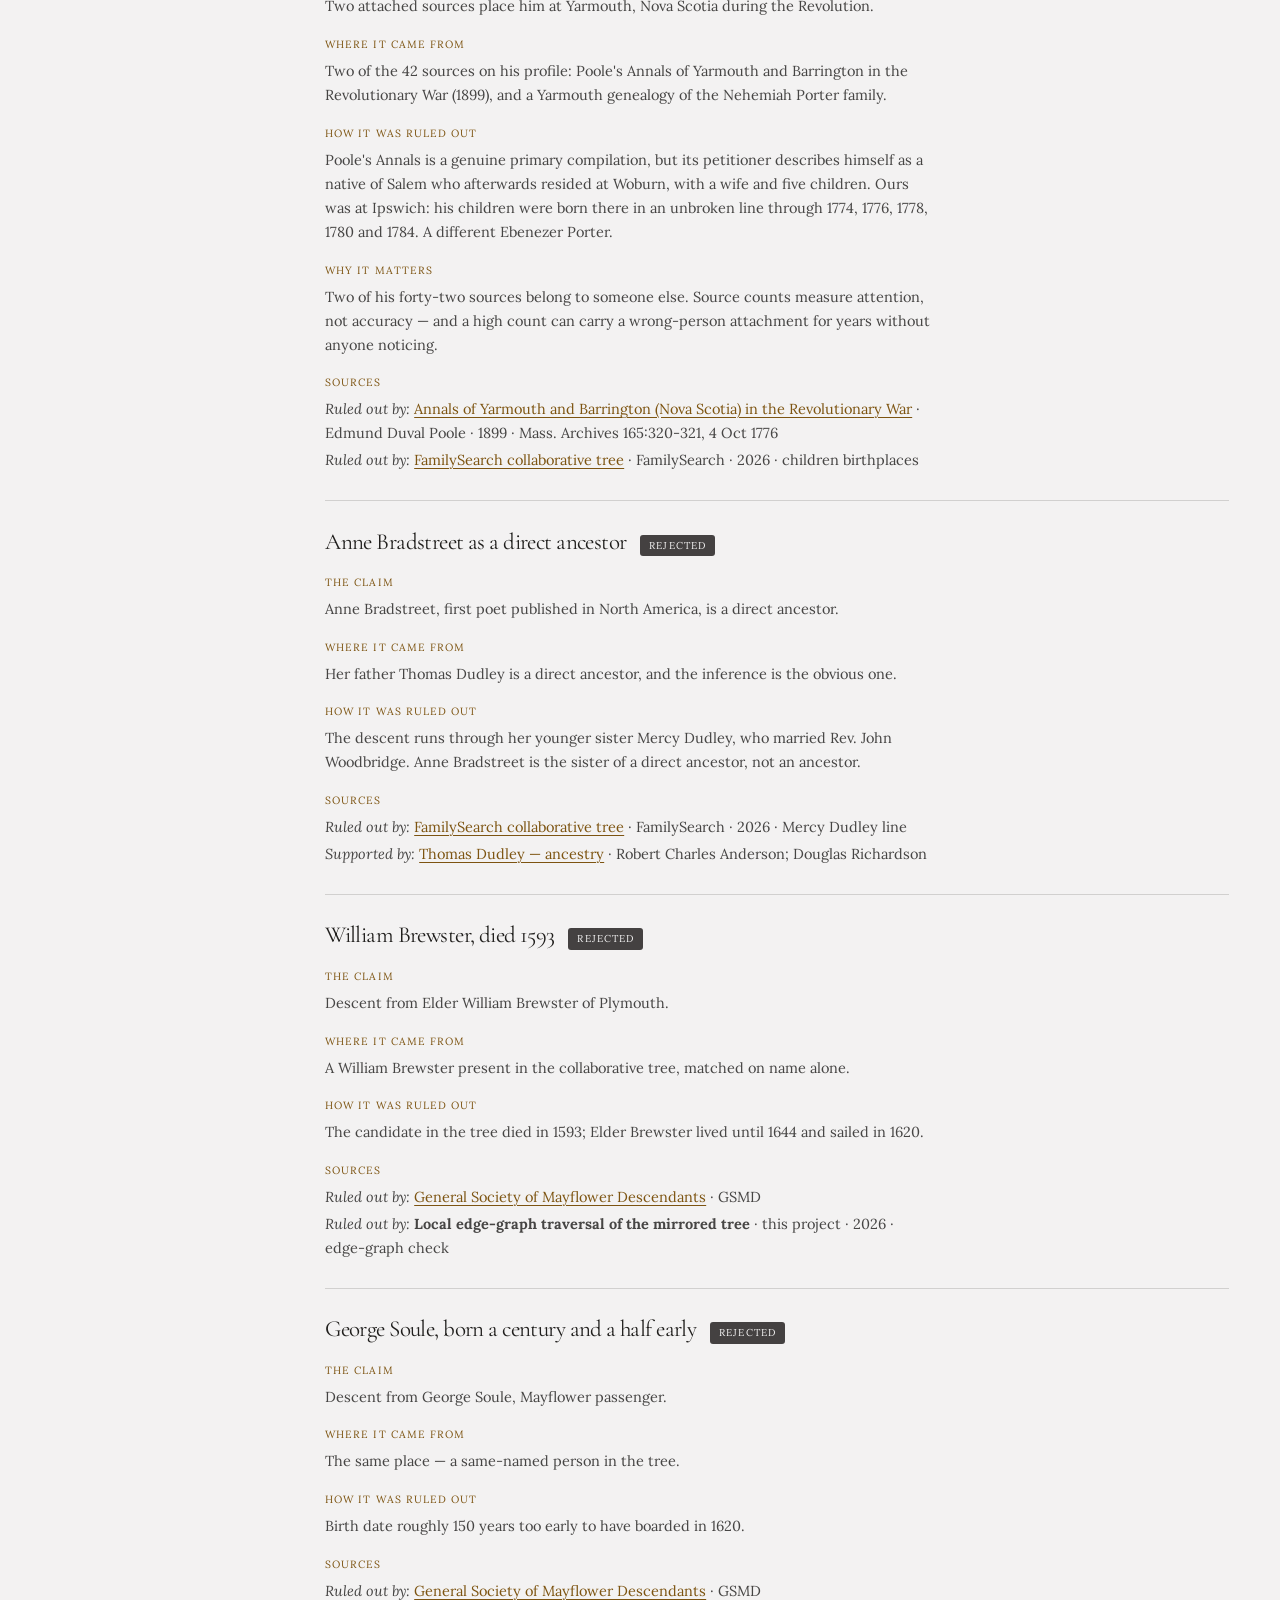
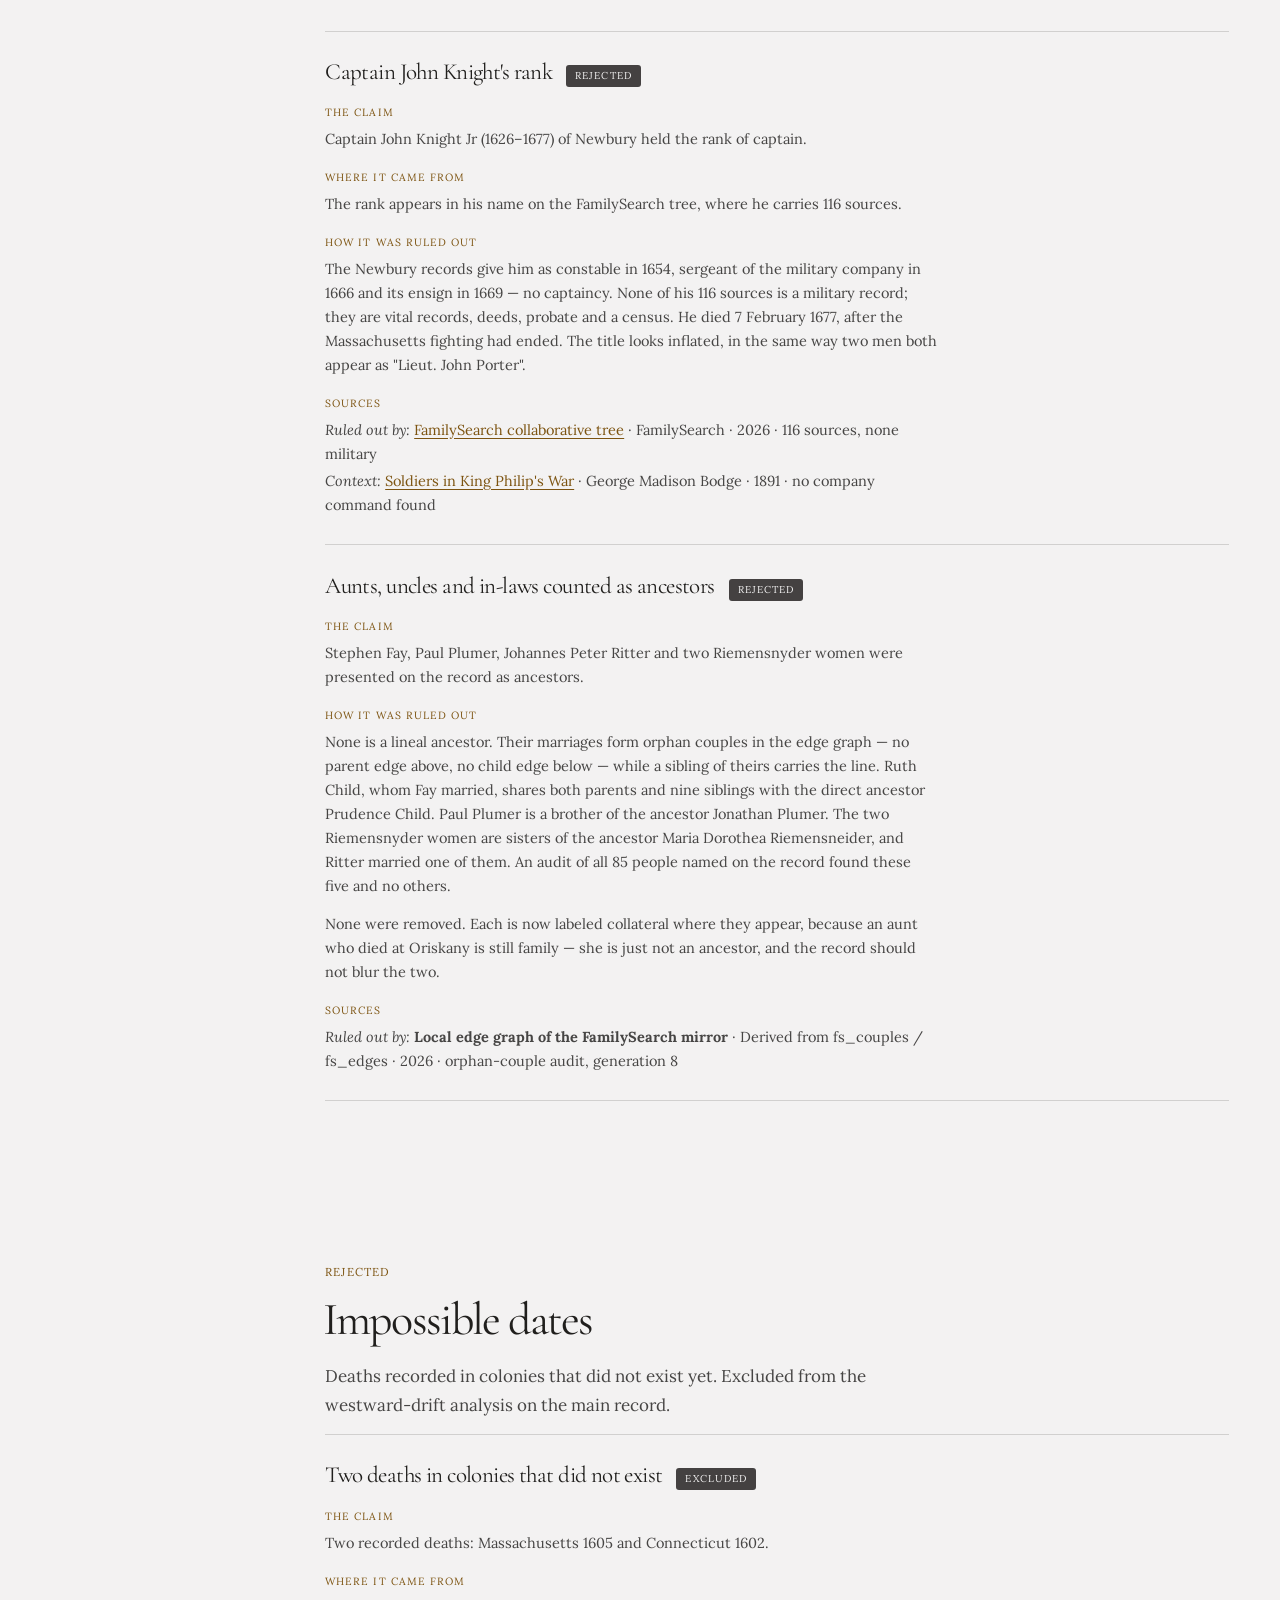
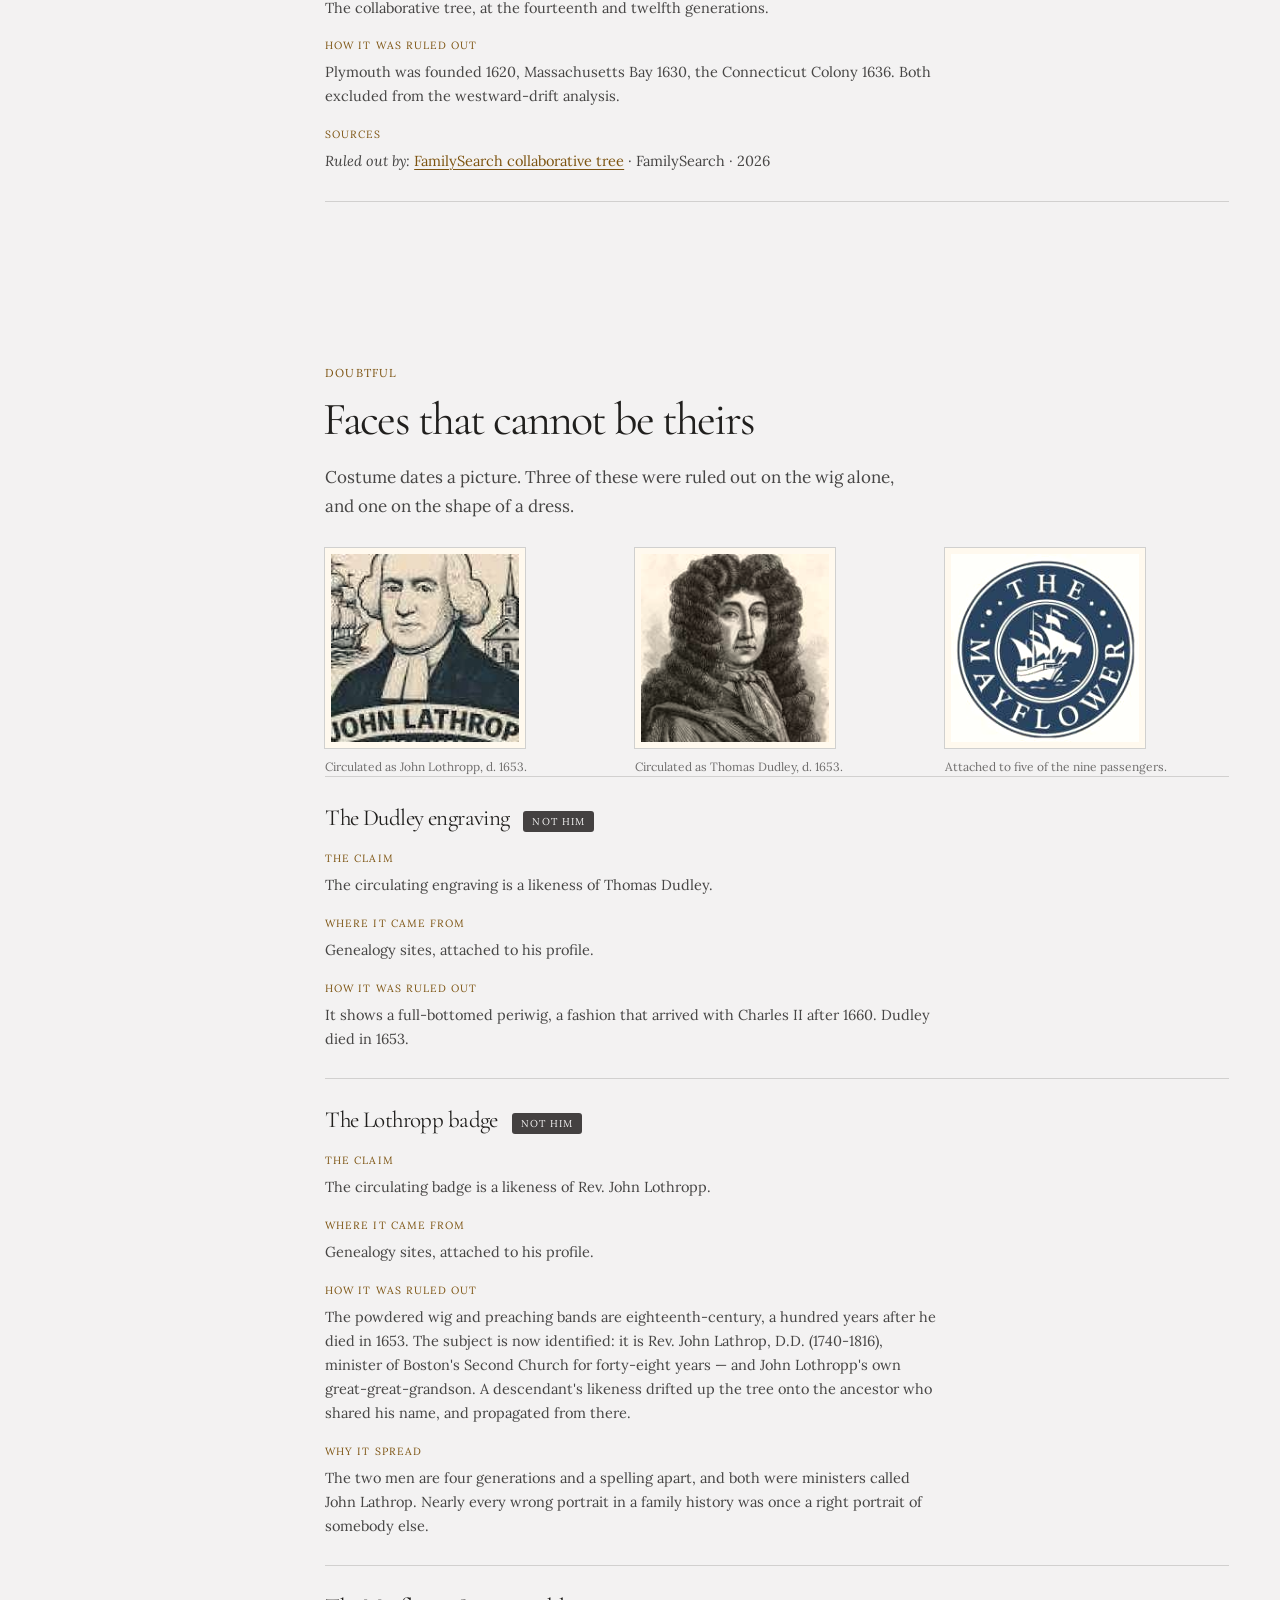
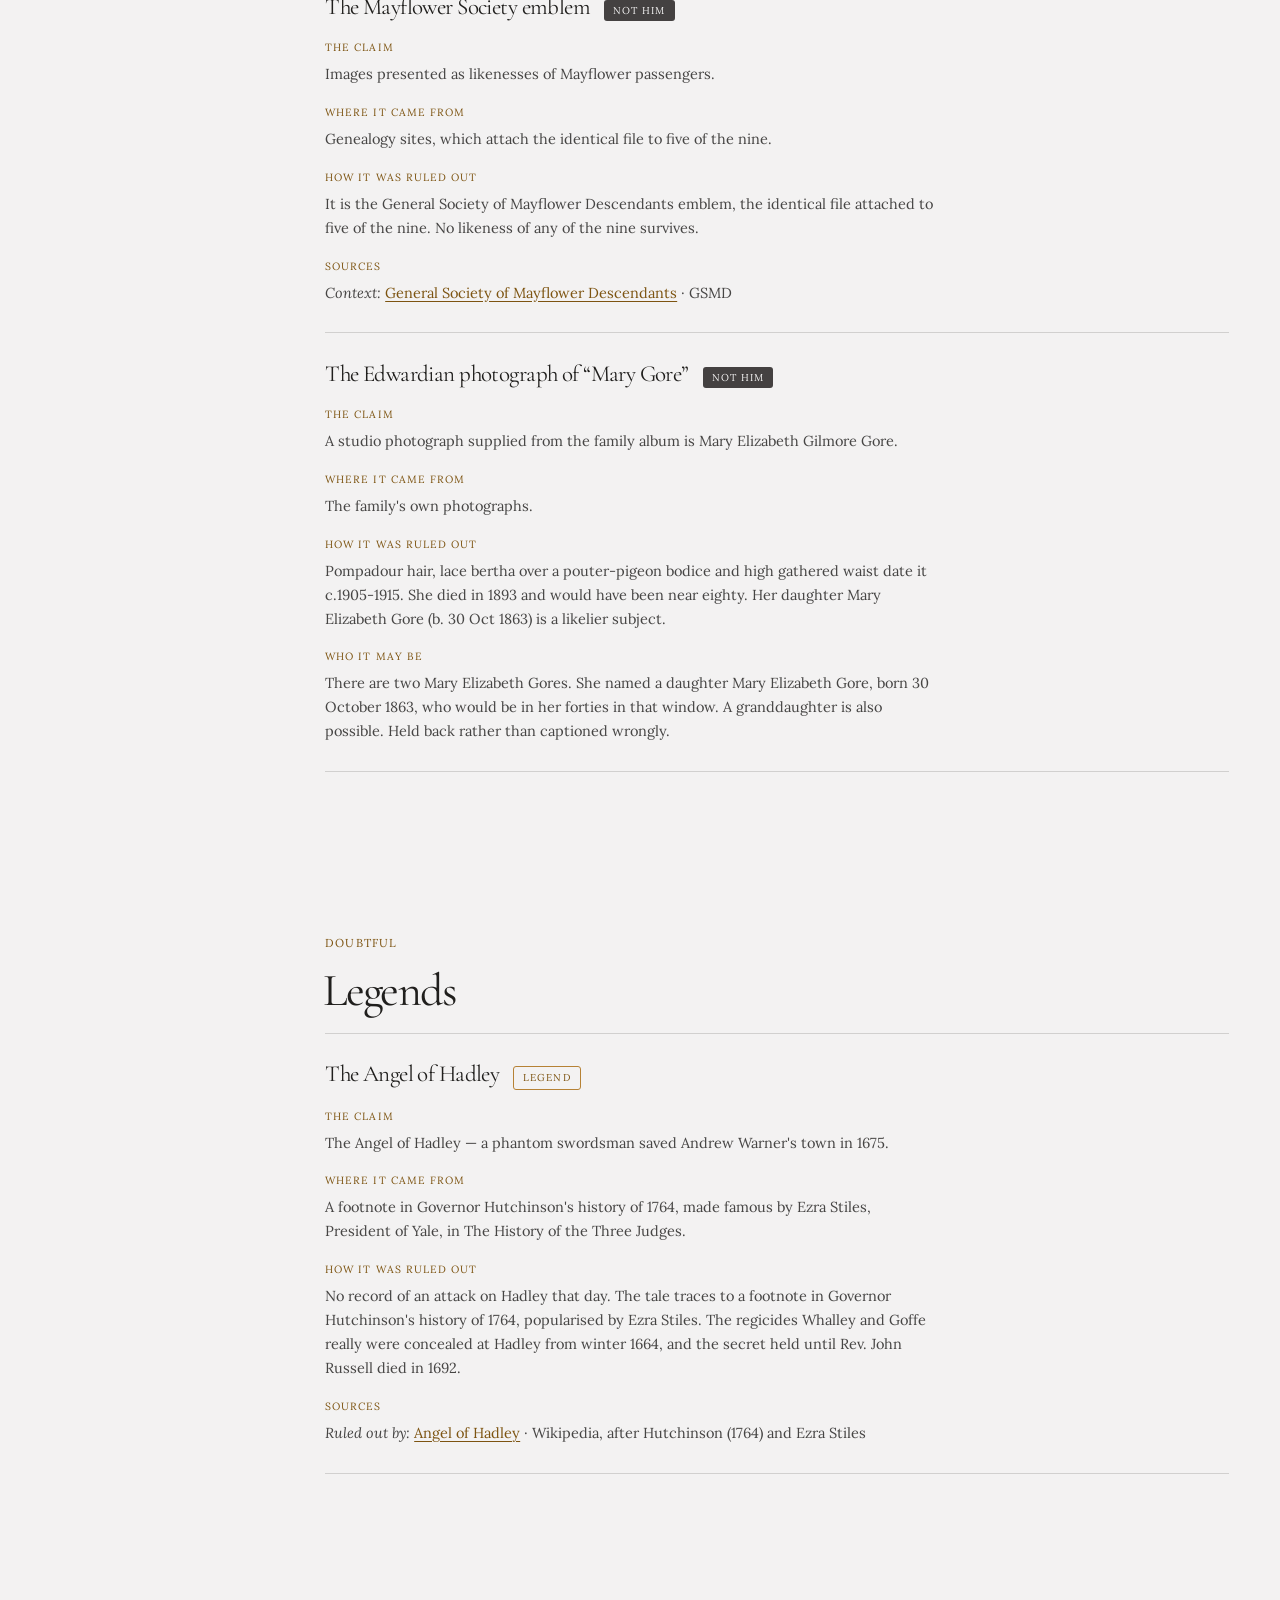
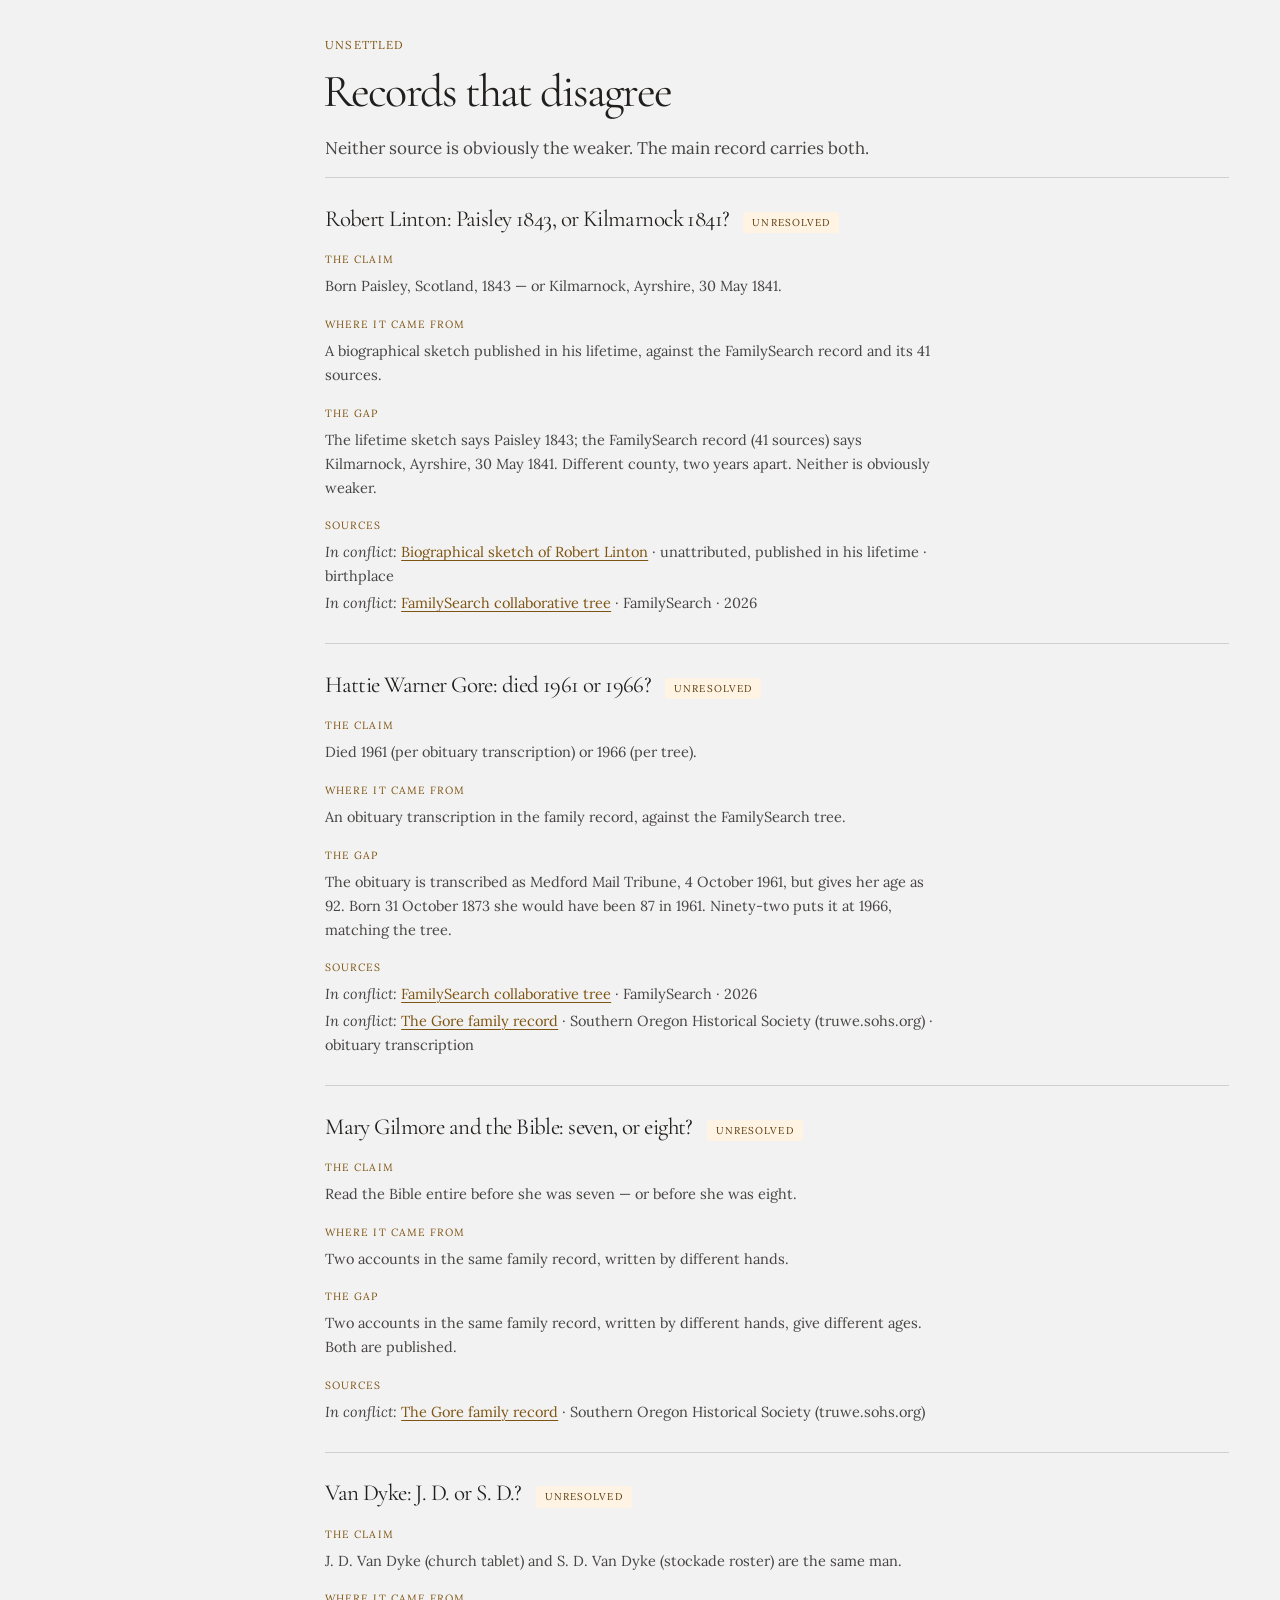
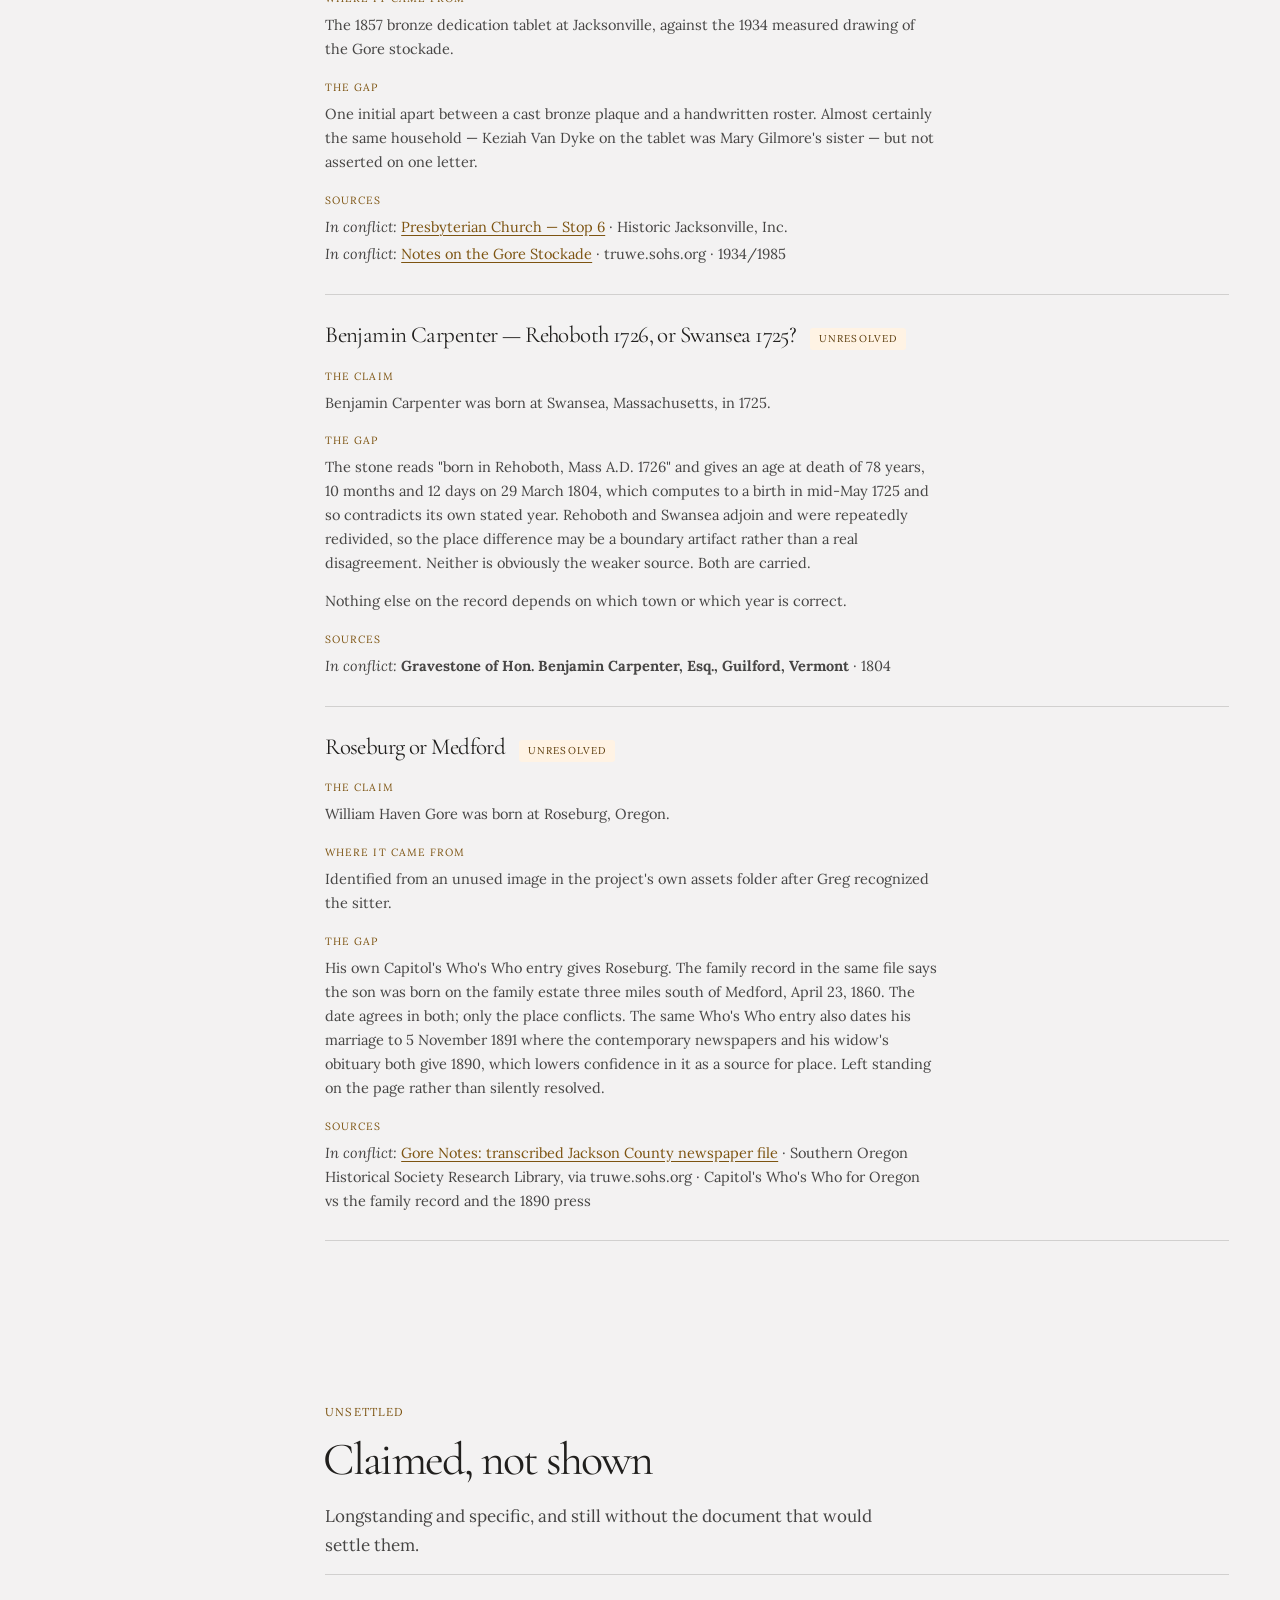
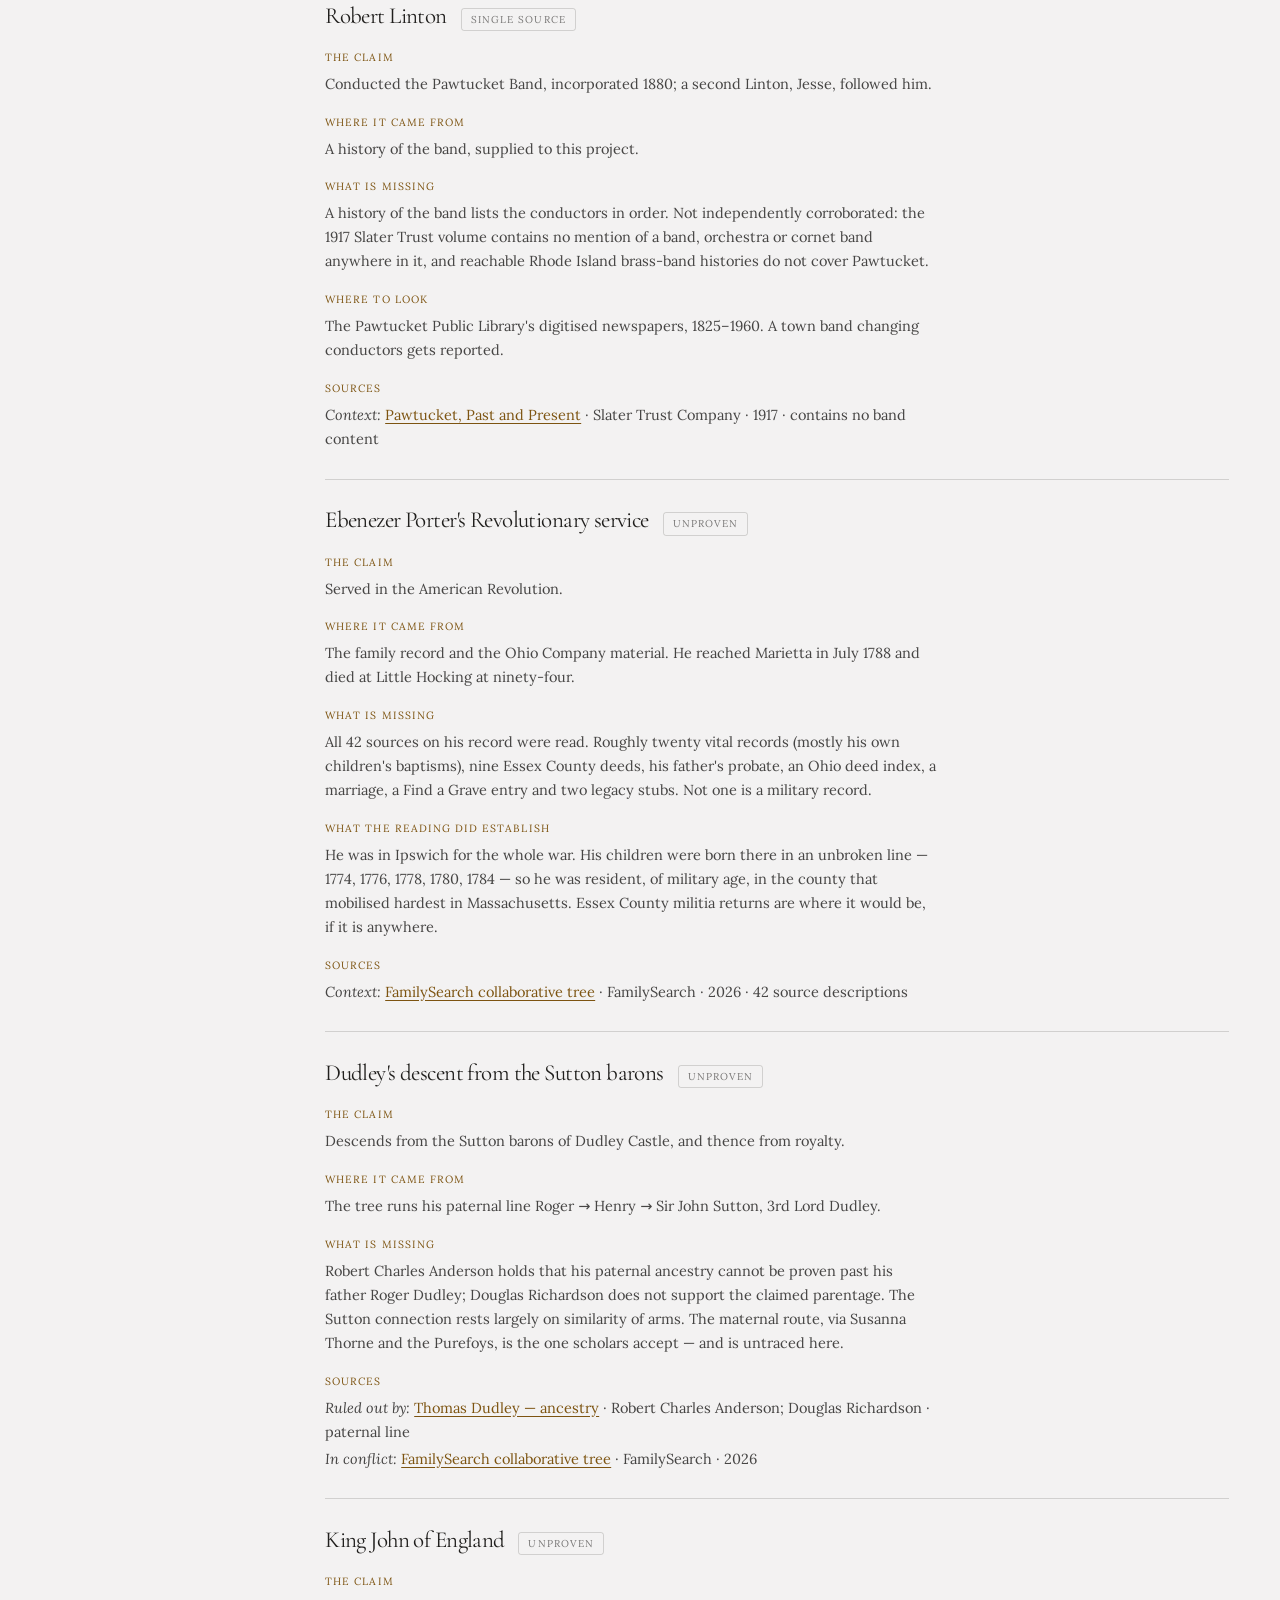
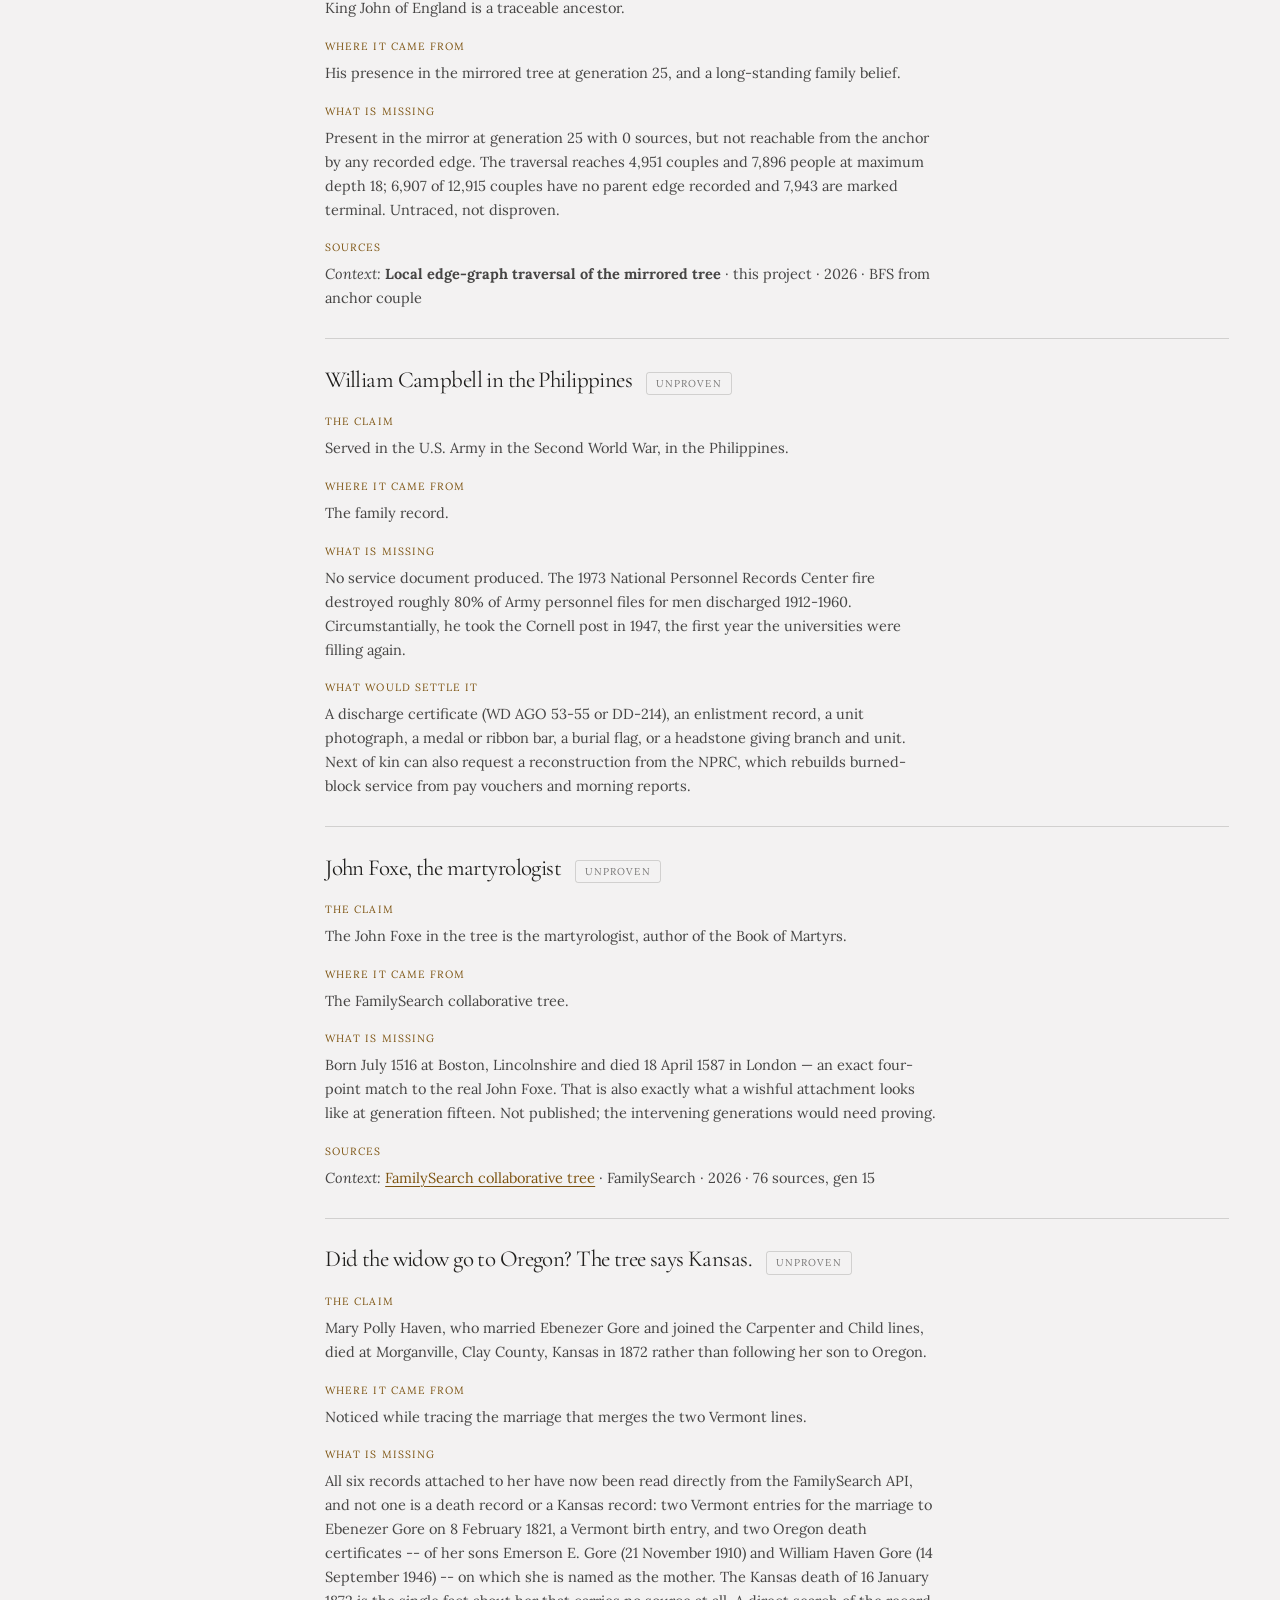
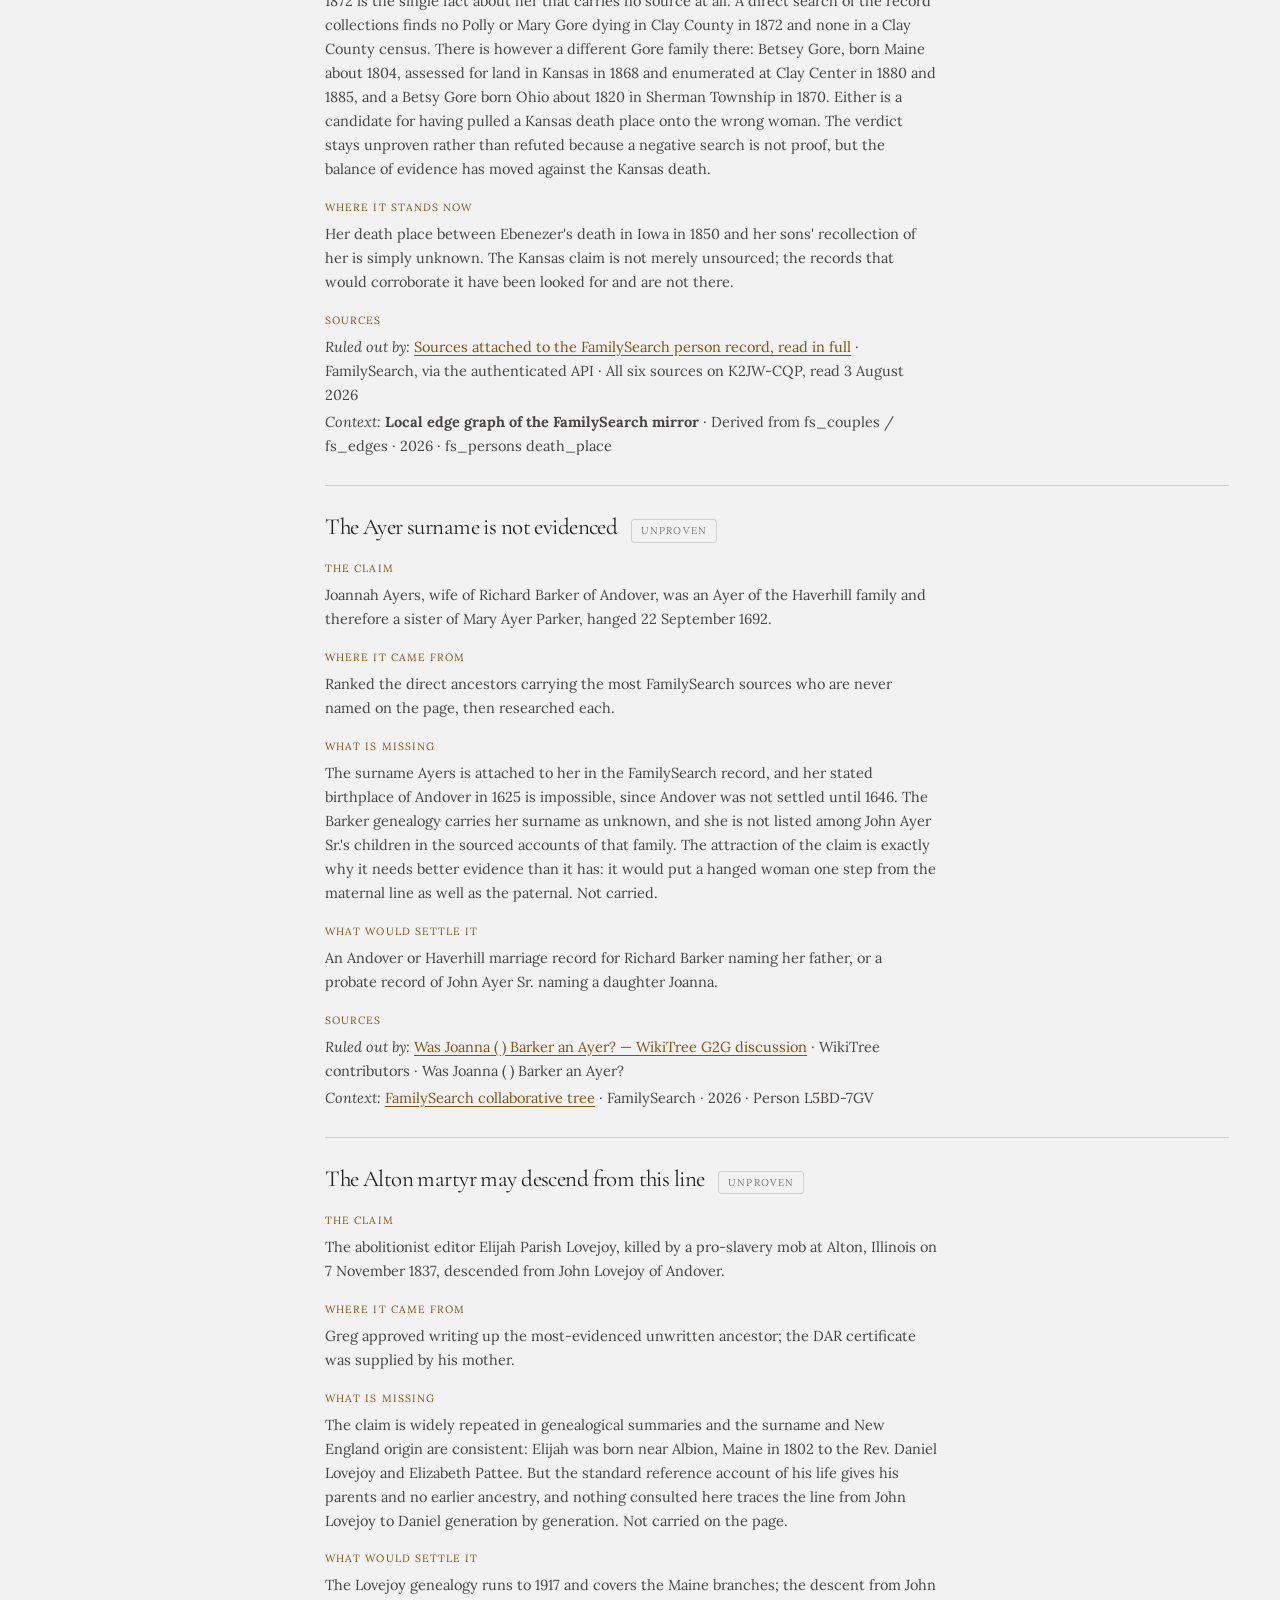
==== commit 282f04d9: "Read Mary Polly Haven's six sources; the Kansas death has none Greg supplied a fresh token, so the a" ====
--- a/ruled-out.html
+++ b/ruled-out.html
@@ -465,10 +465,11 @@
       <dt>Where it came from</dt>
       <dd>Noticed while tracing the marriage that merges the two Vermont lines.</dd>
       <dt>What is missing</dt>
-      <dd>The tree gives Charleston, Lee County, Iowa for Ebenezer in 1850 and Morganville, Clay County, Kansas for Mary Polly in 1872. Both records carry six sources and no narrative, and nothing accounts for how a Vermont-born widow reached central Kansas or when. The claim is specific enough to be checkable and is carried as unproven until a record is found.</dd>
-      <dt>Why it matters</dt>
-      <dd>If correct, the family did not go west together: the son reached Oregon in 1852 and the mother died fifteen hundred miles away.</dd>
-      <dt>Sources</dt>
+      <dd>All six records attached to her have now been read directly from the FamilySearch API, and not one is a death record or a Kansas record: two Vermont entries for the marriage to Ebenezer Gore on 8 February 1821, a Vermont birth entry, and two Oregon death certificates -- of her sons Emerson E. Gore (21 November 1910) and William Haven Gore (14 September 1946) -- on which she is named as the mother. The Kansas death of 16 January 1872 is the single fact about her that carries no source at all. A direct search of the record collections finds no Polly or Mary Gore dying in Clay County in 1872 and none in a Clay County census. There is however a different Gore family there: Betsey Gore, born Maine about 1804, assessed for land in Kansas in 1868 and enumerated at Clay Center in 1880 and 1885, and a Betsy Gore born Ohio about 1820 in Sherman Township in 1870. Either is a candidate for having pulled a Kansas death place onto the wrong woman. The verdict stays unproven rather than refuted because a negative search is not proof, but the balance of evidence has moved against the Kansas death.</dd>
+      <dt>Where it stands now</dt>
+      <dd>Her death place between Ebenezer's death in Iowa in 1850 and her sons' recollection of her is simply unknown. The Kansas claim is not merely unsourced; the records that would corroborate it have been looked for and are not there.</dd>
+      <dt>Sources</dt>
+      <dd><em>Ruled out by:</em> <a href="https://www.familysearch.org/tree/" rel="noopener">Sources attached to the FamilySearch person record, read in full</a> · FamilySearch, via the authenticated API · All six sources on K2JW-CQP, read 3 August 2026</dd>
       <dd><em>Context:</em> <b>Local edge graph of the FamilySearch mirror</b> · Derived from fs_couples / fs_edges · 2026 · fs_persons death_place</dd>
     </dl>
   </article>
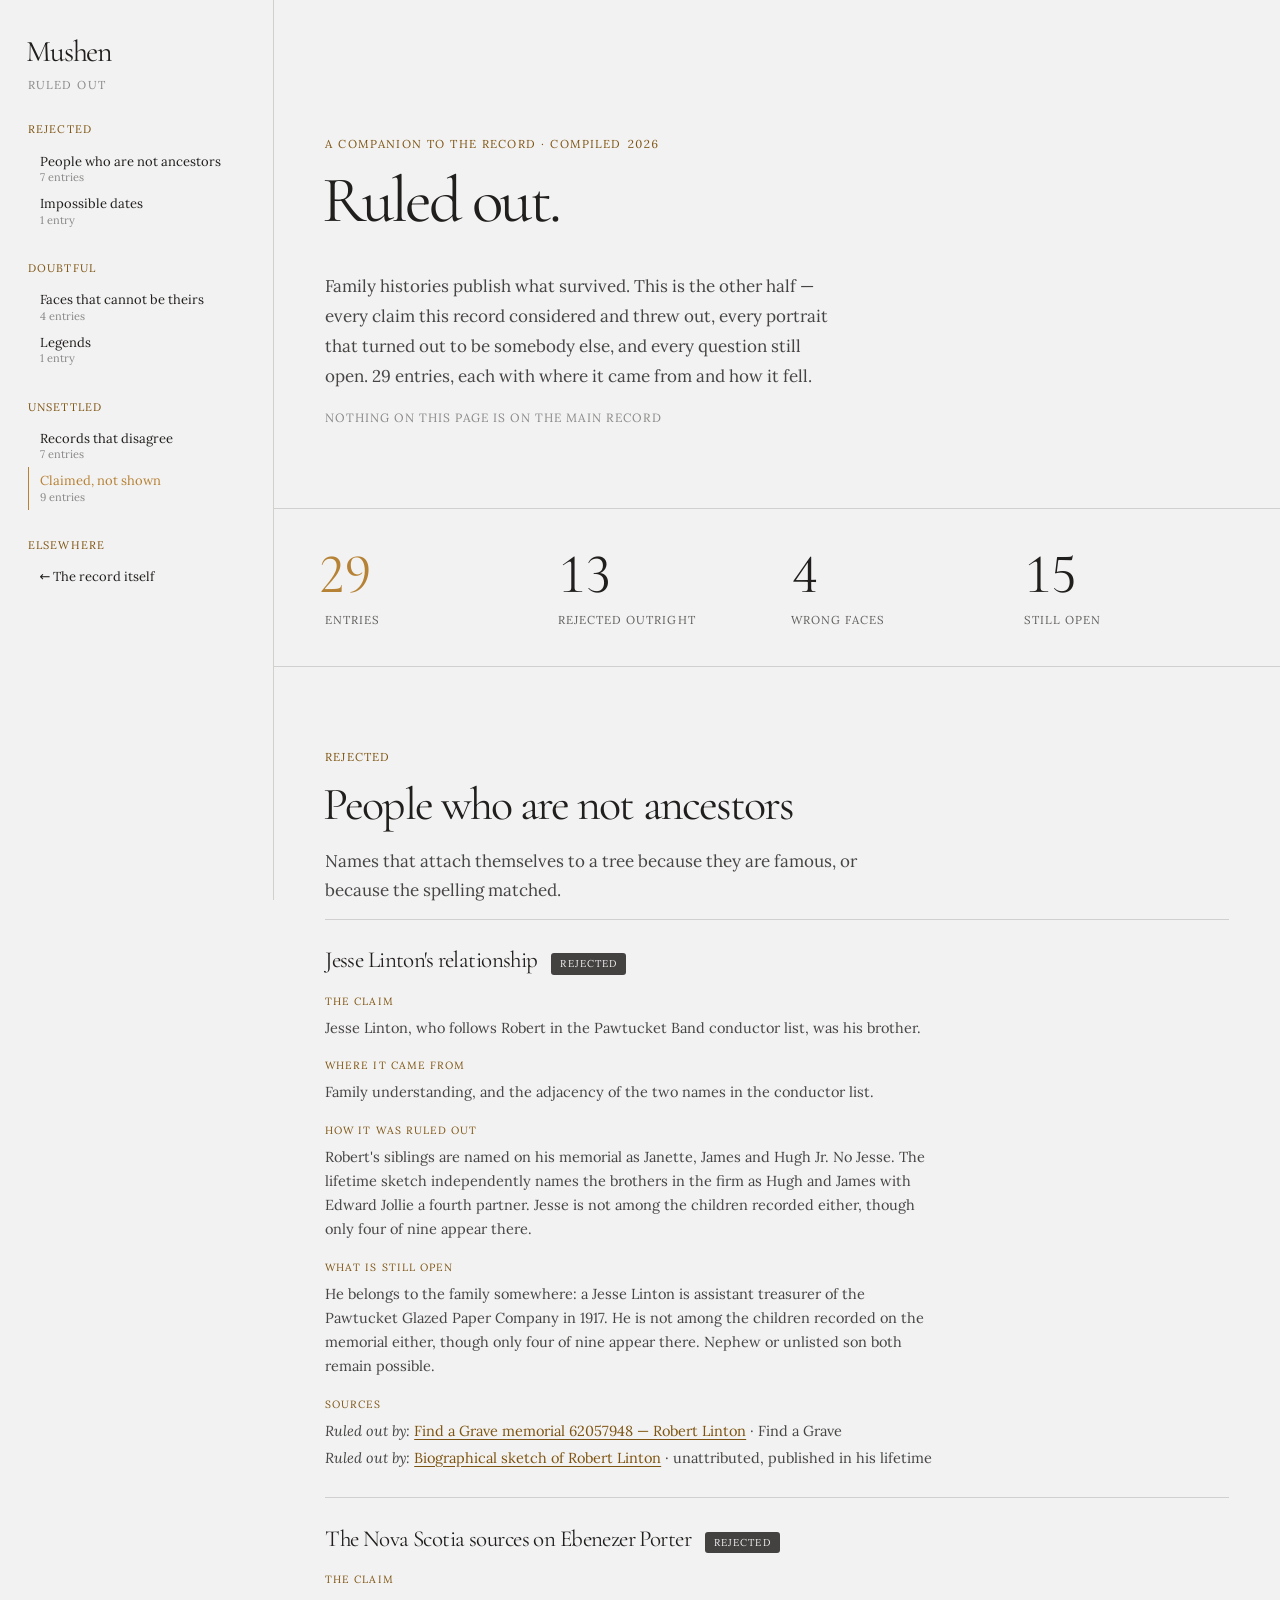
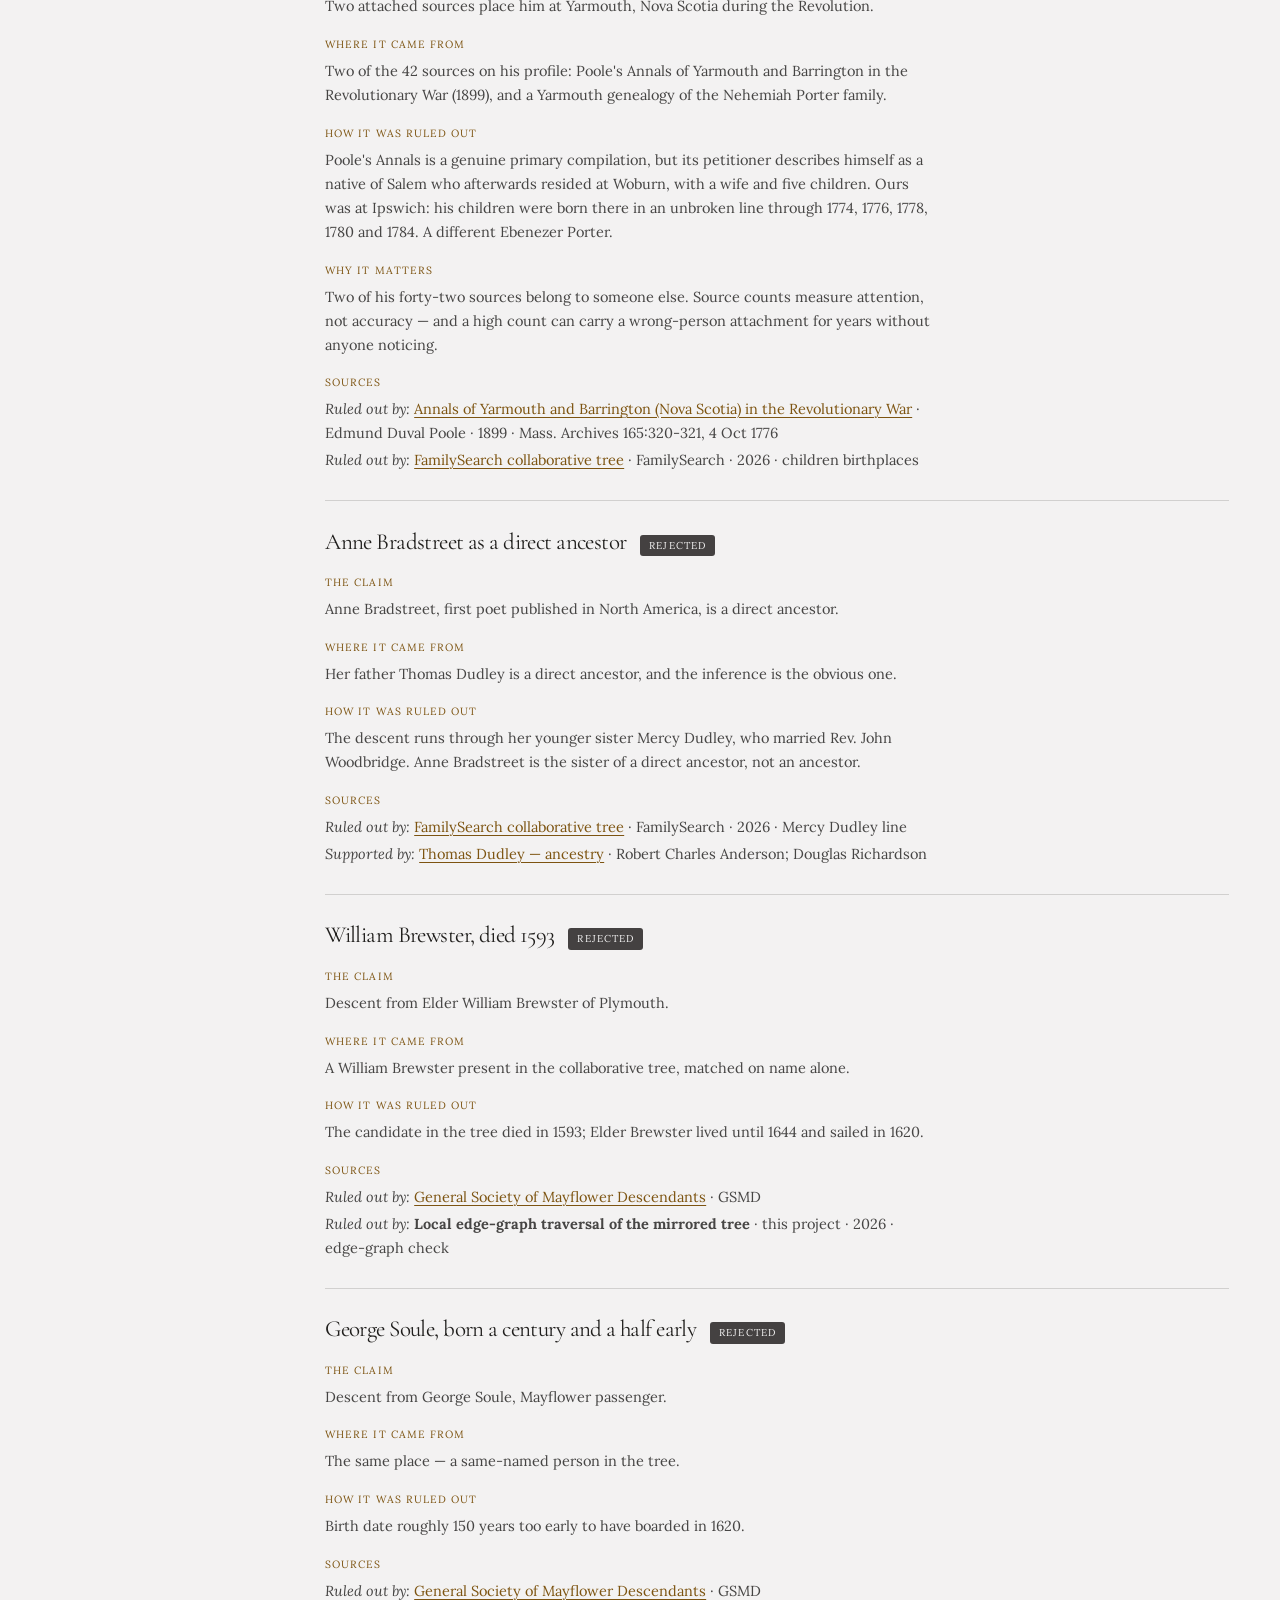
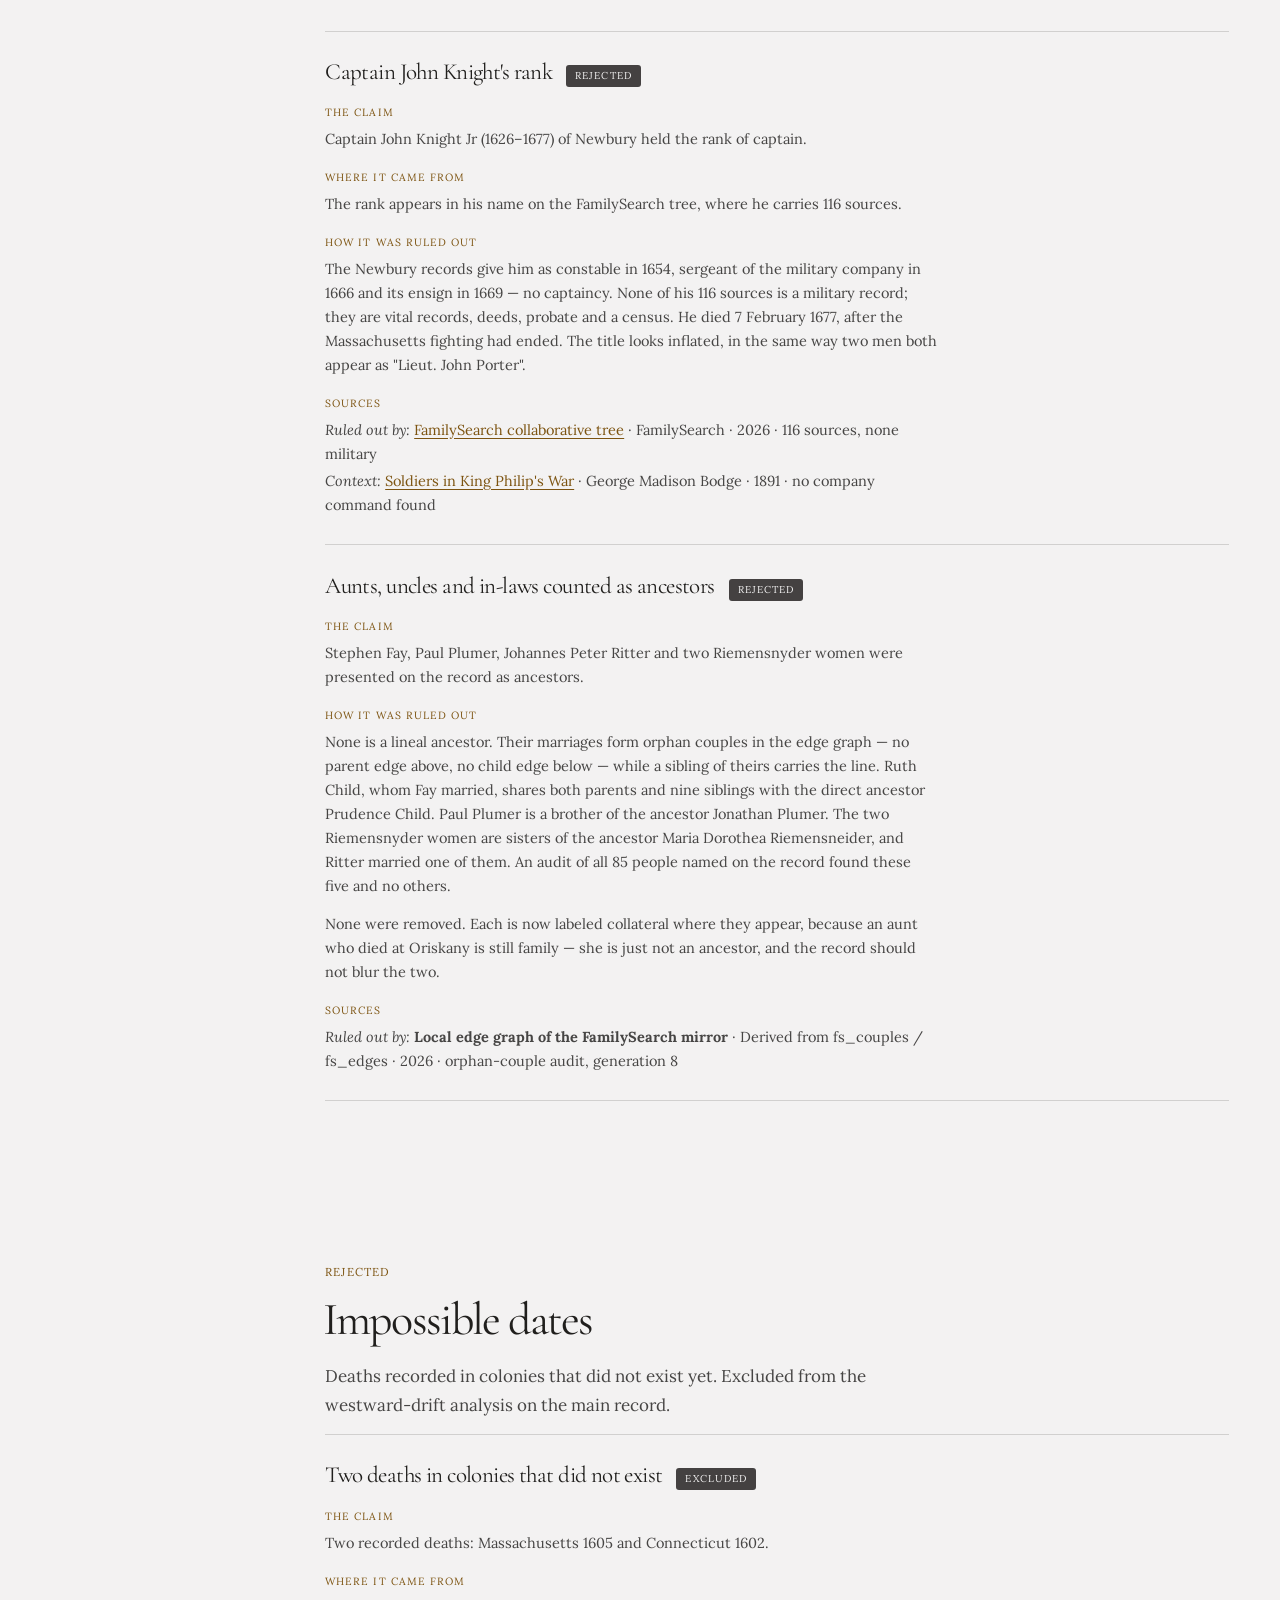
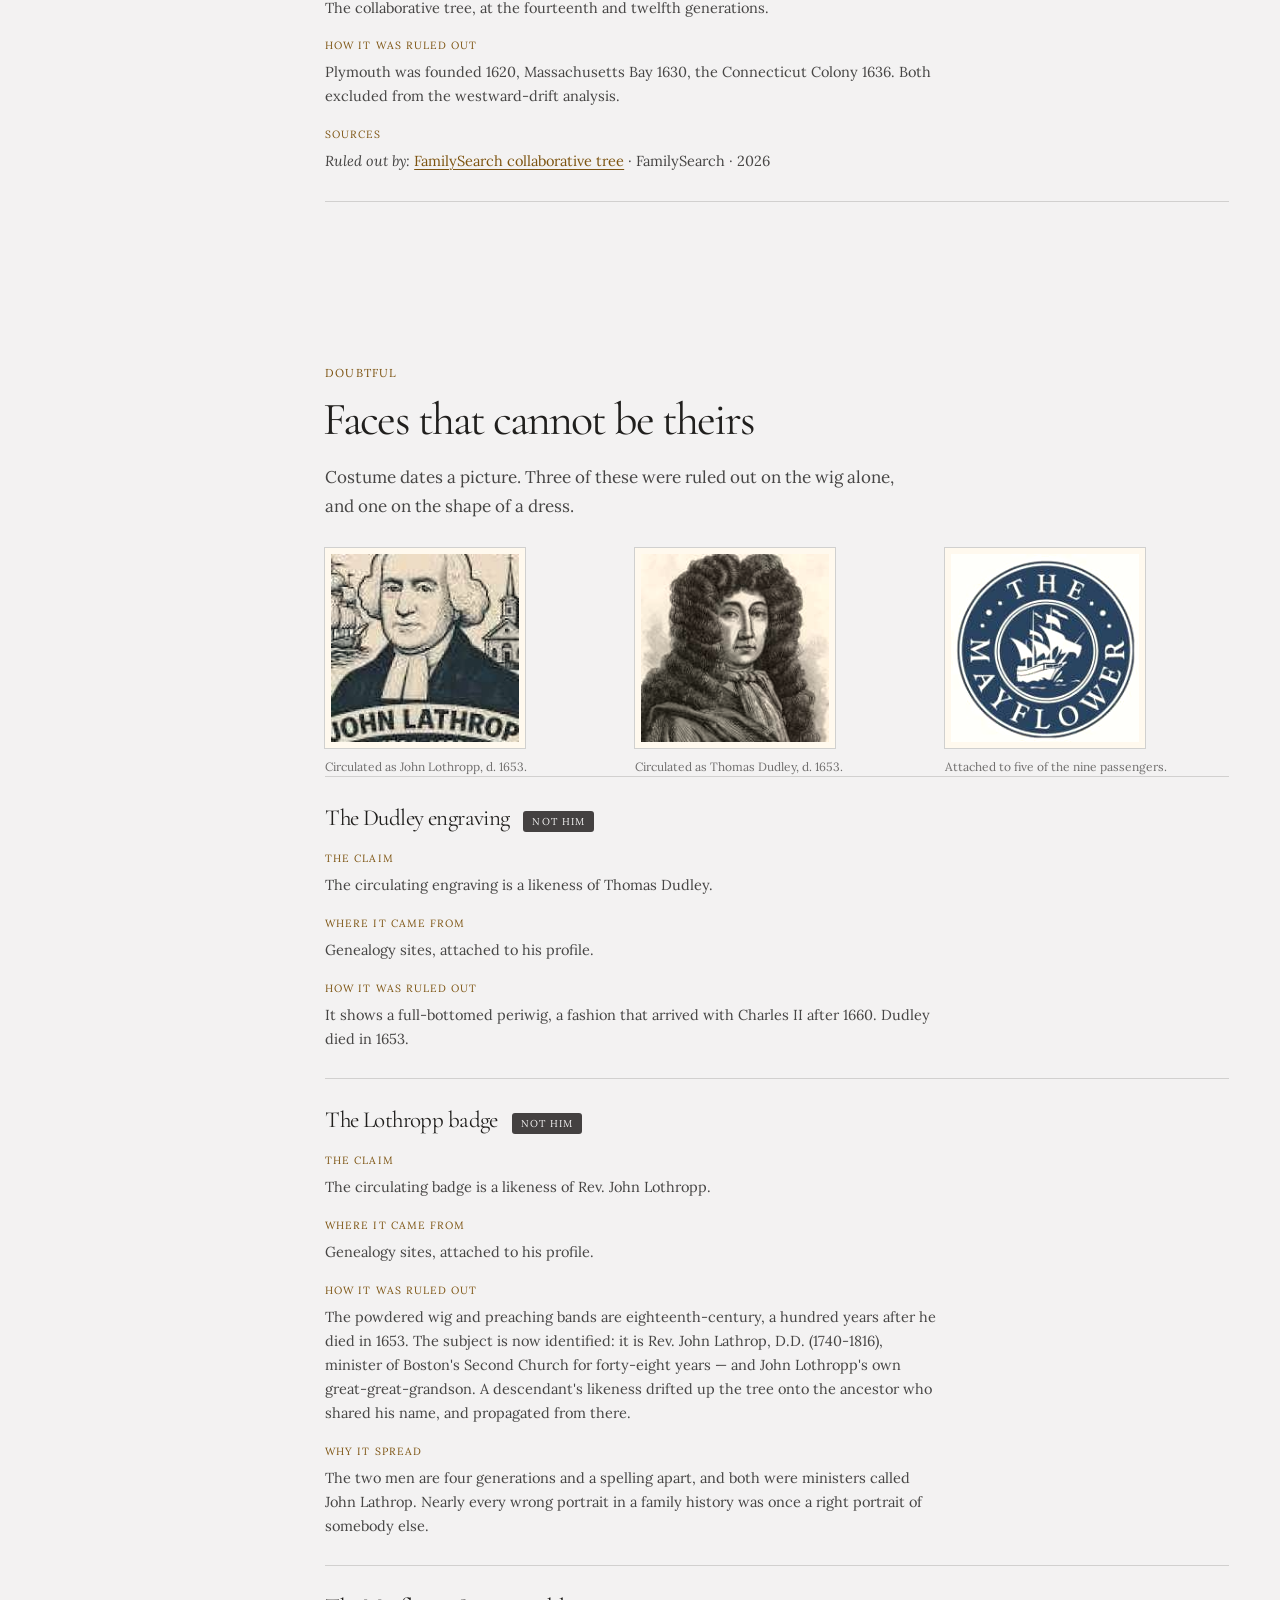
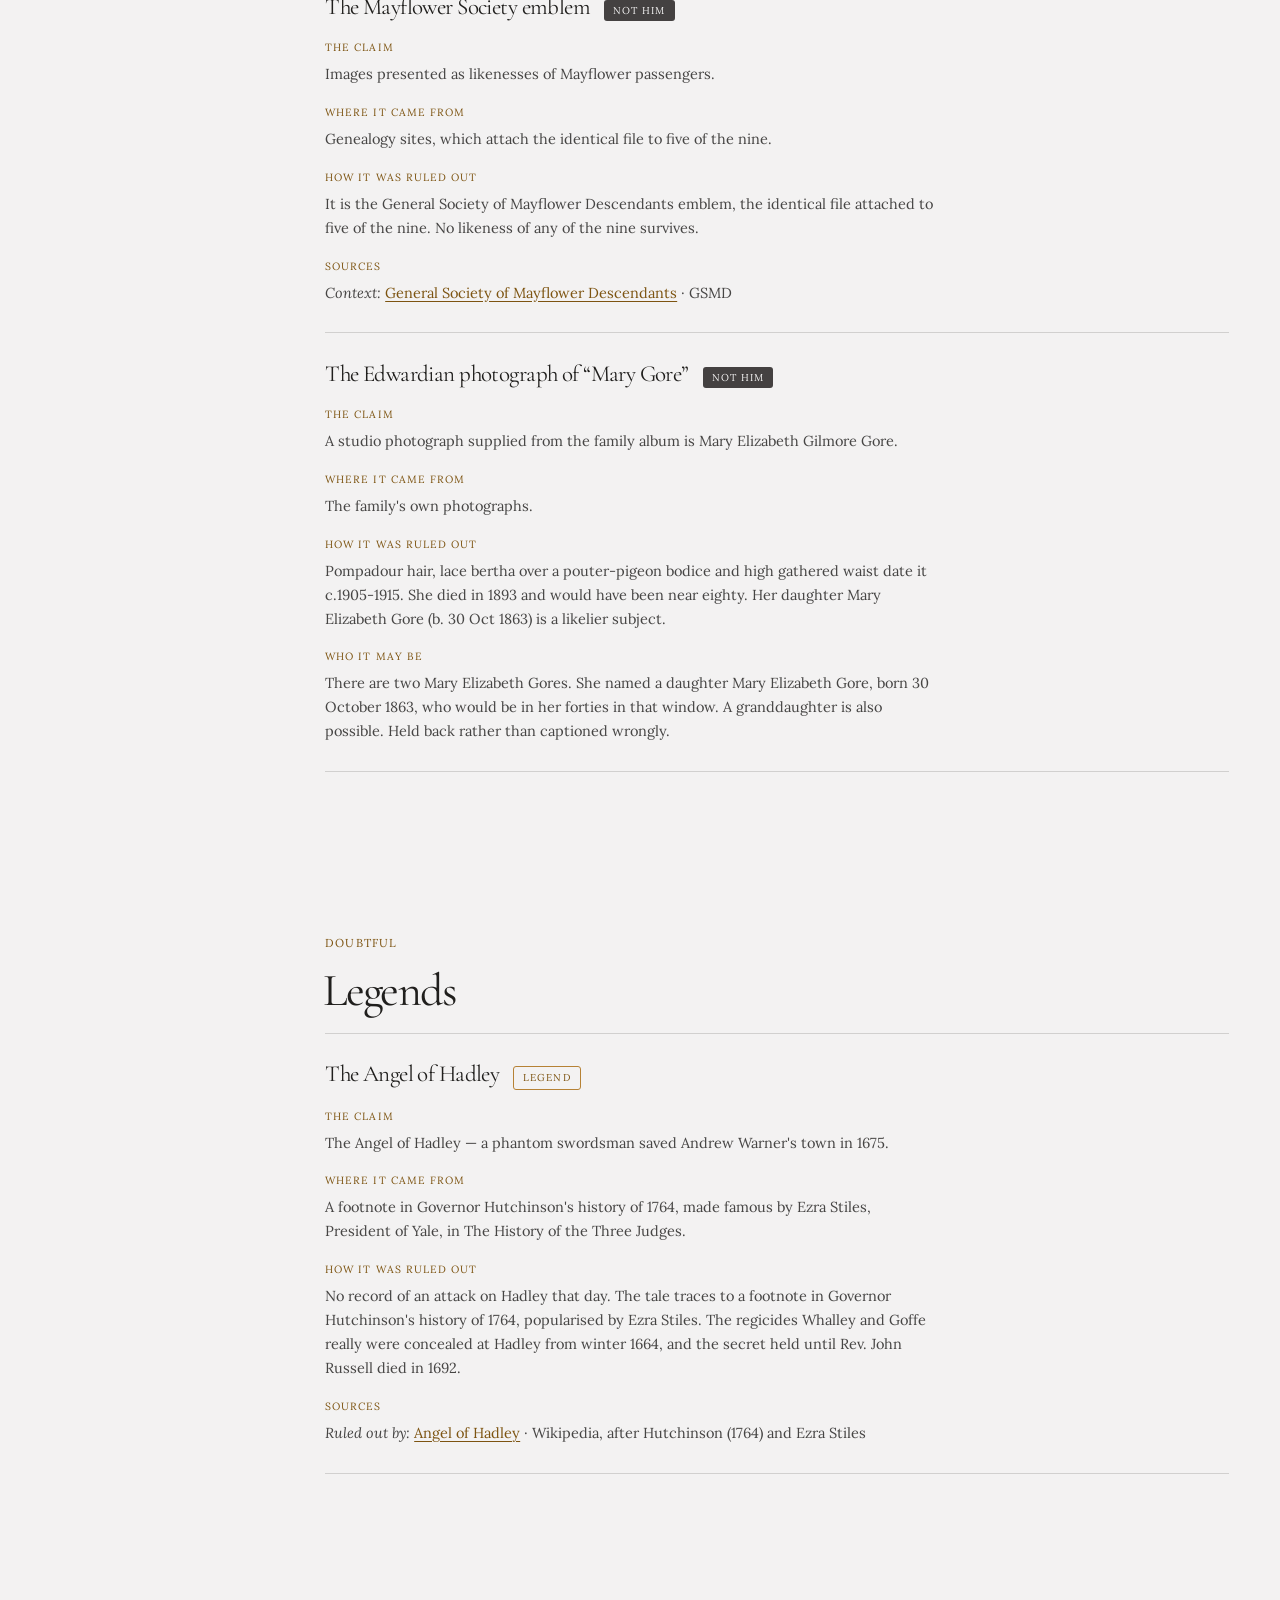
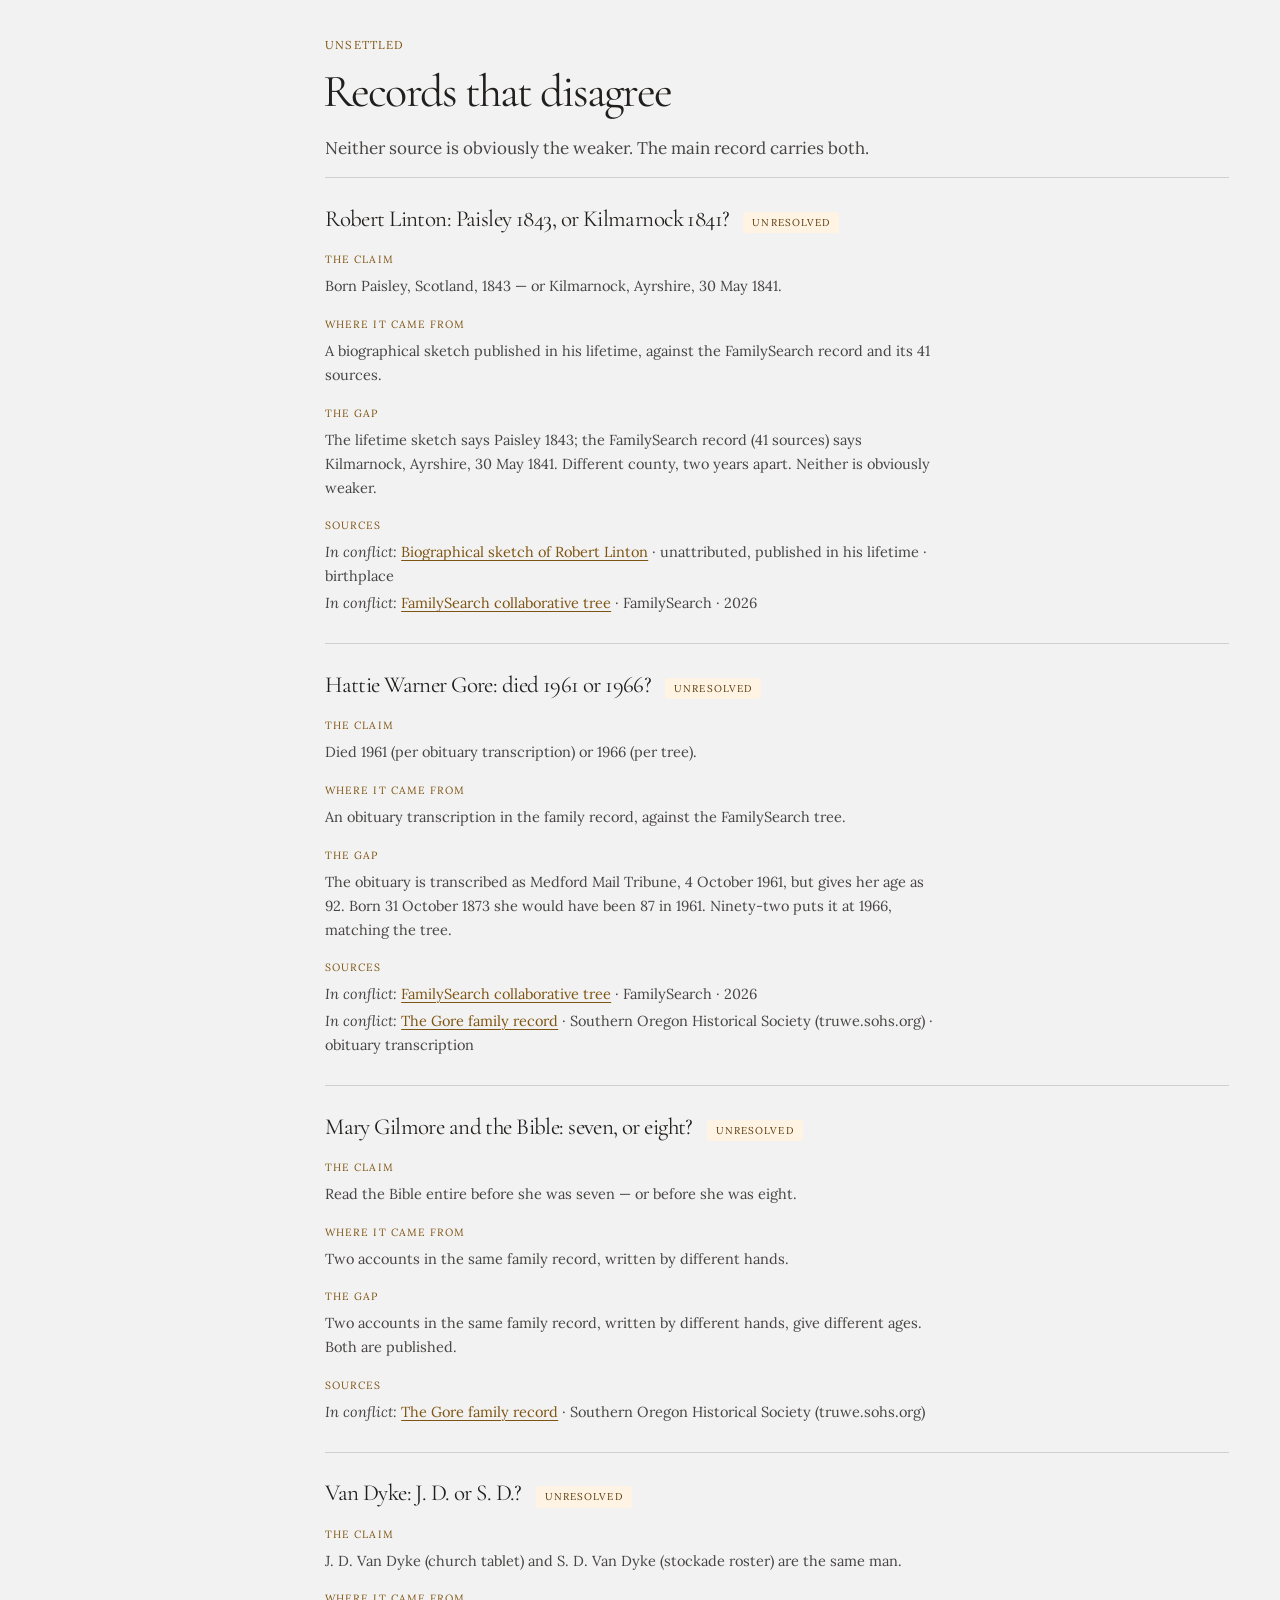
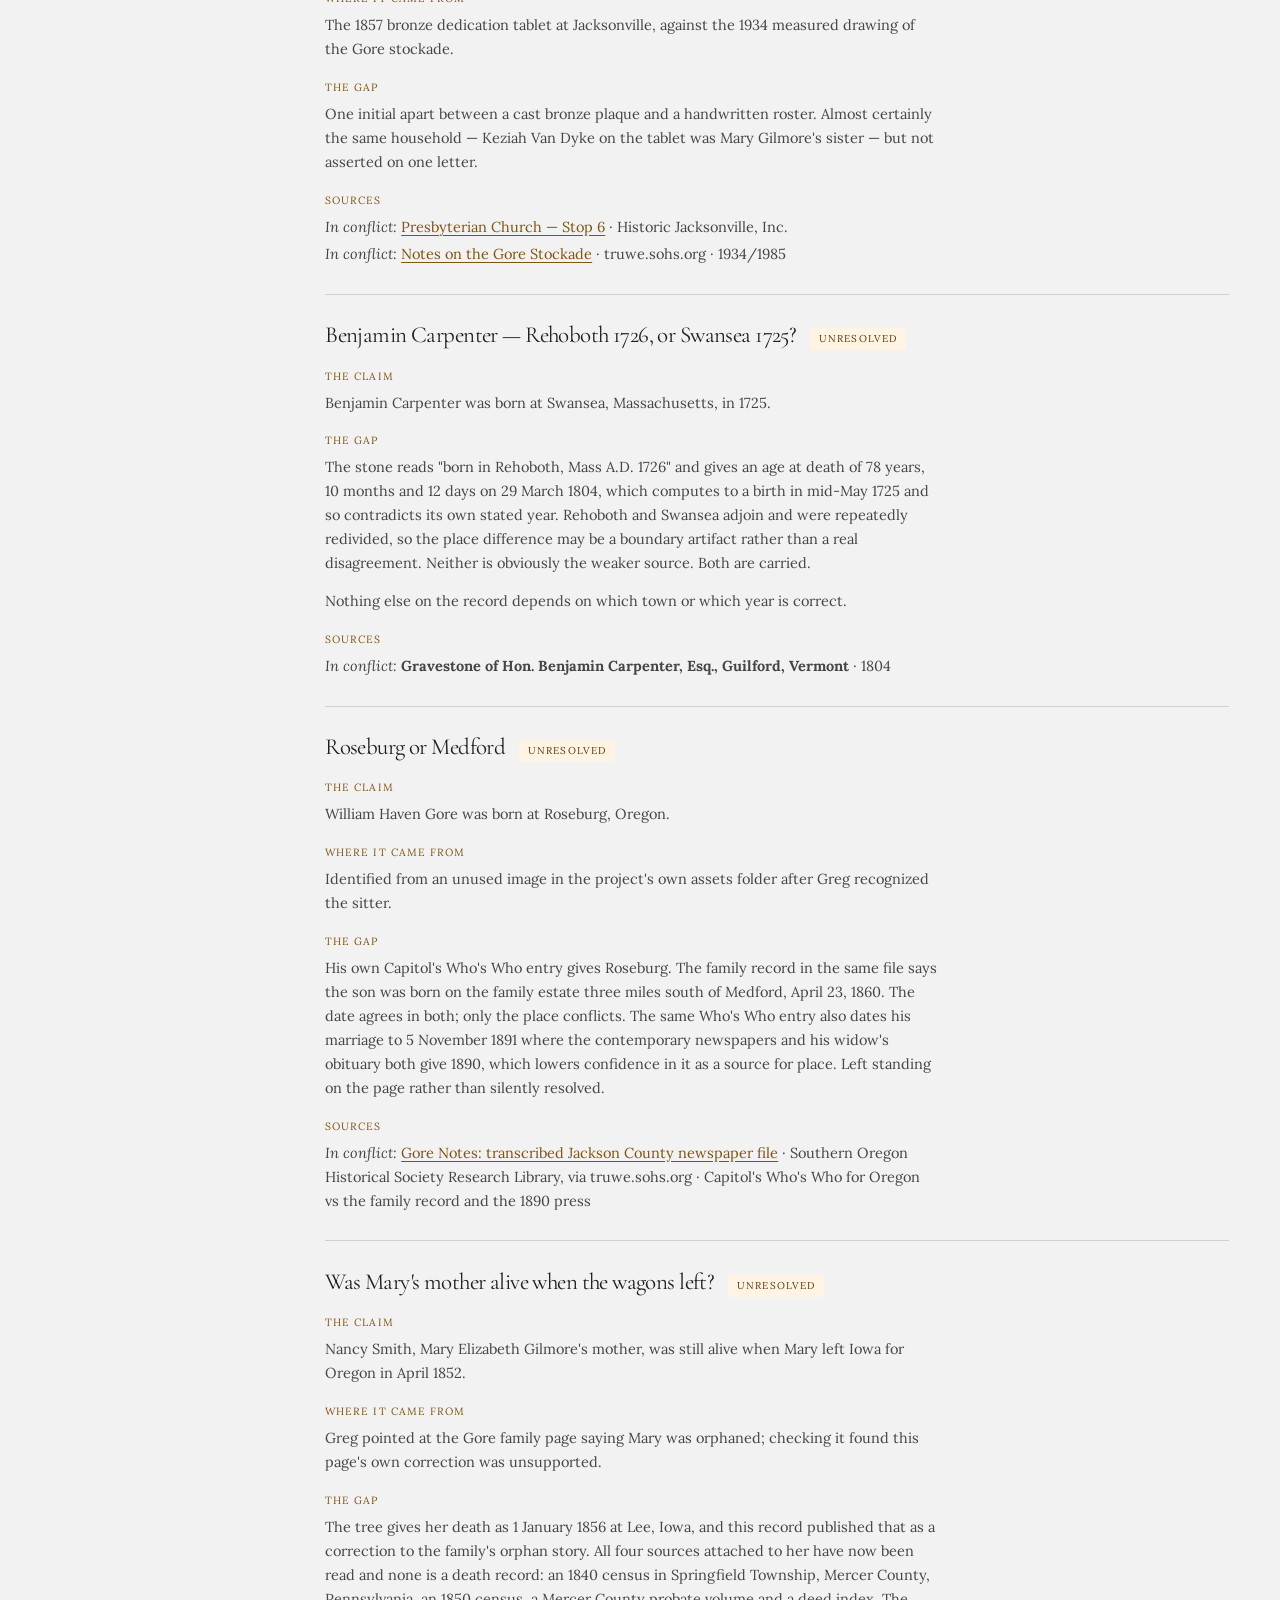
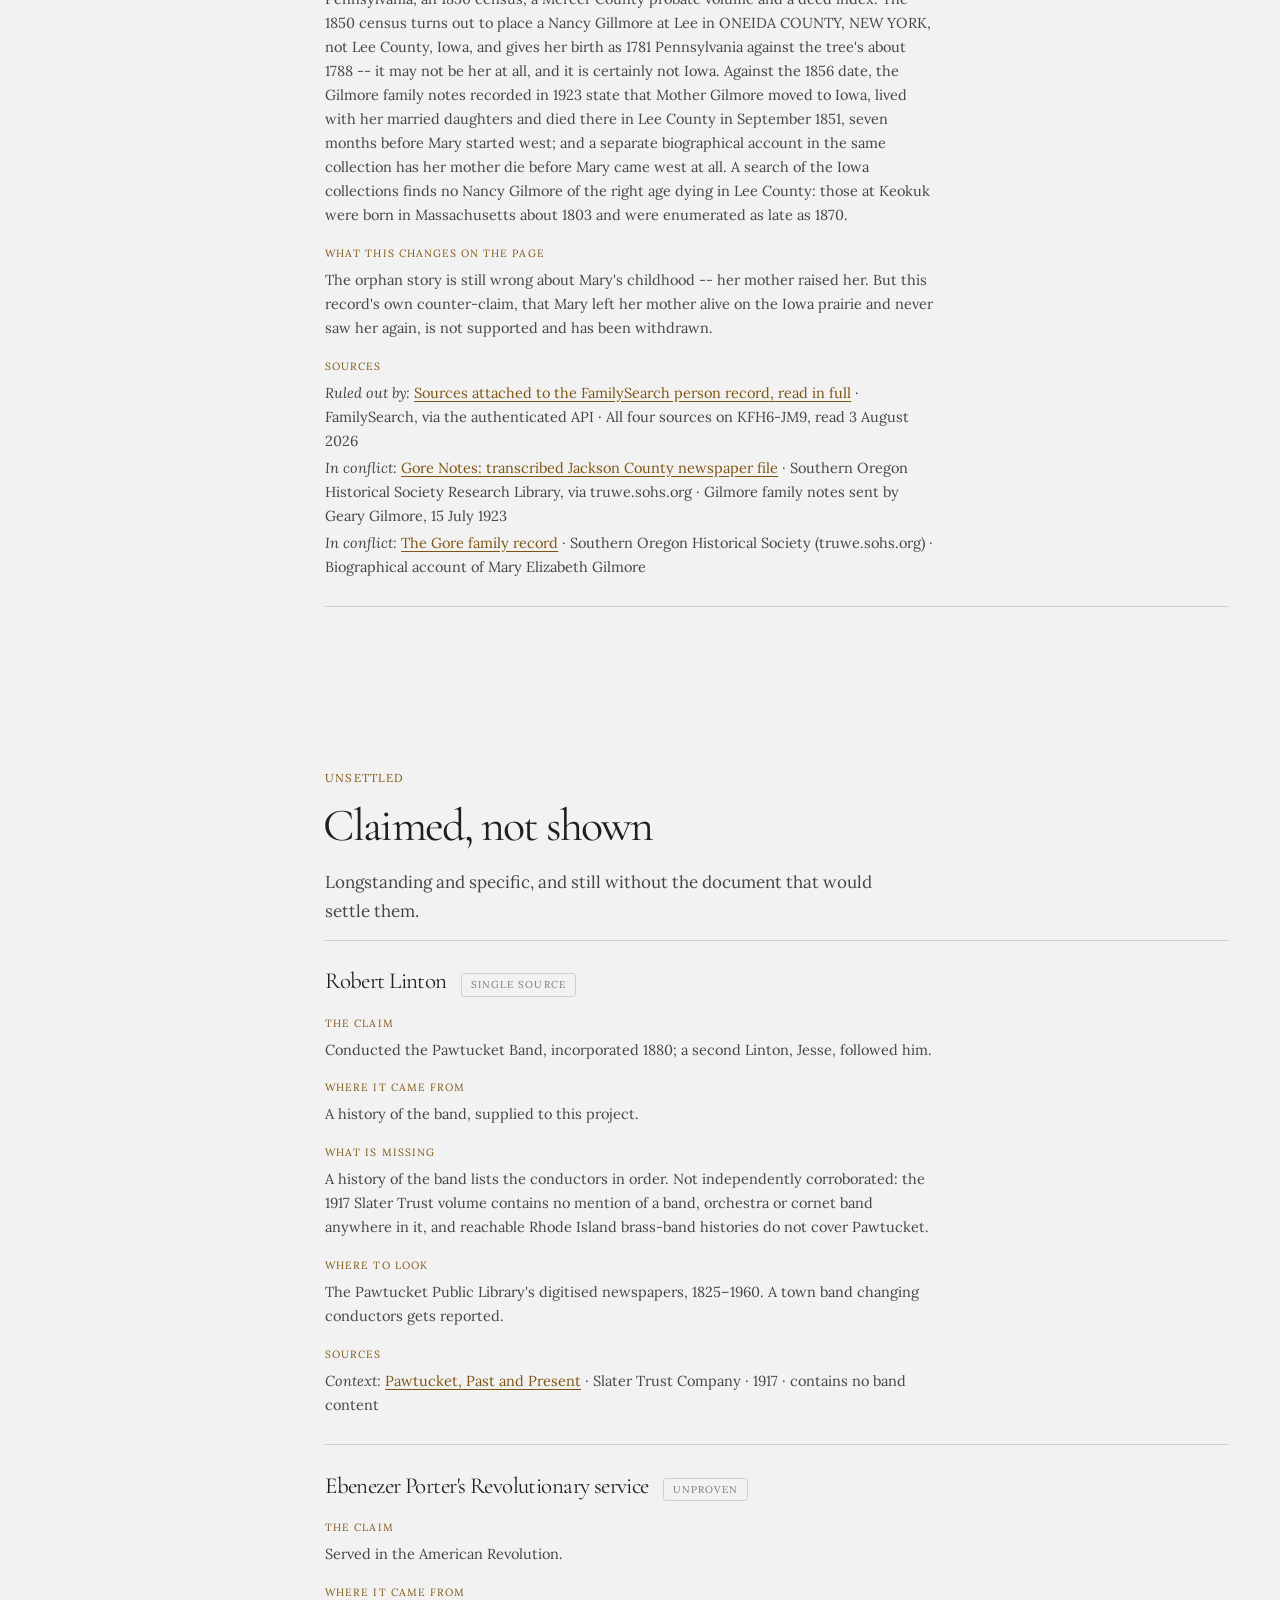
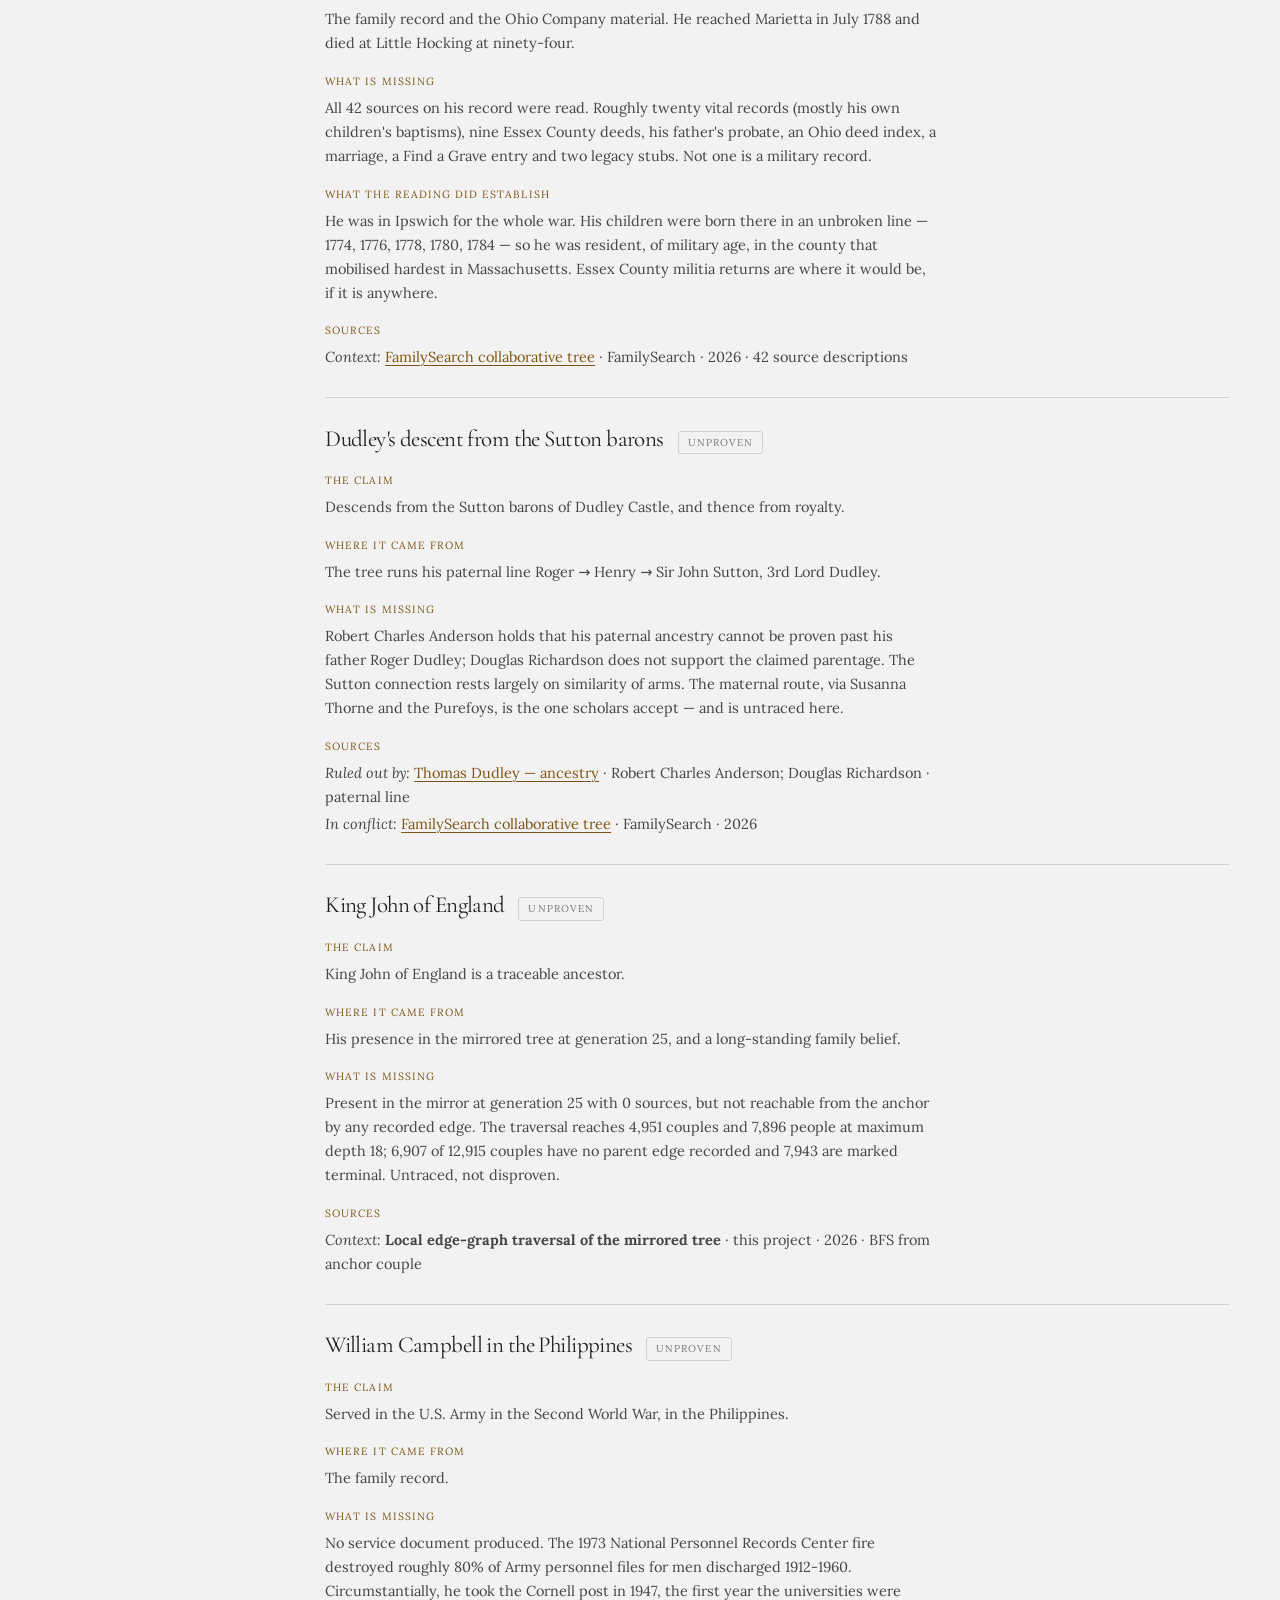
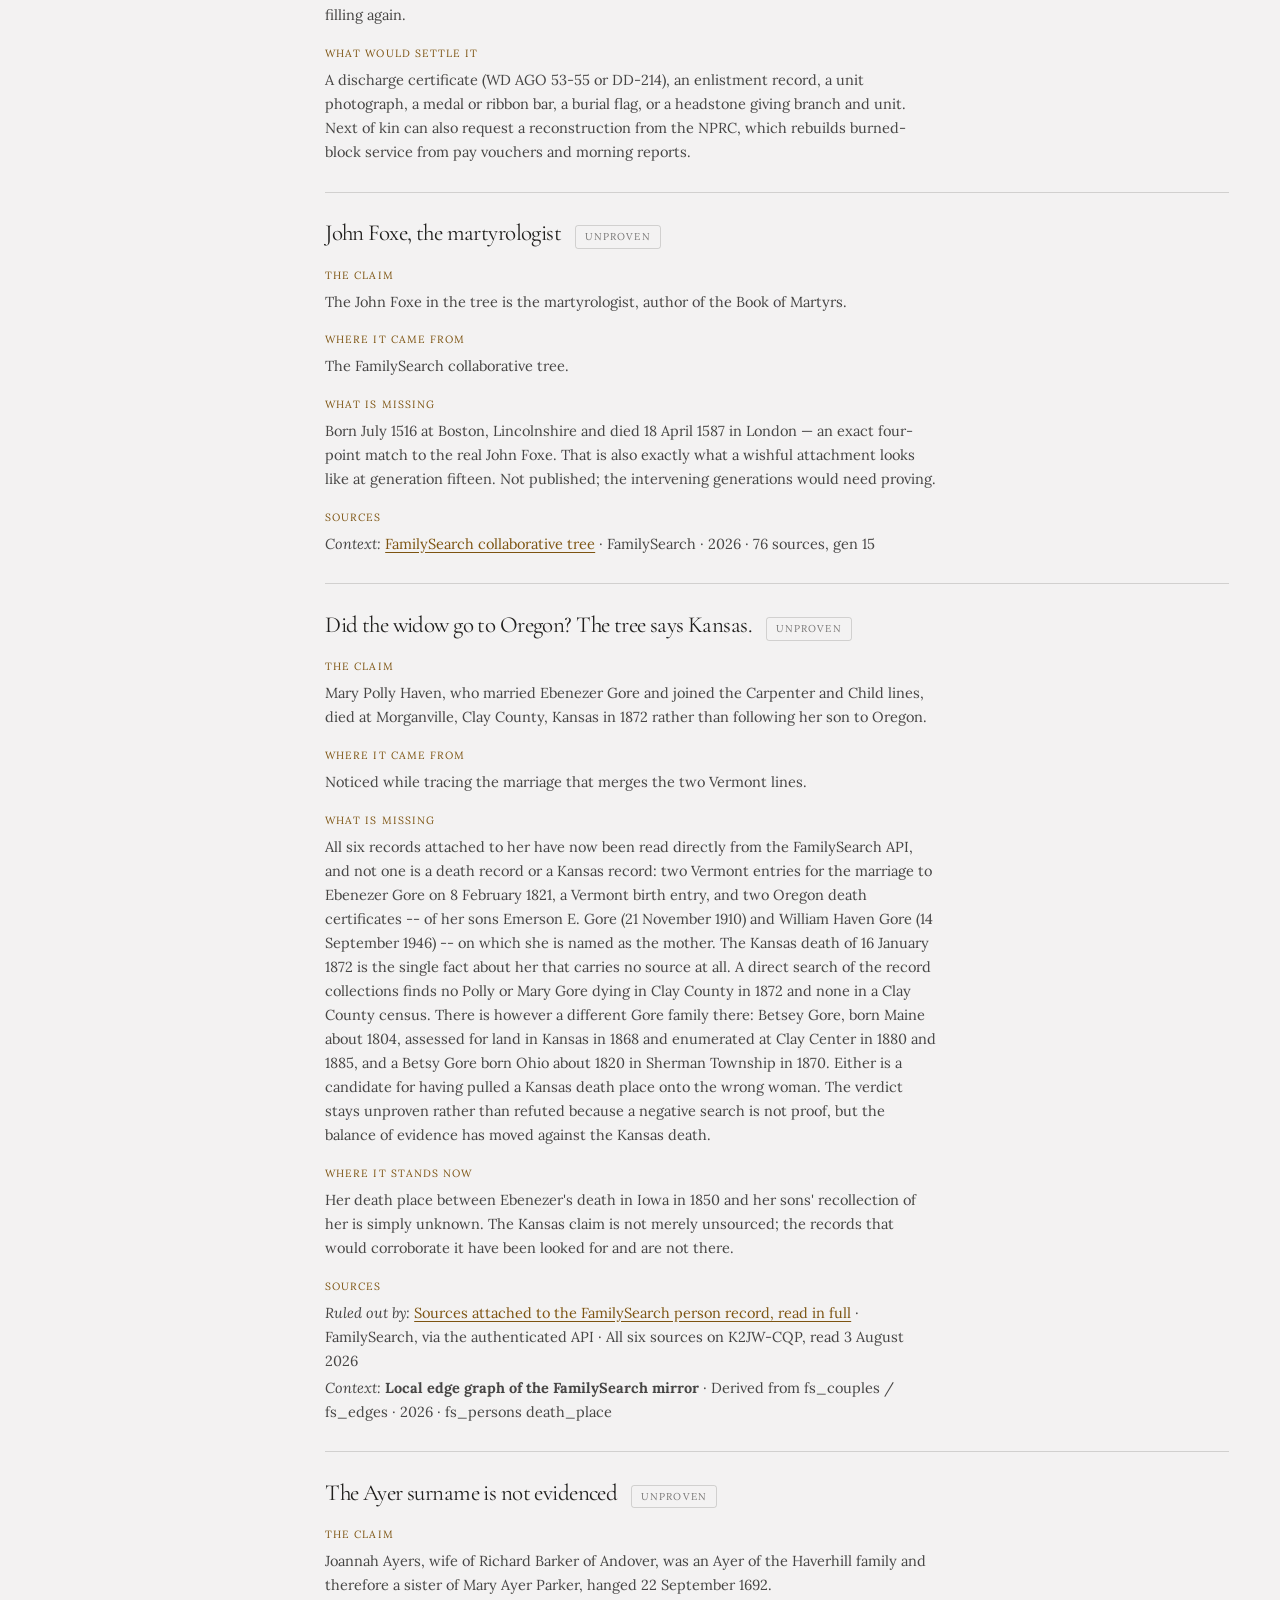
==== commit b894553d: "Correct this page's own correction about Mary Gilmore's mother Greg pointed at the Gore family page " ====
--- a/ruled-out.html
+++ b/ruled-out.html
@@ -47,7 +47,7 @@
     <div class="index-group">
       <p class="index-label">Unsettled</p>
       <ul>
-        <li><a data-navlink href="#conflicts">Records that disagree<span class="sub">6 entries</span></a></li>
+        <li><a data-navlink href="#conflicts">Records that disagree<span class="sub">7 entries</span></a></li>
         <li><a data-navlink href="#unproven">Claimed, not shown<span class="sub">9 entries</span></a></li>
       </ul>
     </div>
@@ -67,16 +67,16 @@
   <h1 class="display">Ruled out.</h1>
   <p class="dek">Family histories publish what survived. This is the other half — every
   claim this record considered and threw out, every portrait that turned out to be
-  somebody else, and every question still open. 28 entries, each with where it came
+  somebody else, and every question still open. 29 entries, each with where it came
   from and how it fell.</p>
   <p class="hint">Nothing on this page is on the main record</p>
 </header>
 
 <section class="stats" aria-label="Summary">
-  <div class="stat stat--accent"><b>28</b><span>Entries</span></div>
+  <div class="stat stat--accent"><b>29</b><span>Entries</span></div>
   <div class="stat"><b>13</b><span>Rejected outright</span></div>
   <div class="stat"><b>4</b><span>Wrong faces</span></div>
-  <div class="stat"><b>14</b><span>Still open</span></div>
+  <div class="stat"><b>15</b><span>Still open</span></div>
 </section>
 
 <section data-anchor id="people">
@@ -368,6 +368,23 @@
       <dd><em>In conflict:</em> <a href="https://truwe.sohs.org/files/gore.html" rel="noopener">Gore Notes: transcribed Jackson County newspaper file</a> · Southern Oregon Historical Society Research Library, via truwe.sohs.org · Capitol's Who's Who for Oregon vs the family record and the 1890 press</dd>
     </dl>
   </article>
+  <article class="claim">
+    <div class="claim-head"><h3>Was Mary's mother alive when the wagons left?</h3><span class="verdict v-conflict">Unresolved</span></div>
+    <dl>
+      <dt>The claim</dt>
+      <dd>Nancy Smith, Mary Elizabeth Gilmore's mother, was still alive when Mary left Iowa for Oregon in April 1852.</dd>
+      <dt>Where it came from</dt>
+      <dd>Greg pointed at the Gore family page saying Mary was orphaned; checking it found this page's own correction was unsupported.</dd>
+      <dt>The gap</dt>
+      <dd>The tree gives her death as 1 January 1856 at Lee, Iowa, and this record published that as a correction to the family's orphan story. All four sources attached to her have now been read and none is a death record: an 1840 census in Springfield Township, Mercer County, Pennsylvania, an 1850 census, a Mercer County probate volume and a deed index. The 1850 census turns out to place a Nancy Gillmore at Lee in ONEIDA COUNTY, NEW YORK, not Lee County, Iowa, and gives her birth as 1781 Pennsylvania against the tree's about 1788 -- it may not be her at all, and it is certainly not Iowa. Against the 1856 date, the Gilmore family notes recorded in 1923 state that Mother Gilmore moved to Iowa, lived with her married daughters and died there in Lee County in September 1851, seven months before Mary started west; and a separate biographical account in the same collection has her mother die before Mary came west at all. A search of the Iowa collections finds no Nancy Gilmore of the right age dying in Lee County: those at Keokuk were born in Massachusetts about 1803 and were enumerated as late as 1870.</dd>
+      <dt>What this changes on the page</dt>
+      <dd>The orphan story is still wrong about Mary's childhood -- her mother raised her. But this record's own counter-claim, that Mary left her mother alive on the Iowa prairie and never saw her again, is not supported and has been withdrawn.</dd>
+      <dt>Sources</dt>
+      <dd><em>Ruled out by:</em> <a href="https://www.familysearch.org/tree/" rel="noopener">Sources attached to the FamilySearch person record, read in full</a> · FamilySearch, via the authenticated API · All four sources on KFH6-JM9, read 3 August 2026</dd>
+      <dd><em>In conflict:</em> <a href="https://truwe.sohs.org/files/gore.html" rel="noopener">Gore Notes: transcribed Jackson County newspaper file</a> · Southern Oregon Historical Society Research Library, via truwe.sohs.org · Gilmore family notes sent by Geary Gilmore, 15 July 1923</dd>
+      <dd><em>In conflict:</em> <a href="https://truwe.sohs.org/files/gore.html" rel="noopener">The Gore family record</a> · Southern Oregon Historical Society (truwe.sohs.org) · Biographical account of Mary Elizabeth Gilmore</dd>
+    </dl>
+  </article>
 </section>
 
 <section data-anchor id="unproven">
